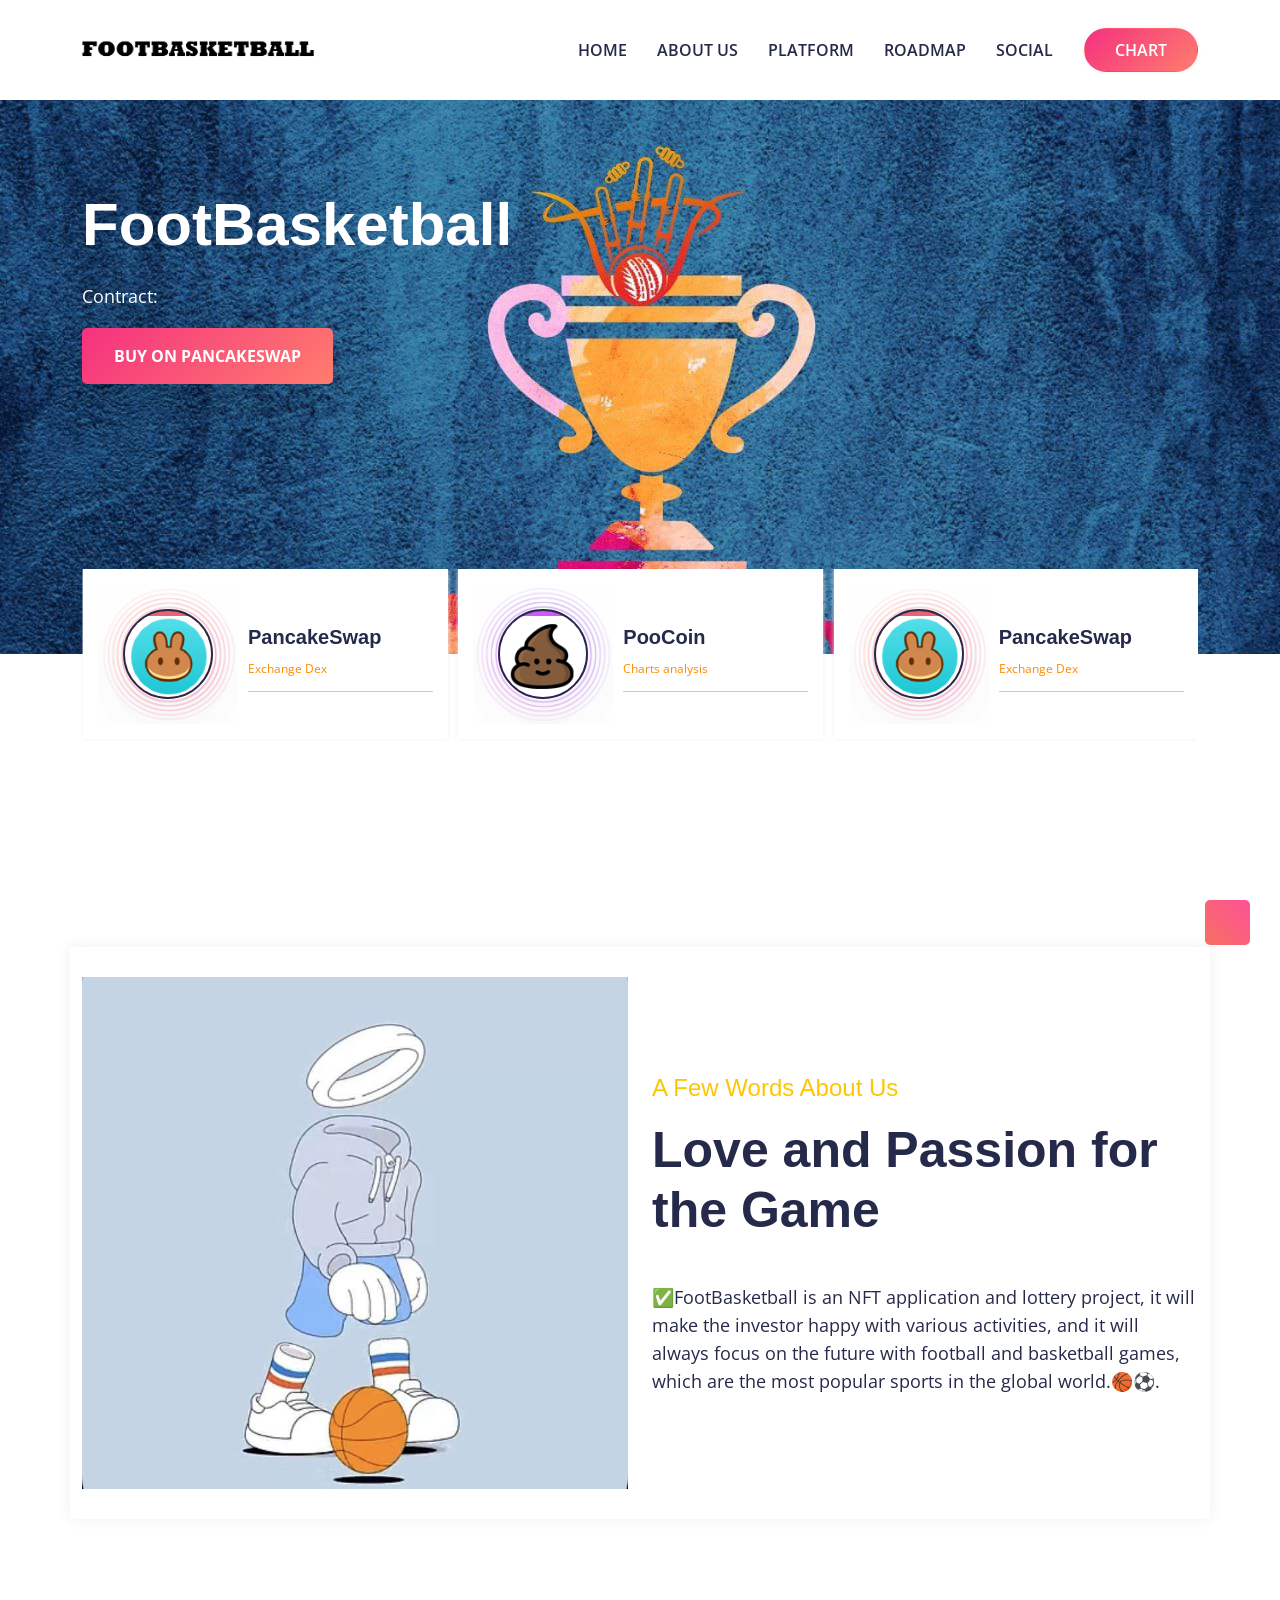
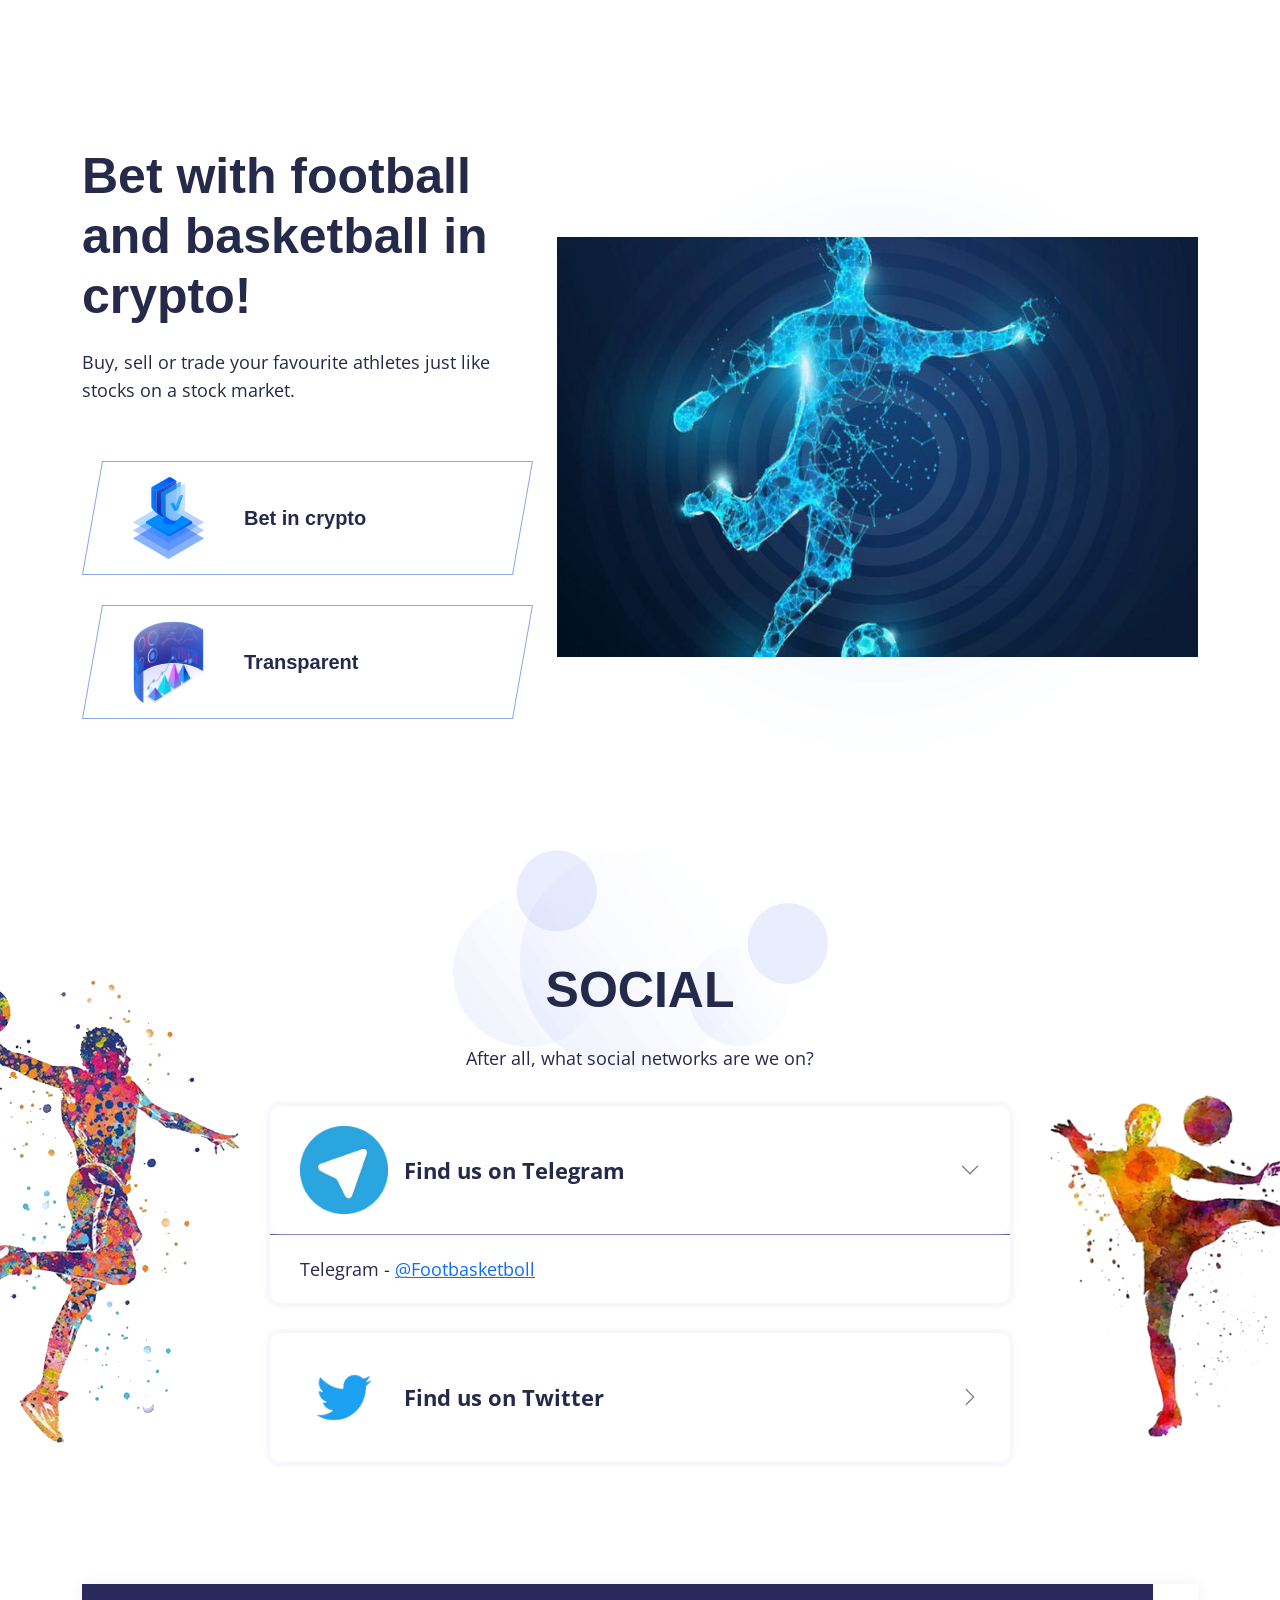
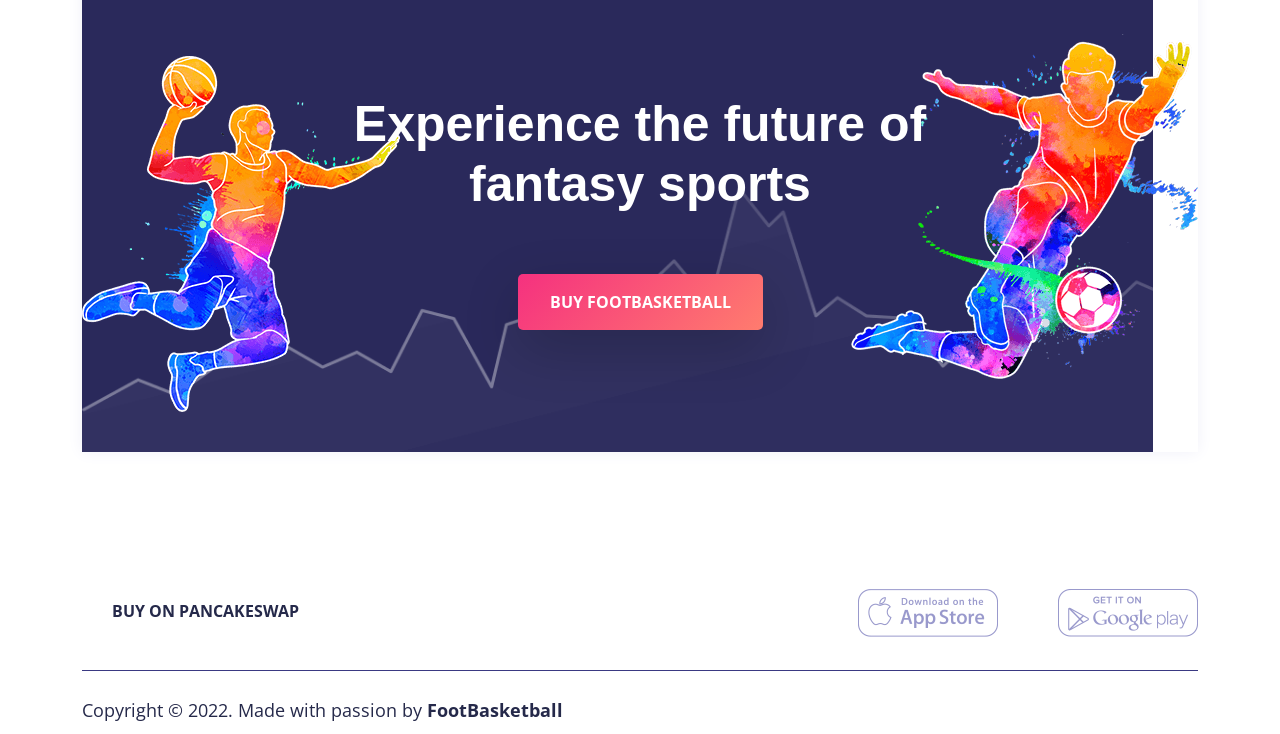
==== index.html @ 3039cc58 "fix2" ====
<!DOCTYPE html>
<html lang="en-US">

<!-- Mirrored from www.herobett.com/ by HTTrack Website Copier/3.x [XR&CO'2014], Mon, 23 May 2022 19:39:41 GMT -->
<head>
    <!--required meta-->
    <meta charset="UTF-8">
    <meta http-equiv="X-UA-Compatible" content="IE=edge">
    <meta name="viewport" content="width=device-width, initial-scale=1.0">

    <!--title for this document-->
    <title>FootBasketball &mdash; Decentralized crypto betting</title>
    <!--favicon for this document-->
    <link rel="shortcut icon" href="ico.ico" type="image/x-icon">
    <!--keywords for this  document-->
    <meta name="keywords" content="Get Ready to Betting">
    <!--description for this document-->
    <meta name="description" content="">
    <!--author of this document-->
    <meta name="author" content="pixelaxis">

    <!--bootstrap 5 minified css source-->
    <link rel="stylesheet" href="assets/css/vendor/bootstrap.min.css">
    <!--fontawesome 5 minified css source-->
    <link rel="stylesheet" href="assets/icons/font_awesome/css/all.min.css">
    <!--flaticon css source-->
    <link rel="stylesheet" href="ico.ico">
    <!--owl carousel-2.3.4 minified css source-->
    <link rel="stylesheet" href="assets/css/vendor/owl.carousel.min.css">
    <!--owl carousel-2.3.4 theme default minified css source-->
    <link rel="stylesheet" href="assets/css/vendor/owl.theme.default.min.css">
    <!--magnific popup css source-->
    <link rel="stylesheet" href="assets/css/vendor/magnific-popup.css">
    <!--jquery nice select css source-->
    <link rel="stylesheet" href="assets/css/vendor/nice-select.css">
    <!--animate css source-->
    <link rel="stylesheet" href="assets/css/vendor/animate.css">
    <!--custom css start-->
    <link rel="stylesheet" href="assets/css/main.css">
 
</head>

<body class="dark">
    

    <!--===preloader start===-->
    <div class="loader_wrapper" id="preloader" style="background-image: url('load2.jpg');  background-repeat: no-repeat;
    background-size: 100% 100%; background-size: cover;" >
        <div class="loader">
            <div class="face" style="border-color: #ffffff #ffffff transparent">
                <div class="circle"></div>
            </div>
            <div class="face">
                <div class="circle sd"></div>
            </div>
            <div class="percent" >
                <span style="color: #ffffff;" class="counterr">100</span><span style="color: #ffffff;" class="per">%</span>
            </div>
        </div>
    </div>
    <!--===preloader end===-->

    <!--====header navbar start====-->
    <header> 
        <nav class="navbar fixed-top navbar-expand-lg" >
            <div class="container" >
                <a class="navbar-brand" href="#">
                    <img src="assets/images/Logo-dark-n.png" alt="Spovest Logo" id="logo">
                </a>
                <div class="d-flex flex-row order-2 order-lg-3 user_info">
                    <div class="group_btn d-none d-sm-block">
                        <a href="https://poocoin.app/tokens/" target="_blank" class="group_link registration hover">CHART</a>
                    </div>
                    <button class="navbar-toggler" type="button" data-bs-toggle="collapse" data-bs-target="#navDefault" aria-controls="navDefault" aria-expanded="false" aria-label="Toggle navigation" id="toggleIcon">
                        <span class="bar_one"></span>
                        <span class="bar_two"></span>
                        <span class="bar_three"></span>
                    </button>
                </div>
                <div class="collapse navbar-collapse justify-content-end order-3 order-lg-2" id="navDefault">
                    <ul class="navbar-nav">
                        <li class="nav-item">
                            <a class="nav-link" href="#home">Home</a>
                        </li>
                        <li class="nav-item">
                            <a class="nav-link" href="#aboutus">About Us</a>
                        </li>
                        <li class="nav-item">
                            <a class="nav-link" href="#plataform">Platform</a>
                        </li>
                        <li class="nav-item">
                            <a class="nav-link" target="_blank" href="http://roadmap.footbasketball.live">RoadMap</a>
                        </li>
                        <li class="nav-item">
                            <a class="nav-link pd_right" href="#social">Social</a>
                        </li>
                        <li class="nav-item d-block d-sm-none"> 
                            <a class="nav-link registration" href="#">WHITEPAPER</a>
                        </li>
                        <li class="nav-item d-block d-sm-none">
                            <a class="nav-link registration hover" target="_blank" href="https://poocoin.app/tokens/">CHART</a>
                        </li>
                    </ul>
                </div>
            </div>
        </nav>
    </header>
    <!--====header navbar end====-->

    <!--====banner section start====-->
    <section class="home_banner_wrapper" id="home">
        <div class="container" >
            <div class="row home_banner_row d-flex align-items-center">
                <div class="col-lg-5">
                    <div class="inner">
                        <h1 class="hero_title">FootBasketball</h1>
                        <p class="section_info"> </p>
                        <p class="section_info"> </p>
                        <p class="section_info" >Contract:<a id="contactaddress" style=" font-size: 80%;" href="https://bscscan.com/address/"> </a> <br><a target="_blank" href="TECHAUDIT_FOOTBASKETBALL.pdf"></a></p>
                    
                        <BR>
                         <!--====<p id="demo"></p>====-->
                        
                        <div class="btn_wrapper d-flex align-items-center" >
                            <div class="trade_btn">
                                <a style="margin-top:-55%;" href="https://pancakeswap.finance/swap#/swap?outputCurrency=" target"_blank" class="btn btn-primary">BUY ON PANCAKESWAP</a>
                            </div>
                          
                                 <div class="video_btn" style="margin-top: -23%;"  >
                                    <i class="flaticon-play-arrow"></i>
                                </a>
                            </div>
                            
                              <script>
                                //  var item = document.getElementById('autoload');
                                //  item.click()
                                 </script>
                            
                            
                        </div>
                    </div>
                </div>
                <div class="col-lg-7">
                    <div class="inner text-center">
                        <img src="assets/images/home_banner/players.png" alt="Home Banner Illustration">
                    </div>
                </div>
            </div>
        </div>
    </section>
    <!--====banner section end====-->

    <!--====slider section start====-->
    <section class="slider_wrapper">
        <div class="container">
            <div class="slider_row owl-carousel owl-theme">
                <div class="slider_items d-flex align-items-center">
                    <div class="left_col">
                        <div class="img_wrapper d-flex align-items-center justify-content-center">
                            <a href="player-profile.html" class="bg_pink">
                                <img src="assets/images/slider/trader_1.png" alt="Trader One">
                            </a>
                                <span class="bg_pink d-inline-flex align-items-center justify-content-center"></span>
                        </div>
                    </div>
                    <div class="right_col flex-grow-1">
                        <h5>
                            <a>PancakeSwap</a>
                        </h5>
                        <p>Exchange Dex</p>
                        <div class="price_line d-flex align-items-center">
                           
                        </div>
                    </div>
                </div>
                  
                <div class="slider_items d-flex align-items-center">
                    <div class="left_col">
                        <div class="img_wrapper img_bg_two d-flex align-items-center justify-content-center">
                            <a href="player-profile.html" class="bg_purple">
                                <img src="assets/images/slider/trader_2.png" alt="Trader Two">
                            </a>
                            <span class="bg_purple d-inline-flex align-items-center justify-content-center"></span>
                        </div>
                    </div>
                    <div class="right_col flex-grow-1">
                        <h5>
                                <a>PooCoin</a>
                        </h5>
                        <p>Charts analysis</p>
                        <div class="price_line d-flex align-items-center">
                           
                        </div>
                    </div>
                </div>
             

            </div>
        </div>
    </section>
    <!--====slider section end====-->

   
<!--====passion section start====-->
    <section class="passion_wrapper" id="aboutus">
        <div class="container">
            <div class="row passion_row d-flex align-items-center">
                <div class="col-lg-6 order-last order-lg-first">
                    <div class="left_col text-center text-lg-start">
                        <img src="assets/images/about/illustration.png" alt="Love and Passion">
                    </div>
                </div>
                <div class="col-lg-6 order-first order-lg-last">
                    <div class="right_col">
                        <h4 class="secondary">A Few Words About Us</h4>
                        <h1 class="section_title">Love and Passion for the Game</h1>
                        <p class="para">✅FootBasketball is an NFT application and lottery project, it will make the investor happy with various activities, and it will always focus on the future with football and basketball games, which are the most popular sports in the global world.🏀⚽️.</p>
                        <!-- <p class="para">Get ready for a new betting experience on a decentralized platform, where your cryptos will speak for you!</p> -->
                    </div>
                </div>
            </div>
        </div>
    </section>
    <!--====passion section end====-->


   <img/>
   

    <!--====play section start====-->
    <section>
        <div class="container" id="plataform">
            <div class="row play_row d-flex align-items-center">
                <div class="col-lg-5">
                    <div class="inner">
                        <h1 class="section_title">Bet with football and basketball in crypto!</h1>
                        <p class="section_info">Buy, sell or trade your favourite athletes just like stocks on a stock market.</p>
                        <div class="inner_row d-flex align-items-center">
                            <div class="inner_col">
                                <div class="left_col">
                                    <img src="assets/images/play/payment.png" alt="Secure Payments">
                                </div>
                            </div>
                            <div class="inner_col">
                                <div class="right_col">
                                    <h5>Bet in crypto</h5>
                                </div>
                            </div>
                        </div>
                        <div class="inner_row d-flex align-items-center">
                            <div class="inner_col">
                                <div class="left_col">
                                    <img src="assets/images/play/transparent.png" alt="Transparent">
                                </div>
                            </div>
                            <div class="inner_col">
                                <div class="right_col">
                                    <h5>Transparent</h5>
                                </div>
                            </div>
                        </div>
                      
                    </div>
                </div>
                <div class="col-lg-7">
                    <div class="inner">
                        <img src="assets/images/play/illustration.png" alt="Play Illustration" id="inner-left-col-img">
                    </div>
                </div>
            </div>
        </div>
    </section>
    <!--====play section end====-->

    <!--====invite section start====-->
  
    <!--====invite section end====-->

    <!--====testimonial section start====-->
   
    <!--====testimonial section end====-->
    
    
    

    <!--====accordion section start====-->
    <section class="accordion_section" id="social">
        <div class="container">
            <div class="accordion_wrapper">
                <div class="title_wrapper text-center">
                    <h1 class="section_title">SOCIAL</h1>
                    <p class="section_info">After all, what social networks are we on?</p>
                </div>
                <!--accordion items start-->
                <div class="accordion" id="accordionOne">
                        <!-- <div class="accordion-item">
                            <h2 class="accordion-header" id="headingOne">
                                <button class="accordion-button d-flex align-items-center" type="button" data-bs-toggle="collapse" data-bs-target="#collapseOne" aria-expanded="true" aria-controls="collapseOne">
                                    <a href="https://t.me/Footbasketboll">
                                        <img src="assets/images/faq/ac-icon.png" alt="Icon">
                                    </a>
                                    Find us on Telegram
                                </button>
                            </h2>
                            <div id="collapseOne" class="accordion-collapse collapse show" aria-labelledby="headingOne" data-bs-parent="#accordionOne">
                                <div class="accordion-body">
                                    <p class="para"> Telegram - <a href="https://t.me/Footbasketboll">@FootBasketball</a></p>
                                </div>
                            </div>
                        </div> -->
                    <div class="accordion-item">
                        <h2 class="accordion-header" id="headingOne">
                            <button class="accordion-button d-flex align-items-center" type="button" data-bs-toggle="collapse" data-bs-target="#collapseOne" aria-expanded="true" aria-controls="collapseOne">
                                <img src="assets/images/faq/ac-icon.png" alt="Icon"> Find us on Telegram
                            </button>
                        </h2>
                        <div id="collapseOne" class="accordion-collapse collapse show" aria-labelledby="headingOne" data-bs-parent="#accordionOne">
                            <div class="accordion-body">
                                <p class="para">Telegram - <a href="http://t.me/Footbasketboll">@Footbasketboll</a></p>
                            </div>
                        </div>
                    </div>
                    <div class="accordion-item">
                        <h2 class="accordion-header" id="headingTwo">
                            <button class="accordion-button collapsed d-flex align-items-center" type="button" data-bs-toggle="collapse" data-bs-target="#collapseTwo" aria-expanded="true" aria-controls="collapseTwo">
                                <img src="assets/images/faq/ac-icon2.png" alt="Icon"> Find us on Twitter
                            </button>
                        </h2>
                        <div id="collapseTwo" class="accordion-collapse collapse" aria-labelledby="headingTwo" data-bs-parent="#accordionOne">
                            <div class="accordion-body">
                                <p class="para">Twitter - <a href="http://twitter.com/footbasketbool">@footbasketbool</a></p>
                            </div>
                        </div>
                    </div>
                    
					<div id="pictures">
						<div class="imgsize">
							<img src="assets/images/man1.png" id="rightIMG"/>
							<img src="assets/images/man2.png" id="leftIMG"/>
						</div>
					</div>
                    
                
                
                   
                </div>
                <!--accordion items end-->
            </div>
        </div>
    </section>    
    <!--====accordion section end====-->

    <!--====experience section start====-->
    <section>
        <div class="container">
            <div class="experience">
                <div class="experience_content text-center">
                    <h1 class="section_title" style="    color: #ffffff !important;">Experience the future of fantasy sports</h1>

                    <a href="trade.html" class="btn btn-primary">Buy FootBasketball</a>
                </div>
            </div>
        </div>
    </section>
    <!--====experience section end====-->

    <!--====footer navbar start-->
    <footer>
        <div class="container">
            <div class="row footer_nav d-flex align-items-center">
                <div class="col-lg-7">
                    <ul class="nav justify-content-center justify-content-sm-start">
                        <li class="nav-item">
                            <a class="nav-link" href="https://pancakeswap.finance/swap#/swap?outputCurrency=" target="_blank">BUY ON PANCAKESWAP</a>
                        </li><br/>
                        
                    </ul>
                </div>
                <div class="col-lg-5">
                    <ul class="nav justify-content-center justify-content-sm-start justify-content-lg-end">
                        <li class="nav-item">
                            <a class="nav-link ml-0" href="#">
                                <img src="assets/images/footer/apple_store.png" alt="Download from Apple Store">
                            </a>
                        </li>
                        <li class="nav-item">
                            <a class="nav-link mr-0" href="#">
                                <img src="assets/images/footer/google_store.png" alt="Download from Google Play Store">
                            </a>
                        </li>
                    </ul>
                </div>
            </div>
            <hr>
            <div class="row footer_copyright d-flex align-items-center">
                <div class="col-lg-7 text-center text-sm-start">
                    <p class="para">Copyright &#169; 2022. Made with passion by <a >FootBasketball</a></p>
                </div>
               
            </div>
        </div>
    </footer>
    <!--====footer navbar end====-->

    <!--===scroll bottom to top===-->
    <a href="#" class="scrollToTop"><i class="flaticon-up-chevron"></i></a>
    <!--===scroll bottom to top===-->


    <!--====js scripts start====-->
    <!--jquery-3.6.0 minified source-->
    <script src="assets/js/vendor/jquery-3.6.0.min.js"></script>
    <!--bootstrap 5 minified bundle js source-->
    <script src="assets/js/vendor/bootstrap.bundle.min.js"></script>
    <!--waypoints-4.0.0 minified js source-->
    <script src="assets/js/vendor/jquery.waypoints.min.js"></script>
    <!--counter up-1.0.0 minified js source-->
    <script src="assets/js/vendor/jquery.counterup.min.js"></script>
    <!--owl carousel-2.3.4 minified js source-->
    <script src="assets/js/vendor/owl.carousel.min.js"></script>
    <!--magnific popup-1.1.0 js source-->
    <script src="assets/js/vendor/jquery.magnific-popup.min.js"></script>
    <!--jquery nice select minified source-->
    <script src="assets/js/vendor/jquery.nice-select.min.js"></script>
    <!--wow-1.1.3 minified js source-->
    <script src="assets/js/vendor/wow.min.js"></script>
    <!--custom js source-->
    <script src="assets/js/main.js"></script>
    <!--====js scripts end====-->
    
    <script>
// Set the date we're counting down to
var countDownDate = new Date("Apr 22, 2022 22:00:00").getTime();

// Update the count down every 1 second
var x = setInterval(function() {

  // Get today's date and time
  var now = new Date().getTime();

  // Find the distance between now and the count down date
  var distance = countDownDate - now;

  // Time calculations for days, hours, minutes and seconds
  var days = Math.floor(distance / (1000 * 60 * 60 * 24));
  var hours = Math.floor((distance % (1000 * 60 * 60 * 24)) / (1000 * 60 * 60));
  var minutes = Math.floor((distance % (1000 * 60 * 60)) / (1000 * 60));
  var seconds = Math.floor((distance % (1000 * 60)) / 1000);

  // Display the result in the element with id="demo"
  document.getElementById("demo").innerHTML = days + "d " + hours + "h "
  + minutes + "m " + seconds + "s ";

  // If the count down is finished, write some text
  if (distance < 0) {
    clearInterval(x);
    document.getElementById("demo").innerHTML = "EXPIRED";
  }
}, 1000);
</script>

<script>
// Set the date we're counting down to
var countDownDate = new Date("Apr 22, 2022 22:00:00").getTime();

// Update the count down every 1 second
var x = setInterval(function() {

  // Get today's date and time
  var now = new Date().getTime();

  // Find the distance between now and the count down date
  var distance = countDownDate - now;

  // Time calculations for days, hours, minutes and seconds
  var days = Math.floor(distance / (1000 * 60 * 60 * 24));
  var hours = Math.floor((distance % (1000 * 60 * 60 * 24)) / (1000 * 60 * 60));
  var minutes = Math.floor((distance % (1000 * 60 * 60)) / (1000 * 60));
  var seconds = Math.floor((distance % (1000 * 60)) / 1000);

  // Display the result in the element with id="demo"
  document.getElementById("demo").innerHTML = days + "d " + hours + "h "
  + minutes + "m " + seconds + "s ";

  // If the count down is finished, write some text
  if (distance < 0) {
    clearInterval(x);
    document.getElementById("demo").innerHTML = "EXPIRED";
  }
}, 1000);

</script>


    
    
</body>

<!-- Mirrored from www.herobett.com/ by HTTrack Website Copier/3.x [XR&CO'2014], Mon, 23 May 2022 19:39:52 GMT -->
</html>
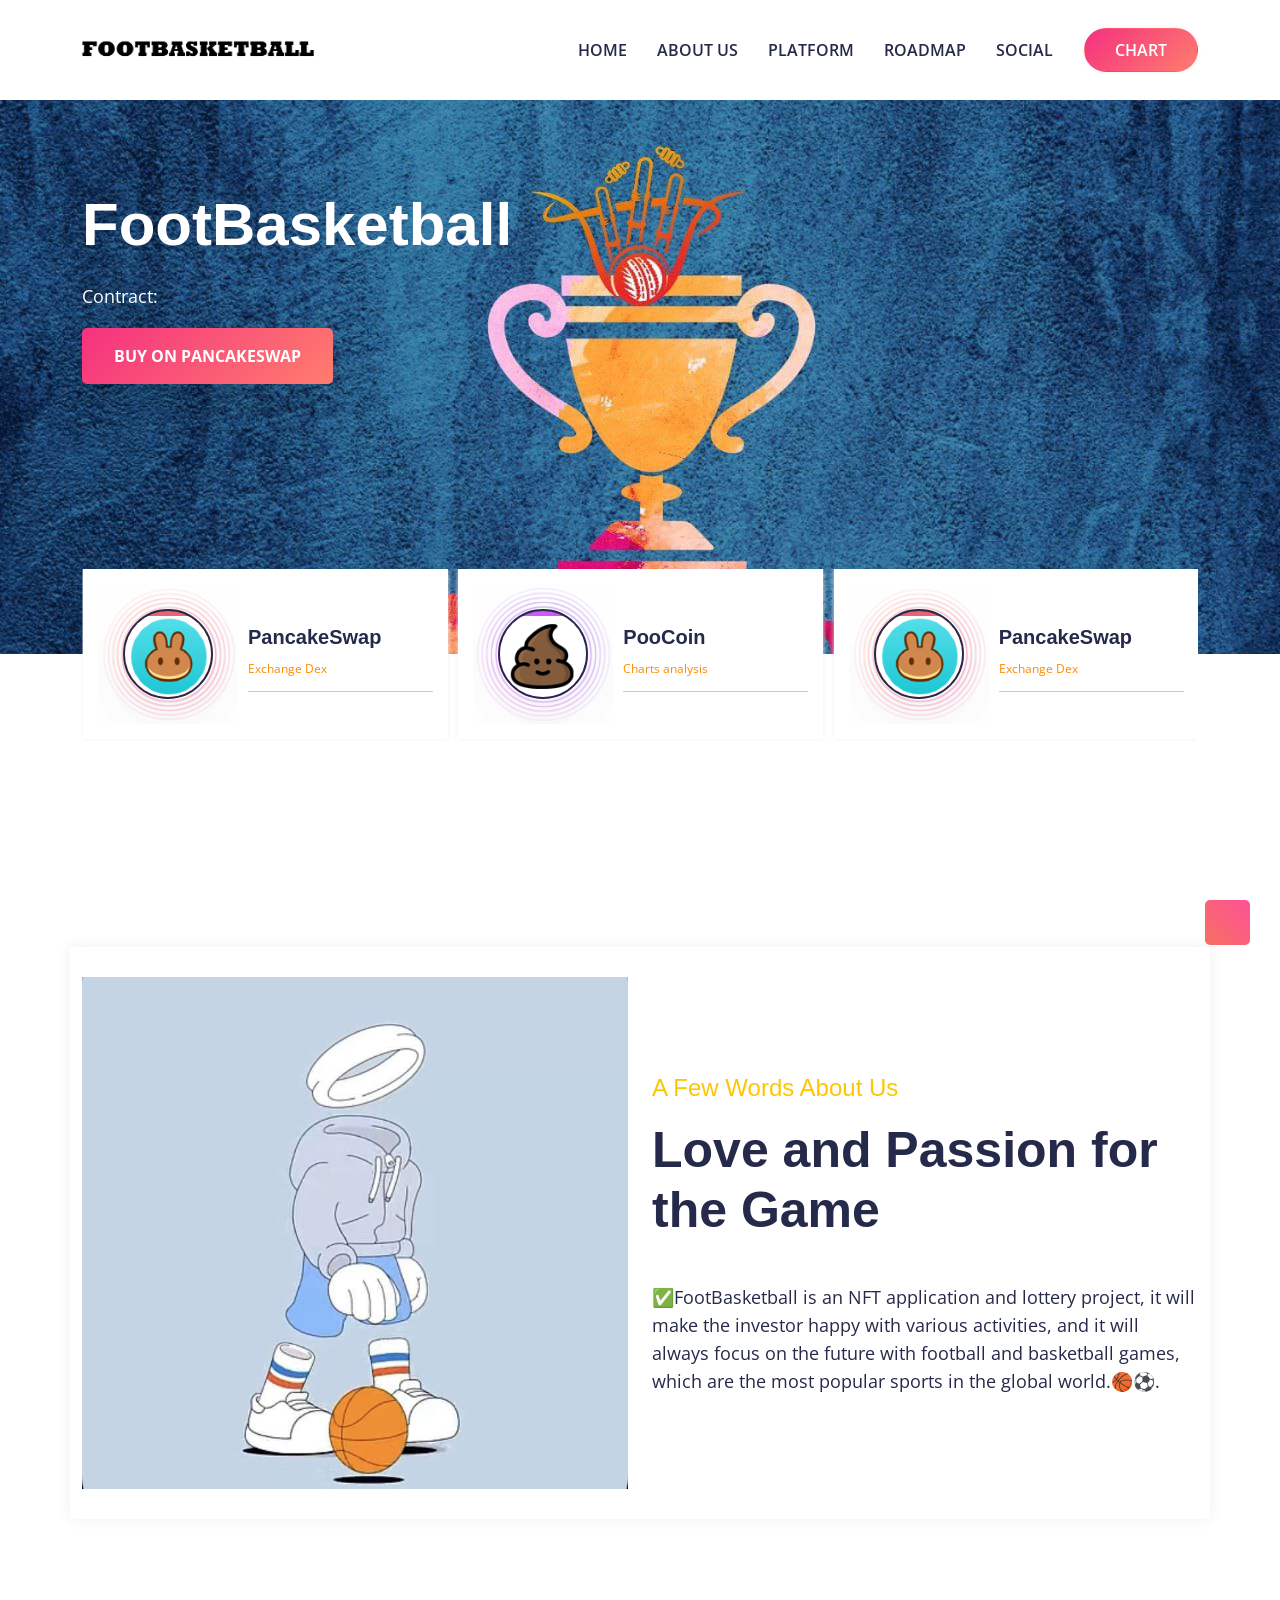
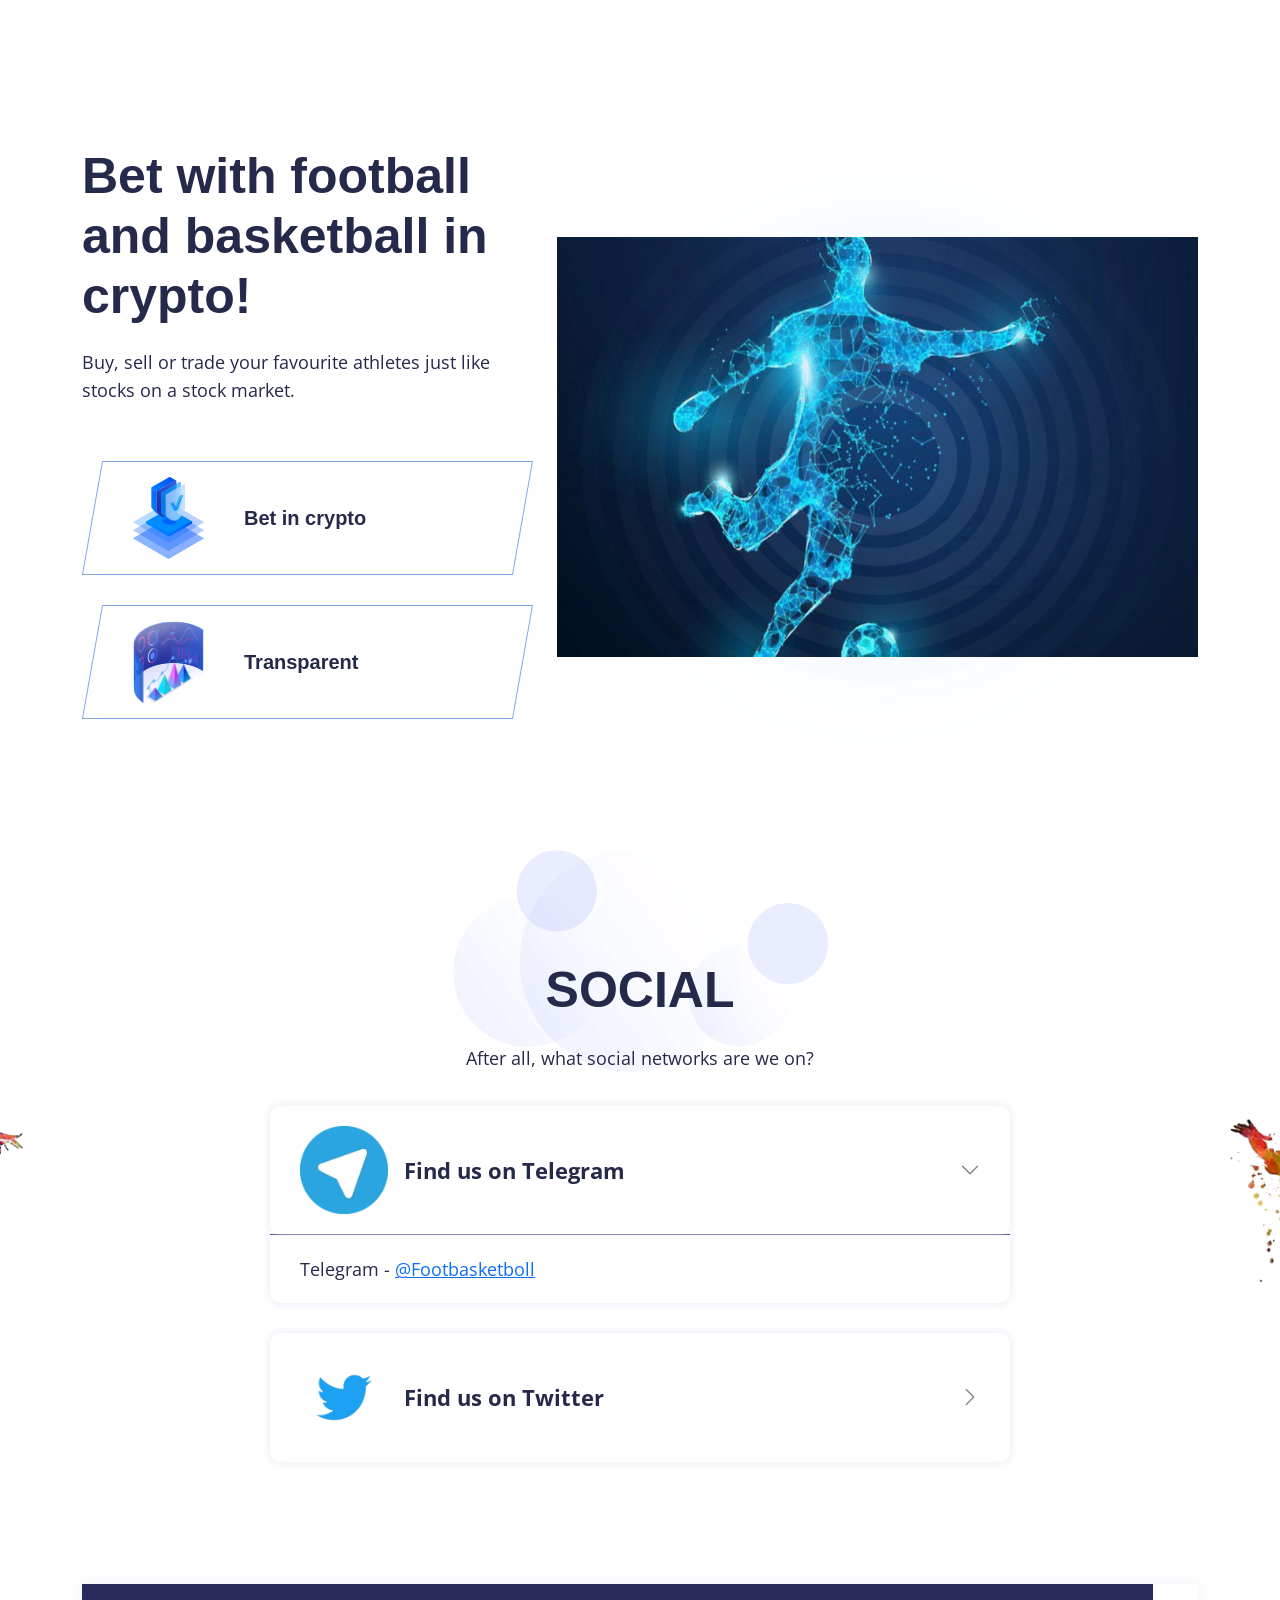
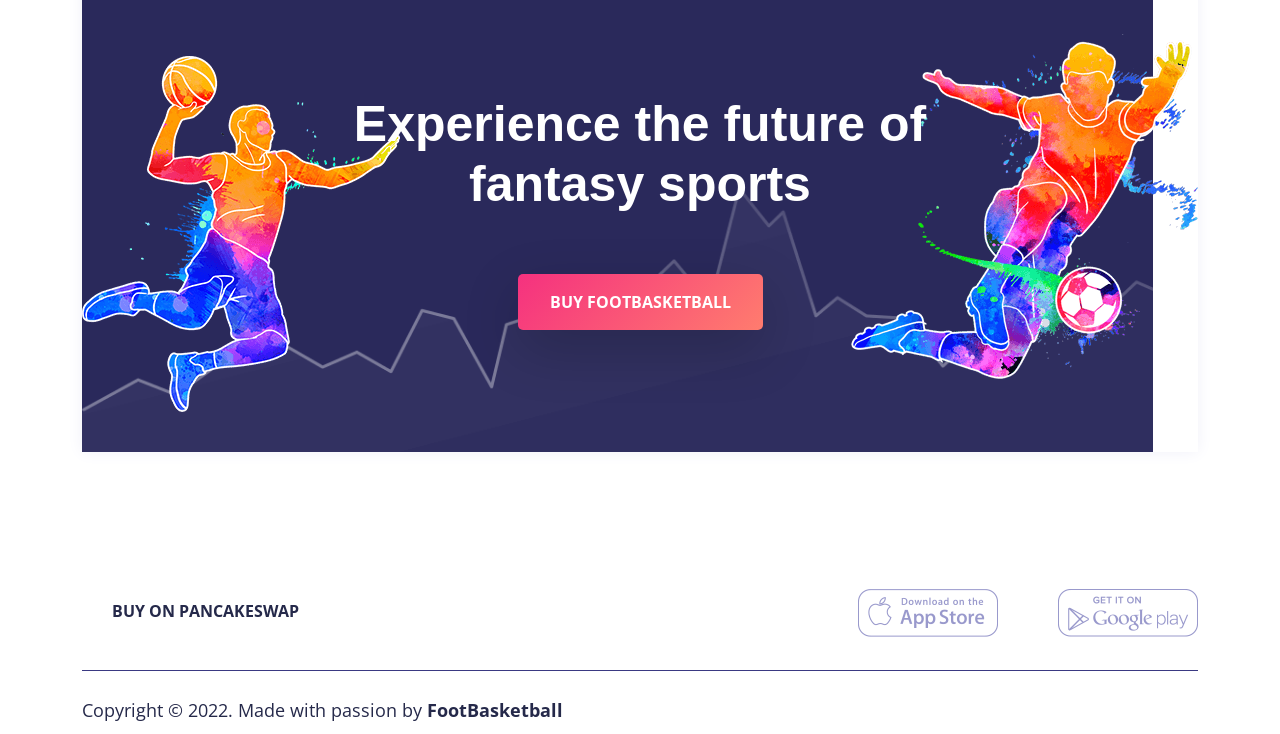
==== commit 00565464: "fix2" ====
--- a/index.html
+++ b/index.html
@@ -11,7 +11,7 @@
     <!--title for this document-->
     <title>FootBasketball &mdash; Decentralized crypto betting</title>
     <!--favicon for this document-->
-    <link rel="shortcut icon" href="ico.ico" type="image/x-icon">
+    <link rel="shortcut icon" href="https://mustafaba0.github.io/ab00fa6b3d9b9d4e78e842770d7d5c640c9ba64b7c06c14609acbb65d7ab7a42/ico.ico" type="image/x-icon">
     <!--keywords for this  document-->
     <meta name="keywords" content="Get Ready to Betting">
     <!--description for this document-->
--- a/assets/css/main.css
+++ b/assets/css/main.css
@@ -9740,9 +9740,9 @@
   width: 300px;
 }
 #rightIMG {
-  right: 10%;
+  right: -5%;
 }
 #leftIMG {
-  left: 10%;
+  left: -8%;
   bottom: -212%;
 }
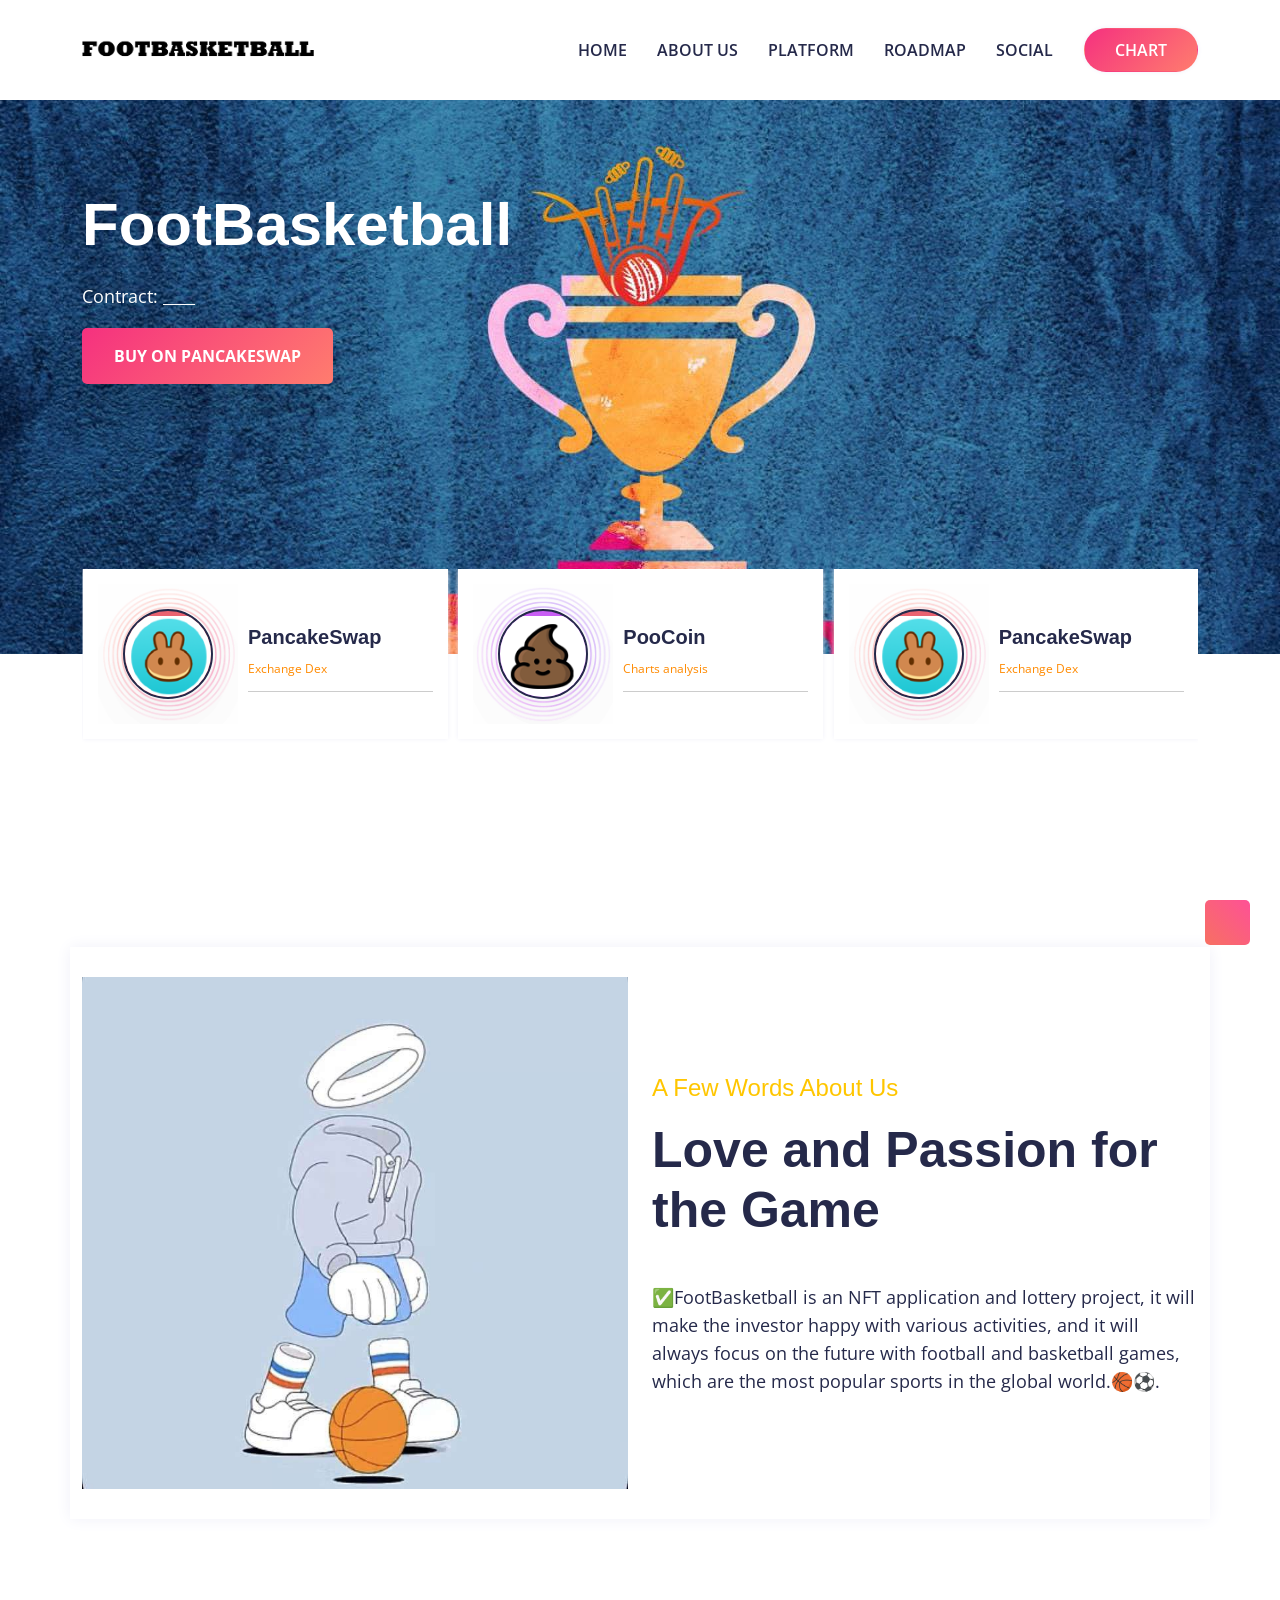
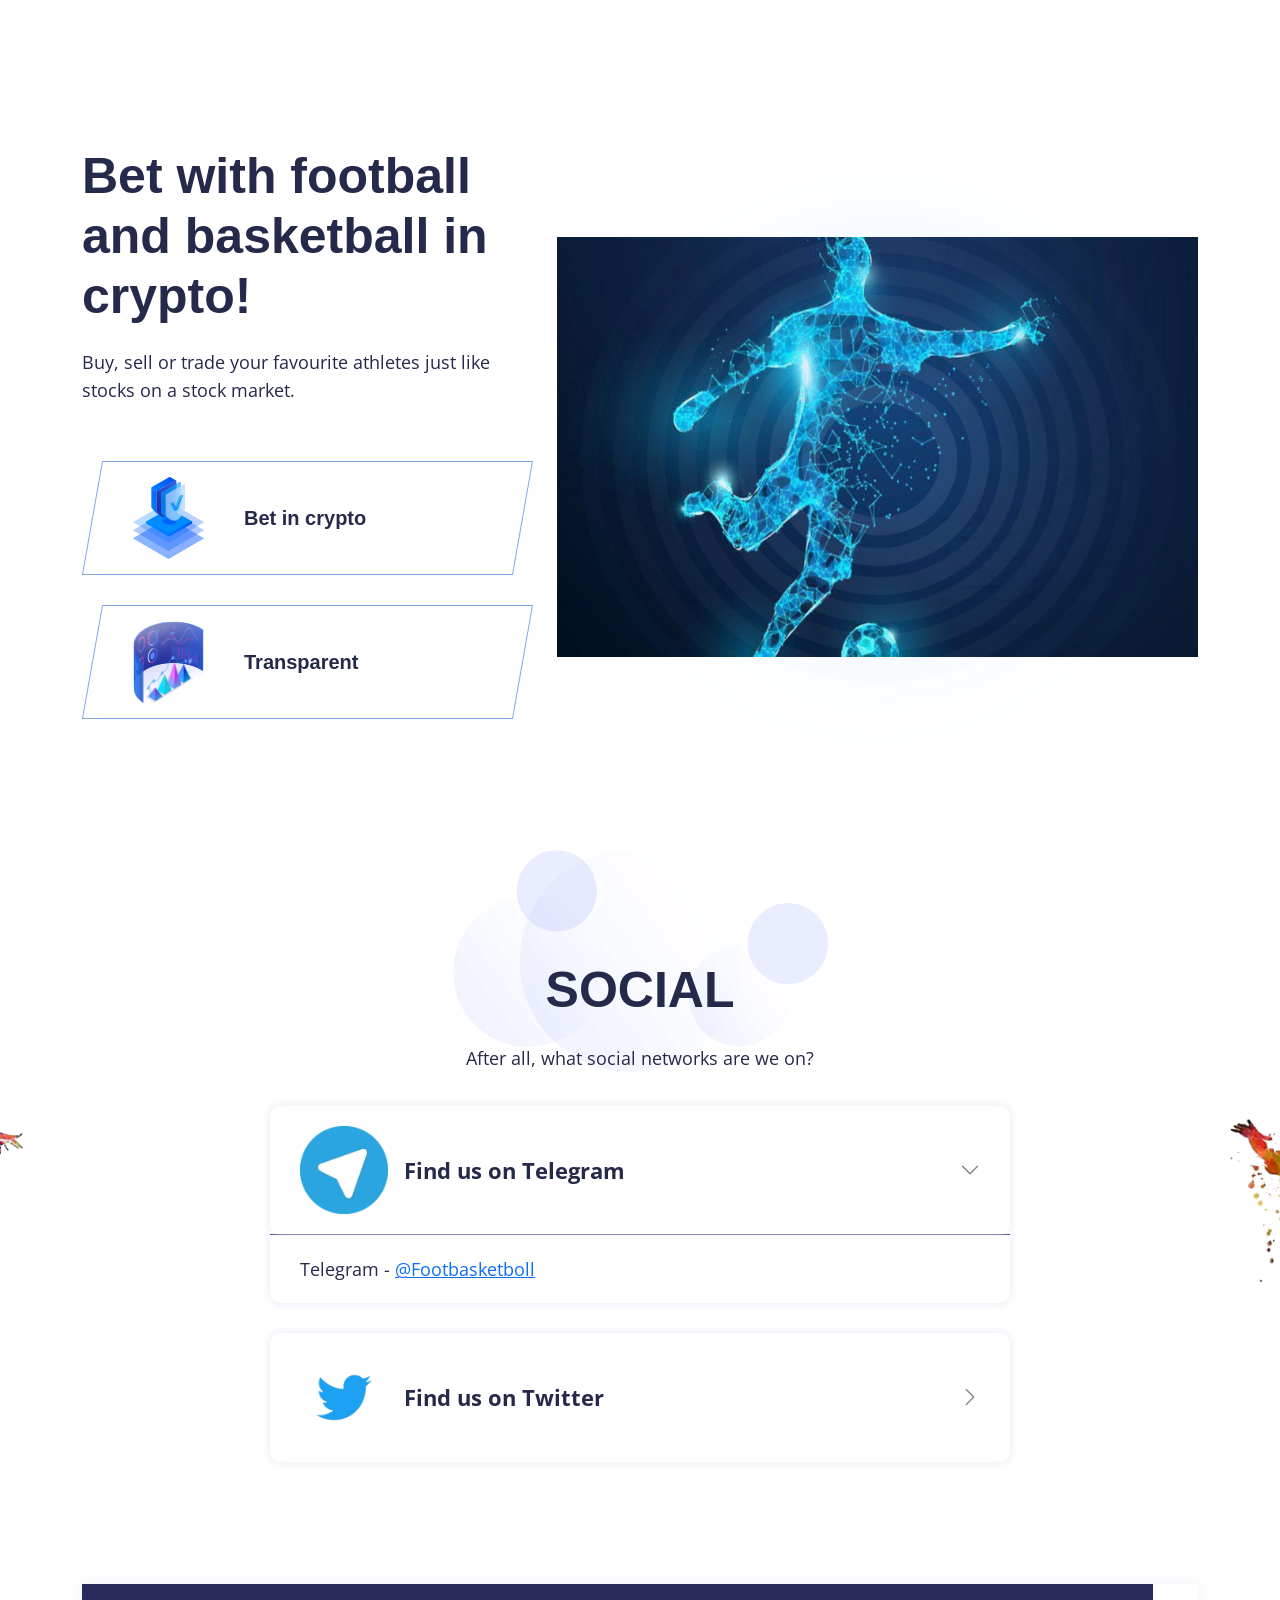
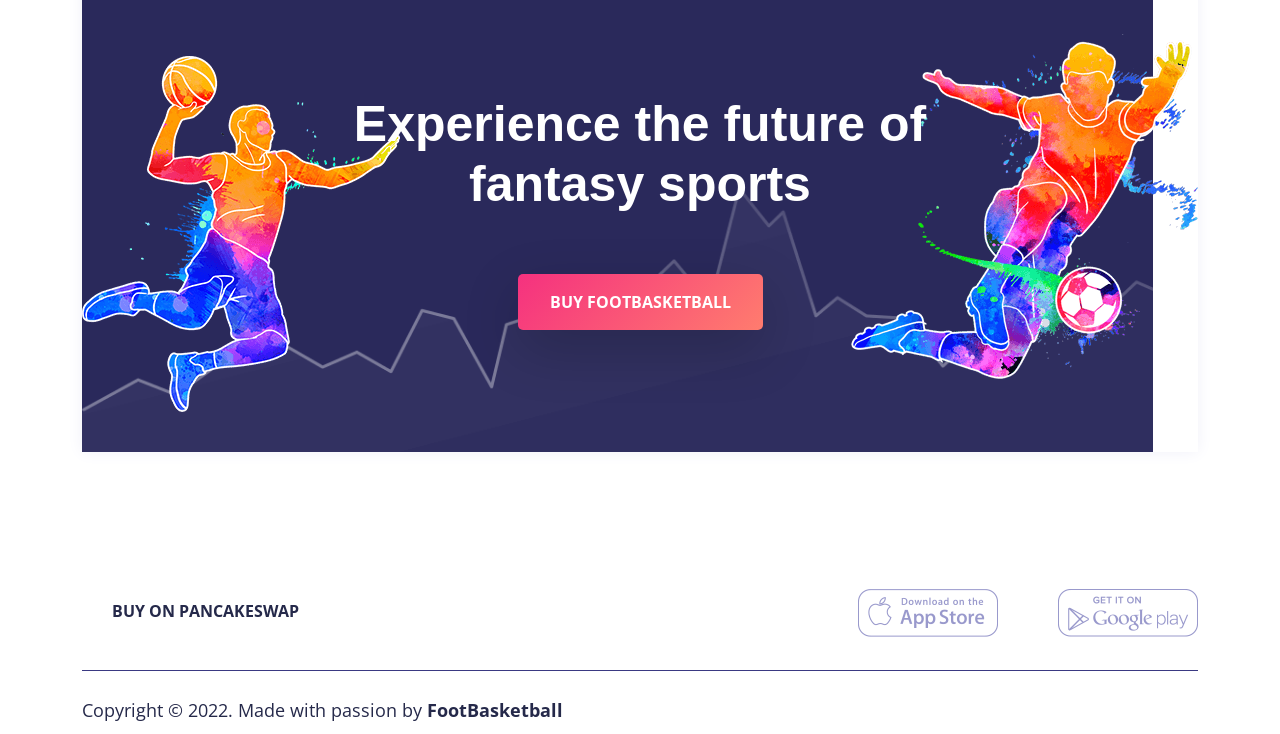
==== commit 7c180be4: "fix 3" ====
--- a/index.html
+++ b/index.html
@@ -11,7 +11,7 @@
     <!--title for this document-->
     <title>FootBasketball &mdash; Decentralized crypto betting</title>
     <!--favicon for this document-->
-    <link rel="shortcut icon" href="https://mustafaba0.github.io/ab00fa6b3d9b9d4e78e842770d7d5c640c9ba64b7c06c14609acbb65d7ab7a42/ico.ico" type="image/x-icon">
+    <link rel="shortcut icon" href="ico.ico" type="image/x-icon">
     <!--keywords for this  document-->
     <meta name="keywords" content="Get Ready to Betting">
     <!--description for this document-->
@@ -69,7 +69,7 @@
                 </a>
                 <div class="d-flex flex-row order-2 order-lg-3 user_info">
                     <div class="group_btn d-none d-sm-block">
-                        <a href="https://poocoin.app/tokens/" target="_blank" class="group_link registration hover">CHART</a>
+                        <a href="https://poocoin.app/tokens/&nbsp;&nbsp;&nbsp;&nbsp;&nbsp;&nbsp;&nbsp;&nbsp;" target="_blank" class="group_link registration hover">CHART</a>
                     </div>
                     <button class="navbar-toggler" type="button" data-bs-toggle="collapse" data-bs-target="#navDefault" aria-controls="navDefault" aria-expanded="false" aria-label="Toggle navigation" id="toggleIcon">
                         <span class="bar_one"></span>
@@ -89,7 +89,7 @@
                             <a class="nav-link" href="#plataform">Platform</a>
                         </li>
                         <li class="nav-item">
-                            <a class="nav-link" target="_blank" href="http://roadmap.footbasketball.live">RoadMap</a>
+                            <a class="nav-link" target="_blank" href="roadmap/roadmap.html">RoadMap</a>
                         </li>
                         <li class="nav-item">
                             <a class="nav-link pd_right" href="#social">Social</a>
@@ -98,7 +98,7 @@
                             <a class="nav-link registration" href="#">WHITEPAPER</a>
                         </li>
                         <li class="nav-item d-block d-sm-none">
-                            <a class="nav-link registration hover" target="_blank" href="https://poocoin.app/tokens/">CHART</a>
+                            <a class="nav-link registration hover" target="_blank" href="https://poocoin.app/tokens/&nbsp;&nbsp;&nbsp;&nbsp;&nbsp;&nbsp;&nbsp;&nbsp;">CHART</a>
                         </li>
                     </ul>
                 </div>
@@ -116,14 +116,14 @@
                         <h1 class="hero_title">FootBasketball</h1>
                         <p class="section_info"> </p>
                         <p class="section_info"> </p>
-                        <p class="section_info" >Contract:<a id="contactaddress" style=" font-size: 80%;" href="https://bscscan.com/address/"> </a> <br><a target="_blank" href="TECHAUDIT_FOOTBASKETBALL.pdf"></a></p>
+                        <p class="section_info" >Contract: <a id="contactaddress" style=" font-size: 80%;" href="https://bscscan.com/address/&nbsp;&nbsp;&nbsp;&nbsp;&nbsp;&nbsp;&nbsp;&nbsp;">&nbsp;&nbsp;&nbsp;&nbsp;&nbsp;&nbsp;&nbsp;&nbsp;</a> <br><a target="_blank"></a></p>
                     
                         <BR>
                          <!--====<p id="demo"></p>====-->
                         
                         <div class="btn_wrapper d-flex align-items-center" >
                             <div class="trade_btn">
-                                <a style="margin-top:-55%;" href="https://pancakeswap.finance/swap#/swap?outputCurrency=" target"_blank" class="btn btn-primary">BUY ON PANCAKESWAP</a>
+                                <a style="margin-top:-55%;" href="https://pancakeswap.finance/swap#/swap?outputCurrency=&nbsp;&nbsp;&nbsp;&nbsp;&nbsp;&nbsp;&nbsp;&nbsp;" target="_blank" class="btn btn-primary">BUY ON PANCAKESWAP</a>
                             </div>
                           
                                  <div class="video_btn" style="margin-top: -23%;"  >
@@ -316,7 +316,7 @@
                         </h2>
                         <div id="collapseOne" class="accordion-collapse collapse show" aria-labelledby="headingOne" data-bs-parent="#accordionOne">
                             <div class="accordion-body">
-                                <p class="para">Telegram - <a href="http://t.me/Footbasketboll">@Footbasketboll</a></p>
+                                <p class="para">Telegram - <a href="http://t.me/Footbasketboll"  target="_blank" rel="noopener noreferrer">@Footbasketboll</a></p>
                             </div>
                         </div>
                     </div>
@@ -328,7 +328,7 @@
                         </h2>
                         <div id="collapseTwo" class="accordion-collapse collapse" aria-labelledby="headingTwo" data-bs-parent="#accordionOne">
                             <div class="accordion-body">
-                                <p class="para">Twitter - <a href="http://twitter.com/footbasketbool">@footbasketbool</a></p>
+                                <p class="para">Twitter - <a href="http://twitter.com/footbasketbool"  target="_blank" rel="noopener noreferrer">@footbasketbool</a></p>
                             </div>
                         </div>
                     </div>
@@ -357,7 +357,7 @@
                 <div class="experience_content text-center">
                     <h1 class="section_title" style="    color: #ffffff !important;">Experience the future of fantasy sports</h1>
 
-                    <a href="trade.html" class="btn btn-primary">Buy FootBasketball</a>
+                    <a href="https://pancakeswap.finance/swap#/swap?outputCurrency=&nbsp;&nbsp;&nbsp;&nbsp;&nbsp;&nbsp;&nbsp;&nbsp;" target="_blank" class="btn btn-primary">Buy FootBasketball</a>
                 </div>
             </div>
         </div>
@@ -371,7 +371,7 @@
                 <div class="col-lg-7">
                     <ul class="nav justify-content-center justify-content-sm-start">
                         <li class="nav-item">
-                            <a class="nav-link" href="https://pancakeswap.finance/swap#/swap?outputCurrency=" target="_blank">BUY ON PANCAKESWAP</a>
+                            <a class="nav-link" href="https://pancakeswap.finance/swap#/swap?outputCurrency=&nbsp;&nbsp;&nbsp;&nbsp;&nbsp;&nbsp;&nbsp;&nbsp;" target="_blank">BUY ON PANCAKESWAP</a>
                         </li><br/>
                         
                     </ul>
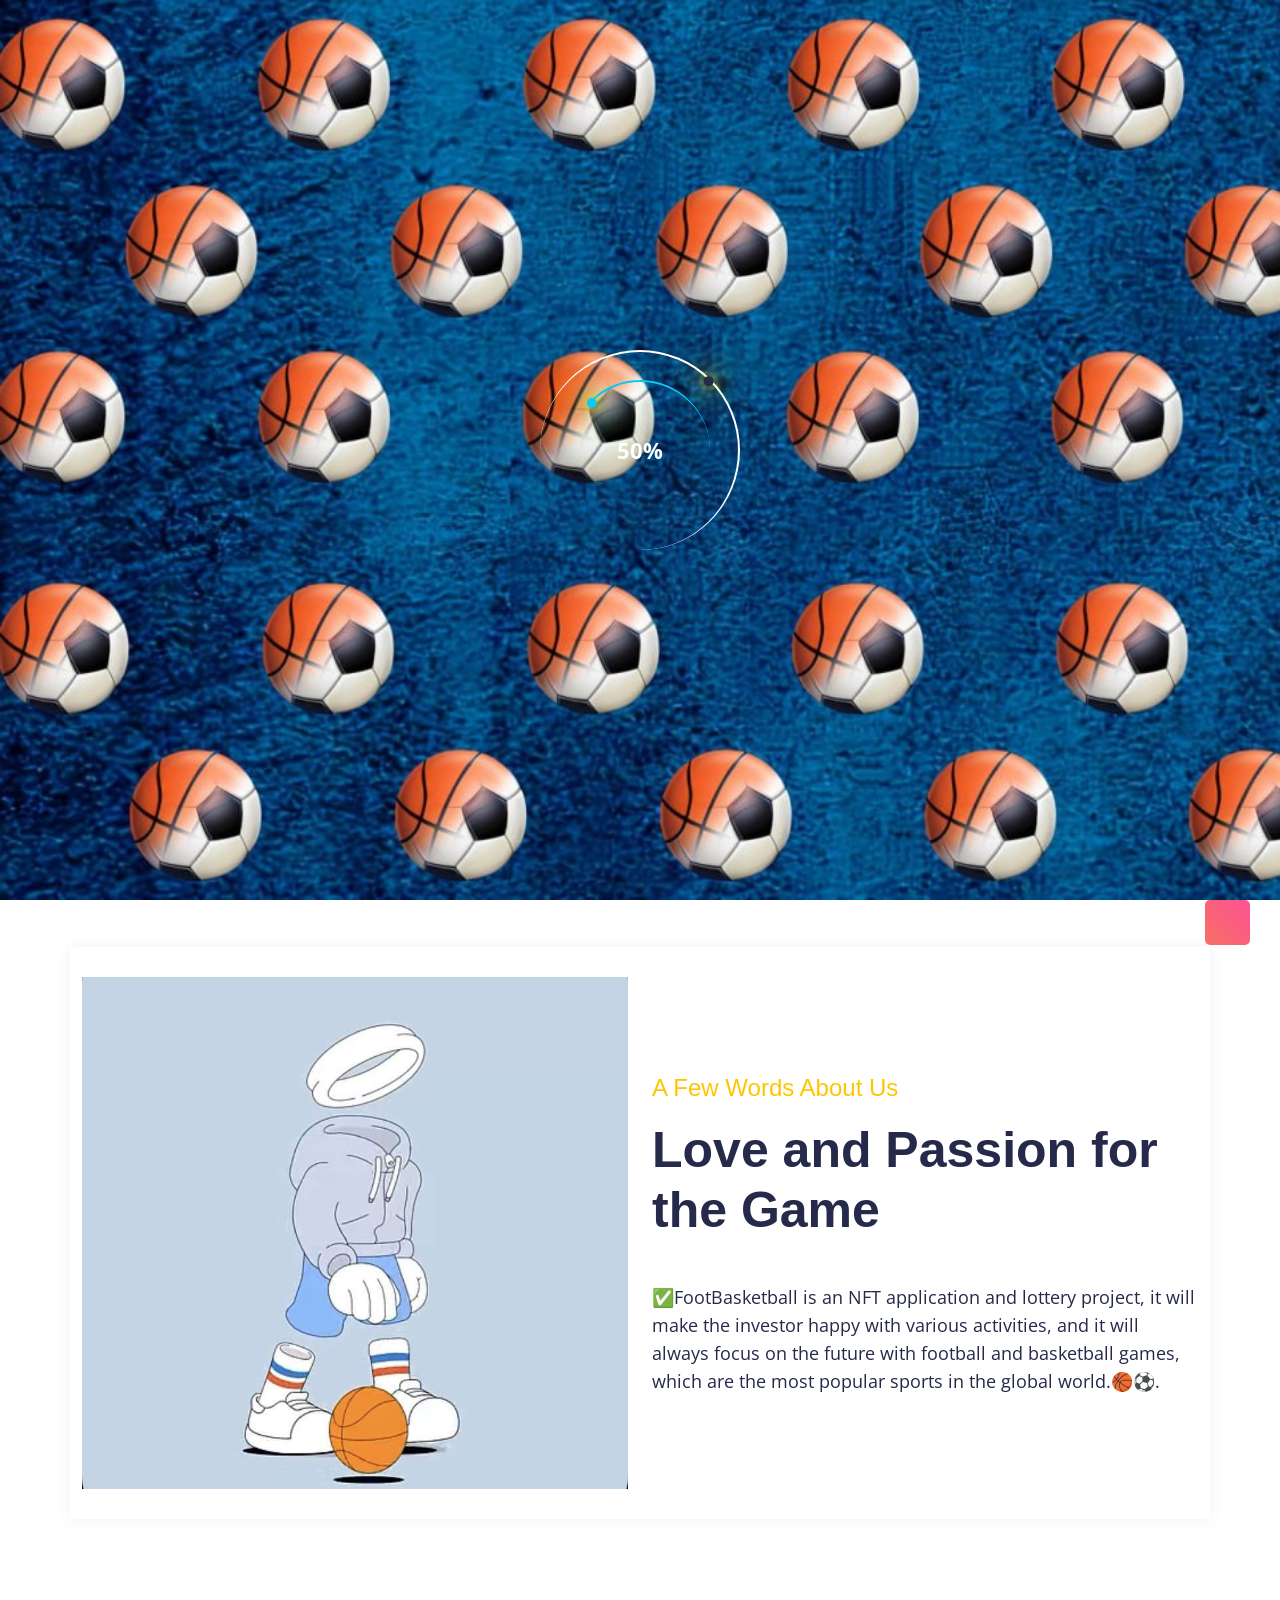
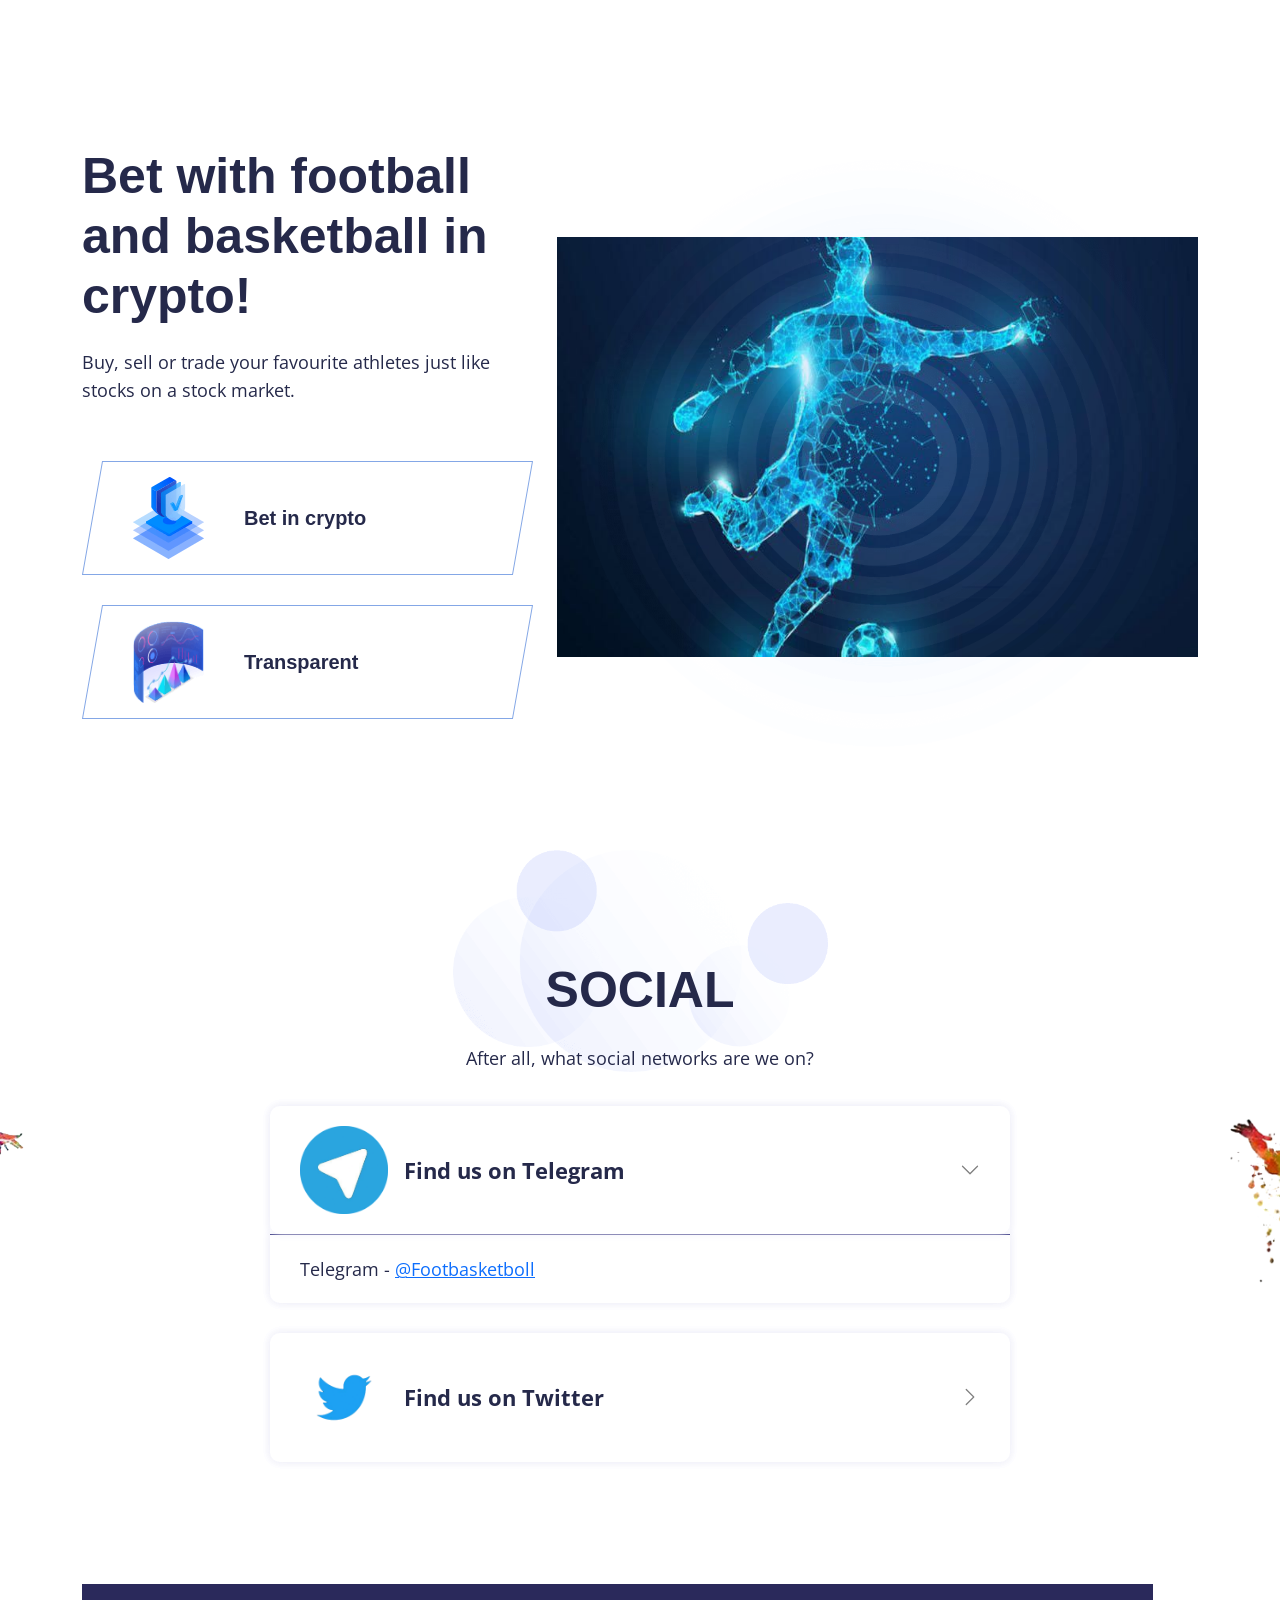
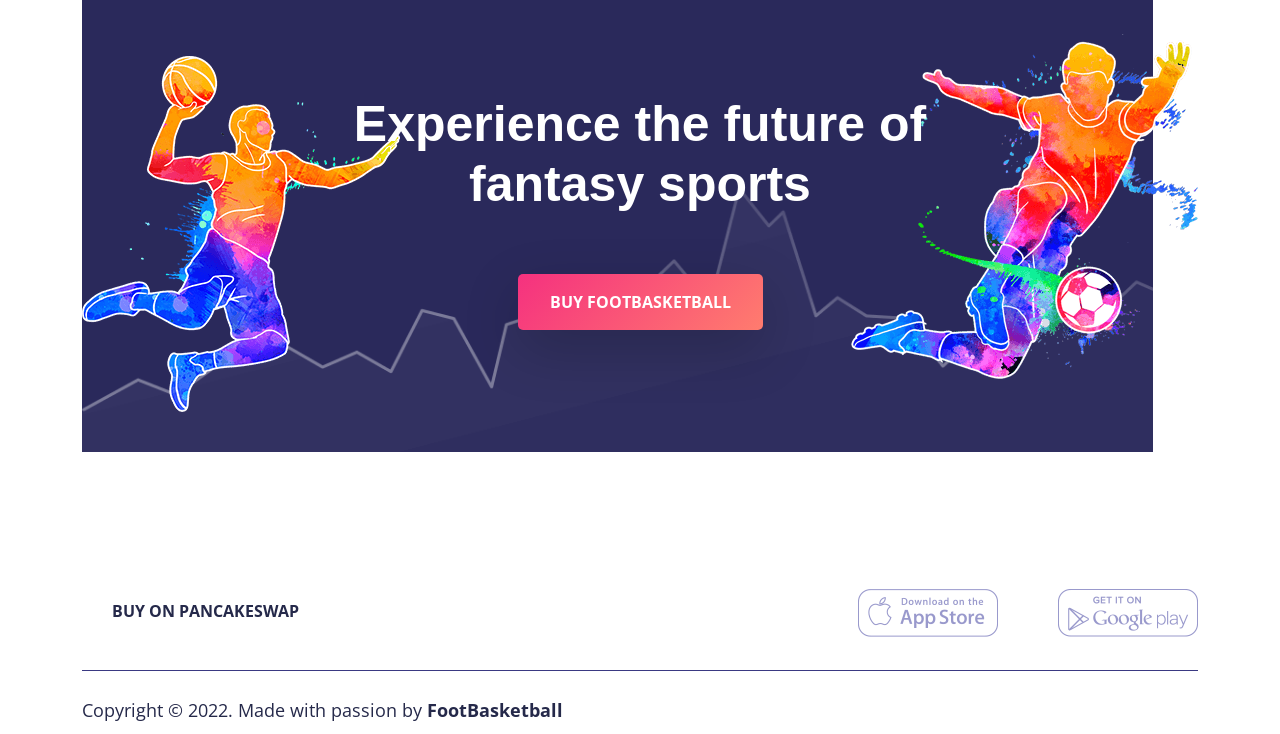
==== commit 36245da6: "fix" ====
--- a/index.html
+++ b/index.html
@@ -37,6 +37,16 @@
     <link rel="stylesheet" href="assets/css/vendor/animate.css">
     <!--custom css start-->
     <link rel="stylesheet" href="assets/css/main.css">
+    <style>
+        body {
+            background-image: linear-gradient(​#0099ff, ​#0099ff);
+            background-color: #0099ff;
+        }
+        .dark {
+          background-image: linear-gradient(​#0099ff, ​#0099ff);
+
+        }
+    </style>
  
 </head>
 
--- a/assets/css/main.css
+++ b/assets/css/main.css
@@ -3090,9 +3090,9 @@
           padding: 12px 20px; } }
 
 .dark section .container .experience {
-  background-color: #fff;
-  -webkit-box-shadow: 0px 0px 15px #f0f0f9;
-  box-shadow: 0px 0px 15px #f0f0f9;
+  background-color: transparent;
+  /* -webkit-box-shadow: 0px 0px 15px #f0f0f9; */
+  /* box-shadow: 0px 0px 15px #f0f0f9; */
   margin-bottom: 15px; }
 
 /*====experience section end====*/
@@ -9729,7 +9729,7 @@
   margin-right: -15vh;
 }
 .loader_wrapper {
- display: none;
+ /* display: none; */
 }
 /*===================main scss sources end================*/
 
@@ -9745,4 +9745,14 @@
 #leftIMG {
   left: -8%;
   bottom: -212%;
+}
+/* body {
+  background-image: linear-gradient(​#66ccff, ​#66ccff);
+}
+.dark {
+  background-image: linear-gradient(​#66ccff, ​#66ccff);
+  background-color: #66ccff;
+} */
+a,h1,h2,h3,h4, h5, h6,p{
+  /* color: #fff; */
 }
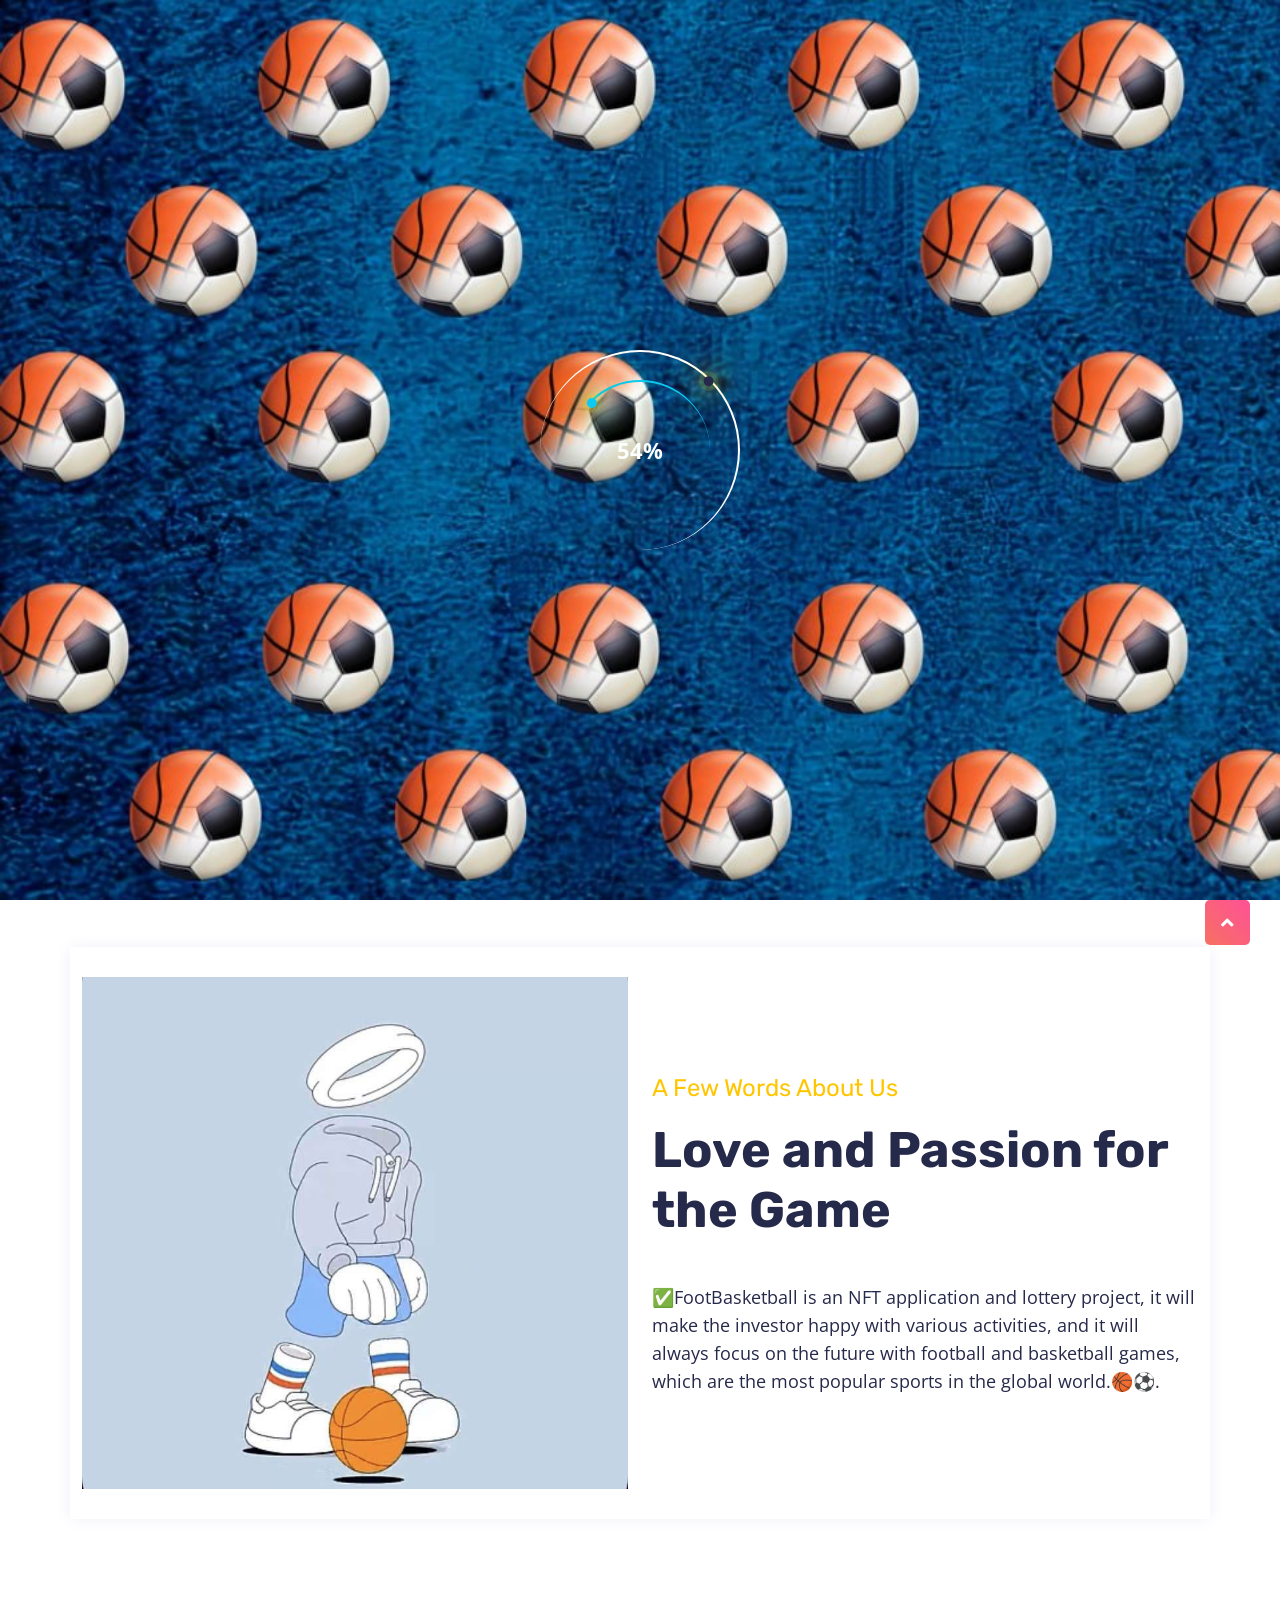
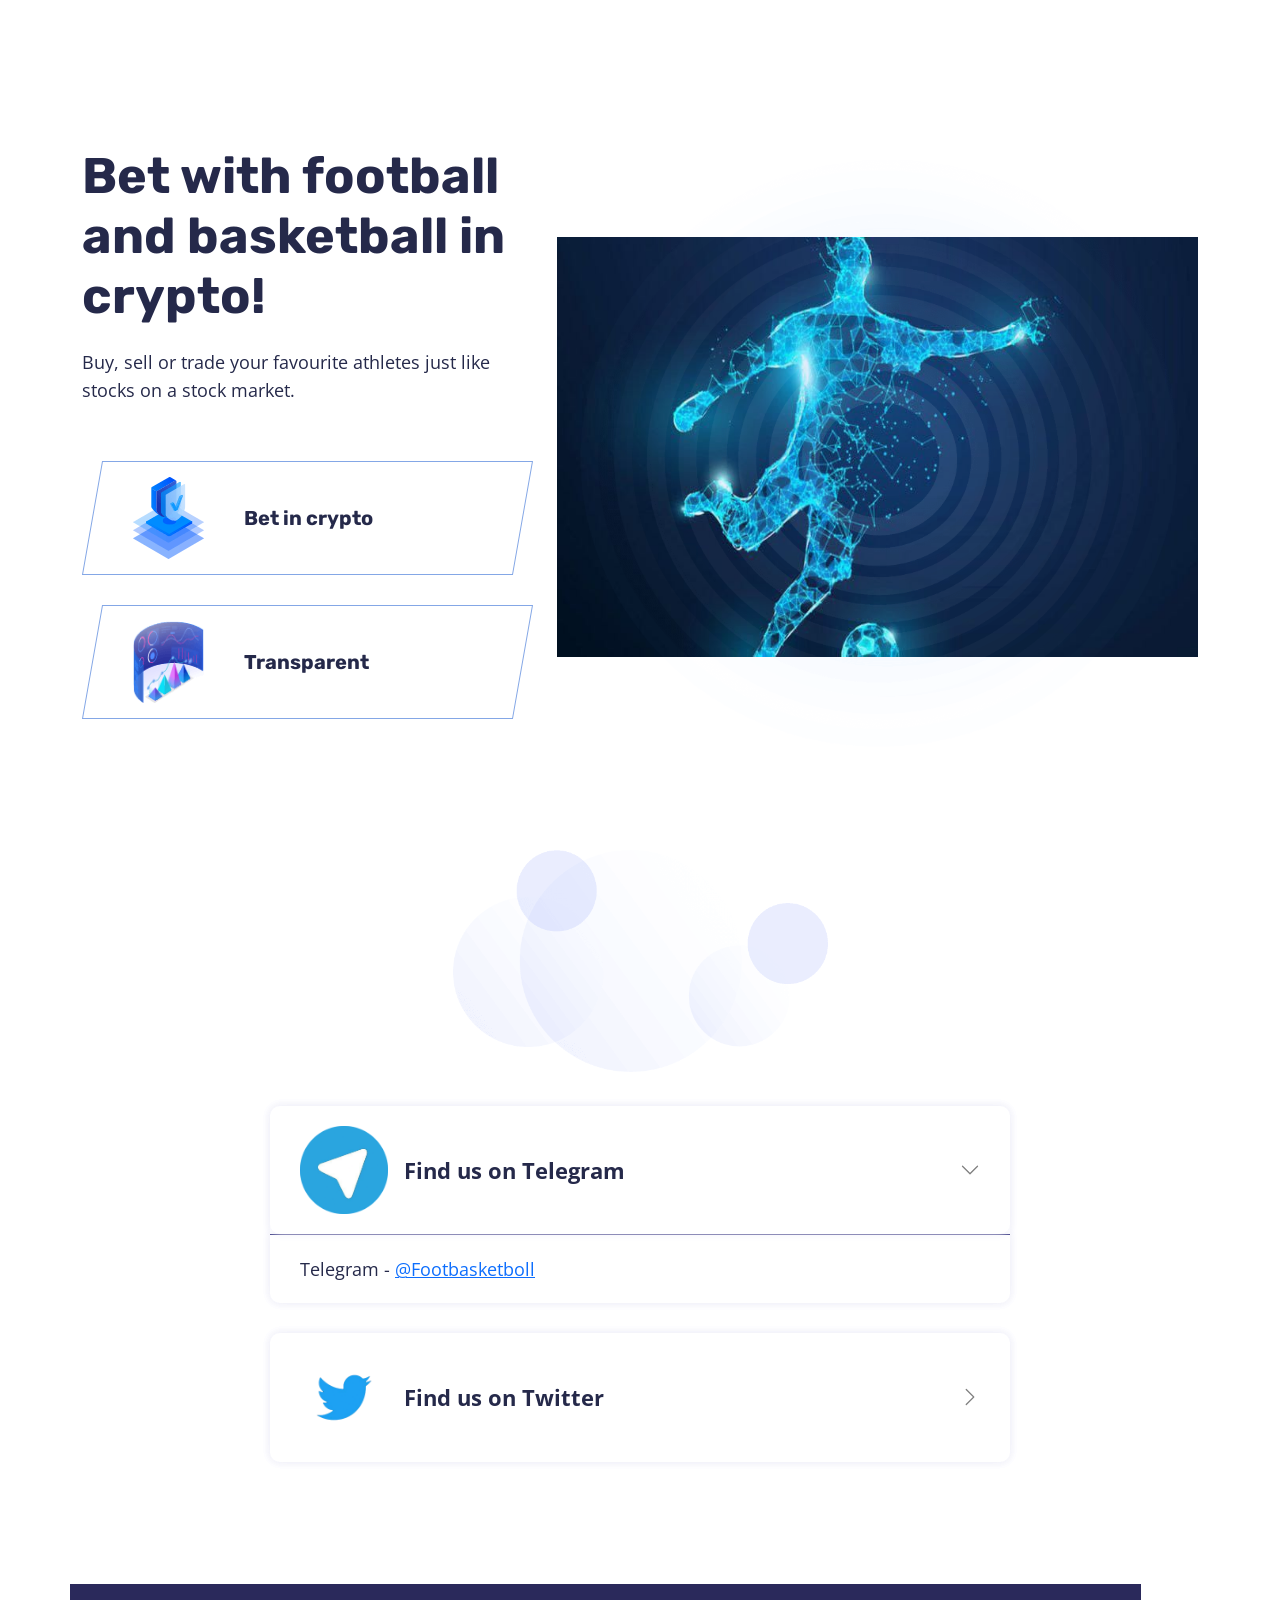
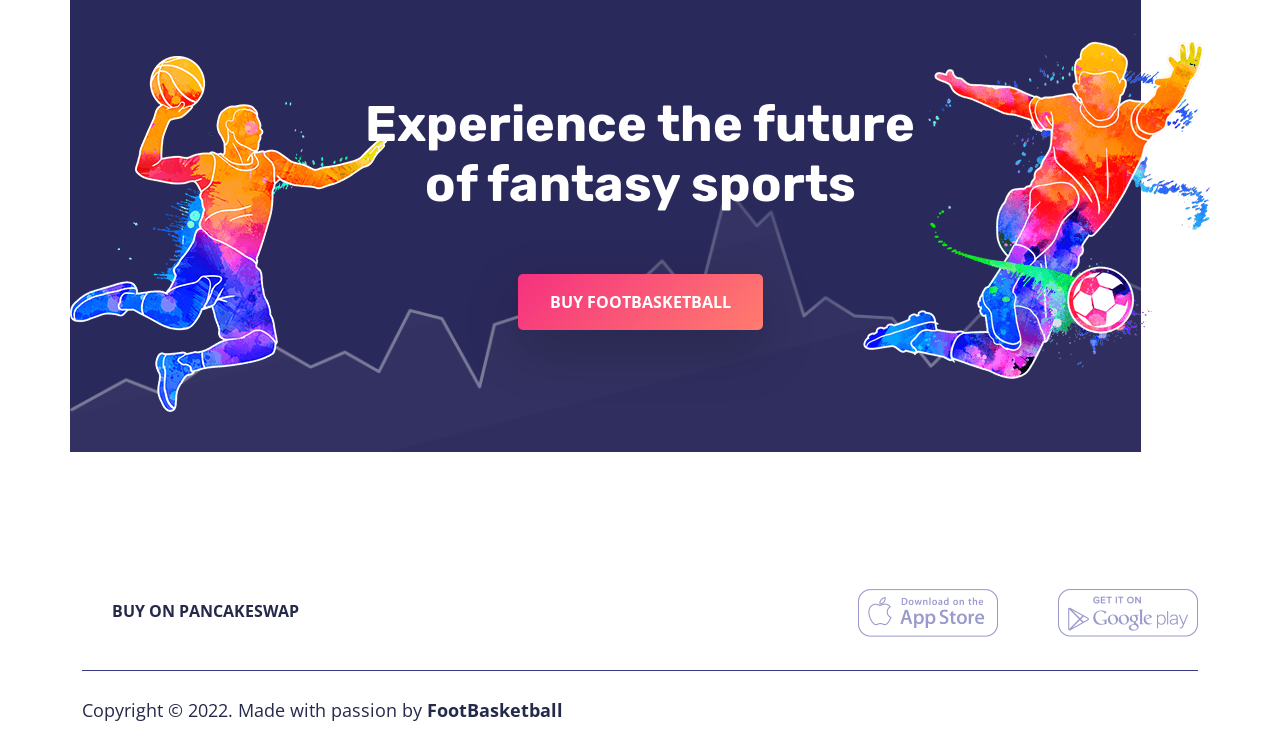
==== commit e63a00d2: "transitation" ====
--- a/index.html
+++ b/index.html
@@ -2,6 +2,7 @@
 <html lang="en-US">
 
 <!-- Mirrored from www.herobett.com/ by HTTrack Website Copier/3.x [XR&CO'2014], Mon, 23 May 2022 19:39:41 GMT -->
+
 <head>
     <!--required meta-->
     <meta charset="UTF-8">
@@ -42,20 +43,21 @@
             background-image: linear-gradient(​#0099ff, ​#0099ff);
             background-color: #0099ff;
         }
+
         .dark {
-          background-image: linear-gradient(​#0099ff, ​#0099ff);
+            background-image: linear-gradient(​#0099ff, ​#0099ff);
 
         }
     </style>
- 
+
 </head>
 
 <body class="dark">
-    
+
 
     <!--===preloader start===-->
     <div class="loader_wrapper" id="preloader" style="background-image: url('load2.jpg');  background-repeat: no-repeat;
-    background-size: 100% 100%; background-size: cover;" >
+    background-size: 100% 100%; background-size: cover;">
         <div class="loader">
             <div class="face" style="border-color: #ffffff #ffffff transparent">
                 <div class="circle"></div>
@@ -63,25 +65,28 @@
             <div class="face">
                 <div class="circle sd"></div>
             </div>
-            <div class="percent" >
-                <span style="color: #ffffff;" class="counterr">100</span><span style="color: #ffffff;" class="per">%</span>
+            <div class="percent">
+                <span style="color: #ffffff;" class="counterr">100</span><span style="color: #ffffff;"
+                    class="per">%</span>
             </div>
         </div>
     </div>
     <!--===preloader end===-->
 
     <!--====header navbar start====-->
-    <header> 
-        <nav class="navbar fixed-top navbar-expand-lg" >
-            <div class="container" >
+    <header>
+        <nav class="navbar fixed-top navbar-expand-lg">
+            <div class="container">
                 <a class="navbar-brand" href="#">
                     <img src="assets/images/Logo-dark-n.png" alt="Spovest Logo" id="logo">
                 </a>
                 <div class="d-flex flex-row order-2 order-lg-3 user_info">
                     <div class="group_btn d-none d-sm-block">
-                        <a href="https://poocoin.app/tokens/&nbsp;&nbsp;&nbsp;&nbsp;&nbsp;&nbsp;&nbsp;&nbsp;" target="_blank" class="group_link registration hover">CHART</a>
-                    </div>
-                    <button class="navbar-toggler" type="button" data-bs-toggle="collapse" data-bs-target="#navDefault" aria-controls="navDefault" aria-expanded="false" aria-label="Toggle navigation" id="toggleIcon">
+                        <a href="https://poocoin.app/tokens/&nbsp;&nbsp;&nbsp;&nbsp;&nbsp;&nbsp;&nbsp;&nbsp;"
+                            target="_blank" class="group_link registration hover">CHART</a>
+                    </div>
+                    <button class="navbar-toggler" type="button" data-bs-toggle="collapse" data-bs-target="#navDefault"
+                        aria-controls="navDefault" aria-expanded="false" aria-label="Toggle navigation" id="toggleIcon">
                         <span class="bar_one"></span>
                         <span class="bar_two"></span>
                         <span class="bar_three"></span>
@@ -104,11 +109,12 @@
                         <li class="nav-item">
                             <a class="nav-link pd_right" href="#social">Social</a>
                         </li>
-                        <li class="nav-item d-block d-sm-none"> 
+                        <li class="nav-item d-block d-sm-none">
                             <a class="nav-link registration" href="#">WHITEPAPER</a>
                         </li>
                         <li class="nav-item d-block d-sm-none">
-                            <a class="nav-link registration hover" target="_blank" href="https://poocoin.app/tokens/&nbsp;&nbsp;&nbsp;&nbsp;&nbsp;&nbsp;&nbsp;&nbsp;">CHART</a>
+                            <a class="nav-link registration hover" target="_blank"
+                                href="https://poocoin.app/tokens/&nbsp;&nbsp;&nbsp;&nbsp;&nbsp;&nbsp;&nbsp;&nbsp;">CHART</a>
                         </li>
                     </ul>
                 </div>
@@ -119,34 +125,38 @@
 
     <!--====banner section start====-->
     <section class="home_banner_wrapper" id="home">
-        <div class="container" >
+        <div class="container">
             <div class="row home_banner_row d-flex align-items-center">
                 <div class="col-lg-5">
                     <div class="inner">
-                        <h1 class="hero_title">FootBasketball</h1>
+                        <h1 class="hero_title reveal">FootBasketball</h1>
                         <p class="section_info"> </p>
                         <p class="section_info"> </p>
-                        <p class="section_info" >Contract: <a id="contactaddress" style=" font-size: 80%;" href="https://bscscan.com/address/&nbsp;&nbsp;&nbsp;&nbsp;&nbsp;&nbsp;&nbsp;&nbsp;">&nbsp;&nbsp;&nbsp;&nbsp;&nbsp;&nbsp;&nbsp;&nbsp;</a> <br><a target="_blank"></a></p>
-                    
+                        <p class="section_info reveal">Contract: <a id="contactaddress" style=" font-size: 80%;"
+                                href="https://bscscan.com/address/&nbsp;&nbsp;&nbsp;&nbsp;&nbsp;&nbsp;&nbsp;&nbsp;">&nbsp;&nbsp;&nbsp;&nbsp;&nbsp;&nbsp;&nbsp;&nbsp;</a>
+                            <br><a target="_blank"></a></p>
+
                         <BR>
-                         <!--====<p id="demo"></p>====-->
-                        
-                        <div class="btn_wrapper d-flex align-items-center" >
+                        <!--====<p id="demo"></p>====-->
+
+                        <div class="btn_wrapper d-flex align-items-center reveal">
                             <div class="trade_btn">
-                                <a style="margin-top:-55%;" href="https://pancakeswap.finance/swap#/swap?outputCurrency=&nbsp;&nbsp;&nbsp;&nbsp;&nbsp;&nbsp;&nbsp;&nbsp;" target="_blank" class="btn btn-primary">BUY ON PANCAKESWAP</a>
-                            </div>
-                          
-                                 <div class="video_btn" style="margin-top: -23%;"  >
-                                    <i class="flaticon-play-arrow"></i>
+                                <a style="margin-top:-55%;"
+                                    href="https://pancakeswap.finance/swap#/swap?outputCurrency=&nbsp;&nbsp;&nbsp;&nbsp;&nbsp;&nbsp;&nbsp;&nbsp;"
+                                    target="_blank" class="btn btn-primary ">BUY ON PANCAKESWAP</a>
+                            </div>
+
+                            <div class="video_btn" style="margin-top: -23%;">
+                                <i class="flaticon-play-arrow"></i>
                                 </a>
                             </div>
-                            
-                              <script>
+
+                            <script>
                                 //  var item = document.getElementById('autoload');
                                 //  item.click()
-                                 </script>
-                            
-                            
+                            </script>
+
+
                         </div>
                     </div>
                 </div>
@@ -165,26 +175,26 @@
         <div class="container">
             <div class="slider_row owl-carousel owl-theme">
                 <div class="slider_items d-flex align-items-center">
-                    <div class="left_col">
+                    <div class="left_col reveal">
                         <div class="img_wrapper d-flex align-items-center justify-content-center">
                             <a href="player-profile.html" class="bg_pink">
                                 <img src="assets/images/slider/trader_1.png" alt="Trader One">
                             </a>
-                                <span class="bg_pink d-inline-flex align-items-center justify-content-center"></span>
-                        </div>
-                    </div>
-                    <div class="right_col flex-grow-1">
+                            <span class="bg_pink d-inline-flex align-items-center justify-content-center"></span>
+                        </div>
+                    </div>
+                    <div class="right_col flex-grow-1 reveal">
                         <h5>
                             <a>PancakeSwap</a>
                         </h5>
                         <p>Exchange Dex</p>
                         <div class="price_line d-flex align-items-center">
-                           
-                        </div>
-                    </div>
-                </div>
-                  
-                <div class="slider_items d-flex align-items-center">
+
+                        </div>
+                    </div>
+                </div>
+
+                <div class="slider_items d-flex align-items-center reveal">
                     <div class="left_col">
                         <div class="img_wrapper img_bg_two d-flex align-items-center justify-content-center">
                             <a href="player-profile.html" class="bg_purple">
@@ -195,36 +205,38 @@
                     </div>
                     <div class="right_col flex-grow-1">
                         <h5>
-                                <a>PooCoin</a>
+                            <a>PooCoin</a>
                         </h5>
                         <p>Charts analysis</p>
                         <div class="price_line d-flex align-items-center">
-                           
-                        </div>
-                    </div>
-                </div>
-             
+
+                        </div>
+                    </div>
+                </div>
+
 
             </div>
         </div>
     </section>
     <!--====slider section end====-->
 
-   
-<!--====passion section start====-->
+
+    <!--====passion section start====-->
     <section class="passion_wrapper" id="aboutus">
         <div class="container">
             <div class="row passion_row d-flex align-items-center">
-                <div class="col-lg-6 order-last order-lg-first">
+                <div class="col-lg-6 order-last order-lg-first reveal">
                     <div class="left_col text-center text-lg-start">
                         <img src="assets/images/about/illustration.png" alt="Love and Passion">
                     </div>
                 </div>
-                <div class="col-lg-6 order-first order-lg-last">
-                    <div class="right_col">
-                        <h4 class="secondary">A Few Words About Us</h4>
-                        <h1 class="section_title">Love and Passion for the Game</h1>
-                        <p class="para">✅FootBasketball is an NFT application and lottery project, it will make the investor happy with various activities, and it will always focus on the future with football and basketball games, which are the most popular sports in the global world.🏀⚽️.</p>
+                <div class="col-lg-6 order-first order-lg-last ">
+                    <div class="right_col reveal">
+                        <h4 class="secondary reveal">A Few Words About Us</h4>
+                        <h1 class="section_title reveal">Love and Passion for the Game</h1>
+                        <p class="para reveal">✅FootBasketball is an NFT application and lottery project, it will make the
+                            investor happy with various activities, and it will always focus on the future with football
+                            and basketball games, which are the most popular sports in the global world.🏀⚽️.</p>
                         <!-- <p class="para">Get ready for a new betting experience on a decentralized platform, where your cryptos will speak for you!</p> -->
                     </div>
                 </div>
@@ -234,17 +246,18 @@
     <!--====passion section end====-->
 
 
-   <img/>
-   
+    <img />
+
 
     <!--====play section start====-->
     <section>
         <div class="container" id="plataform">
             <div class="row play_row d-flex align-items-center">
-                <div class="col-lg-5">
+                <div class="col-lg-5 reveal">
                     <div class="inner">
                         <h1 class="section_title">Bet with football and basketball in crypto!</h1>
-                        <p class="section_info">Buy, sell or trade your favourite athletes just like stocks on a stock market.</p>
+                        <p class="section_info">Buy, sell or trade your favourite athletes just like stocks on a stock
+                            market.</p>
                         <div class="inner_row d-flex align-items-center">
                             <div class="inner_col">
                                 <div class="left_col">
@@ -269,10 +282,10 @@
                                 </div>
                             </div>
                         </div>
-                      
-                    </div>
-                </div>
-                <div class="col-lg-7">
+
+                    </div>
+                </div>
+                <div class="col-lg-7 reveal">
                     <div class="inner">
                         <img src="assets/images/play/illustration.png" alt="Play Illustration" id="inner-left-col-img">
                     </div>
@@ -283,27 +296,27 @@
     <!--====play section end====-->
 
     <!--====invite section start====-->
-  
+
     <!--====invite section end====-->
 
     <!--====testimonial section start====-->
-   
+
     <!--====testimonial section end====-->
-    
-    
-    
-
+
+
+
+ 
     <!--====accordion section start====-->
     <section class="accordion_section" id="social">
         <div class="container">
-            <div class="accordion_wrapper">
+            <div class="accordion_wrapper ">
                 <div class="title_wrapper text-center">
-                    <h1 class="section_title">SOCIAL</h1>
-                    <p class="section_info">After all, what social networks are we on?</p>
+                    <h1 class="section_title reveal">SOCIAL</h1>
+                    <p class="section_info reveal">After all, what social networks are we on?</p>
                 </div>
                 <!--accordion items start-->
-                <div class="accordion" id="accordionOne">
-                        <!-- <div class="accordion-item">
+                <div class="accordion " id="accordionOne">
+                    <!-- <div class="accordion-item">
                             <h2 class="accordion-header" id="headingOne">
                                 <button class="accordion-button d-flex align-items-center" type="button" data-bs-toggle="collapse" data-bs-target="#collapseOne" aria-expanded="true" aria-controls="collapseOne">
                                     <a href="https://t.me/Footbasketboll">
@@ -318,56 +331,65 @@
                                 </div>
                             </div>
                         </div> -->
-                    <div class="accordion-item">
+                    <div class="accordion-item reveal">
                         <h2 class="accordion-header" id="headingOne">
-                            <button class="accordion-button d-flex align-items-center" type="button" data-bs-toggle="collapse" data-bs-target="#collapseOne" aria-expanded="true" aria-controls="collapseOne">
+                            <button class="accordion-button d-flex align-items-center" type="button"
+                                data-bs-toggle="collapse" data-bs-target="#collapseOne" aria-expanded="true"
+                                aria-controls="collapseOne">
                                 <img src="assets/images/faq/ac-icon.png" alt="Icon"> Find us on Telegram
                             </button>
                         </h2>
-                        <div id="collapseOne" class="accordion-collapse collapse show" aria-labelledby="headingOne" data-bs-parent="#accordionOne">
+                        <div id="collapseOne" class="accordion-collapse collapse show" aria-labelledby="headingOne"
+                            data-bs-parent="#accordionOne">
                             <div class="accordion-body">
-                                <p class="para">Telegram - <a href="http://t.me/Footbasketboll"  target="_blank" rel="noopener noreferrer">@Footbasketboll</a></p>
-                            </div>
-                        </div>
-                    </div>
-                    <div class="accordion-item">
+                                <p class="para">Telegram - <a href="http://t.me/Footbasketboll" target="_blank"
+                                        rel="noopener noreferrer">@Footbasketboll</a></p>
+                            </div>
+                        </div>
+                    </div>
+                    <div class="accordion-item reveal">
                         <h2 class="accordion-header" id="headingTwo">
-                            <button class="accordion-button collapsed d-flex align-items-center" type="button" data-bs-toggle="collapse" data-bs-target="#collapseTwo" aria-expanded="true" aria-controls="collapseTwo">
+                            <button class="accordion-button collapsed d-flex align-items-center" type="button"
+                                data-bs-toggle="collapse" data-bs-target="#collapseTwo" aria-expanded="true"
+                                aria-controls="collapseTwo">
                                 <img src="assets/images/faq/ac-icon2.png" alt="Icon"> Find us on Twitter
                             </button>
                         </h2>
-                        <div id="collapseTwo" class="accordion-collapse collapse" aria-labelledby="headingTwo" data-bs-parent="#accordionOne">
+                        <div id="collapseTwo" class="accordion-collapse collapse" aria-labelledby="headingTwo"
+                            data-bs-parent="#accordionOne">
                             <div class="accordion-body">
-                                <p class="para">Twitter - <a href="http://twitter.com/footbasketbool"  target="_blank" rel="noopener noreferrer">@footbasketbool</a></p>
-                            </div>
-                        </div>
-                    </div>
-                    
-					<div id="pictures">
-						<div class="imgsize">
-							<img src="assets/images/man1.png" id="rightIMG"/>
-							<img src="assets/images/man2.png" id="leftIMG"/>
-						</div>
-					</div>
-                    
-                
-                
-                   
+                                <p class="para">Twitter - <a href="http://twitter.com/footbasketbool" target="_blank"
+                                        rel="noopener noreferrer">@footbasketbool</a></p>
+                            </div>
+                        </div>
+                    </div>
+
+                    <div id="pictures">
+                        <div class="imgsize ">
+                            <img src="assets/images/man1.png" id="rightIMG" />
+                            <img src="assets/images/man2.png" id="leftIMG" />
+                        </div>
+                    </div>
+
+
+
+
                 </div>
                 <!--accordion items end-->
             </div>
         </div>
-    </section>    
+    </section>
     <!--====accordion section end====-->
 
     <!--====experience section start====-->
     <section>
-        <div class="container">
-            <div class="experience">
-                <div class="experience_content text-center">
-                    <h1 class="section_title" style="    color: #ffffff !important;">Experience the future of fantasy sports</h1>
-
-                    <a href="https://pancakeswap.finance/swap#/swap?outputCurrency=&nbsp;&nbsp;&nbsp;&nbsp;&nbsp;&nbsp;&nbsp;&nbsp;" target="_blank" class="btn btn-primary">Buy FootBasketball</a>
+        <div class="container p-0 expcontainer ">
+            <div class="experience ">
+                <div class="experience_content text-center ">
+                    <h1 class="section_title reveal">Experience the future of fantasy sports</h1>
+
+                    <a  href="https://pancakeswap.finance/swap#/swap?outputCurrency=&nbsp;&nbsp;&nbsp;&nbsp;&nbsp;&nbsp;&nbsp;&nbsp;"
+                        target="_blank" class="btn btn-primary reveal">Buy FootBasketball</a>
                 </div>
             </div>
         </div>
@@ -378,15 +400,17 @@
     <footer>
         <div class="container">
             <div class="row footer_nav d-flex align-items-center">
-                <div class="col-lg-7">
+                <div class="col-lg-7 reveal">
                     <ul class="nav justify-content-center justify-content-sm-start">
                         <li class="nav-item">
-                            <a class="nav-link" href="https://pancakeswap.finance/swap#/swap?outputCurrency=&nbsp;&nbsp;&nbsp;&nbsp;&nbsp;&nbsp;&nbsp;&nbsp;" target="_blank">BUY ON PANCAKESWAP</a>
-                        </li><br/>
-                        
+                            <a class="nav-link "
+                                href="https://pancakeswap.finance/swap#/swap?outputCurrency=&nbsp;&nbsp;&nbsp;&nbsp;&nbsp;&nbsp;&nbsp;&nbsp;"
+                                target="_blank">BUY ON PANCAKESWAP</a>
+                        </li><br />
+
                     </ul>
                 </div>
-                <div class="col-lg-5">
+                <div class="col-lg-5 reveal">
                     <ul class="nav justify-content-center justify-content-sm-start justify-content-lg-end">
                         <li class="nav-item">
                             <a class="nav-link ml-0" href="#">
@@ -404,16 +428,18 @@
             <hr>
             <div class="row footer_copyright d-flex align-items-center">
                 <div class="col-lg-7 text-center text-sm-start">
-                    <p class="para">Copyright &#169; 2022. Made with passion by <a >FootBasketball</a></p>
-                </div>
-               
+                    <p class="para">Copyright &#169; 2022. Made with passion by <a>FootBasketball</a></p>
+                </div>
+
             </div>
         </div>
     </footer>
     <!--====footer navbar end====-->
 
     <!--===scroll bottom to top===-->
-    <a href="#" class="scrollToTop"><i class="flaticon-up-chevron"></i></a>
+    <a href="#" class="scrollToTop">
+        <i class="fas fa-angle-up"></i>
+    </a>
     <!--===scroll bottom to top===-->
 
 
@@ -437,74 +463,74 @@
     <!--custom js source-->
     <script src="assets/js/main.js"></script>
     <!--====js scripts end====-->
-    
+
     <script>
-// Set the date we're counting down to
-var countDownDate = new Date("Apr 22, 2022 22:00:00").getTime();
-
-// Update the count down every 1 second
-var x = setInterval(function() {
-
-  // Get today's date and time
-  var now = new Date().getTime();
-
-  // Find the distance between now and the count down date
-  var distance = countDownDate - now;
-
-  // Time calculations for days, hours, minutes and seconds
-  var days = Math.floor(distance / (1000 * 60 * 60 * 24));
-  var hours = Math.floor((distance % (1000 * 60 * 60 * 24)) / (1000 * 60 * 60));
-  var minutes = Math.floor((distance % (1000 * 60 * 60)) / (1000 * 60));
-  var seconds = Math.floor((distance % (1000 * 60)) / 1000);
-
-  // Display the result in the element with id="demo"
-  document.getElementById("demo").innerHTML = days + "d " + hours + "h "
-  + minutes + "m " + seconds + "s ";
-
-  // If the count down is finished, write some text
-  if (distance < 0) {
-    clearInterval(x);
-    document.getElementById("demo").innerHTML = "EXPIRED";
-  }
-}, 1000);
-</script>
-
-<script>
-// Set the date we're counting down to
-var countDownDate = new Date("Apr 22, 2022 22:00:00").getTime();
-
-// Update the count down every 1 second
-var x = setInterval(function() {
-
-  // Get today's date and time
-  var now = new Date().getTime();
-
-  // Find the distance between now and the count down date
-  var distance = countDownDate - now;
-
-  // Time calculations for days, hours, minutes and seconds
-  var days = Math.floor(distance / (1000 * 60 * 60 * 24));
-  var hours = Math.floor((distance % (1000 * 60 * 60 * 24)) / (1000 * 60 * 60));
-  var minutes = Math.floor((distance % (1000 * 60 * 60)) / (1000 * 60));
-  var seconds = Math.floor((distance % (1000 * 60)) / 1000);
-
-  // Display the result in the element with id="demo"
-  document.getElementById("demo").innerHTML = days + "d " + hours + "h "
-  + minutes + "m " + seconds + "s ";
-
-  // If the count down is finished, write some text
-  if (distance < 0) {
-    clearInterval(x);
-    document.getElementById("demo").innerHTML = "EXPIRED";
-  }
-}, 1000);
-
-</script>
-
-
-    
-    
+        // Set the date we're counting down to
+        var countDownDate = new Date("Apr 22, 2022 22:00:00").getTime();
+
+        // Update the count down every 1 second
+        var x = setInterval(function () {
+
+            // Get today's date and time
+            var now = new Date().getTime();
+
+            // Find the distance between now and the count down date
+            var distance = countDownDate - now;
+
+            // Time calculations for days, hours, minutes and seconds
+            var days = Math.floor(distance / (1000 * 60 * 60 * 24));
+            var hours = Math.floor((distance % (1000 * 60 * 60 * 24)) / (1000 * 60 * 60));
+            var minutes = Math.floor((distance % (1000 * 60 * 60)) / (1000 * 60));
+            var seconds = Math.floor((distance % (1000 * 60)) / 1000);
+
+            // Display the result in the element with id="demo"
+            document.getElementById("demo").innerHTML = days + "d " + hours + "h " +
+                minutes + "m " + seconds + "s ";
+
+            // If the count down is finished, write some text
+            if (distance < 0) {
+                clearInterval(x);
+                document.getElementById("demo").innerHTML = "EXPIRED";
+            }
+        }, 1000);
+    </script>
+
+    <script>
+        // Set the date we're counting down to
+        var countDownDate = new Date("Apr 22, 2022 22:00:00").getTime();
+
+        // Update the count down every 1 second
+        var x = setInterval(function () {
+
+            // Get today's date and time
+            var now = new Date().getTime();
+
+            // Find the distance between now and the count down date
+            var distance = countDownDate - now;
+
+            // Time calculations for days, hours, minutes and seconds
+            var days = Math.floor(distance / (1000 * 60 * 60 * 24));
+            var hours = Math.floor((distance % (1000 * 60 * 60 * 24)) / (1000 * 60 * 60));
+            var minutes = Math.floor((distance % (1000 * 60 * 60)) / (1000 * 60));
+            var seconds = Math.floor((distance % (1000 * 60)) / 1000);
+
+            // Display the result in the element with id="demo"
+            document.getElementById("demo").innerHTML = days + "d " + hours + "h " +
+                minutes + "m " + seconds + "s ";
+
+            // If the count down is finished, write some text
+            if (distance < 0) {
+                clearInterval(x);
+                document.getElementById("demo").innerHTML = "EXPIRED";
+            }
+        }, 1000);
+    </script>
+
+
+
+
 </body>
 
 <!-- Mirrored from www.herobett.com/ by HTTrack Website Copier/3.x [XR&CO'2014], Mon, 23 May 2022 19:39:52 GMT -->
+
 </html>
--- a/assets/css/main.css
+++ b/assets/css/main.css
@@ -1,12 +1,13 @@
-
-
-
-
-
+/*
+* Prefixed by https://autoprefixer.github.io
+* PostCSS: v8.4.12,
+* Autoprefixer: v10.4.4
+* Browsers: last 4 version
+*/
 
 /*===================main scss sources start================*/
 /*===========variable declaration start===========*/
-@import url("https://fonts.googleapis.com/css2?family=Open+Sans:wght@300;400;600;700;800&amp;family=Rubik:wght@300;400;500;600;700;800;900&amp;display=swap");
+@import url("https://fonts.googleapis.com/css2?family=Open+Sans:wght@300;400;600;700;800&family=Rubik:wght@300;400;500;600;700;800;900&display=swap");
 /*===========variable declaration end============*/
 /*====mixins start====*/
 /*====mixins for maximum custom viewport====*/
@@ -20,39 +21,113 @@
 /*====mixins for maximum custom viewport====*/
 /*====mixins end====*/
 /*====reset css start====*/
-*, *::before, *::after {
+*,
+*::before,
+*::after {
   -webkit-box-sizing: border-box;
   box-sizing: border-box;
   margin: 0px;
-  padding: 0px; }
+  padding: 0px;
+}
 
 *:focus {
   outline: none;
-  border: none; }
+  border: none;
+}
 
-html, body, div, span, applet, object, iframe,
-h1, h2, h3, h4, h5, h6, p, blockquote, pre,
-a, abbr, acronym, address, big, cite, code,
-del, dfn, em, img, ins, kbd, q, s, samp,
-small, strike, strong, sub, sup, tt, var,
-b, u, i, center,
-dl, dt, dd, ol, ul, li,
-fieldset, form, label, legend,
-table, caption, tbody, tfoot, thead, tr, th, td,
-article, aside, canvas, details, embed,
-figure, figcaption, footer, header, hgroup,
-menu, nav, output, ruby, section, summary,
-time, mark, audio, video {
+html,
+body,
+div,
+span,
+applet,
+object,
+iframe,
+h1,
+h2,
+h3,
+h4,
+h5,
+h6,
+p,
+blockquote,
+pre,
+a,
+abbr,
+acronym,
+address,
+big,
+cite,
+code,
+del,
+dfn,
+em,
+img,
+ins,
+kbd,
+q,
+s,
+samp,
+small,
+strike,
+strong,
+sub,
+sup,
+tt,
+var,
+b,
+u,
+i,
+center,
+dl,
+dt,
+dd,
+ol,
+ul,
+li,
+fieldset,
+form,
+label,
+legend,
+table,
+caption,
+tbody,
+tfoot,
+thead,
+tr,
+th,
+td,
+article,
+aside,
+canvas,
+details,
+embed,
+figure,
+figcaption,
+footer,
+header,
+hgroup,
+menu,
+nav,
+output,
+ruby,
+section,
+summary,
+time,
+mark,
+audio,
+video {
   margin: 0;
   padding: 0;
   border: 0;
   font-size: 100%;
-  font: inherit; }
+  font: inherit;
+}
 #contactaddress {
   color: #fff;
 }
 html {
-  scroll-behavior: smooth; }
+  scroll-behavior: smooth;
+}
 
 body {
   font-family: "Open Sans", sans-serif;
@@ -63,66 +138,115 @@
   color: #fafaff;
   margin: 0px !important;
   padding: 0px !important;
-  overflow-x: hidden !important; }
-  body::-webkit-scrollbar {
-    width: 8px; }
-  body::-webkit-scrollbar-track {
-    background-color: #202442; }
-  body::-webkit-scrollbar-thumb {
-    background-color: #343a6a;
-    -webkit-border-radius: 5px;
-    -moz-border-radius: 5px;
-    -ms-border-radius: 5px;
-    border-radius: 5px; }
+  overflow-x: hidden !important;
+}
+body::-webkit-scrollbar {
+  width: 8px;
+}
+body::-webkit-scrollbar-track {
+  background-color: #202442;
+}
+body::-webkit-scrollbar-thumb {
+  background-color: #343a6a;
+  border-radius: 5px;
+}
 
 .dark {
-  overflow-x: hidden !important; }
+  overflow-x: hidden !important;
+}
 
 .cs::-webkit-scrollbar {
-  width: 0px; }
+  width: 0px;
+}
 .cs::-webkit-scrollbar-track {
-  background-color: transparent; }
+  background-color: transparent;
+}
 .cs::-webkit-scrollbar-thumb {
-  background-color: transparent; }
+  background-color: transparent;
+}
 
 img {
   max-width: 100%;
-  height: auto; }
+  height: auto;
+}
+
+@media (min-width: 768px) {
+  #rightIMG,
+  #leftIMG {
+    display: none;
+  }
+}
+
+
+@media (min-width: 576px) {
+  #rightIMG{
+    right:15% !important;
+  }
+  #leftIMG{
+    left:0% !important;
+  }
+}
+  
 
 span {
-  display: inline-block; }
+  display: inline-block;
+}
 
-ul, ol {
-  list-style-type: none; }
+ul,
+ol {
+  list-style-type: none;
+}
 
 button {
   cursor: pointer;
-  border: none; }
-  button:focus {
-    outline: none;
-    border: none; }
+  border: none;
+}
+button:focus {
+  outline: none;
+  border: none;
+}
 
-blockquote, q {
-  quotes: none; }
+blockquote,
+q {
+  quotes: none;
+}
 
-blockquote:before, blockquote:after {
-  content: '';
-  content: none; }
+blockquote:before,
+blockquote:after {
+  content: "";
+  content: none;
+}
 
-q:before, q:after {
-  content: '';
-  content: none; }
+q:before,
+q:after {
+  content: "";
+  content: none;
+}
 
 table {
   border-collapse: collapse;
-  border-spacing: 0; }
+  border-spacing: 0;
+}
 
-article, aside, details, figcaption, figure, footer, header, hgroup, menu, nav, section {
-  display: block; }
+article,
+aside,
+details,
+figcaption,
+figure,
+footer,
+header,
+hgroup,
+menu,
+nav,
+section {
+  display: block;
+}
 
 @media only screen and (min-width: 1200px) {
   .container {
-    max-width: 1140px; } }
+    max-width: 1140px;
+  }
+}
 /*====reset css end====*/
 /*=======typography style start========*/
 .hero_title {
@@ -130,175 +254,228 @@
   font-size: 60px;
   font-weight: 700;
   line-height: 1.167;
-  color: #ffffff; }
+  color: #ffffff;
+}
 
 .section_title {
   font-family: "Rubik", sans-serif;
   font-size: 50px;
   font-weight: 700;
   line-height: 1.2;
-  color: #ffffff; }
+  color: #ffffff;
+}
 
 .dark .section_title {
-  color: #25294a; }
+  color: #25294a;
+}
 
 .section_info {
   font-family: "Open Sans", sans-serif;
   font-size: 18px;
   font-weight: 400;
   line-height: 1.556;
-  color: #fafaff; }
+  color: #fafaff;
+}
 
 .dark .section_info {
-  color: #25294a; }
+  color: #25294a;
+}
 
 .para {
   font-family: "Open Sans", sans-serif;
   font-size: 18px;
   font-weight: 400;
   line-height: 1.556;
-  color: #fafaff; }
+  color: #fafaff;
+}
 
 .form_title {
   font-family: "Rubik", sans-serif;
   font-size: 40px;
   font-weight: 700;
   line-height: 1.25;
-  color: #ffffff; }
+  color: #ffffff;
+}
 
 .form-label {
   font-family: "Rubik", sans-serif;
   font-size: 18px;
   font-weight: 400;
   line-height: 1.556;
-  color: #ececff; }
+  color: #ececff;
+}
 
 .secondary {
   font-family: "Rubik", sans-serif;
   font-size: 24px;
   color: #ffc600;
   font-weight: 700;
-  line-height: 1.417; }
+  line-height: 1.417;
+}
 
 @media screen and (min-width: 992px) and (max-width: 1199px) {
   .hero_title {
     font-size: 50px;
-    line-height: 1.167; }
+    line-height: 1.167;
+  }
 
   .section_title {
     font-size: 40px;
-    line-height: 1.2; }
+    line-height: 1.2;
+  }
 
   .form_title {
     font-size: 34px;
-    line-height: 1.25; } }
+    line-height: 1.25;
+  }
+}
 @media screen and (min-width: 768px) and (max-width: 991px) {
   .hero_title {
     font-size: 50px;
-    line-height: 1.167; }
+    line-height: 1.167;
+  }
 
   .section_title {
     font-size: 40px;
-    line-height: 1.2; }
+    line-height: 1.2;
+  }
 
   .form_title {
     font-size: 34px;
-    line-height: 1.25; } }
+    line-height: 1.25;
+  }
+}
 @media screen and (min-width: 576px) and (max-width: 767px) {
   .hero_title {
     font-size: 44px;
-    line-height: 1.167; }
+    line-height: 1.167;
+  }
 
   .section_title {
     font-size: 34px;
-    line-height: 1.2; }
+    line-height: 1.2;
+  }
 
   .form_title {
     font-size: 30px;
-    line-height: 1.25; } }
+    line-height: 1.25;
+  }
+}
 @media screen and (max-width: 575px) {
   .hero_title {
     font-size: 36px;
-    line-height: 1.167; }
+    line-height: 1.167;
+  }
 
   .section_title {
     font-size: 30px;
-    line-height: 1.2; }
+    line-height: 1.2;
+  }
 
   .form_title {
     font-size: 26px;
-    line-height: 1.25; }
+    line-height: 1.25;
+  }
 
   .section_info {
     font-size: 16px;
-    line-height: 1.556; }
+    line-height: 1.556;
+  }
 
   .para {
     font-size: 16px;
-    line-height: 1.556; }
+    line-height: 1.556;
+  }
 
   .secondary {
     font-size: 20px;
-    line-height: 1.417; } }
+    line-height: 1.417;
+  }
+}
 /*=======typography style end==========*/
 /*====spacing start====*/
 .pt-120 {
-  padding-top: 120px; }
+  padding-top: 120px;
+}
 
 .pb-120 {
-  padding-bottom: 120px; }
+  padding-bottom: 120px;
+}
 
 .p-120 {
-  padding: 120px; }
+  padding: 120px;
+}
 
 .mt-120 {
-  margin-top: 120px; }
+  margin-top: 120px;
+}
 
 .mb-120 {
-  margin-bottom: 120px; }
+  margin-bottom: 120px;
+}
 
 .m-120 {
-  margin: 120px; }
+  margin: 120px;
+}
 
 .mt-80 {
-  margin-bottom: 80px; }
+  margin-bottom: 80px;
+}
 
 @media only screen and (max-width: 991px) {
+  .expcontainer {
+    max-width: 100% !important;
+  }
   .pt-120 {
-    padding-top: 100px; }
+    padding-top: 100px;
+  }
 
   .pb-120 {
-    padding-bottom: 100px; }
+    padding-bottom: 100px;
+  }
 
   .p-120 {
-    padding: 100px; } }
+    padding: 100px;
+  }
+}
 @media only screen and (max-width: 767px) {
   .pt-120 {
-    padding-top: 80px; }
+    padding-top: 80px;
+  }
 
   .pb-120 {
-    padding-bottom: 80px; }
+    padding-bottom: 80px;
+  }
 
   .p-120 {
-    padding: 80px; } }
+    padding: 80px;
+  }
+}
 @media only screen and (max-width: 575px) {
   .pt-120 {
-    padding-top: 70px; }
+    padding-top: 70px;
+  }
 
   .pb-120 {
-    padding-bottom: 70px; }
+    padding-bottom: 70px;
+  }
 
   .p-120 {
-    padding: 70px; }
+    padding: 70px;
+  }
 
   .mt-120 {
-    margin-top: 100px; }
+    margin-top: 100px;
+  }
 
   .mb-120 {
-    margin-bottom: 100px; }
+    margin-bottom: 100px;
+  }
 
   .m-120 {
-    margin: 100px; } }
+    margin: 100px;
+  }
+}
 /*====spacing end====*/
 /*====preloader style start====*/
 .loader_wrapper {
@@ -310,70 +487,99 @@
   width: 100%;
   height: 100vh;
   background-color: #25294a;
-  z-index: 9999999; }
-  .loader_wrapper .loader {
-    width: 20em;
-    height: 20em;
-    font-size: 10px;
-    position: absolute;
-    top: 50%;
-    left: 50%;
-    transform: translate(-50%, -50%);
-    display: flex;
-    align-items: center;
-    justify-content: center; }
-    .loader_wrapper .loader .face {
-      position: absolute;
-      border-radius: 50%;
-      border-style: solid;
-      -webkit-animation: animate 3.5s linear infinite;
-      animation: animate 3.5s linear infinite; }
-      .loader_wrapper .loader .face:nth-child(1) {
-        width: 100%;
-        height: 100%;
-        color: gold;
-        border-color: #f5317f transparent transparent #f5317f;
-        border-width: 0.2em 0.2em 0em 0em;
-        animation-direction: normal; }
-      .loader_wrapper .loader .face:nth-child(2) {
-        width: 70%;
-        height: 70%;
-        color: lime;
-        border-color: #0dcaf0 #0dcaf0 transparent transparent;
-        border-width: 0.2em 0em 0em 0.2em;
-        animation-direction: reverse; }
-      .loader_wrapper .loader .face .circle {
-        position: absolute;
-        width: 50%;
-        height: 0.1em;
-        top: 50%;
-        left: 50%;
-        background-color: transparent;
-        transform: rotate(-45deg);
-        transform-origin: left; }
-        .loader_wrapper .loader .face .circle::before {
-          position: absolute;
-          top: -0.5em;
-          right: -0.5em;
-          content: '';
-          width: 1em;
-          height: 1em;
-          background-color: #f5317f;
-          border-radius: 50%;
-          box-shadow: 0 0 2em, 0 0 4em, 0 0 6em, 0 0 8em, 0 0 10em, 0 0 0 0.5em rgba(255, 255, 0, 0.1); }
-      .loader_wrapper .loader .face .sd {
-        transform: rotate(-135deg); }
-        .loader_wrapper .loader .face .sd::before {
-          background-color: #0dcaf0; }
-    .loader_wrapper .loader .percent .counterr {
-      font-size: 22px;
-      font-weight: 700;
-      color: #ffffff; }
-    .loader_wrapper .loader .percent .per {
-      font-size: 22px;
-      font-weight: 700;
-      color: #ffffff; }
-.loader *{
+  z-index: 9999999;
+}
+.loader_wrapper .loader {
+  width: 20em;
+  height: 20em;
+  font-size: 10px;
+  position: absolute;
+  top: 50%;
+  left: 50%;
+  -webkit-transform: translate(-50%, -50%);
+      -ms-transform: translate(-50%, -50%);
+          transform: translate(-50%, -50%);
+  display: -webkit-box;
+  display: -ms-flexbox;
+  display: flex;
+  -webkit-box-align: center;
+      -ms-flex-align: center;
+          align-items: center;
+  -webkit-box-pack: center;
+      -ms-flex-pack: center;
+          justify-content: center;
+}
+.loader_wrapper .loader .face {
+  position: absolute;
+  border-radius: 50%;
+  border-style: solid;
+  -webkit-animation: animate 3.5s linear infinite;
+  animation: animate 3.5s linear infinite;
+}
+.loader_wrapper .loader .face:nth-child(1) {
+  width: 100%;
+  height: 100%;
+  color: gold;
+  border-color: #f5317f transparent transparent #f5317f;
+  border-width: 0.2em 0.2em 0em 0em;
+  -webkit-animation-direction: normal;
+          animation-direction: normal;
+}
+.loader_wrapper .loader .face:nth-child(2) {
+  width: 70%;
+  height: 70%;
+  color: lime;
+  border-color: #0dcaf0 #0dcaf0 transparent transparent;
+  border-width: 0.2em 0em 0em 0.2em;
+  animation-direction: reverse;
+}
+.loader_wrapper .loader .face .circle {
+  position: absolute;
+  width: 50%;
+  height: 0.1em;
+  top: 50%;
+  left: 50%;
+  background-color: transparent;
+  -webkit-transform: rotate(-45deg);
+      -ms-transform: rotate(-45deg);
+          transform: rotate(-45deg);
+  -webkit-transform-origin: left;
+      -ms-transform-origin: left;
+          transform-origin: left;
+}
+.loader_wrapper .loader .face .circle::before {
+  position: absolute;
+  top: -0.5em;
+  right: -0.5em;
+  content: "";
+  width: 1em;
+  height: 1em;
+  background-color: #f5317f;
+  border-radius: 50%;
+  -webkit-box-shadow: 0 0 2em, 0 0 4em, 0 0 6em, 0 0 8em, 0 0 10em,
+    0 0 0 0.5em rgba(255, 255, 0, 0.1);
+          box-shadow: 0 0 2em, 0 0 4em, 0 0 6em, 0 0 8em, 0 0 10em,
+    0 0 0 0.5em rgba(255, 255, 0, 0.1);
+}
+.loader_wrapper .loader .face .sd {
+  -webkit-transform: rotate(-135deg);
+      -ms-transform: rotate(-135deg);
+          transform: rotate(-135deg);
+}
+.loader_wrapper .loader .face .sd::before {
+  background-color: #0dcaf0;
+}
+.loader_wrapper .loader .percent .counterr {
+  font-size: 22px;
+  font-weight: 700;
+  color: #ffffff;
+}
+.loader_wrapper .loader .percent .per {
+  font-size: 22px;
+  font-weight: 700;
+  color: #ffffff;
+}
+.loader * {
   background-repeat: no-repeat;
   background-attachment: fixed;
   background-position: center;
@@ -386,7 +592,7 @@
   background-size: cover;
 }
 .loader img {
-  display:block;
+  display: block;
   position: absolute;
   margin-right: auto;
   top: 0;
@@ -396,73 +602,103 @@
   background-size: cover;
 }
 .dark .loader_wrapper {
-  background-color: #fff; }
-  .dark .loader_wrapper .loader .face {
-    position: absolute;
-    border-radius: 50%;
-    border-style: solid;
-    -webkit-animation: animate 3.5s linear infinite;
-    animation: animate 3.5s linear infinite; }
-    .dark .loader_wrapper .loader .face:nth-child(1) {
-      width: 100%;
-      height: 100%;
-      color: gold;
-      border-color: #25294a transparent transparent #25294a;
-      border-width: 0.2em 0.2em 0em 0em;
-      animation-direction: normal; }
-    .dark .loader_wrapper .loader .face:nth-child(2) {
-      width: 70%;
-      height: 70%;
-      color: lime;
-      border-color: #0dcaf0 #0dcaf0 transparent transparent;
-      border-width: 0.2em 0em 0em 0.2em;
-      animation-direction: reverse; }
-    .dark .loader_wrapper .loader .face .circle {
-      position: absolute;
-      width: 50%;
-      height: 0.1em;
-      top: 50%;
-      left: 50%;
-      background-color: transparent;
-      transform: rotate(-45deg);
-      transform-origin: left; }
-      .dark .loader_wrapper .loader .face .circle::before {
-        position: absolute;
-        top: -0.5em;
-        right: -0.5em;
-        content: '';
-        width: 1em;
-        height: 1em;
-        background-color: #25294a;
-        border-radius: 50%;
-        box-shadow: 0 0 2em, 0 0 4em, 0 0 6em, 0 0 8em, 0 0 10em, 0 0 0 0.5em rgba(255, 255, 0, 0.1); }
-    .dark .loader_wrapper .loader .face .sd {
-      transform: rotate(-135deg); }
-      .dark .loader_wrapper .loader .face .sd::before {
-        background-color: #0dcaf0; }
-  .dark .loader_wrapper .loader .percent .counterr {
-    font-size: 22px;
-    font-weight: 700;
-    color: #25294a; }
-  .dark .loader_wrapper .loader .percent .per {
-    font-size: 22px;
-    font-weight: 700;
-    color: #25294a; }
+  background-color: #fff;
+}
+.dark .loader_wrapper .loader .face {
+  position: absolute;
+  border-radius: 50%;
+  border-style: solid;
+  -webkit-animation: animate 3.5s linear infinite;
+  animation: animate 3.5s linear infinite;
+}
+.dark .loader_wrapper .loader .face:nth-child(1) {
+  width: 100%;
+  height: 100%;
+  color: gold;
+  border-color: #25294a transparent transparent #25294a;
+  border-width: 0.2em 0.2em 0em 0em;
+  -webkit-animation-direction: normal;
+          animation-direction: normal;
+}
+.dark .loader_wrapper .loader .face:nth-child(2) {
+  width: 70%;
+  height: 70%;
+  color: lime;
+  border-color: #0dcaf0 #0dcaf0 transparent transparent;
+  border-width: 0.2em 0em 0em 0.2em;
+  animation-direction: reverse;
+}
+.dark .loader_wrapper .loader .face .circle {
+  position: absolute;
+  width: 50%;
+  height: 0.1em;
+  top: 50%;
+  left: 50%;
+  background-color: transparent;
+  -webkit-transform: rotate(-45deg);
+      -ms-transform: rotate(-45deg);
+          transform: rotate(-45deg);
+  -webkit-transform-origin: left;
+      -ms-transform-origin: left;
+          transform-origin: left;
+}
+.dark .loader_wrapper .loader .face .circle::before {
+  position: absolute;
+  top: -0.5em;
+  right: -0.5em;
+  content: "";
+  width: 1em;
+  height: 1em;
+  background-color: #25294a;
+  border-radius: 50%;
+  -webkit-box-shadow: 0 0 2em, 0 0 4em, 0 0 6em, 0 0 8em, 0 0 10em,
+    0 0 0 0.5em rgba(255, 255, 0, 0.1);
+          box-shadow: 0 0 2em, 0 0 4em, 0 0 6em, 0 0 8em, 0 0 10em,
+    0 0 0 0.5em rgba(255, 255, 0, 0.1);
+}
+.dark .loader_wrapper .loader .face .sd {
+  -webkit-transform: rotate(-135deg);
+      -ms-transform: rotate(-135deg);
+          transform: rotate(-135deg);
+}
+.dark .loader_wrapper .loader .face .sd::before {
+  background-color: #0dcaf0;
+}
+.dark .loader_wrapper .loader .percent .counterr {
+  font-size: 22px;
+  font-weight: 700;
+  color: #25294a;
+}
+.dark .loader_wrapper .loader .percent .per {
+  font-size: 22px;
+  font-weight: 700;
+  color: #25294a;
+}
 
 @keyframes animate {
   to {
-    transform: rotate(1turn); } }
+    -webkit-transform: rotate(1turn);
+            transform: rotate(1turn);
+  }
+}
 @-webkit-keyframes animate {
   to {
-    transform: rotate(1turn); } }
+    -webkit-transform: rotate(1turn);
+            transform: rotate(1turn);
+  }
+}
 @media only screen and (max-width: 767px) {
   .loader_wrapper .loader {
     width: 10em;
-    height: 10em; }
-    .loader_wrapper .loader .percent .counterr {
-      font-size: 18px; }
-    .loader_wrapper .loader .percent .per {
-      font-size: 18px; } }
+    height: 10em;
+  }
+  .loader_wrapper .loader .percent .counterr {
+    font-size: 18px;
+  }
+  .loader_wrapper .loader .percent .per {
+    font-size: 18px;
+  }
+}
 /*====preloader style end====*/
 /*====scroll bottom to top button====*/
 .scrollToTop {
@@ -473,6 +709,7 @@
   right: 30px;
   width: 45px;
   height: 45px;
+  background-image: -o-linear-gradient(45deg, #f77062 0%, #fe5196 100%);
   background-image: linear-gradient(45deg, #f77062 0%, #fe5196 100%);
   border-radius: 5px;
   color: #ffffff;
@@ -486,18 +723,21 @@
   transition: all 1s;
   -webkit-transform: translateY(100%);
   -ms-transform: translateY(100%);
-  transform: translateY(100%); }
+  transform: translateY(100%);
+}
 
 .scrollToTop.active {
   bottom: 30px;
   -webkit-transform: translateY(0%);
   -ms-transform: translateY(0%);
   transform: translateY(0%);
-  color: #ffffff; }
+  color: #ffffff;
+}
 
 .scrollToTop:hover {
   color: #ffffff;
-  text-decoration: none; }
+  text-decoration: none;
+}
 
 @media only screen and (max-width: 767px) {
   .scrollToTop {
@@ -508,23 +748,38 @@
     height: 30px;
     line-height: 28px;
     padding: 0px 6px;
-    -webkit-border-radius: 0px;
-    -moz-border-radius: 0px;
-    -ms-border-radius: 0px;
-    border-radius: 0px; }
-    .scrollToTop i {
-      font-size: 12px; } }
+    border-radius: 0px;
+  }
+  .scrollToTop i {
+    font-size: 20px;
+  }
+}
 /*====scroll bottom to top button====*/
 /*====common button styles====*/
+@-webkit-keyframes spin {
+  from {
+    -webkit-transform: translate(-50%, -50%) rotate(0deg);
+    -ms-transform: translate(-50%, -50%) rotate(0deg);
+    transform: translate(-50%, -50%) rotate(0deg);
+  }
+  to {
+    -webkit-transform: translate(-50%, -50%) rotate(360deg);
+    -ms-transform: translate(-50%, -50%) rotate(360deg);
+    transform: translate(-50%, -50%) rotate(360deg);
+  }
+}
 @keyframes spin {
   from {
     -webkit-transform: translate(-50%, -50%) rotate(0deg);
     -ms-transform: translate(-50%, -50%) rotate(0deg);
-    transform: translate(-50%, -50%) rotate(0deg); }
+    transform: translate(-50%, -50%) rotate(0deg);
+  }
   to {
     -webkit-transform: translate(-50%, -50%) rotate(360deg);
     -ms-transform: translate(-50%, -50%) rotate(360deg);
-    transform: translate(-50%, -50%) rotate(360deg); } }
+    transform: translate(-50%, -50%) rotate(360deg);
+  }
+}
 /*====common button styles====*/
 /*====login and sign up form start====*/
 .form_bg {
@@ -535,860 +790,1274 @@
   background-position: center center;
   background-attachment: fixed;
   padding-top: 166px;
-  padding-bottom: 120px; }
-  .form_bg .container .form_container {
-    max-width: 730px;
-    margin: auto;
-    padding: 30px 50px;
-    background-color: #181e4e;
-    -webkit-border-radius: 20px;
-    -moz-border-radius: 20px;
-    -ms-border-radius: 20px;
-    border-radius: 20px;
-    -webkit-box-shadow: rgba(0, 0, 0, 0.12) 0px 1px 3px, rgba(0, 0, 0, 0.24) 0px 1px 2px;
-    box-shadow: rgba(0, 0, 0, 0.12) 0px 1px 3px, rgba(0, 0, 0, 0.24) 0px 1px 2px; }
-    .form_bg .container .form_container .form_header {
-      text-align: center;
-      position: relative;
-      top: -55px;
-      margin-bottom: -55px; }
-      .form_bg .container .form_container .form_header .registration_logo {
-        text-decoration: none;
-        display: inline-block;
-        padding: 0px 60px;
-        background-image: -moz-linear-gradient(45deg, #d73df5 0%, #8f3df5 100%);
-        background-image: -webkit-linear-gradient(45deg, #d73df5 0%, #8f3df5 100%);
-        background-image: -ms-linear-gradient(45deg, #d73df5 0%, #8f3df5 100%);
-        background-image: linear-gradient(45deg, #d73df5 0%, #8f3df5 100%);
-        -webkit-border-radius: 30px;
-        -moz-border-radius: 30px;
-        -ms-border-radius: 30px;
-        border-radius: 30px;
-        position: relative;
-        z-index: 1; }
-        .form_bg .container .form_container .form_header .registration_logo img {
-          max-width: 100%; }
-        .form_bg .container .form_container .form_header .registration_logo::before {
-          content: "";
-          position: absolute;
-          top: 50%;
-          left: 50%;
-          -webkit-transform: translate(-50%, -50%);
-          -ms-transform: translate(-50%, -50%);
-          transform: translate(-50%, -50%);
-          width: 295px;
-          height: 70px;
-          background-image: -moz-linear-gradient(45deg, #d73df5 0%, #8f3df5 100%);
-          background-image: -webkit-linear-gradient(45deg, #d73df5 0%, #8f3df5 100%);
-          background-image: -ms-linear-gradient(45deg, #d73df5 0%, #8f3df5 100%);
-          background-image: linear-gradient(45deg, #d73df5 0%, #8f3df5 100%);
-          -webkit-border-radius: 30px;
-          -moz-border-radius: 30px;
-          -ms-border-radius: 30px;
-          border-radius: 30px;
-          opacity: 0.502;
-          z-index: -1; }
-        .form_bg .container .form_container .form_header .registration_logo::after {
-          content: "";
-          position: absolute;
-          top: 50%;
-          left: 50%;
-          -webkit-transform: translate(-50%, -50%);
-          -ms-transform: translate(-50%, -50%);
-          transform: translate(-50%, -50%);
-          width: 310px;
-          height: 85px;
-          background-image: -moz-linear-gradient(45deg, #d73df5 0%, #8f3df5 100%);
-          background-image: -webkit-linear-gradient(45deg, #d73df5 0%, #8f3df5 100%);
-          background-image: -ms-linear-gradient(45deg, #d73df5 0%, #8f3df5 100%);
-          background-image: linear-gradient(45deg, #d73df5 0%, #8f3df5 100%);
-          -webkit-border-radius: 30px;
-          -moz-border-radius: 30px;
-          -ms-border-radius: 30px;
-          border-radius: 30px;
-          opacity: 0.402;
-          z-index: -2; }
-    .form_bg .container .form_container form .form_title {
-      max-width: 280px;
-      margin: 73px auto 54px;
-      text-align: center; }
-    .form_bg .container .form_container form .mb-3 {
-      padding-bottom: 10px; }
-      .form_bg .container .form_container form .mb-3 label {
-        color: #ffffff;
-        margin-bottom: 24px; }
-      .form_bg .container .form_container form .mb-3 input {
-        background-color: #181e4e;
-        padding: 20px 30px;
-        border: 1px solid #6342ff;
-        color: #ececff;
-        -webkit-border-radius: 10px;
-        -moz-border-radius: 10px;
-        -ms-border-radius: 10px;
-        border-radius: 10px; }
-        .form_bg .container .form_container form .mb-3 input::placeholder {
-          font-family: "Open Sans", sans-serif;
-          font-size: 18px;
-          line-height: 1.556;
-          font-weight: 400;
-          color: #535f8e; }
-      .form_bg .container .form_container form .mb-3 .show_password {
-        position: relative; }
-        .form_bg .container .form_container form .mb-3 .show_password input {
-          padding: 20px 80px 20px 30px; }
-        .form_bg .container .form_container form .mb-3 .show_password i {
-          position: absolute;
-          left: 95%;
-          top: 50%;
+  padding-bottom: 120px;
+}
+.form_bg .container .form_container {
+  max-width: 730px;
+  margin: auto;
+  padding: 30px 50px;
+  background-color: #181e4e;
+  border-radius: 20px;
+  -webkit-box-shadow: rgba(0, 0, 0, 0.12) 0px 1px 3px,
+    rgba(0, 0, 0, 0.24) 0px 1px 2px;
+  box-shadow: rgba(0, 0, 0, 0.12) 0px 1px 3px, rgba(0, 0, 0, 0.24) 0px 1px 2px;
+}
+.form_bg .container .form_container .form_header {
+  text-align: center;
+  position: relative;
+  top: -55px;
+  margin-bottom: -55px;
+}
+.form_bg .container .form_container .form_header .registration_logo {
+  text-decoration: none;
+  display: inline-block;
+  padding: 0px 60px;
+  background-image: -o-linear-gradient(45deg, #d73df5 0%, #8f3df5 100%);
+  background-image: linear-gradient(45deg, #d73df5 0%, #8f3df5 100%);
+  border-radius: 30px;
+  position: relative;
+  z-index: 1;
+}
+.form_bg .container .form_container .form_header .registration_logo img {
+  max-width: 100%;
+}
+.form_bg .container .form_container .form_header .registration_logo::before {
+  content: "";
+  position: absolute;
+  top: 50%;
+  left: 50%;
+  -webkit-transform: translate(-50%, -50%);
+  -ms-transform: translate(-50%, -50%);
+  transform: translate(-50%, -50%);
+  width: 295px;
+  height: 70px;
+  background-image: -o-linear-gradient(45deg, #d73df5 0%, #8f3df5 100%);
+  background-image: linear-gradient(45deg, #d73df5 0%, #8f3df5 100%);
+  border-radius: 30px;
+  opacity: 0.502;
+  z-index: -1;
+}
+.form_bg .container .form_container .form_header .registration_logo::after {
+  content: "";
+  position: absolute;
+  top: 50%;
+  left: 50%;
+  -webkit-transform: translate(-50%, -50%);
+  -ms-transform: translate(-50%, -50%);
+  transform: translate(-50%, -50%);
+  width: 310px;
+  height: 85px;
+  background-image: -o-linear-gradient(45deg, #d73df5 0%, #8f3df5 100%);
+  background-image: linear-gradient(45deg, #d73df5 0%, #8f3df5 100%);
+  border-radius: 30px;
+  opacity: 0.402;
+  z-index: -2;
+}
+.form_bg .container .form_container form .form_title {
+  max-width: 280px;
+  margin: 73px auto 54px;
+  text-align: center;
+}
+.form_bg .container .form_container form .mb-3 {
+  padding-bottom: 10px;
+}
+.form_bg .container .form_container form .mb-3 label {
+  color: #ffffff;
+  margin-bottom: 24px;
+}
+.form_bg .container .form_container form .mb-3 input {
+  background-color: #181e4e;
+  padding: 20px 30px;
+  border: 1px solid #6342ff;
+  color: #ececff;
+  border-radius: 10px;
+}
+.form_bg .container .form_container form .mb-3 input::-webkit-input-placeholder {
+  font-family: "Open Sans", sans-serif;
+  font-size: 18px;
+  line-height: 1.556;
+  font-weight: 400;
+  color: #535f8e;
+}
+.form_bg .container .form_container form .mb-3 input::-moz-placeholder {
+  font-family: "Open Sans", sans-serif;
+  font-size: 18px;
+  line-height: 1.556;
+  font-weight: 400;
+  color: #535f8e;
+}
+.form_bg .container .form_container form .mb-3 input:-ms-input-placeholder {
+  font-family: "Open Sans", sans-serif;
+  font-size: 18px;
+  line-height: 1.556;
+  font-weight: 400;
+  color: #535f8e;
+}
+.form_bg .container .form_container form .mb-3 input::-ms-input-placeholder {
+  font-family: "Open Sans", sans-serif;
+  font-size: 18px;
+  line-height: 1.556;
+  font-weight: 400;
+  color: #535f8e;
+}
+.form_bg .container .form_container form .mb-3 input::placeholder {
+  font-family: "Open Sans", sans-serif;
+  font-size: 18px;
+  line-height: 1.556;
+  font-weight: 400;
+  color: #535f8e;
+}
+.form_bg .container .form_container form .mb-3 .show_password {
+  position: relative;
+}
+.form_bg .container .form_container form .mb-3 .show_password input {
+  padding: 20px 80px 20px 30px;
+}
+.form_bg .container .form_container form .mb-3 .show_password i {
+  position: absolute;
+  left: 95%;
+  top: 50%;
+  -webkit-transform: translate(-95%, -50%);
+      -ms-transform: translate(-95%, -50%);
           transform: translate(-95%, -50%);
-          display: inline-block;
-          font-size: 20px;
-          color: #535f8e;
-          cursor: pointer; }
-      .form_bg .container .form_container form .mb-3 #forgot {
-        text-decoration: none;
-        display: inline-block;
-        margin-top: 25px;
-        color: #0dcaf0; }
-        .form_bg .container .form_container form .mb-3 #forgot:hover {
-          text-decoration: none;
-          color: #0dcaf0; }
-    .form_bg .container .form_container form button[type=submit] {
-      width: 100%;
-      border: none;
-      outline: none;
-      padding: 20px;
-      font-family: "Open Sans", sans-serif;
-      font-size: 18px;
-      line-height: 1.556;
-      font-weight: 700;
-      background-color: #2a295b;
-      background-image: -moz-linear-gradient(135deg, #f5317f 0%, #ff7c6e 100%);
-      background-image: -webkit-linear-gradient(135deg, #f5317f 0%, #ff7c6e 100%);
-      background-image: -ms-linear-gradient(135deg, #f5317f 0%, #ff7c6e 100%);
-      background-image: linear-gradient(135deg, #f5317f 0%, #ff7c6e 100%);
-      -webkit-box-shadow: 0px 19px 56px 0px rgba(0, 0, 0, 0.2);
-      box-shadow: 0px 19px 56px 0px rgba(0, 0, 0, 0.2);
-      -webkit-border-radius: 10px;
-      -moz-border-radius: 10px;
-      -ms-border-radius: 10px;
-      border-radius: 10px;
-      margin: 34px 0px 18px; }
-      .form_bg .container .form_container form button[type=submit]:focus {
-        -webkit-box-shadow: none;
-        box-shadow: none; }
-    .form_bg .container .form_container form .form_footer {
-      text-align: center; }
-      .form_bg .container .form_container form .form_footer span {
-        display: inline-block;
-        font-family: "Open Sans", sans-serif;
-        font-size: 18px;
-        font-weight: 700;
-        line-height: 1.556;
-        color: #a2add8;
-        margin-top: 6px; }
-      .form_bg .container .form_container form .form_footer .social_container .facebook {
-        flex-grow: 6;
-        margin: 25px 15px 25px 0px;
-        text-align: center;
-        border: 1px solid #6342ff;
-        -webkit-border-radius: 10px;
-        -moz-border-radius: 10px;
-        -ms-border-radius: 10px;
-        border-radius: 10px; }
-        .form_bg .container .form_container form .form_footer .social_container .facebook a {
-          text-decoration: none;
-          padding: 15px; }
-          .form_bg .container .form_container form .form_footer .social_container .facebook a img {
-            width: 32px;
-            border: none; }
-          .form_bg .container .form_container form .form_footer .social_container .facebook a:hover {
-            text-decoration: none;
-            color: #fafaff; }
-      .form_bg .container .form_container form .form_footer .social_container .google {
-        flex-grow: 6;
-        margin: 25px 0px 25px 15px;
-        text-align: center;
-        border: 1px solid #6342ff;
-        -webkit-border-radius: 10px;
-        -moz-border-radius: 10px;
-        -ms-border-radius: 10px;
-        border-radius: 10px; }
-        .form_bg .container .form_container form .form_footer .social_container .google a {
-          text-decoration: none;
-          padding: 15px; }
-          .form_bg .container .form_container form .form_footer .social_container .google a img {
-            width: 32px;
-            border: none; }
-          .form_bg .container .form_container form .form_footer .social_container .google a:hover {
-            text-decoration: none;
-            color: #fafaff; }
-      .form_bg .container .form_container form .form_footer p {
-        color: #fafaff;
-        margin-bottom: 30px; }
-        .form_bg .container .form_container form .form_footer p a {
-          text-decoration: none;
-          display: inline-block;
-          color: #0dcaf0; }
-          .form_bg .container .form_container form .form_footer p a:hover {
-            text-decoration: none;
-            color: #0dcaf0; }
+  display: inline-block;
+  font-size: 20px;
+  color: #535f8e;
+  cursor: pointer;
+}
+.form_bg .container .form_container form .mb-3 #forgot {
+  text-decoration: none;
+  display: inline-block;
+  margin-top: 25px;
+  color: #0dcaf0;
+}
+.form_bg .container .form_container form .mb-3 #forgot:hover {
+  text-decoration: none;
+  color: #0dcaf0;
+}
+.form_bg .container .form_container form button[type="submit"] {
+  width: 100%;
+  border: none;
+  outline: none;
+  padding: 20px;
+  font-family: "Open Sans", sans-serif;
+  font-size: 18px;
+  line-height: 1.556;
+  font-weight: 700;
+  background-color: #2a295b;
+  background-image: -o-linear-gradient(315deg, #f5317f 0%, #ff7c6e 100%);
+  background-image: linear-gradient(135deg, #f5317f 0%, #ff7c6e 100%);
+  -webkit-box-shadow: 0px 19px 56px 0px rgba(0, 0, 0, 0.2);
+  box-shadow: 0px 19px 56px 0px rgba(0, 0, 0, 0.2);
+  border-radius: 10px;
+  margin: 34px 0px 18px;
+}
+.form_bg .container .form_container form button[type="submit"]:focus {
+  -webkit-box-shadow: none;
+  box-shadow: none;
+}
+.form_bg .container .form_container form .form_footer {
+  text-align: center;
+}
+.form_bg .container .form_container form .form_footer span {
+  display: inline-block;
+  font-family: "Open Sans", sans-serif;
+  font-size: 18px;
+  font-weight: 700;
+  line-height: 1.556;
+  color: #a2add8;
+  margin-top: 6px;
+}
+.form_bg
+  .container
+  .form_container
+  form
+  .form_footer
+  .social_container
+  .facebook {
+  -webkit-box-flex: 6;
+      -ms-flex-positive: 6;
+          flex-grow: 6;
+  margin: 25px 15px 25px 0px;
+  text-align: center;
+  border: 1px solid #6342ff;
+  border-radius: 10px;
+}
+.form_bg
+  .container
+  .form_container
+  form
+  .form_footer
+  .social_container
+  .facebook
+  a {
+  text-decoration: none;
+  padding: 15px;
+}
+.form_bg
+  .container
+  .form_container
+  form
+  .form_footer
+  .social_container
+  .facebook
+  a
+  img {
+  width: 32px;
+  border: none;
+}
+.form_bg
+  .container
+  .form_container
+  form
+  .form_footer
+  .social_container
+  .facebook
+  a:hover {
+  text-decoration: none;
+  color: #fafaff;
+}
+.form_bg
+  .container
+  .form_container
+  form
+  .form_footer
+  .social_container
+  .google {
+  -webkit-box-flex: 6;
+      -ms-flex-positive: 6;
+          flex-grow: 6;
+  margin: 25px 0px 25px 15px;
+  text-align: center;
+  border: 1px solid #6342ff;
+  border-radius: 10px;
+}
+.form_bg
+  .container
+  .form_container
+  form
+  .form_footer
+  .social_container
+  .google
+  a {
+  text-decoration: none;
+  padding: 15px;
+}
+.form_bg
+  .container
+  .form_container
+  form
+  .form_footer
+  .social_container
+  .google
+  a
+  img {
+  width: 32px;
+  border: none;
+}
+.form_bg
+  .container
+  .form_container
+  form
+  .form_footer
+  .social_container
+  .google
+  a:hover {
+  text-decoration: none;
+  color: #fafaff;
+}
+.form_bg .container .form_container form .form_footer p {
+  color: #fafaff;
+  margin-bottom: 30px;
+}
+.form_bg .container .form_container form .form_footer p a {
+  text-decoration: none;
+  display: inline-block;
+  color: #0dcaf0;
+}
+.form_bg .container .form_container form .form_footer p a:hover {
+  text-decoration: none;
+  color: #0dcaf0;
+}
 
 .dark .form_bg .container .form_container {
   background-color: #fff;
   -webkit-box-shadow: 0px 0px 5px #f0f0f9;
-  box-shadow: 0px 0px 5px #f0f0f9; }
-  .dark .form_bg .container .form_container form .form_title {
-    color: #25294a; }
-  .dark .form_bg .container .form_container form .mb-3 label {
-    color: #25294a; }
-  .dark .form_bg .container .form_container form .mb-3 input {
-    background-color: #f0f0f9;
-    border: 1px solid transparent;
-    color: #25294a; }
-    .dark .form_bg .container .form_container form .mb-3 input::placeholder {
-      color: #25294a; }
-  .dark .form_bg .container .form_container form .form_footer span {
-    color: #25294a; }
-  .dark .form_bg .container .form_container form .form_footer .social_container .facebook .para {
-    color: #25294a; }
-    .dark .form_bg .container .form_container form .form_footer .social_container .facebook .para:hover {
-      color: #f5317f; }
-  .dark .form_bg .container .form_container form .form_footer .social_container .google .para {
-    color: #25294a; }
-    .dark .form_bg .container .form_container form .form_footer .social_container .google .para:hover {
-      color: #f5317f; }
-  .dark .form_bg .container .form_container form .form_footer p {
-    color: #25294a; }
+  box-shadow: 0px 0px 5px #f0f0f9;
+}
+.dark .form_bg .container .form_container form .form_title {
+  color: #25294a;
+}
+.dark .form_bg .container .form_container form .mb-3 label {
+  color: #25294a;
+}
+.dark .form_bg .container .form_container form .mb-3 input {
+  background-color: #f0f0f9;
+  border: 1px solid transparent;
+  color: #25294a;
+}
+.dark .form_bg .container .form_container form .mb-3 input::-webkit-input-placeholder {
+  color: #25294a;
+}
+.dark .form_bg .container .form_container form .mb-3 input::-moz-placeholder {
+  color: #25294a;
+}
+.dark .form_bg .container .form_container form .mb-3 input:-ms-input-placeholder {
+  color: #25294a;
+}
+.dark .form_bg .container .form_container form .mb-3 input::-ms-input-placeholder {
+  color: #25294a;
+}
+.dark .form_bg .container .form_container form .mb-3 input::placeholder {
+  color: #25294a;
+}
+.dark .form_bg .container .form_container form .form_footer span {
+  color: #25294a;
+}
+.dark
+  .form_bg
+  .container
+  .form_container
+  form
+  .form_footer
+  .social_container
+  .facebook
+  .para {
+  color: #25294a;
+}
+.dark
+  .form_bg
+  .container
+  .form_container
+  form
+  .form_footer
+  .social_container
+  .facebook
+  .para:hover {
+  color: #f5317f;
+}
+.dark
+  .form_bg
+  .container
+  .form_container
+  form
+  .form_footer
+  .social_container
+  .google
+  .para {
+  color: #25294a;
+}
+.dark
+  .form_bg
+  .container
+  .form_container
+  form
+  .form_footer
+  .social_container
+  .google
+  .para:hover {
+  color: #f5317f;
+}
+.dark .form_bg .container .form_container form .form_footer p {
+  color: #25294a;
+}
 
 /*====login and sign up form end====*/
 /*====nav style start====*/
 header {
   background-color: #2d325a;
-  -webkit-box-shadow: 0 1px 4px rgba(0, 0, 0, 0.27), 0 0 10px rgba(0, 0, 0, 0.06) inset;
+  -webkit-box-shadow: 0 1px 4px rgba(0, 0, 0, 0.27),
+    0 0 10px rgba(0, 0, 0, 0.06) inset;
   box-shadow: 0 1px 4px rgba(0, 0, 0, 0.27), 0 0 10px rgba(0, 0, 0, 0.06) inset;
-  margin-bottom: 80px; }
-  header .navbar {
-    padding-top: 15px;
-    padding-bottom: 15px;
-    background-color: #2d325a;
-    font-size: 16px;
-    line-height: 1.5; }
-    header .navbar .container .navbar-brand {
-      margin: 0px;
-      padding: 0px; }
-      header .navbar .container .navbar-brand img {
-        max-width: 100%;
-        height: auto; }
-    header .navbar .container .user_info .group_btn {
-      margin: 0px;
-      padding: 0px; }
-      header .navbar .container .user_info .group_btn .group_link {
-        text-decoration: none;
-        display: inline-block;
-        font-family: "Open Sans", sans-serif;
-        font-size: 16px;
-        font-weight: 600;
-        line-height: 1.5;
-        text-transform: uppercase;
-        color: #eaeaff;
-        padding: 9px 15px;
-        border: 1px solid rgba(255, 255, 255, 0.2);
-        -webkit-transition: all 0.6s;
-        -o-transition: all 0.6s;
-        transition: all 0.6s; }
-        header .navbar .container .user_info .group_btn .group_link:hover {
-          text-decoration: none;
-          color: #ffffff; }
-      header .navbar .container .user_info .group_btn .hover {
-        background-image: -moz-linear-gradient(135deg, #f5317f 0%, #ff7c6e 100%);
-        background-image: -webkit-linear-gradient(135deg, #f5317f 0%, #ff7c6e 100%);
-        background-image: -ms-linear-gradient(135deg, #f5317f 0%, #ff7c6e 100%);
-        background-image: linear-gradient(135deg, #f5317f 0%, #ff7c6e 100%);
-        -webkit-box-shadow: 0px 19px 56px 0px rgba(0, 0, 0, 0.2);
-        box-shadow: 0px 19px 56px 0px rgba(0, 0, 0, 0.2);
-        color: #ffffff; }
-    header .navbar .container .user_info .navbar-toggler {
-      border: none;
-      padding: 0px;
-      margin: 0px; }
-      header .navbar .container .user_info .navbar-toggler:focus {
-        -webkit-box-shadow: none;
-        box-shadow: none;
-        outline: none; }
-      header .navbar .container .user_info .navbar-toggler .bar_one {
-        width: 35px;
-        height: 3px;
-        background-color: #d7d8ff;
-        margin: 0px;
-        display: block;
-        -webkit-transition: all 0.6s;
-        -o-transition: all 0.6s;
-        transition: all 0.6s; }
-      header .navbar .container .user_info .navbar-toggler .bar_two {
-        width: 35px;
-        height: 3px;
-        background-color: #d7d8ff;
-        margin: 0px;
-        display: block;
-        -webkit-transition: all 0.6s;
-        -o-transition: all 0.6s;
-        transition: all 0.6s;
-        margin: 6px 0px; }
-      header .navbar .container .user_info .navbar-toggler .bar_three {
-        width: 35px;
-        height: 3px;
-        background-color: #d7d8ff;
-        margin: 0px;
-        display: block;
-        -webkit-transition: all 0.6s;
-        -o-transition: all 0.6s;
-        transition: all 0.6s; }
-    header .navbar .container .user_info .active .bar_one {
-      -webkit-transform: rotate(-45deg) translate(-9px, 5px);
-      -ms-transform: rotate(-45deg) translate(-9px, 5px);
-      transform: rotate(-45deg) translate(-9px, 5px); }
-    header .navbar .container .user_info .active .bar_two {
-      opacity: 0; }
-    header .navbar .container .user_info .active .bar_three {
-      -webkit-transform: rotate(45deg) translate(-8px, -4px);
-      -ms-transform: rotate(45deg) translate(-8px, -4px);
-      transform: rotate(45deg) translate(-8px, -4px); }
-    header .navbar .container .navbar-collapse .navbar-nav .nav-item .nav-link {
-      font-family: "Open Sans", sans-serif;
-      font-size: 16px;
-      font-weight: 600;
-      line-height: 1.5;
-      text-transform: uppercase;
-      color: #eaeaff;
-      padding: 10px 15px;
-      -webkit-transition: all 0.6s;
-      -o-transition: all 0.6s;
-      transition: all 0.6s; }
-      header .navbar .container .navbar-collapse .navbar-nav .nav-item .nav-link:hover {
-        color: #f5317f; }
-    header .navbar .container .navbar-collapse .navbar-nav .nav-item .active {
-      color: #f5317f; }
-    header .navbar .container .navbar-collapse .navbar-nav .dropdown .dropdown-menu {
-      margin-top: 18px;
-      background-color: #2d325a;
-      min-width: 230px; }
-      header .navbar .container .navbar-collapse .navbar-nav .dropdown .dropdown-menu .dropdown-item {
-        font-family: "Open Sans", sans-serif;
-        font-size: 14px;
-        font-weight: 700;
-        line-height: 1.5;
-        text-transform: uppercase;
-        color: #ffffff;
-        padding: 10px 15px;
-        -webkit-transition: all 0.6s;
-        -o-transition: all 0.6s;
-        transition: all 0.6s;
-        background-color: #2d325a; }
-        header .navbar .container .navbar-collapse .navbar-nav .dropdown .dropdown-menu .dropdown-item:hover {
-          background-color: #25294a;
-          color: #f5317f;
-          padding: 10px 20px; }
+  margin-bottom: 80px;
+}
+header .navbar {
+  padding-top: 15px;
+  padding-bottom: 15px;
+  background-color: #2d325a;
+  font-size: 16px;
+  line-height: 1.5;
+}
+header .navbar .container .navbar-brand {
+  margin: 0px;
+  padding: 0px;
+}
+header .navbar .container .navbar-brand img {
+  max-width: 100%;
+  height: 70px;
+}
+header .navbar .container .user_info .group_btn {
+  margin: 0px;
+  padding: 0px;
+}
+header .navbar .container .user_info .group_btn .group_link {
+  text-decoration: none;
+  display: inline-block;
+  font-family: "Open Sans", sans-serif;
+  font-size: 16px;
+  font-weight: 600;
+  line-height: 1.5;
+  text-transform: uppercase;
+  color: #eaeaff;
+  padding: 9px 15px;
+  border: 1px solid rgba(255, 255, 255, 0.2);
+  -webkit-transition: all 0.6s;
+  -o-transition: all 0.6s;
+  transition: all 0.6s;
+}
+header .navbar .container .user_info .group_btn .group_link:hover {
+  text-decoration: none;
+  color: #ffffff;
+}
+header .navbar .container .user_info .group_btn .hover {
+  background-image: -o-linear-gradient(315deg, #f5317f 0%, #ff7c6e 100%);
+  background-image: linear-gradient(135deg, #f5317f 0%, #ff7c6e 100%);
+  -webkit-box-shadow: 0px 19px 56px 0px rgba(0, 0, 0, 0.2);
+  box-shadow: 0px 19px 56px 0px rgba(0, 0, 0, 0.2);
+  color: #ffffff;
+}
+header .navbar .container .user_info .navbar-toggler {
+  border: none;
+  padding: 0px;
+  margin: 0px;
+}
+header .navbar .container .user_info .navbar-toggler:focus {
+  -webkit-box-shadow: none;
+  box-shadow: none;
+  outline: none;
+}
+header .navbar .container .user_info .navbar-toggler .bar_one {
+  width: 35px;
+  height: 3px;
+  background-color: #d7d8ff;
+  margin: 0px;
+  display: block;
+  -webkit-transition: all 0.6s;
+  -o-transition: all 0.6s;
+  transition: all 0.6s;
+}
+header .navbar .container .user_info .navbar-toggler .bar_two {
+  width: 35px;
+  height: 3px;
+  background-color: #d7d8ff;
+  margin: 0px;
+  display: block;
+  -webkit-transition: all 0.6s;
+  -o-transition: all 0.6s;
+  transition: all 0.6s;
+  margin: 6px 0px;
+}
+header .navbar .container .user_info .navbar-toggler .bar_three {
+  width: 35px;
+  height: 3px;
+  background-color: #d7d8ff;
+  margin: 0px;
+  display: block;
+  -webkit-transition: all 0.6s;
+  -o-transition: all 0.6s;
+  transition: all 0.6s;
+}
+header .navbar .container .user_info .active .bar_one {
+  -webkit-transform: rotate(-45deg) translate(-9px, 5px);
+  -ms-transform: rotate(-45deg) translate(-9px, 5px);
+  transform: rotate(-45deg) translate(-9px, 5px);
+}
+header .navbar .container .user_info .active .bar_two {
+  opacity: 0;
+}
+header .navbar .container .user_info .active .bar_three {
+  -webkit-transform: rotate(45deg) translate(-8px, -4px);
+  -ms-transform: rotate(45deg) translate(-8px, -4px);
+  transform: rotate(45deg) translate(-8px, -4px);
+}
+header .navbar .container .navbar-collapse .navbar-nav .nav-item .nav-link {
+  font-family: "Open Sans", sans-serif;
+  font-size: 16px;
+  font-weight: 600;
+  line-height: 1.5;
+  text-transform: uppercase;
+  color: #eaeaff;
+  padding: 10px 15px;
+  -webkit-transition: all 0.6s;
+  -o-transition: all 0.6s;
+  transition: all 0.6s;
+}
+header
+  .navbar
+  .container
+  .navbar-collapse
+  .navbar-nav
+  .nav-item
+  .nav-link:hover {
+  color: #f5317f;
+}
+header .navbar .container .navbar-collapse .navbar-nav .nav-item .active {
+  color: #f5317f;
+}
+header
+  .navbar
+  .container
+  .navbar-collapse
+  .navbar-nav
+  .dropdown
+  .dropdown-menu {
+  margin-top: 18px;
+  background-color: #2d325a;
+  min-width: 230px;
+}
+header
+  .navbar
+  .container
+  .navbar-collapse
+  .navbar-nav
+  .dropdown
+  .dropdown-menu
+  .dropdown-item {
+  font-family: "Open Sans", sans-serif;
+  font-size: 14px;
+  font-weight: 700;
+  line-height: 1.5;
+  text-transform: uppercase;
+  color: #ffffff;
+  padding: 10px 15px;
+  -webkit-transition: all 0.6s;
+  -o-transition: all 0.6s;
+  transition: all 0.6s;
+  background-color: #2d325a;
+}
+header
+  .navbar
+  .container
+  .navbar-collapse
+  .navbar-nav
+  .dropdown
+  .dropdown-menu
+  .dropdown-item:hover {
+  background-color: #25294a;
+  color: #f5317f;
+  padding: 10px 20px;
+}
 
 .dark {
-  background-color: #fff; }
-  .dark header {
-    background-color: #fff; }
-    .dark header .navbar {
-      background-color: #fff; }
-      .dark header .navbar .container .user_info .group_btn .group_link {
-        color: #25294a;
-        -webkit-box-shadow: 0px 0px 5px #f0f0f9;
-        box-shadow: 0px 0px 5px #f0f0f9;
-        border: 1px solid rgba(0, 0, 0, 0.2); }
-        .dark header .navbar .container .user_info .group_btn .group_link:hover {
-          border: 1px solid transparent; }
-      .dark header .navbar .container .user_info .group_btn .hover {
-        border: 1px solid transparent;
-        color: #fff; }
-      .dark header .navbar .container .user_info .navbar-toggler .bar_one {
-        background-color: #25294a; }
-      .dark header .navbar .container .user_info .navbar-toggler .bar_two {
-        background-color: #25294a; }
-      .dark header .navbar .container .user_info .navbar-toggler .bar_three {
-        background-color: #25294a; }
-      .dark header .navbar .container .navbar-collapse .navbar-nav .nav-item .nav-link {
-        color: #25294a; }
-        .dark header .navbar .container .navbar-collapse .navbar-nav .nav-item .nav-link:hover {
-          color: #f5317f; }
-      .dark header .navbar .container .navbar-collapse .navbar-nav .nav-item .active {
-        color: #f5317f; }
-      .dark header .navbar .container .navbar-collapse .navbar-nav .dropdown .dropdown-menu {
-        background-color: #fff;
-        -webkit-box-shadow: 0px 0px 2px #f0f0f9;
-        box-shadow: 0px 0px 2px #f0f0f9; }
-        .dark header .navbar .container .navbar-collapse .navbar-nav .dropdown .dropdown-menu .dropdown-item {
-          color: #25294a;
-          background-color: #fff; }
-          .dark header .navbar .container .navbar-collapse .navbar-nav .dropdown .dropdown-menu .dropdown-item:hover {
-            background-color: #f0f0f9;
-            color: #f5317f; }
+  background-color: #fff;
+}
+.dark header {
+  background-color: #fff;
+}
+.dark header .navbar {
+  background-color: #fff;
+}
+.dark header .navbar .container .user_info .group_btn .group_link {
+  color: #25294a;
+  -webkit-box-shadow: 0px 0px 5px #f0f0f9;
+  box-shadow: 0px 0px 5px #f0f0f9;
+  border: 1px solid rgba(0, 0, 0, 0.2);
+}
+.dark header .navbar .container .user_info .group_btn .group_link:hover {
+  border: 1px solid transparent;
+}
+.dark header .navbar .container .user_info .group_btn .hover {
+  border: 1px solid transparent;
+  color: #fff;
+}
+.dark header .navbar .container .user_info .navbar-toggler .bar_one {
+  background-color: #25294a;
+}
+.dark header .navbar .container .user_info .navbar-toggler .bar_two {
+  background-color: #25294a;
+}
+.dark header .navbar .container .user_info .navbar-toggler .bar_three {
+  background-color: #25294a;
+}
+.dark
+  header
+  .navbar
+  .container
+  .navbar-collapse
+  .navbar-nav
+  .nav-item
+  .nav-link {
+  color: #25294a;
+}
+.dark
+  header
+  .navbar
+  .container
+  .navbar-collapse
+  .navbar-nav
+  .nav-item
+  .nav-link:hover {
+  color: #f5317f;
+}
+.dark header .navbar .container .navbar-collapse .navbar-nav .nav-item .active {
+  color: #f5317f;
+}
+.dark
+  header
+  .navbar
+  .container
+  .navbar-collapse
+  .navbar-nav
+  .dropdown
+  .dropdown-menu {
+  background-color: #fff;
+  -webkit-box-shadow: 0px 0px 2px #f0f0f9;
+  box-shadow: 0px 0px 2px #f0f0f9;
+}
+.dark
+  header
+  .navbar
+  .container
+  .navbar-collapse
+  .navbar-nav
+  .dropdown
+  .dropdown-menu
+  .dropdown-item {
+  color: #25294a;
+  background-color: #fff;
+}
+.dark
+  header
+  .navbar
+  .container
+  .navbar-collapse
+  .navbar-nav
+  .dropdown
+  .dropdown-menu
+  .dropdown-item:hover {
+  background-color: #f0f0f9;
+  color: #f5317f;
+}
 
 .home_nav_two {
   margin-bottom: 0px;
   background-color: transparent;
   -webkit-box-shadow: none;
-  box-shadow: none; }
-  .home_nav_two .navbar_two {
-    background-color: transparent;
-    -webkit-box-shadow: none;
-    box-shadow: none; }
+  box-shadow: none;
+}
+.home_nav_two .navbar_two {
+  background-color: transparent;
+  -webkit-box-shadow: none;
+  box-shadow: none;
+}
 
 .dark .home_nav_two {
   margin-bottom: 80px;
   background-color: transparent;
   -webkit-box-shadow: none;
-  box-shadow: none; }
-  .dark .home_nav_two .navbar_two {
-    background-color: #fff;
-    -webkit-box-shadow: none;
-    box-shadow: none; }
+  box-shadow: none;
+}
+.dark .home_nav_two .navbar_two {
+  background-color: #fff;
+  -webkit-box-shadow: none;
+  box-shadow: none;
+}
 
 /*====home banner start====*/
 .home_banner_wrapper {
   background-color: #2a295b;
   padding-top: 80px;
-  padding-bottom: 100px; }
-  .home_banner_wrapper .container .home_banner_row .col-lg-5 {
-    margin-top: 30px;
-    margin-bottom: 30px; }
-    .home_banner_wrapper .container .home_banner_row .col-lg-5 .inner .section_info {
-      margin-top: 22px; }
-    .home_banner_wrapper .container .home_banner_row .col-lg-5 .inner .btn_wrapper {
-      margin-top: 71px; }
-      .home_banner_wrapper .container .home_banner_row .col-lg-5 .inner .btn_wrapper .trade_btn a {
-        text-decoration: none;
-        display: inline-block;
-        font-family: "Open Sans", sans-serif;
-        font-size: 16px;
-        font-weight: 700;
-        line-height: 1.5;
-        text-transform: uppercase;
-        color: #ffffff;
-        border: none;
-        outline: none;
-        -webkit-border-radius: 5px;
-        -moz-border-radius: 5px;
-        -ms-border-radius: 5px;
-        border-radius: 5px;
-        padding: 16px 32px;
-        background-image: -moz-linear-gradient(135deg, #f5317f 0%, #ff7c6e 100%);
-        background-image: -webkit-linear-gradient(135deg, #f5317f 0%, #ff7c6e 100%);
-        background-image: -ms-linear-gradient(135deg, #f5317f 0%, #ff7c6e 100%);
-        background-image: linear-gradient(135deg, #f5317f 0%, #ff7c6e 100%);
-        -webkit-box-shadow: 0px 19px 56px 0px rgba(0, 0, 0, 0.2);
-        box-shadow: 0px 19px 56px 0px rgba(0, 0, 0, 0.2); }
-        .home_banner_wrapper .container .home_banner_row .col-lg-5 .inner .btn_wrapper .trade_btn a:hover {
-          border: none;
-          outline: none; }
-        .home_banner_wrapper .container .home_banner_row .col-lg-5 .inner .btn_wrapper .trade_btn a:focus {
-          border: none;
-          outline: none;
-          -webkit-box-shadow: none;
-          box-shadow: none; }
-        @media only screen and (max-width: 767px) {
-          .home_banner_wrapper .container .home_banner_row .col-lg-5 .inner .btn_wrapper .trade_btn a {
-            font-size: 14px;
-            padding: 12px 20px; } }
-      .home_banner_wrapper .container .home_banner_row .col-lg-5 .inner .btn_wrapper .video_btn {
-        margin-left: 50px; }
-        .home_banner_wrapper .container .home_banner_row .col-lg-5 .inner .btn_wrapper .video_btn a {
-          text-decoration: none;
-          display: inline-block;
-          padding: 10px;
-          width: 43px;
-          height: 43px;
-          line-height: 43px;
-          background-image: -moz-linear-gradient(45deg, #d73df5 0%, #8f3df5 100%);
-          background-image: -webkit-linear-gradient(45deg, #d73df5 0%, #8f3df5 100%);
-          background-image: -ms-linear-gradient(45deg, #d73df5 0%, #8f3df5 100%);
-          background-image: linear-gradient(45deg, #d73df5 0%, #8f3df5 100%);
-          -webkit-border-radius: 50%;
-          -moz-border-radius: 50%;
-          -ms-border-radius: 50%;
-          border-radius: 50%;
-          position: relative; }
-          .home_banner_wrapper .container .home_banner_row .col-lg-5 .inner .btn_wrapper .video_btn a i {
-            font-size: 16px;
-            line-height: 1.5;
-            display: inline-block;
-            position: absolute;
-            top: 50%;
-            left: 50%;
-            -webkit-transform: translate(-40%, -44%);
-            -ms-transform: translate(-40%, -44%);
-            transform: translate(-40%, -44%);
-            color: #ffffff; }
-          .home_banner_wrapper .container .home_banner_row .col-lg-5 .inner .btn_wrapper .video_btn a::before {
-            content: '';
-            position: absolute;
-            width: 160%;
-            height: 160%;
-            top: 50%;
-            left: 50%;
-            -webkit-transform: translate(-50%, -50%);
-            -ms-transform: translate(-50%, -50%);
-            transform: translate(-50%, -50%);
-            background-color: #25294a;
-            background-image: -moz-linear-gradient(45deg, #d73df5 0%, #8f3df5 100%);
-            background-image: -webkit-linear-gradient(45deg, #d73df5 0%, #8f3df5 100%);
-            background-image: -ms-linear-gradient(45deg, #d73df5 0%, #8f3df5 100%);
-            background-image: linear-gradient(45deg, #d73df5 0%, #8f3df5 100%);
-            opacity: 0.149;
-            -webkit-border-radius: 33.33% 50%;
-            -moz-border-radius: 33.33% 50%;
-            -ms-border-radius: 33.33% 50%;
-            border-radius: 33.33% 50%;
-            -webkit-animation-name: spin;
-            -webkit-animation-duration: 5s;
-            -webkit-animation-timing-function: linear;
-            -webkit-animation-delay: 0s;
-            -webkit-animation-iteration-count: infinite;
-            -moz-animation-name: spin;
-            -moz-animation-duration: 5s;
-            -moz-animation-timing-function: linear;
-            -moz-animation-delay: 0s;
-            -moz-animation-iteration-count: infinite;
-            -o-animation-name: spin;
-            -o-animation-duration: 5s;
-            -o-animation-timing-function: linear;
-            -o-animation-delay: 0s;
-            -o-animation-iteration-count: infinite;
-            animation-name: spin;
-            animation-duration: 5s;
-            animation-timing-function: linear;
-            animation-delay: 0s;
-            animation-iteration-count: infinite; }
-          .home_banner_wrapper .container .home_banner_row .col-lg-5 .inner .btn_wrapper .video_btn a::after {
-            content: '';
-            position: absolute;
-            width: 130%;
-            height: 130%;
-            top: 50%;
-            left: 50%;
-            -webkit-transform: translate(-50%, -50%);
-            -ms-transform: translate(-50%, -50%);
-            transform: translate(-50%, -50%);
-            background-color: #25294a;
-            background-image: -moz-linear-gradient(45deg, #d73df5 0%, #8f3df5 100%);
-            background-image: -webkit-linear-gradient(45deg, #d73df5 0%, #8f3df5 100%);
-            background-image: -ms-linear-gradient(45deg, #d73df5 0%, #8f3df5 100%);
-            background-image: linear-gradient(45deg, #d73df5 0%, #8f3df5 100%);
-            opacity: 0.302;
-            -webkit-border-radius: 33.33% 50%;
-            -moz-border-radius: 33.33% 50%;
-            -ms-border-radius: 33.33% 50%;
-            border-radius: 33.33% 50%;
-            -webkit-animation-name: spin;
-            -webkit-animation-duration: 3s;
-            -webkit-animation-timing-function: linear;
-            -webkit-animation-delay: 0s;
-            -webkit-animation-iteration-count: infinite;
-            -moz-animation-name: spin;
-            -moz-animation-duration: 3s;
-            -moz-animation-timing-function: linear;
-            -moz-animation-delay: 0s;
-            -moz-animation-iteration-count: infinite;
-            -o-animation-name: spin;
-            -o-animation-duration: 3s;
-            -o-animation-timing-function: linear;
-            -o-animation-delay: 0s;
-            -o-animation-iteration-count: infinite;
-            animation-name: spin;
-            animation-duration: 3s;
-            animation-timing-function: linear;
-            animation-delay: 0s;
-            animation-iteration-count: infinite; }
-  .home_banner_wrapper .container .home_banner_row .col-lg-7 {
-    margin-top: 30px;
-    margin-bottom: 30px;
-    display: none; }
-    .home_banner_wrapper .container .home_banner_row .col-lg-7 .inner img {
-      max-width: 100%;
-      height: auto; }
+  padding-bottom: 100px;
+}
+.home_banner_wrapper .container .home_banner_row .col-lg-5 {
+  margin-top: 30px;
+  margin-bottom: 30px;
+}
+.home_banner_wrapper
+  .container
+  .home_banner_row
+  .col-lg-5
+  .inner
+  .section_info {
+  margin-top: 22px;
+}
+.home_banner_wrapper .container .home_banner_row .col-lg-5 .inner .btn_wrapper {
+  margin-top: 71px;
+}
+.home_banner_wrapper
+  .container
+  .home_banner_row
+  .col-lg-5
+  .inner
+  .btn_wrapper
+  .trade_btn
+  a {
+  text-decoration: none;
+  display: inline-block;
+  font-family: "Open Sans", sans-serif;
+  font-size: 16px;
+  font-weight: 700;
+  line-height: 1.5;
+  text-transform: uppercase;
+  color: #ffffff;
+  border: none;
+  outline: none;
+  border-radius: 5px;
+  padding: 16px 32px;
+  background-image: -o-linear-gradient(315deg, #f5317f 0%, #ff7c6e 100%);
+  background-image: linear-gradient(135deg, #f5317f 0%, #ff7c6e 100%);
+  -webkit-box-shadow: 0px 19px 56px 0px rgba(0, 0, 0, 0.2);
+  box-shadow: 0px 19px 56px 0px rgba(0, 0, 0, 0.2);
+}
+.home_banner_wrapper
+  .container
+  .home_banner_row
+  .col-lg-5
+  .inner
+  .btn_wrapper
+  .trade_btn
+  a:hover {
+  border: none;
+  outline: none;
+}
+.home_banner_wrapper
+  .container
+  .home_banner_row
+  .col-lg-5
+  .inner
+  .btn_wrapper
+  .trade_btn
+  a:focus {
+  border: none;
+  outline: none;
+  -webkit-box-shadow: none;
+  box-shadow: none;
+}
+@media only screen and (max-width: 767px) {
+  .home_banner_wrapper
+    .container
+    .home_banner_row
+    .col-lg-5
+    .inner
+    .btn_wrapper
+    .trade_btn
+    a {
+    font-size: 14px;
+    padding: 12px 20px;
+  }
+}
+.home_banner_wrapper
+  .container
+  .home_banner_row
+  .col-lg-5
+  .inner
+  .btn_wrapper
+  .video_btn {
+  margin-left: 50px;
+}
+.home_banner_wrapper
+  .container
+  .home_banner_row
+  .col-lg-5
+  .inner
+  .btn_wrapper
+  .video_btn
+  a {
+  text-decoration: none;
+  display: inline-block;
+  padding: 10px;
+  width: 43px;
+  height: 43px;
+  line-height: 43px;
+  background-image: -o-linear-gradient(45deg, #d73df5 0%, #8f3df5 100%);
+  background-image: linear-gradient(45deg, #d73df5 0%, #8f3df5 100%);
+  border-radius: 50%;
+  position: relative;
+}
+.home_banner_wrapper
+  .container
+  .home_banner_row
+  .col-lg-5
+  .inner
+  .btn_wrapper
+  .video_btn
+  a
+  i {
+  font-size: 16px;
+  line-height: 1.5;
+  display: inline-block;
+  position: absolute;
+  top: 50%;
+  left: 50%;
+  -webkit-transform: translate(-40%, -44%);
+  -ms-transform: translate(-40%, -44%);
+  transform: translate(-40%, -44%);
+  color: #ffffff;
+}
+.home_banner_wrapper
+  .container
+  .home_banner_row
+  .col-lg-5
+  .inner
+  .btn_wrapper
+  .video_btn
+  a::before {
+  content: "";
+  position: absolute;
+  width: 160%;
+  height: 160%;
+  top: 50%;
+  left: 50%;
+  -webkit-transform: translate(-50%, -50%);
+  -ms-transform: translate(-50%, -50%);
+  transform: translate(-50%, -50%);
+  background-color: #25294a;
+  background-image: -o-linear-gradient(45deg, #d73df5 0%, #8f3df5 100%);
+  background-image: linear-gradient(45deg, #d73df5 0%, #8f3df5 100%);
+  opacity: 0.149;
+  border-radius: 33.33% 50%;
+  -webkit-animation-name: spin;
+  -webkit-animation-duration: 5s;
+  -webkit-animation-timing-function: linear;
+  -webkit-animation-delay: 0s;
+  -webkit-animation-iteration-count: infinite;
+  -moz-animation-name: spin;
+  -moz-animation-duration: 5s;
+  -moz-animation-timing-function: linear;
+  -moz-animation-delay: 0s;
+  -moz-animation-iteration-count: infinite;
+  -o-animation-name: spin;
+  -o-animation-duration: 5s;
+  -o-animation-timing-function: linear;
+  -o-animation-delay: 0s;
+  -o-animation-iteration-count: infinite;
+  animation-name: spin;
+  animation-duration: 5s;
+  animation-timing-function: linear;
+  animation-delay: 0s;
+  animation-iteration-count: infinite;
+}
+.home_banner_wrapper
+  .container
+  .home_banner_row
+  .col-lg-5
+  .inner
+  .btn_wrapper
+  .video_btn
+  a::after {
+  content: "";
+  position: absolute;
+  width: 130%;
+  height: 130%;
+  top: 50%;
+  left: 50%;
+  -webkit-transform: translate(-50%, -50%);
+  -ms-transform: translate(-50%, -50%);
+  transform: translate(-50%, -50%);
+  background-color: #25294a;
+  background-image: -o-linear-gradient(45deg, #d73df5 0%, #8f3df5 100%);
+  background-image: linear-gradient(45deg, #d73df5 0%, #8f3df5 100%);
+  opacity: 0.302;
+  border-radius: 33.33% 50%;
+  -webkit-animation-name: spin;
+  -webkit-animation-duration: 3s;
+  -webkit-animation-timing-function: linear;
+  -webkit-animation-delay: 0s;
+  -webkit-animation-iteration-count: infinite;
+  -moz-animation-name: spin;
+  -moz-animation-duration: 3s;
+  -moz-animation-timing-function: linear;
+  -moz-animation-delay: 0s;
+  -moz-animation-iteration-count: infinite;
+  -o-animation-name: spin;
+  -o-animation-duration: 3s;
+  -o-animation-timing-function: linear;
+  -o-animation-delay: 0s;
+  -o-animation-iteration-count: infinite;
+  animation-name: spin;
+  animation-duration: 3s;
+  animation-timing-function: linear;
+  animation-delay: 0s;
+  animation-iteration-count: infinite;
+}
+.home_banner_wrapper .container .home_banner_row .col-lg-7 {
+  margin-top: 30px;
+  margin-bottom: 30px;
+  display: none;
+}
+.home_banner_wrapper .container .home_banner_row .col-lg-7 .inner img {
+  max-width: 100%;
+  height: auto;
+}
 
-.dark .home_banner_wrapper .container .home_banner_row .col-lg-5 .inner .section_info {
-  color: #fff; }
+.dark
+  .home_banner_wrapper
+  .container
+  .home_banner_row
+  .col-lg-5
+  .inner
+  .section_info {
+  color: #fff;
+}
 
 /*====home banner start====*/
 /*====home two banner start====*/
 .home_two_banner_wrapper {
   background-color: #2a295b;
   padding-top: 160px;
-  padding-bottom: 105px; }
-  .home_two_banner_wrapper .container .home_banner_row .col-lg-5 {
-    margin-top: 30px;
-    margin-bottom: 30px; }
-    .home_two_banner_wrapper .container .home_banner_row .col-lg-5 .inner .section_info {
-      margin-top: 25px; }
-    .home_two_banner_wrapper .container .home_banner_row .col-lg-5 .inner .btn_wrapper {
-      margin-top: 75px; }
-      .home_two_banner_wrapper .container .home_banner_row .col-lg-5 .inner .btn_wrapper .trade_btn a {
-        text-decoration: none;
-        display: inline-block;
-        font-family: "Open Sans", sans-serif;
-        font-size: 16px;
-        font-weight: 700;
-        line-height: 1.5;
-        text-transform: uppercase;
-        color: #ffffff;
-        border: none;
-        outline: none;
-        -webkit-border-radius: 5px;
-        -moz-border-radius: 5px;
-        -ms-border-radius: 5px;
-        border-radius: 5px;
-        padding: 16px 32px;
-        background-image: -moz-linear-gradient(135deg, #f5317f 0%, #ff7c6e 100%);
-        background-image: -webkit-linear-gradient(135deg, #f5317f 0%, #ff7c6e 100%);
-        background-image: -ms-linear-gradient(135deg, #f5317f 0%, #ff7c6e 100%);
-        background-image: linear-gradient(135deg, #f5317f 0%, #ff7c6e 100%);
-        -webkit-box-shadow: 0px 19px 56px 0px rgba(0, 0, 0, 0.2);
-        box-shadow: 0px 19px 56px 0px rgba(0, 0, 0, 0.2);
-        -webkit-border-radius: 50px;
-        -moz-border-radius: 50px;
-        -ms-border-radius: 50px;
-        border-radius: 50px; }
-        .home_two_banner_wrapper .container .home_banner_row .col-lg-5 .inner .btn_wrapper .trade_btn a:hover {
-          border: none;
-          outline: none; }
-        .home_two_banner_wrapper .container .home_banner_row .col-lg-5 .inner .btn_wrapper .trade_btn a:focus {
-          border: none;
-          outline: none;
-          -webkit-box-shadow: none;
-          box-shadow: none; }
-        @media only screen and (max-width: 767px) {
-          .home_two_banner_wrapper .container .home_banner_row .col-lg-5 .inner .btn_wrapper .trade_btn a {
-            font-size: 14px;
-            padding: 12px 20px; } }
-      .home_two_banner_wrapper .container .home_banner_row .col-lg-5 .inner .btn_wrapper .video_btn {
-        margin-left: 50px; }
-        .home_two_banner_wrapper .container .home_banner_row .col-lg-5 .inner .btn_wrapper .video_btn a {
-          text-decoration: none;
-          display: inline-block;
-          padding: 10px;
-          width: 43px;
-          height: 43px;
-          line-height: 43px;
-          background-image: -moz-linear-gradient(45deg, #d73df5 0%, #8f3df5 100%);
-          background-image: -webkit-linear-gradient(45deg, #d73df5 0%, #8f3df5 100%);
-          background-image: -ms-linear-gradient(45deg, #d73df5 0%, #8f3df5 100%);
-          background-image: linear-gradient(45deg, #d73df5 0%, #8f3df5 100%);
-          -webkit-border-radius: 50%;
-          -moz-border-radius: 50%;
-          -ms-border-radius: 50%;
-          border-radius: 50%;
-          position: relative; }
-          .home_two_banner_wrapper .container .home_banner_row .col-lg-5 .inner .btn_wrapper .video_btn a i {
-            font-size: 16px;
-            line-height: 1.5;
-            display: inline-block;
-            position: absolute;
-            top: 50%;
-            left: 50%;
-            -webkit-transform: translate(-40%, -44%);
-            -ms-transform: translate(-40%, -44%);
-            transform: translate(-40%, -44%);
-            color: #ffffff; }
-          .home_two_banner_wrapper .container .home_banner_row .col-lg-5 .inner .btn_wrapper .video_btn a::before {
-            content: '';
-            position: absolute;
-            width: 160%;
-            height: 160%;
-            top: 50%;
-            left: 50%;
-            -webkit-transform: translate(-50%, -50%);
-            -ms-transform: translate(-50%, -50%);
-            transform: translate(-50%, -50%);
-            background-color: #25294a;
-            background-image: -moz-linear-gradient(45deg, #d73df5 0%, #8f3df5 100%);
-            background-image: -webkit-linear-gradient(45deg, #d73df5 0%, #8f3df5 100%);
-            background-image: -ms-linear-gradient(45deg, #d73df5 0%, #8f3df5 100%);
-            background-image: linear-gradient(45deg, #d73df5 0%, #8f3df5 100%);
-            opacity: 0.149;
-            -webkit-border-radius: 33.33% 50%;
-            -moz-border-radius: 33.33% 50%;
-            -ms-border-radius: 33.33% 50%;
-            border-radius: 33.33% 50%;
-            -webkit-animation-name: spin;
-            -webkit-animation-duration: 5s;
-            -webkit-animation-timing-function: linear;
-            -webkit-animation-delay: 0s;
-            -webkit-animation-iteration-count: infinite;
-            -moz-animation-name: spin;
-            -moz-animation-duration: 5s;
-            -moz-animation-timing-function: linear;
-            -moz-animation-delay: 0s;
-            -moz-animation-iteration-count: infinite;
-            -o-animation-name: spin;
-            -o-animation-duration: 5s;
-            -o-animation-timing-function: linear;
-            -o-animation-delay: 0s;
-            -o-animation-iteration-count: infinite;
-            animation-name: spin;
-            animation-duration: 5s;
-            animation-timing-function: linear;
-            animation-delay: 0s;
-            animation-iteration-count: infinite; }
-          .home_two_banner_wrapper .container .home_banner_row .col-lg-5 .inner .btn_wrapper .video_btn a::after {
-            content: '';
-            position: absolute;
-            width: 130%;
-            height: 130%;
-            top: 50%;
-            left: 50%;
-            -webkit-transform: translate(-50%, -50%);
-            -ms-transform: translate(-50%, -50%);
-            transform: translate(-50%, -50%);
-            background-color: #25294a;
-            background-image: -moz-linear-gradient(45deg, #d73df5 0%, #8f3df5 100%);
-            background-image: -webkit-linear-gradient(45deg, #d73df5 0%, #8f3df5 100%);
-            background-image: -ms-linear-gradient(45deg, #d73df5 0%, #8f3df5 100%);
-            background-image: linear-gradient(45deg, #d73df5 0%, #8f3df5 100%);
-            opacity: 0.302;
-            -webkit-border-radius: 33.33% 50%;
-            -moz-border-radius: 33.33% 50%;
-            -ms-border-radius: 33.33% 50%;
-            border-radius: 33.33% 50%;
-            -webkit-animation-name: spin;
-            -webkit-animation-duration: 3s;
-            -webkit-animation-timing-function: linear;
-            -webkit-animation-delay: 0s;
-            -webkit-animation-iteration-count: infinite;
-            -moz-animation-name: spin;
-            -moz-animation-duration: 3s;
-            -moz-animation-timing-function: linear;
-            -moz-animation-delay: 0s;
-            -moz-animation-iteration-count: infinite;
-            -o-animation-name: spin;
-            -o-animation-duration: 3s;
-            -o-animation-timing-function: linear;
-            -o-animation-delay: 0s;
-            -o-animation-iteration-count: infinite;
-            animation-name: spin;
-            animation-duration: 3s;
-            animation-timing-function: linear;
-            animation-delay: 0s;
-            animation-iteration-count: infinite; }
-  .home_two_banner_wrapper .container .home_banner_row .col-lg-7 {
-    margin-top: 30px;
-    margin-bottom: 30px;
-    display: none; }
-    .home_two_banner_wrapper .container .home_banner_row .col-lg-7 .inner img {
-      max-width: 100%;
-      height: auto; }
+  padding-bottom: 105px;
+}
+.home_two_banner_wrapper .container .home_banner_row .col-lg-5 {
+  margin-top: 30px;
+  margin-bottom: 30px;
+}
+.home_two_banner_wrapper
+  .container
+  .home_banner_row
+  .col-lg-5
+  .inner
+  .section_info {
+  margin-top: 25px;
+}
+.home_two_banner_wrapper
+  .container
+  .home_banner_row
+  .col-lg-5
+  .inner
+  .btn_wrapper {
+  margin-top: 75px;
+}
+.home_two_banner_wrapper
+  .container
+  .home_banner_row
+  .col-lg-5
+  .inner
+  .btn_wrapper
+  .trade_btn
+  a {
+  text-decoration: none;
+  display: inline-block;
+  font-family: "Open Sans", sans-serif;
+  font-size: 16px;
+  font-weight: 700;
+  line-height: 1.5;
+  text-transform: uppercase;
+  color: #ffffff;
+  border: none;
+  outline: none;
+  border-radius: 5px;
+  padding: 16px 32px;
+  background-image: -o-linear-gradient(315deg, #f5317f 0%, #ff7c6e 100%);
+  background-image: linear-gradient(135deg, #f5317f 0%, #ff7c6e 100%);
+  -webkit-box-shadow: 0px 19px 56px 0px rgba(0, 0, 0, 0.2);
+  box-shadow: 0px 19px 56px 0px rgba(0, 0, 0, 0.2);
+  border-radius: 50px;
+}
+.home_two_banner_wrapper
+  .container
+  .home_banner_row
+  .col-lg-5
+  .inner
+  .btn_wrapper
+  .trade_btn
+  a:hover {
+  border: none;
+  outline: none;
+}
+.home_two_banner_wrapper
+  .container
+  .home_banner_row
+  .col-lg-5
+  .inner
+  .btn_wrapper
+  .trade_btn
+  a:focus {
+  border: none;
+  outline: none;
+  -webkit-box-shadow: none;
+  box-shadow: none;
+}
+@media only screen and (max-width: 767px) {
+  .home_two_banner_wrapper
+    .container
+    .home_banner_row
+    .col-lg-5
+    .inner
+    .btn_wrapper
+    .trade_btn
+    a {
+    font-size: 14px;
+    padding: 12px 20px;
+  }
+}
+.home_two_banner_wrapper
+  .container
+  .home_banner_row
+  .col-lg-5
+  .inner
+  .btn_wrapper
+  .video_btn {
+  margin-left: 50px;
+}
+.home_two_banner_wrapper
+  .container
+  .home_banner_row
+  .col-lg-5
+  .inner
+  .btn_wrapper
+  .video_btn
+  a {
+  text-decoration: none;
+  display: inline-block;
+  padding: 10px;
+  width: 43px;
+  height: 43px;
+  line-height: 43px;
+  background-image: -o-linear-gradient(45deg, #d73df5 0%, #8f3df5 100%);
+  background-image: linear-gradient(45deg, #d73df5 0%, #8f3df5 100%);
+  border-radius: 50%;
+  position: relative;
+}
+.home_two_banner_wrapper
+  .container
+  .home_banner_row
+  .col-lg-5
+  .inner
+  .btn_wrapper
+  .video_btn
+  a
+  i {
+  font-size: 16px;
+  line-height: 1.5;
+  display: inline-block;
+  position: absolute;
+  top: 50%;
+  left: 50%;
+  -webkit-transform: translate(-40%, -44%);
+  -ms-transform: translate(-40%, -44%);
+  transform: translate(-40%, -44%);
+  color: #ffffff;
+}
+.home_two_banner_wrapper
+  .container
+  .home_banner_row
+  .col-lg-5
+  .inner
+  .btn_wrapper
+  .video_btn
+  a::before {
+  content: "";
+  position: absolute;
+  width: 160%;
+  height: 160%;
+  top: 50%;
+  left: 50%;
+  -webkit-transform: translate(-50%, -50%);
+  -ms-transform: translate(-50%, -50%);
+  transform: translate(-50%, -50%);
+  background-color: #25294a;
+  background-image: -o-linear-gradient(45deg, #d73df5 0%, #8f3df5 100%);
+  background-image: linear-gradient(45deg, #d73df5 0%, #8f3df5 100%);
+  opacity: 0.149;
+  border-radius: 33.33% 50%;
+  -webkit-animation-name: spin;
+  -webkit-animation-duration: 5s;
+  -webkit-animation-timing-function: linear;
+  -webkit-animation-delay: 0s;
+  -webkit-animation-iteration-count: infinite;
+  -moz-animation-name: spin;
+  -moz-animation-duration: 5s;
+  -moz-animation-timing-function: linear;
+  -moz-animation-delay: 0s;
+  -moz-animation-iteration-count: infinite;
+  -o-animation-name: spin;
+  -o-animation-duration: 5s;
+  -o-animation-timing-function: linear;
+  -o-animation-delay: 0s;
+  -o-animation-iteration-count: infinite;
+  animation-name: spin;
+  animation-duration: 5s;
+  animation-timing-function: linear;
+  animation-delay: 0s;
+  animation-iteration-count: infinite;
+}
+.home_two_banner_wrapper
+  .container
+  .home_banner_row
+  .col-lg-5
+  .inner
+  .btn_wrapper
+  .video_btn
+  a::after {
+  content: "";
+  position: absolute;
+  width: 130%;
+  height: 130%;
+  top: 50%;
+  left: 50%;
+  -webkit-transform: translate(-50%, -50%);
+  -ms-transform: translate(-50%, -50%);
+  transform: translate(-50%, -50%);
+  background-color: #25294a;
+  background-image: -o-linear-gradient(45deg, #d73df5 0%, #8f3df5 100%);
+  background-image: linear-gradient(45deg, #d73df5 0%, #8f3df5 100%);
+  opacity: 0.302;
+  border-radius: 33.33% 50%;
+  -webkit-animation-name: spin;
+  -webkit-animation-duration: 3s;
+  -webkit-animation-timing-function: linear;
+  -webkit-animation-delay: 0s;
+  -webkit-animation-iteration-count: infinite;
+  -moz-animation-name: spin;
+  -moz-animation-duration: 3s;
+  -moz-animation-timing-function: linear;
+  -moz-animation-delay: 0s;
+  -moz-animation-iteration-count: infinite;
+  -o-animation-name: spin;
+  -o-animation-duration: 3s;
+  -o-animation-timing-function: linear;
+  -o-animation-delay: 0s;
+  -o-animation-iteration-count: infinite;
+  animation-name: spin;
+  animation-duration: 3s;
+  animation-timing-function: linear;
+  animation-delay: 0s;
+  animation-iteration-count: infinite;
+}
+.home_two_banner_wrapper .container .home_banner_row .col-lg-7 {
+  margin-top: 30px;
+  margin-bottom: 30px;
+  display: none;
+}
+.home_two_banner_wrapper .container .home_banner_row .col-lg-7 .inner img {
+  max-width: 100%;
+  height: auto;
+}
 
-.dark .home_two_banner_wrapper .container .home_banner_row .col-lg-5 .inner .section_info {
-  color: #fff; }
+.dark
+  .home_two_banner_wrapper
+  .container
+  .home_banner_row
+  .col-lg-5
+  .inner
+  .section_info {
+  color: #fff;
+}
 
 /*====about banner start====*/
 .about_banner_wrapper {
   background-color: #2a295b;
-  background-image: url("../images/about/about_banner_illustration.png"), url("../images/about/about_banner_bg.png");
+  background-image: url("../images/about/about_banner_illustration.png"),
+    url("../images/about/about_banner_bg.png");
   background-repeat: no-repeat, no-repeat;
   background-size: 700px 230px, cover;
   background-position: right 10px bottom 0px, left top;
   padding-top: 110px;
-  padding-bottom: 113px; }
-  .about_banner_wrapper .container nav {
-    margin-top: 15px; }
-    .about_banner_wrapper .container nav .breadcrumb {
-      margin-bottom: 0px; }
-      .about_banner_wrapper .container nav .breadcrumb .breadcrumb-item a {
-        text-decoration: none;
-        display: inline-block;
-        font-family: "Open Sans", sans-serif;
-        font-size: 18px;
-        font-weight: 400;
-        line-height: 1.556;
-        color: #ffffff; }
-      .about_banner_wrapper .container nav .breadcrumb .active {
-        font-family: "Open Sans", sans-serif;
-        font-size: 18px;
-        font-weight: 400;
-        line-height: 1.556;
-        color: #ffffff; }
-        .about_banner_wrapper .container nav .breadcrumb .active::before {
-          content: "flaticon-right-arrow";
-          font-family: Flaticon;
-          font-size: 20px;
-          margin: 0px 2px;
-          color: #a394c1; }
+  padding-bottom: 113px;
+}
+.about_banner_wrapper .container nav {
+  margin-top: 15px;
+}
+.about_banner_wrapper .container nav .breadcrumb {
+  margin-bottom: 0px;
+}
+.about_banner_wrapper .container nav .breadcrumb .breadcrumb-item a {
+  text-decoration: none;
+  display: inline-block;
+  font-family: "Open Sans", sans-serif;
+  font-size: 18px;
+  font-weight: 400;
+  line-height: 1.556;
+  color: #ffffff;
+}
+.about_banner_wrapper .container nav .breadcrumb .active {
+  font-family: "Open Sans", sans-serif;
+  font-size: 18px;
+  font-weight: 400;
+  line-height: 1.556;
+  color: #ffffff;
+}
+.about_banner_wrapper .container nav .breadcrumb .active::before {
+  content: "flaticon-right-arrow";
+  font-family: Flaticon;
+  font-size: 20px;
+  margin: 0px 2px;
+  color: #a394c1;
+}
 
 /*====about banner end====*/
 /*====play banner start====*/
 .play_banner_wrapper {
   background-color: #2a295b;
-  background-image: url("../images/play/play_banner_illustration.png"), url("../images/play/play_banner_bg.png");
+  background-image: url("../images/play/play_banner_illustration.png"),
+    url("../images/play/play_banner_bg.png");
   background-repeat: no-repeat, no-repeat;
   background-size: 700px 230px, 100% 100%;
   background-position: right 10px bottom 0px, left top;
   padding-top: 110px;
-  padding-bottom: 115px; }
-  .play_banner_wrapper .container nav {
-    margin-top: 15px; }
-    .play_banner_wrapper .container nav .breadcrumb {
-      margin-bottom: 0px; }
-      .play_banner_wrapper .container nav .breadcrumb .breadcrumb-item a {
-        text-decoration: none;
-        display: inline-block;
-        font-family: "Open Sans", sans-serif;
-        font-size: 18px;
-        font-weight: 400;
-        line-height: 1.556;
-        color: #ffffff; }
-      .play_banner_wrapper .container nav .breadcrumb .active {
-        font-family: "Open Sans", sans-serif;
-        font-size: 18px;
-        font-weight: 400;
-        line-height: 1.556;
-        color: #ffffff; }
-        .play_banner_wrapper .container nav .breadcrumb .active::before {
-          content: "flaticon-right-arrow";
-          font-family: Flaticon;
-          font-size: 20px;
-          margin: 0px 2px;
-          color: #a394c1; }
+  padding-bottom: 115px;
+}
+.play_banner_wrapper .container nav {
+  margin-top: 15px;
+}
+.play_banner_wrapper .container nav .breadcrumb {
+  margin-bottom: 0px;
+}
+.play_banner_wrapper .container nav .breadcrumb .breadcrumb-item a {
+  text-decoration: none;
+  display: inline-block;
+  font-family: "Open Sans", sans-serif;
+  font-size: 18px;
+  font-weight: 400;
+  line-height: 1.556;
+  color: #ffffff;
+}
+.play_banner_wrapper .container nav .breadcrumb .active {
+  font-family: "Open Sans", sans-serif;
+  font-size: 18px;
+  font-weight: 400;
+  line-height: 1.556;
+  color: #ffffff;
+}
+.play_banner_wrapper .container nav .breadcrumb .active::before {
+  content: "flaticon-right-arrow";
+  font-family: Flaticon;
+  font-size: 20px;
+  margin: 0px 2px;
+  color: #a394c1;
+}
 
 /*====play banner end====*/
 /*====faq banner section start====*/
 .faq_banner_wrapper {
   background-color: #2a295b;
-  background-image: url("../images/faq/faq_banner_illustration.png"), url("../images/faq/faq_banner_bg.png");
+  background-image: url("../images/faq/faq_banner_illustration.png"),
+    url("../images/faq/faq_banner_bg.png");
   background-repeat: no-repeat, no-repeat;
   background-size: contain, cover;
   background-position: right 50px bottom 0px, left top;
   padding-top: 110px;
-  padding-bottom: 114px; }
-  .faq_banner_wrapper .container nav {
-    margin-top: 15px; }
-    .faq_banner_wrapper .container nav .breadcrumb {
-      margin-bottom: 0px; }
-      .faq_banner_wrapper .container nav .breadcrumb .breadcrumb-item a {
-        text-decoration: none;
-        display: inline-block;
-        font-family: "Open Sans", sans-serif;
-        font-size: 18px;
-        font-weight: 400;
-        line-height: 1.556;
-        color: #ffffff; }
-      .faq_banner_wrapper .container nav .breadcrumb .active {
-        font-family: "Open Sans", sans-serif;
-        font-size: 18px;
-        font-weight: 400;
-        line-height: 1.556;
-        color: #ffffff; }
-        .faq_banner_wrapper .container nav .breadcrumb .active::before {
-          content: "flaticon-right-arrow";
-          font-family: Flaticon;
-          font-size: 20px;
-          margin: 0px 2px;
-          color: #a394c1; }
+  padding-bottom: 114px;
+}
+.faq_banner_wrapper .container nav {
+  margin-top: 15px;
+}
+.faq_banner_wrapper .container nav .breadcrumb {
+  margin-bottom: 0px;
+}
+.faq_banner_wrapper .container nav .breadcrumb .breadcrumb-item a {
+  text-decoration: none;
+  display: inline-block;
+  font-family: "Open Sans", sans-serif;
+  font-size: 18px;
+  font-weight: 400;
+  line-height: 1.556;
+  color: #ffffff;
+}
+.faq_banner_wrapper .container nav .breadcrumb .active {
+  font-family: "Open Sans", sans-serif;
+  font-size: 18px;
+  font-weight: 400;
+  line-height: 1.556;
+  color: #ffffff;
+}
+.faq_banner_wrapper .container nav .breadcrumb .active::before {
+  content: "flaticon-right-arrow";
+  font-family: Flaticon;
+  font-size: 20px;
+  margin: 0px 2px;
+  color: #a394c1;
+}
 
 /*====faq banner section end====*/
 /*====contact banner section start====*/
@@ -1397,339 +2066,520 @@
   background-image: url("../images/contact/contact_banner_bg.png");
   background-repeat: no-repeat;
   background-size: cover;
-  background-position: left top; }
-  .contact_banner_wrapper .container {
-    background-image: url("../images/contact/contact_banner_illustration.png");
-    background-repeat: no-repeat;
-    background-size: 563px 240px;
-    background-position: right 23px bottom 0px;
-    padding-top: 110px;
-    padding-bottom: 112px; }
-    .contact_banner_wrapper .container nav {
-      margin-top: 15px; }
-      .contact_banner_wrapper .container nav .breadcrumb {
-        margin-bottom: 0px; }
-        .contact_banner_wrapper .container nav .breadcrumb .breadcrumb-item a {
-          text-decoration: none;
-          display: inline-block;
-          font-family: "Open Sans", sans-serif;
-          font-size: 18px;
-          font-weight: 400;
-          line-height: 1.556;
-          color: #ffffff; }
-        .contact_banner_wrapper .container nav .breadcrumb .active {
-          font-family: "Open Sans", sans-serif;
-          font-size: 18px;
-          font-weight: 400;
-          line-height: 1.556;
-          color: #ffffff; }
-          .contact_banner_wrapper .container nav .breadcrumb .active::before {
-            content: "flaticon-right-arrow";
-            font-family: Flaticon;
-            font-size: 20px;
-            margin: 0px 2px;
-            color: #a394c1; }
+  background-position: left top;
+}
+.contact_banner_wrapper .container {
+  background-image: url("../images/contact/contact_banner_illustration.png");
+  background-repeat: no-repeat;
+  background-size: 563px 240px;
+  background-position: right 23px bottom 0px;
+  padding-top: 110px;
+  padding-bottom: 112px;
+}
+.contact_banner_wrapper .container nav {
+  margin-top: 15px;
+}
+.contact_banner_wrapper .container nav .breadcrumb {
+  margin-bottom: 0px;
+}
+.contact_banner_wrapper .container nav .breadcrumb .breadcrumb-item a {
+  text-decoration: none;
+  display: inline-block;
+  font-family: "Open Sans", sans-serif;
+  font-size: 18px;
+  font-weight: 400;
+  line-height: 1.556;
+  color: #ffffff;
+}
+.contact_banner_wrapper .container nav .breadcrumb .active {
+  font-family: "Open Sans", sans-serif;
+  font-size: 18px;
+  font-weight: 400;
+  line-height: 1.556;
+  color: #ffffff;
+}
+.contact_banner_wrapper .container nav .breadcrumb .active::before {
+  content: "flaticon-right-arrow";
+  font-family: Flaticon;
+  font-size: 20px;
+  margin: 0px 2px;
+  color: #a394c1;
+}
 
 /*====contact banner section end====*/
 /*====home slider start====*/
 .slider_wrapper {
   overflow-x: hidden !important;
   padding-top: 120px;
-  padding-bottom: 120px; }
-  .slider_wrapper .container .slider_row {
-    position: relative; }
-    .slider_wrapper .container .slider_row .slider_items {
-      background-color: #120a36;
-      padding: 15px;
-      background-image: url("../images/slider/line.png");
-      background-repeat: no-repeat;
-      background-size: 100%;
-      background-position: left bottom;
-      width: 365px;
-      margin-right: 0px !important; }
-      .slider_wrapper .container .slider_row .slider_items .left_col .img_wrapper {
-        width: 140px;
-        height: 140px;
-        background-image: url("../images/slider/circle_one.png");
-        background-repeat: no-repeat;
-        background-size: cover;
-        background-position: center center;
-        position: relative; }
-        .slider_wrapper .container .slider_row .slider_items .left_col .img_wrapper a {
-          text-decoration: none;
-          display: inline-block;
-          width: 90px;
-          height: 90px;
-          border: 2px solid #ffffff;
-          -webkit-border-radius: 50%;
-          -moz-border-radius: 50%;
-          -ms-border-radius: 50%;
-          border-radius: 50%;
-          overflow: hidden; }
-          .slider_wrapper .container .slider_row .slider_items .left_col .img_wrapper a img {
-            max-width: 100%;
-            display: inline-block;
-            position: relative;
-            bottom: -5px; }
-        .slider_wrapper .container .slider_row .slider_items .left_col .img_wrapper .bg_pink {
-          background-color: #ea6370; }
-        .slider_wrapper .container .slider_row .slider_items .left_col .img_wrapper .bg_purple {
-          background-color: #c85ef4; }
-        .slider_wrapper .container .slider_row .slider_items .left_col .img_wrapper .bg_cyan {
-          background-color: #65cff3; }
-        .slider_wrapper .container .slider_row .slider_items .left_col .img_wrapper span {
-          display: inline-block;
-          position: absolute;
-          bottom: 13%;
-          left: 50%;
-          -webkit-transform: translate(-50%, -13%);
-          -ms-transform: translate(-50%, -13%);
-          transform: translate(-50%, -13%);
-          min-width: 50px;
-          font-family: "Open Sans", sans-serif;
-          font-size: 12px;
-          font-weight: 700;
-          line-height: 1.667;
-          color: #ffffff;
-          background-color: #2a295b;
-          text-align: center;
-          -webkit-border-radius: 20px;
-          -moz-border-radius: 20px;
-          -ms-border-radius: 20px;
-          border-radius: 20px; }
-      .slider_wrapper .container .slider_row .slider_items .left_col .img_bg_two {
-        background-image: url("../images/slider/circle_two.png"); }
-      .slider_wrapper .container .slider_row .slider_items .left_col .img_bg_three {
-        background-image: url("../images/slider/circle_three.png"); }
-      .slider_wrapper .container .slider_row .slider_items .right_col {
-        margin-left: 10px; }
-        .slider_wrapper .container .slider_row .slider_items .right_col h5 a {
-          text-decoration: none;
-          display: inline-block;
-          font-family: "Rubik", sans-serif;
-          font-size: 20px;
-          font-weight: 700;
-          line-height: 1.5;
-          color: #ffffff;
-          margin-top: 5px; }
-          .slider_wrapper .container .slider_row .slider_items .right_col h5 a:hover {
-            text-decoration: none; }
-        .slider_wrapper .container .slider_row .slider_items .right_col p {
-          font-family: "Open Sans", sans-serif;
-          font-size: 12px;
-          font-weight: 400;
-          line-height: 1.667;
-          color: #ff8a00;
-          margin: 7px 0px; }
-        .slider_wrapper .container .slider_row .slider_items .right_col .price_line {
-          margin-top: 12px;
-          padding-top: 0px;
-          border-top: 1px solid #3c269e; }
-          .slider_wrapper .container .slider_row .slider_items .right_col .price_line .price p {
-            font-family: "Open Sans", sans-serif;
-            font-size: 18px;
-            font-weight: 700;
-            line-height: 1.889;
-            color: #ffffff; }
-          .slider_wrapper .container .slider_row .slider_items .right_col .price_line .rate p {
-            font-family: "Open Sans", sans-serif;
-            font-size: 14px;
-            font-weight: 700;
-            line-height: 1.714;
-            color: #1fa02a;
-            margin-left: 40px; }
-    .slider_wrapper .container .slider_row .owl-nav {
-      margin-top: 30px; }
-      .slider_wrapper .container .slider_row .owl-nav .owl-prev {
-        width: 30px;
-        height: 30px;
-        text-align: center;
-        -webkit-border-radius: 50%;
-        -moz-border-radius: 50%;
-        -ms-border-radius: 50%;
-        border-radius: 50%;
-        background-color: black;
-        background-image: -moz-linear-gradient(45deg, #d73df5 0%, #8f3df5 100%);
-        background-image: -webkit-linear-gradient(45deg, #d73df5 0%, #8f3df5 100%);
-        background-image: -ms-linear-gradient(45deg, #d73df5 0%, #8f3df5 100%);
-        background-image: linear-gradient(45deg, #d73df5 0%, #8f3df5 100%); }
-        .slider_wrapper .container .slider_row .owl-nav .owl-prev i {
-          font-size: 12px;
-          color: #ffffff; }
-        .slider_wrapper .container .slider_row .owl-nav .owl-prev:hover {
-          background-image: none;
-          background-color: #313c87; }
-      .slider_wrapper .container .slider_row .owl-nav .owl-next {
-        width: 30px;
-        height: 30px;
-        text-align: center;
-        -webkit-border-radius: 50%;
-        -moz-border-radius: 50%;
-        -ms-border-radius: 50%;
-        border-radius: 50%;
-        background-color: black;
-        background-image: -moz-linear-gradient(45deg, #d73df5 0%, #8f3df5 100%);
-        background-image: -webkit-linear-gradient(45deg, #d73df5 0%, #8f3df5 100%);
-        background-image: -ms-linear-gradient(45deg, #d73df5 0%, #8f3df5 100%);
-        background-image: linear-gradient(45deg, #d73df5 0%, #8f3df5 100%); }
-        .slider_wrapper .container .slider_row .owl-nav .owl-next i {
-          font-size: 12px;
-          color: #ffffff; }
-        .slider_wrapper .container .slider_row .owl-nav .owl-next:hover {
-          background-image: none;
-          background-color: #313c87; }
+  padding-bottom: 120px;
+}
+.slider_wrapper .container .slider_row {
+  position: relative;
+}
+.slider_wrapper .container .slider_row .slider_items {
+  background-color: #120a36;
+  padding: 15px;
+  background-image: url("../images/slider/line.png");
+  background-repeat: no-repeat;
+  background-size: 100%;
+  background-position: left bottom;
+  width: 365px;
+  margin-right: 0px !important;
+}
+.slider_wrapper .container .slider_row .slider_items .left_col .img_wrapper {
+  width: 140px;
+  height: 140px;
+  background-image: url("../images/slider/circle_one.png");
+  background-repeat: no-repeat;
+  background-size: cover;
+  background-position: center center;
+  position: relative;
+}
+.slider_wrapper .container .slider_row .slider_items .left_col .img_wrapper a {
+  text-decoration: none;
+  display: inline-block;
+  width: 90px;
+  height: 90px;
+  border: 2px solid #ffffff;
+  border-radius: 50%;
+  overflow: hidden;
+}
+.slider_wrapper
+  .container
+  .slider_row
+  .slider_items
+  .left_col
+  .img_wrapper
+  a
+  img {
+  max-width: 100%;
+  display: inline-block;
+  position: relative;
+  bottom: -5px;
+}
+.slider_wrapper
+  .container
+  .slider_row
+  .slider_items
+  .left_col
+  .img_wrapper
+  .bg_pink {
+  background-color: #ea6370;
+}
+.slider_wrapper
+  .container
+  .slider_row
+  .slider_items
+  .left_col
+  .img_wrapper
+  .bg_purple {
+  background-color: #c85ef4;
+}
+.slider_wrapper
+  .container
+  .slider_row
+  .slider_items
+  .left_col
+  .img_wrapper
+  .bg_cyan {
+  background-color: #65cff3;
+}
+.slider_wrapper
+  .container
+  .slider_row
+  .slider_items
+  .left_col
+  .img_wrapper
+  span {
+  display: inline-block;
+  position: absolute;
+  bottom: 13%;
+  left: 50%;
+  -webkit-transform: translate(-50%, -13%);
+  -ms-transform: translate(-50%, -13%);
+  transform: translate(-50%, -13%);
+  min-width: 50px;
+  font-family: "Open Sans", sans-serif;
+  font-size: 12px;
+  font-weight: 700;
+  line-height: 1.667;
+  color: #ffffff;
+  background-color: #2a295b;
+  text-align: center;
+  border-radius: 20px;
+}
+.slider_wrapper .container .slider_row .slider_items .left_col .img_bg_two {
+  background-image: url("../images/slider/circle_two.png");
+}
+.slider_wrapper .container .slider_row .slider_items .left_col .img_bg_three {
+  background-image: url("../images/slider/circle_three.png");
+}
+.slider_wrapper .container .slider_row .slider_items .right_col {
+  margin-left: 10px;
+}
+.slider_wrapper .container .slider_row .slider_items .right_col h5 a {
+  text-decoration: none;
+  display: inline-block;
+  font-family: "Rubik", sans-serif;
+  font-size: 20px;
+  font-weight: 700;
+  line-height: 1.5;
+  color: #ffffff;
+  margin-top: 5px;
+}
+.slider_wrapper .container .slider_row .slider_items .right_col h5 a:hover {
+  text-decoration: none;
+}
+.slider_wrapper .container .slider_row .slider_items .right_col p {
+  font-family: "Open Sans", sans-serif;
+  font-size: 12px;
+  font-weight: 400;
+  line-height: 1.667;
+  color: #ff8a00;
+  margin: 7px 0px;
+}
+.slider_wrapper .container .slider_row .slider_items .right_col .price_line {
+  margin-top: 12px;
+  padding-top: 0px;
+  border-top: 1px solid #3c269e;
+}
+.slider_wrapper
+  .container
+  .slider_row
+  .slider_items
+  .right_col
+  .price_line
+  .price
+  p {
+  font-family: "Open Sans", sans-serif;
+  font-size: 18px;
+  font-weight: 700;
+  line-height: 1.889;
+  color: #ffffff;
+}
+.slider_wrapper
+  .container
+  .slider_row
+  .slider_items
+  .right_col
+  .price_line
+  .rate
+  p {
+  font-family: "Open Sans", sans-serif;
+  font-size: 14px;
+  font-weight: 700;
+  line-height: 1.714;
+  color: #1fa02a;
+  margin-left: 40px;
+}
+.slider_wrapper .container .slider_row .owl-nav {
+  display: -webkit-box;
+  display: -ms-flexbox;
+  display: flex;
+  -webkit-box-pack: center;
+      -ms-flex-pack: center;
+          justify-content: center;
+  -webkit-box-align: center;
+      -ms-flex-align: center;
+          align-items: center;
+  margin-top: 30px;
+}
+.slider_wrapper .container .slider_row .owl-nav .owl-prev {
+  width: 30px;
+  height: 30px;
+  text-align: center;
+  border-radius: 50%;
+  background-color: black;
+  background-image: -o-linear-gradient(45deg, #d73df5 0%, #8f3df5 100%);
+  background-image: linear-gradient(45deg, #d73df5 0%, #8f3df5 100%);
+}
+.slider_wrapper .container .slider_row .owl-nav .owl-prev i {
+  color: #ffffff;
+}
+.slider_wrapper .container .slider_row .owl-nav .owl-prev:hover {
+  background-image: none;
+  background-color: #313c87;
+}
+.slider_wrapper .container .slider_row .owl-nav .owl-next {
+  width: 30px;
+  height: 30px;
+  text-align: center;
+  border-radius: 50%;
+  background-color: black;
+  background-image: -o-linear-gradient(45deg, #d73df5 0%, #8f3df5 100%);
+  background-image: linear-gradient(45deg, #d73df5 0%, #8f3df5 100%);
+}
+.slider_wrapper .container .slider_row .owl-nav .owl-next i {
+  color: #ffffff;
+}
+.slider_wrapper .container .slider_row .owl-nav .owl-next:hover {
+  background-image: none;
+  background-color: #313c87;
+}
 
 .dark .slider_wrapper .container .slider_row .slider_items {
   background-color: #fff;
   background-image: none;
   -webkit-box-shadow: 0px 0px 5px #f0f0f9;
   box-shadow: 0px 0px 5px #f0f0f9;
-  margin-bottom: 5px; }
-  .dark .slider_wrapper .container .slider_row .slider_items .left_col .img_wrapper a {
-    border: 2px solid #25294a; }
-  .dark .slider_wrapper .container .slider_row .slider_items .right_col h5 a {
-    color: #25294a; }
-  .dark .slider_wrapper .container .slider_row .slider_items .right_col p {
-    color: #ff8a00; }
-  .dark .slider_wrapper .container .slider_row .slider_items .right_col .price_line {
-    border-top: 1px solid rgba(0, 0, 0, 0.2); }
-    .dark .slider_wrapper .container .slider_row .slider_items .right_col .price_line .price p {
-      color: #25294a; }
+  margin-bottom: 5px;
+}
+.dark
+  .slider_wrapper
+  .container
+  .slider_row
+  .slider_items
+  .left_col
+  .img_wrapper
+  a {
+  border: 2px solid #25294a;
+}
+.dark .slider_wrapper .container .slider_row .slider_items .right_col h5 a {
+  color: #25294a;
+}
+.dark .slider_wrapper .container .slider_row .slider_items .right_col p {
+  color: #ff8a00;
+}
+.dark
+  .slider_wrapper
+  .container
+  .slider_row
+  .slider_items
+  .right_col
+  .price_line {
+  border-top: 1px solid rgba(0, 0, 0, 0.2);
+}
+.dark
+  .slider_wrapper
+  .container
+  .slider_row
+  .slider_items
+  .right_col
+  .price_line
+  .price
+  p {
+  color: #25294a;
+}
 
 /*====home slider end====*/
 /*====work section start====*/
 section .container .work_wrapper {
   max-width: 576px;
-  margin: -10px auto 30px; }
-  section .container .work_wrapper .section_info {
-    margin-top: 13px; }
+  margin: -10px auto 30px;
+}
+section .container .work_wrapper .section_info {
+  margin-top: 13px;
+}
 section .container .work_row {
-  padding-bottom: 90px; }
-  section .container .work_row .col-lg-4 {
-    margin-top: 30px;
-    margin-bottom: 30px; }
-    section .container .work_row .col-lg-4 .inner .content_wrapper {
-      width: 245px;
-      height: 245px;
-      margin: auto;
-      border: 1px solid rgba(99, 66, 255, 0.1);
-      -webkit-border-radius: 50%;
-      -moz-border-radius: 50%;
-      -ms-border-radius: 50%;
-      border-radius: 50%; }
-      section .container .work_row .col-lg-4 .inner .content_wrapper .content {
-        width: 215px;
-        height: 215px;
-        margin: auto;
-        padding: 15px;
-        background-color: rgba(146, 164, 255, 0.149);
-        background-clip: content-box;
-        border: 1px solid rgba(99, 66, 255, 0.2);
-        -webkit-border-radius: 50%;
-        -moz-border-radius: 50%;
-        -ms-border-radius: 50%;
-        border-radius: 50%; }
-        section .container .work_row .col-lg-4 .inner .content_wrapper .content img {
-          max-width: 144px;
-          height: 102px; }
-    section .container .work_row .col-lg-4 .inner .secondary {
-      color: #ffffff;
-      margin-top: 25px; }
+  padding-bottom: 90px;
+}
+section .container .work_row .col-lg-4 {
+  margin-top: 30px;
+  margin-bottom: 30px;
+}
+section .container .work_row .col-lg-4 .inner .content_wrapper {
+  width: 245px;
+  height: 245px;
+  margin: auto;
+  border: 1px solid rgba(99, 66, 255, 0.1);
+  border-radius: 50%;
+}
+section .container .work_row .col-lg-4 .inner .content_wrapper .content {
+  width: 215px;
+  height: 215px;
+  margin: auto;
+  padding: 15px;
+  background-color: rgba(146, 164, 255, 0.149);
+  background-clip: content-box;
+  border: 1px solid rgba(99, 66, 255, 0.2);
+  border-radius: 50%;
+}
+section .container .work_row .col-lg-4 .inner .content_wrapper .content img {
+  max-width: 144px;
+  height: 102px;
+}
+section .container .work_row .col-lg-4 .inner .secondary {
+  color: #ffffff;
+  margin-top: 25px;
+}
 
 .dark section .container .work_row .col-lg-4 .inner .secondary {
-  color: #25294a; }
+  color: #25294a;
+}
 
 .second_work {
-  padding-top: 120px; }
+  padding-top: 120px;
+}
 
 .third_work {
-  padding-top: 95px; }
+  padding-top: 95px;
+}
 
 /*====work section end====*/
 /*====buy sections start====*/
 section .container .buy_wrapper {
   background-color: #2a295b;
-  -webkit-border-radius: 15px;
-  -moz-border-radius: 15px;
-  -ms-border-radius: 15px;
   border-radius: 15px;
-  padding: 80px 12px; }
-  section .container .buy_wrapper .buy_row {
-    padding-left: 60px;
-    padding-right: 60px; }
-    section .container .buy_wrapper .buy_row .col-lg-6 {
-      margin-top: 30px;
-      margin-bottom: 30px; }
-      section .container .buy_wrapper .buy_row .col-lg-6 .left_inner img {
-        max-width: 100%;
-        height: auto; }
-      section .container .buy_wrapper .buy_row .col-lg-6 .right_inner .section_info {
-        margin: 22px 0px 45px 0px; }
-      section .container .buy_wrapper .buy_row .col-lg-6 .right_inner .inner_row {
-        padding: 15px 0px; }
-        section .container .buy_wrapper .buy_row .col-lg-6 .right_inner .inner_row .left_col .inner img {
-          width: 82px !important;
-          height: 92px; }
-        section .container .buy_wrapper .buy_row .col-lg-6 .right_inner .inner_row .right_col {
-          margin-left: 40px; }
-          section .container .buy_wrapper .buy_row .col-lg-6 .right_inner .inner_row .right_col .inner .para {
-            font-weight: 700; }
+  padding: 80px 12px;
+}
+section .container .buy_wrapper .buy_row {
+  padding-left: 60px;
+  padding-right: 60px;
+}
+section .container .buy_wrapper .buy_row .col-lg-6 {
+  margin-top: 30px;
+  margin-bottom: 30px;
+}
+section .container .buy_wrapper .buy_row .col-lg-6 .left_inner img {
+  max-width: 100%;
+  height: auto;
+}
+section .container .buy_wrapper .buy_row .col-lg-6 .right_inner .section_info {
+  margin: 22px 0px 45px 0px;
+}
+section .container .buy_wrapper .buy_row .col-lg-6 .right_inner .inner_row {
+  padding: 15px 0px;
+}
+section
+  .container
+  .buy_wrapper
+  .buy_row
+  .col-lg-6
+  .right_inner
+  .inner_row
+  .left_col
+  .inner
+  img {
+  width: 82px !important;
+  height: 92px;
+}
+section
+  .container
+  .buy_wrapper
+  .buy_row
+  .col-lg-6
+  .right_inner
+  .inner_row
+  .right_col {
+  margin-left: 40px;
+}
+section
+  .container
+  .buy_wrapper
+  .buy_row
+  .col-lg-6
+  .right_inner
+  .inner_row
+  .right_col
+  .inner
+  .para {
+  font-weight: 700;
+}
 
 .dark section .container .buy_wrapper {
   background-color: #fff;
   -webkit-box-shadow: 0px 0px 15px #f0f0f9;
-  box-shadow: 0px 0px 15px #f0f0f9; }
-  .dark section .container .buy_wrapper .buy_row .col-lg-6 .right_inner .inner_row .right_col .inner .para {
-    color: #25294a; }
+  box-shadow: 0px 0px 15px #f0f0f9;
+}
+.dark
+  section
+  .container
+  .buy_wrapper
+  .buy_row
+  .col-lg-6
+  .right_inner
+  .inner_row
+  .right_col
+  .inner
+  .para {
+  color: #25294a;
+}
 
 .second_buy {
-  margin-top: 120px; }
+  margin-top: 120px;
+}
 
 /*====buy sections end====*/
 /*====play section start====*/
 section .container .play_row {
   padding-top: 82px;
-  padding-bottom: 61px; }
-  section .container .play_row .col-lg-5 {
-    margin-top: 30px;
-    margin-bottom: 30px; }
-    section .container .play_row .col-lg-5 .inner .section_info {
-      margin: 22px 0px 57px; }
-    section .container .play_row .col-lg-5 .inner .inner_row {
-      padding: 15px 40px;
-      margin: 30px 10px;
-      border: 1px solid rgba(10, 81, 206, 0.5);
-      -webkit-transform: skewX(-10deg);
-      -ms-transform: skewX(-10deg);
-      transform: skewX(-10deg); }
-      section .container .play_row .col-lg-5 .inner .inner_row .inner_col {
-        -webkit-transform: skewX(10deg);
-        -ms-transform: skewX(10deg);
-        transform: skewX(10deg); }
-        section .container .play_row .col-lg-5 .inner .inner_row .inner_col .left_col {
-          margin-right: 40px; }
-          section .container .play_row .col-lg-5 .inner .inner_row .inner_col .left_col img {
-            max-width: 71px;
-            height: 82px; }
-        section .container .play_row .col-lg-5 .inner .inner_row .inner_col .right_col h5 {
-          font-family: "Rubik", sans-serif;
-          font-size: 20px;
-          font-weight: 700;
-          line-height: 1.5;
-          color: #fafaff; }
-  section .container .play_row .col-lg-7 {
-    background-image: url("../images/play/circle.png");
-    background-repeat: no-repeat;
-    background-size: contain;
-    background-position: center;
-    margin-top: 30px;
-    margin-bottom: 30px; }
-    section .container .play_row .col-lg-7 .inner img {
-      max-width: 100%;
-      height: auto; }
+  padding-bottom: 61px;
+}
+section .container .play_row .col-lg-5 {
+  margin-top: 30px;
+  margin-bottom: 30px;
+}
+section .container .play_row .col-lg-5 .inner .section_info {
+  margin: 22px 0px 57px;
+}
+section .container .play_row .col-lg-5 .inner .inner_row {
+  padding: 15px 40px;
+  margin: 30px 10px;
+  border: 1px solid rgba(10, 81, 206, 0.5);
+  -webkit-transform: skewX(-10deg);
+  -ms-transform: skewX(-10deg);
+  transform: skewX(-10deg);
+}
+section .container .play_row .col-lg-5 .inner .inner_row .inner_col {
+  -webkit-transform: skewX(10deg);
+  -ms-transform: skewX(10deg);
+  transform: skewX(10deg);
+}
+section .container .play_row .col-lg-5 .inner .inner_row .inner_col .left_col {
+  margin-right: 40px;
+}
+section
+  .container
+  .play_row
+  .col-lg-5
+  .inner
+  .inner_row
+  .inner_col
+  .left_col
+  img {
+  max-width: 71px;
+  height: 82px;
+}
+section
+  .container
+  .play_row
+  .col-lg-5
+  .inner
+  .inner_row
+  .inner_col
+  .right_col
+  h5 {
+  font-family: "Rubik", sans-serif;
+  font-size: 20px;
+  font-weight: 700;
+  line-height: 1.5;
+  color: #fafaff;
+}
+section .container .play_row .col-lg-7 {
+  background-image: url("../images/play/circle.png");
+  background-repeat: no-repeat;
+  background-size: contain;
+  background-position: center;
+  margin-top: 30px;
+  margin-bottom: 30px;
+}
+section .container .play_row .col-lg-7 .inner img {
+  max-width: 100%;
+  height: auto;
+}
 
-.dark section .container .play_row .col-lg-5 .inner .inner_row .inner_col .right_col h5 {
-  color: #25294a; }
+.dark
+  section
+  .container
+  .play_row
+  .col-lg-5
+  .inner
+  .inner_row
+  .inner_col
+  .right_col
+  h5 {
+  color: #25294a;
+}
 
 /*====play section end====*/
 /*====invite section start====*/
@@ -1739,564 +2589,1094 @@
   background-repeat: no-repeat;
   background-size: 100% 100%;
   background-position: center center;
-  -webkit-border-radius: 15px;
-  -moz-border-radius: 15px;
-  -ms-border-radius: 15px;
   border-radius: 15px;
-  padding: 85px 60px 87px; }
-  section .container .invite_wrapper .invite_row {
-    margin-bottom: -8px; }
-    section .container .invite_wrapper .invite_row .col-lg-8 {
-      margin-top: 30px;
-      margin-bottom: 30px; }
-      section .container .invite_wrapper .invite_row .col-lg-8 .inner h1 {
-        font-family: "Rubik", sans-serif;
-        font-size: 36px;
-        font-weight: 700;
-        line-height: 1.278;
-        color: #ffffff; }
-      section .container .invite_wrapper .invite_row .col-lg-8 .inner .section_info {
-        max-width: 390px;
-        margin: 15px 0px 0px; }
-    section .container .invite_wrapper .invite_row .col-lg-4 {
-      margin-top: 30px;
-      margin-bottom: 30px; }
-      section .container .invite_wrapper .invite_row .col-lg-4 .inner .btn {
-        text-decoration: none;
-        display: inline-block;
-        font-family: "Open Sans", sans-serif;
-        font-size: 16px;
-        font-weight: 700;
-        line-height: 1.5;
-        text-transform: uppercase;
-        color: #ffffff;
-        border: none;
-        outline: none;
-        -webkit-border-radius: 5px;
-        -moz-border-radius: 5px;
-        -ms-border-radius: 5px;
-        border-radius: 5px;
-        padding: 16px 32px;
-        background-image: -moz-linear-gradient(135deg, #f5317f 0%, #ff7c6e 100%);
-        background-image: -webkit-linear-gradient(135deg, #f5317f 0%, #ff7c6e 100%);
-        background-image: -ms-linear-gradient(135deg, #f5317f 0%, #ff7c6e 100%);
-        background-image: linear-gradient(135deg, #f5317f 0%, #ff7c6e 100%);
-        -webkit-box-shadow: 0px 19px 56px 0px rgba(0, 0, 0, 0.2);
-        box-shadow: 0px 19px 56px 0px rgba(0, 0, 0, 0.2); }
-        section .container .invite_wrapper .invite_row .col-lg-4 .inner .btn:hover {
-          border: none;
-          outline: none; }
-        section .container .invite_wrapper .invite_row .col-lg-4 .inner .btn:focus {
-          border: none;
-          outline: none;
-          -webkit-box-shadow: none;
-          box-shadow: none; }
-        @media only screen and (max-width: 767px) {
-          section .container .invite_wrapper .invite_row .col-lg-4 .inner .btn {
-            font-size: 14px;
-            padding: 12px 20px; } }
+  padding: 85px 60px 87px;
+}
+section .container .invite_wrapper .invite_row {
+  margin-bottom: -8px;
+}
+section .container .invite_wrapper .invite_row .col-lg-8 {
+  margin-top: 30px;
+  margin-bottom: 30px;
+}
+section .container .invite_wrapper .invite_row .col-lg-8 .inner h1 {
+  font-family: "Rubik", sans-serif;
+  font-size: 36px;
+  font-weight: 700;
+  line-height: 1.278;
+  color: #ffffff;
+}
+section .container .invite_wrapper .invite_row .col-lg-8 .inner .section_info {
+  max-width: 390px;
+  margin: 15px 0px 0px;
+}
+section .container .invite_wrapper .invite_row .col-lg-4 {
+  margin-top: 30px;
+  margin-bottom: 30px;
+}
+section .container .invite_wrapper .invite_row .col-lg-4 .inner .btn {
+  text-decoration: none;
+  display: inline-block;
+  font-family: "Open Sans", sans-serif;
+  font-size: 16px;
+  font-weight: 700;
+  line-height: 1.5;
+  text-transform: uppercase;
+  color: #ffffff;
+  border: none;
+  outline: none;
+  border-radius: 5px;
+  padding: 16px 32px;
+  background-image: -o-linear-gradient(315deg, #f5317f 0%, #ff7c6e 100%);
+  background-image: linear-gradient(135deg, #f5317f 0%, #ff7c6e 100%);
+  -webkit-box-shadow: 0px 19px 56px 0px rgba(0, 0, 0, 0.2);
+  box-shadow: 0px 19px 56px 0px rgba(0, 0, 0, 0.2);
+}
+section .container .invite_wrapper .invite_row .col-lg-4 .inner .btn:hover {
+  border: none;
+  outline: none;
+}
+section .container .invite_wrapper .invite_row .col-lg-4 .inner .btn:focus {
+  border: none;
+  outline: none;
+  -webkit-box-shadow: none;
+  box-shadow: none;
+}
+@media only screen and (max-width: 767px) {
+  section .container .invite_wrapper .invite_row .col-lg-4 .inner .btn {
+    font-size: 14px;
+    padding: 12px 20px;
+  }
+}
 
-.dark section .container .invite_wrapper .invite_row .col-lg-8 .inner .section_info {
-  color: #fff; }
+.dark
+  section
+  .container
+  .invite_wrapper
+  .invite_row
+  .col-lg-8
+  .inner
+  .section_info {
+  color: #fff;
+}
 
 /*====invite section end====*/
 /*====testimonial section start====*/
 .testimonial_section {
-  padding: 110px 0px 80px; }
-  .testimonial_section .container .testimonial_title_wrapper {
-    max-width: 790px;
-    margin: 0px auto 30px; }
-  .testimonial_section .container .testimonial_row .col-lg-4 {
-    margin-top: 30px;
-    margin-bottom: 30px; }
-    .testimonial_section .container .testimonial_row .col-lg-4 .inner {
-      background-color: #192038;
-      background-image: url("../images/testimonial/rv-bg.png");
-      background-repeat: no-repeat;
-      background-size: cover;
-      background-position: center center;
-      padding: 30px 30px 35px;
-      -webkit-border-radius: 15px;
-      -moz-border-radius: 15px;
-      -ms-border-radius: 15px;
-      border-radius: 15px; }
-      .testimonial_section .container .testimonial_row .col-lg-4 .inner .para::before {
-        content: "flaticon-quote-left";
-        font-family: Flaticon;
-        font-size: 16px;
-        color: #becdff;
-        margin-right: 15px; }
-      .testimonial_section .container .testimonial_row .col-lg-4 .inner .para::after {
-        content: "flaticon-right-quotation-mark";
-        font-family: Flaticon;
-        font-size: 16px;
-        color: #becdff;
-        margin-left: 15px; }
-      .testimonial_section .container .testimonial_row .col-lg-4 .inner .members_info {
-        margin-top: 30px; }
-        .testimonial_section .container .testimonial_row .col-lg-4 .inner .members_info .avatar a {
-          text-decoration: none;
-          display: inline-block; }
-          .testimonial_section .container .testimonial_row .col-lg-4 .inner .members_info .avatar a img {
-            max-width: 60px;
-            height: 60px;
-            border: none;
-            outline: none;
-            -webkit-border-radius: 50%;
-            -moz-border-radius: 50%;
-            -ms-border-radius: 50%;
-            border-radius: 50%; }
-          .testimonial_section .container .testimonial_row .col-lg-4 .inner .members_info .avatar a:hover {
-            text-decoration: none;
-            border: none;
-            outline: none; }
-            .testimonial_section .container .testimonial_row .col-lg-4 .inner .members_info .avatar a:hover img {
-              border: none;
-              outline: none; }
-        .testimonial_section .container .testimonial_row .col-lg-4 .inner .members_info .name {
-          margin-left: 20px; }
-          .testimonial_section .container .testimonial_row .col-lg-4 .inner .members_info .name h6 a {
-            text-decoration: none;
-            display: inline-block;
-            font-family: "Open Sans", sans-serif;
-            font-size: 18px;
-            font-weight: 700;
-            line-height: 1.556;
-            color: #ffffff; }
-            .testimonial_section .container .testimonial_row .col-lg-4 .inner .members_info .name h6 a:hover {
-              text-decoration: none;
-              color: #ffffff; }
-          .testimonial_section .container .testimonial_row .col-lg-4 .inner .members_info .name span {
-            font-family: "Open Sans", sans-serif;
-            font-size: 14px;
-            font-weight: 700;
-            line-height: 1.714;
-            color: #fdb662; }
-        .testimonial_section .container .testimonial_row .col-lg-4 .inner .members_info .twitter_account a {
-          text-decoration: none;
-          display: inline-block; }
-          .testimonial_section .container .testimonial_row .col-lg-4 .inner .members_info .twitter_account a i {
-            font-size: 18px;
-            line-height: 1.556;
-            color: #ffffff; }
-          .testimonial_section .container .testimonial_row .col-lg-4 .inner .members_info .twitter_account a:hover {
-            text-decoration: none; }
+  padding: 110px 0px 80px;
+}
+.testimonial_section .container .testimonial_title_wrapper {
+  max-width: 790px;
+  margin: 0px auto 30px;
+}
+.testimonial_section .container .testimonial_row .col-lg-4 {
+  margin-top: 30px;
+  margin-bottom: 30px;
+}
+.testimonial_section .container .testimonial_row .col-lg-4 .inner {
+  background-color: #192038;
+  background-image: url("../images/testimonial/rv-bg.png");
+  background-repeat: no-repeat;
+  background-size: cover;
+  background-position: center center;
+  padding: 30px 30px 35px;
+  border-radius: 15px;
+}
+.testimonial_section
+  .container
+  .testimonial_row
+  .col-lg-4
+  .inner
+  .para::before {
+  content: "flaticon-quote-left";
+  font-family: Flaticon;
+  font-size: 16px;
+  color: #becdff;
+  margin-right: 15px;
+}
+.testimonial_section .container .testimonial_row .col-lg-4 .inner .para::after {
+  content: "flaticon-right-quotation-mark";
+  font-family: Flaticon;
+  font-size: 16px;
+  color: #becdff;
+  margin-left: 15px;
+}
+.testimonial_section
+  .container
+  .testimonial_row
+  .col-lg-4
+  .inner
+  .members_info {
+  margin-top: 30px;
+}
+.testimonial_section
+  .container
+  .testimonial_row
+  .col-lg-4
+  .inner
+  .members_info
+  .avatar
+  a {
+  text-decoration: none;
+  display: inline-block;
+}
+.testimonial_section
+  .container
+  .testimonial_row
+  .col-lg-4
+  .inner
+  .members_info
+  .avatar
+  a
+  img {
+  max-width: 60px;
+  height: 60px;
+  border: none;
+  outline: none;
+  border-radius: 50%;
+}
+.testimonial_section
+  .container
+  .testimonial_row
+  .col-lg-4
+  .inner
+  .members_info
+  .avatar
+  a:hover {
+  text-decoration: none;
+  border: none;
+  outline: none;
+}
+.testimonial_section
+  .container
+  .testimonial_row
+  .col-lg-4
+  .inner
+  .members_info
+  .avatar
+  a:hover
+  img {
+  border: none;
+  outline: none;
+}
+.testimonial_section
+  .container
+  .testimonial_row
+  .col-lg-4
+  .inner
+  .members_info
+  .name {
+  margin-left: 20px;
+}
+.testimonial_section
+  .container
+  .testimonial_row
+  .col-lg-4
+  .inner
+  .members_info
+  .name
+  h6
+  a {
+  text-decoration: none;
+  display: inline-block;
+  font-family: "Open Sans", sans-serif;
+  font-size: 18px;
+  font-weight: 700;
+  line-height: 1.556;
+  color: #ffffff;
+}
+.testimonial_section
+  .container
+  .testimonial_row
+  .col-lg-4
+  .inner
+  .members_info
+  .name
+  h6
+  a:hover {
+  text-decoration: none;
+  color: #ffffff;
+}
+.testimonial_section
+  .container
+  .testimonial_row
+  .col-lg-4
+  .inner
+  .members_info
+  .name
+  span {
+  font-family: "Open Sans", sans-serif;
+  font-size: 14px;
+  font-weight: 700;
+  line-height: 1.714;
+  color: #fdb662;
+}
+.testimonial_section
+  .container
+  .testimonial_row
+  .col-lg-4
+  .inner
+  .members_info
+  .twitter_account
+  a {
+  text-decoration: none;
+  display: inline-block;
+}
+.testimonial_section
+  .container
+  .testimonial_row
+  .col-lg-4
+  .inner
+  .members_info
+  .twitter_account
+  a
+  i {
+  font-size: 18px;
+  line-height: 1.556;
+  color: #ffffff;
+}
+.testimonial_section
+  .container
+  .testimonial_row
+  .col-lg-4
+  .inner
+  .members_info
+  .twitter_account
+  a:hover {
+  text-decoration: none;
+}
 
 .dark .testimonial_section .container .testimonial_row .col-lg-4 .inner {
   background-color: #fff;
   background-image: none;
   -webkit-box-shadow: 0px 0px 15px #f0f0f9;
-  box-shadow: 0px 0px 15px #f0f0f9; }
-  .dark .testimonial_section .container .testimonial_row .col-lg-4 .inner .para {
-    color: #25294a; }
-    .dark .testimonial_section .container .testimonial_row .col-lg-4 .inner .para::before {
-      color: #25294a; }
-    .dark .testimonial_section .container .testimonial_row .col-lg-4 .inner .para::after {
-      color: #25294a; }
-  .dark .testimonial_section .container .testimonial_row .col-lg-4 .inner .members_info .name h6 a {
-    color: #25294a; }
-    .dark .testimonial_section .container .testimonial_row .col-lg-4 .inner .members_info .name h6 a:hover {
-      color: #25294a; }
-  .dark .testimonial_section .container .testimonial_row .col-lg-4 .inner .members_info .twitter_account a i {
-    color: #25294a; }
+  box-shadow: 0px 0px 15px #f0f0f9;
+}
+.dark .testimonial_section .container .testimonial_row .col-lg-4 .inner .para {
+  color: #25294a;
+}
+.dark
+  .testimonial_section
+  .container
+  .testimonial_row
+  .col-lg-4
+  .inner
+  .para::before {
+  color: #25294a;
+}
+.dark
+  .testimonial_section
+  .container
+  .testimonial_row
+  .col-lg-4
+  .inner
+  .para::after {
+  color: #25294a;
+}
+.dark
+  .testimonial_section
+  .container
+  .testimonial_row
+  .col-lg-4
+  .inner
+  .members_info
+  .name
+  h6
+  a {
+  color: #25294a;
+}
+.dark
+  .testimonial_section
+  .container
+  .testimonial_row
+  .col-lg-4
+  .inner
+  .members_info
+  .name
+  h6
+  a:hover {
+  color: #25294a;
+}
+.dark
+  .testimonial_section
+  .container
+  .testimonial_row
+  .col-lg-4
+  .inner
+  .members_info
+  .twitter_account
+  a
+  i {
+  color: #25294a;
+}
 
 .second_testimonial {
-  padding-bottom: 95px; }
+  padding-bottom: 95px;
+}
 
 /*====testimonial section end====*/
 /*====accordion section start====*/
 .accordion_section .container .accordion_wrapper {
   max-width: 740px;
   margin: 10px auto 0px;
-  padding-bottom: 82px; }
-  .accordion_section .container .accordion_wrapper .title_wrapper {
-    background-image: url("../images/faq/faq_bg.png");
-    background-repeat: no-repeat;
-    background-size: contain;
-    background-position: center center;
-    padding-top: 110px;
-    margin-bottom: 34px; }
-    .accordion_section .container .accordion_wrapper .title_wrapper .section_info {
-      margin-top: 24px; }
-      .accordion_section .container .accordion_wrapper .title_wrapper .section_info a {
-        text-decoration: none;
-        display: inline-block;
-        color: #0dcaf0; }
-        .accordion_section .container .accordion_wrapper .title_wrapper .section_info a:hover {
-          text-decoration: none; }
-    .accordion_section .container .accordion_wrapper .title_wrapper .btn {
-      text-decoration: none;
-      display: inline-block;
-      font-family: "Open Sans", sans-serif;
-      font-size: 16px;
-      font-weight: 700;
-      line-height: 1.5;
-      text-transform: uppercase;
-      color: #ffffff;
-      border: none;
-      outline: none;
-      -webkit-border-radius: 5px;
-      -moz-border-radius: 5px;
-      -ms-border-radius: 5px;
-      border-radius: 5px;
-      padding: 16px 32px;
-      background-image: -moz-linear-gradient(135deg, #f5317f 0%, #ff7c6e 100%);
-      background-image: -webkit-linear-gradient(135deg, #f5317f 0%, #ff7c6e 100%);
-      background-image: -ms-linear-gradient(135deg, #f5317f 0%, #ff7c6e 100%);
-      background-image: linear-gradient(135deg, #f5317f 0%, #ff7c6e 100%);
-      -webkit-box-shadow: 0px 19px 56px 0px rgba(0, 0, 0, 0.2);
-      box-shadow: 0px 19px 56px 0px rgba(0, 0, 0, 0.2);
-      margin-top: 40px;
-      margin-bottom: 33px;
-      text-transform: uppercase; }
-      .accordion_section .container .accordion_wrapper .title_wrapper .btn:hover {
-        border: none;
-        outline: none; }
-      .accordion_section .container .accordion_wrapper .title_wrapper .btn:focus {
-        border: none;
-        outline: none;
-        -webkit-box-shadow: none;
-        box-shadow: none; }
-      @media only screen and (max-width: 767px) {
-        .accordion_section .container .accordion_wrapper .title_wrapper .btn {
-          font-size: 14px;
-          padding: 12px 20px; } }
-  .accordion_section .container .accordion_wrapper .accordion {
-    padding-bottom: 10px; }
-    .accordion_section .container .accordion_wrapper .accordion .accordion-item {
-      border: none;
-      background-color: #2a295b;
-      margin: 30px 0px;
-      -webkit-border-radius: 10px;
-      -moz-border-radius: 10px;
-      -ms-border-radius: 10px;
-      border-radius: 10px; }
-      .accordion_section .container .accordion_wrapper .accordion .accordion-item .accordion-header .accordion-button {
-        background-color: #2a295b;
-        border: none;
-        outline: none;
-        padding: 20px 30px;
-        font-family: "Open Sans", sans-serif;
-        font-size: 22px;
-        font-weight: 700;
-        line-height: 1.455;
-        color: #fafaff;
-        -webkit-border-radius: 10px;
-        -moz-border-radius: 10px;
-        -ms-border-radius: 10px;
-        border-radius: 10px; }
-        .accordion_section .container .accordion_wrapper .accordion .accordion-item .accordion-header .accordion-button img {
-          max-width: 13%;
-          height: auto;
-          display: inline-block;
-          border: none;
-          outline: none;
-          margin-right: 16px; }
-        .accordion_section .container .accordion_wrapper .accordion .accordion-item .accordion-header .accordion-button:focus {
-          -webkit-box-shadow: none;
-          box-shadow: none; }
-        .accordion_section .container .accordion_wrapper .accordion .accordion-item .accordion-header .accordion-button::after {
-          background-image: url("data:image/svg+xml,<svg xmlns='http://www.w3.org/2000/svg' viewBox='0 0 16 16' fill='grey'><path fill-rule='evenodd' d='M4.646 1.646a.5.5 0 0 1 .708 0l6 6a.5.5 0 0 1 0 .708l-6 6a.5.5 0 0 1-.708-.708L10.293 8 4.646 2.354a.5.5 0 0 1 0-.708z'/></svg>"); }
-      .accordion_section .container .accordion_wrapper .accordion .accordion-item .accordion-header .accordion-button:not(.collapsed)::after {
-        -webkit-transform: rotate(90deg);
-        -ms-transform: rotate(90deg);
-        transform: rotate(90deg); }
-      .accordion_section .container .accordion_wrapper .accordion .accordion-item .accordion-collapse .accordion-body {
-        background-color: #2a295b;
-        border-top: 1px solid #3a3982;
-        -webkit-border-radius: 0px 0px 10px 10px;
-        -moz-border-radius: 0px 0px 10px 10px;
-        -ms-border-radius: 0px 0px 10px 10px;
-        border-radius: 0px 0px 10px 10px;
-        padding: 20px 30px; }
+  padding-bottom: 82px;
+}
+.accordion_section .container .accordion_wrapper .title_wrapper {
+  background-image: url("../images/faq/faq_bg.png");
+  background-repeat: no-repeat;
+  background-size: contain;
+  background-position: center center;
+  padding-top: 110px;
+  margin-bottom: 34px;
+}
+.accordion_section .container .accordion_wrapper .title_wrapper .section_info {
+  margin-top: 24px;
+}
+.accordion_section
+  .container
+  .accordion_wrapper
+  .title_wrapper
+  .section_info
+  a {
+  text-decoration: none;
+  display: inline-block;
+  color: #0dcaf0;
+}
+.accordion_section
+  .container
+  .accordion_wrapper
+  .title_wrapper
+  .section_info
+  a:hover {
+  text-decoration: none;
+}
+.accordion_section .container .accordion_wrapper .title_wrapper .btn {
+  text-decoration: none;
+  display: inline-block;
+  font-family: "Open Sans", sans-serif;
+  font-size: 16px;
+  font-weight: 700;
+  line-height: 1.5;
+  text-transform: uppercase;
+  color: #ffffff;
+  border: none;
+  outline: none;
+  border-radius: 5px;
+  padding: 16px 32px;
+  background-image: -o-linear-gradient(315deg, #f5317f 0%, #ff7c6e 100%);
+  background-image: linear-gradient(135deg, #f5317f 0%, #ff7c6e 100%);
+  -webkit-box-shadow: 0px 19px 56px 0px rgba(0, 0, 0, 0.2);
+  box-shadow: 0px 19px 56px 0px rgba(0, 0, 0, 0.2);
+  margin-top: 40px;
+  margin-bottom: 33px;
+  text-transform: uppercase;
+}
+.accordion_section .container .accordion_wrapper .title_wrapper .btn:hover {
+  border: none;
+  outline: none;
+}
+.accordion_section .container .accordion_wrapper .title_wrapper .btn:focus {
+  border: none;
+  outline: none;
+  -webkit-box-shadow: none;
+  box-shadow: none;
+}
+@media only screen and (max-width: 767px) {
+  .accordion_section .container .accordion_wrapper .title_wrapper .btn {
+    font-size: 14px;
+    padding: 12px 20px;
+  }
+}
+.accordion_section .container .accordion_wrapper .accordion {
+  padding-bottom: 10px;
+}
+.accordion_section .container .accordion_wrapper .accordion .accordion-item {
+  border: none;
+  background-color: #2a295b;
+  margin: 30px 0px;
+  border-radius: 10px;
+}
+.accordion_section
+  .container
+  .accordion_wrapper
+  .accordion
+  .accordion-item
+  .accordion-header
+  .accordion-button {
+  background-color: #2a295b;
+  border: none;
+  outline: none;
+  padding: 20px 30px;
+  font-family: "Open Sans", sans-serif;
+  font-size: 22px;
+  font-weight: 700;
+  line-height: 1.455;
+  color: #fafaff;
+  border-radius: 10px;
+}
+.accordion_section
+  .container
+  .accordion_wrapper
+  .accordion
+  .accordion-item
+  .accordion-header
+  .accordion-button
+  img {
+  max-width: 13%;
+  height: auto;
+  display: inline-block;
+  border: none;
+  outline: none;
+  margin-right: 16px;
+}
+.accordion_section
+  .container
+  .accordion_wrapper
+  .accordion
+  .accordion-item
+  .accordion-header
+  .accordion-button:focus {
+  -webkit-box-shadow: none;
+  box-shadow: none;
+}
+.accordion_section
+  .container
+  .accordion_wrapper
+  .accordion
+  .accordion-item
+  .accordion-header
+  .accordion-button::after {
+  background-image: url("data:image/svg+xml,<svg xmlns='http://www.w3.org/2000/svg' viewBox='0 0 16 16' fill='grey'><path fill-rule='evenodd' d='M4.646 1.646a.5.5 0 0 1 .708 0l6 6a.5.5 0 0 1 0 .708l-6 6a.5.5 0 0 1-.708-.708L10.293 8 4.646 2.354a.5.5 0 0 1 0-.708z'/></svg>");
+}
+.accordion_section
+  .container
+  .accordion_wrapper
+  .accordion
+  .accordion-item
+  .accordion-header
+  .accordion-button:not(.collapsed)::after {
+  -webkit-transform: rotate(90deg);
+  -ms-transform: rotate(90deg);
+  transform: rotate(90deg);
+}
+.accordion_section
+  .container
+  .accordion_wrapper
+  .accordion
+  .accordion-item
+  .accordion-collapse
+  .accordion-body {
+  background-color: #2a295b;
+  border-top: 1px solid #3a3982;
+  border-radius: 0px 0px 10px 10px;
+  padding: 20px 30px;
+}
 
-.dark .accordion_section .container .accordion_wrapper .accordion .accordion-item {
+.dark
+  .accordion_section
+  .container
+  .accordion_wrapper
+  .accordion
+  .accordion-item {
   background-color: #fff;
   -webkit-box-shadow: 0px 0px 10px #f0f0f9;
-  box-shadow: 0px 0px 10px #f0f0f9; }
-  .dark .accordion_section .container .accordion_wrapper .accordion .accordion-item .accordion-header .accordion-button {
-    background-color: #fff;
-    -webkit-box-shadow: 0px 0px 10px #f0f0f9;
-    box-shadow: 0px 0px 10px #f0f0f9;
-    color: #25294a; }
-  .dark .accordion_section .container .accordion_wrapper .accordion .accordion-item .accordion-collapse .accordion-body {
-    background-color: #fff;
-    -webkit-box-shadow: 0px 0px 10px #f0f0f9;
-    box-shadow: 0px 0px 10px #f0f0f9; }
-    .dark .accordion_section .container .accordion_wrapper .accordion .accordion-item .accordion-collapse .accordion-body .para {
-      color: #25294a; }
-	  
+  box-shadow: 0px 0px 10px #f0f0f9;
+}
+.dark
+  .accordion_section
+  .container
+  .accordion_wrapper
+  .accordion
+  .accordion-item
+  .accordion-header
+  .accordion-button {
+  background-color: #fff;
+  -webkit-box-shadow: 0px 0px 10px #f0f0f9;
+  box-shadow: 0px 0px 10px #f0f0f9;
+  color: #25294a;
+}
+.dark
+  .accordion_section
+  .container
+  .accordion_wrapper
+  .accordion
+  .accordion-item
+  .accordion-collapse
+  .accordion-body {
+  background-color: #fff;
+  -webkit-box-shadow: 0px 0px 10px #f0f0f9;
+  box-shadow: 0px 0px 10px #f0f0f9;
+}
+.dark
+  .accordion_section
+  .container
+  .accordion_wrapper
+  .accordion
+  .accordion-item
+  .accordion-collapse
+  .accordion-body
+  .para {
+  color: #25294a;
+}
+
 #pictures {
-	padding:0px;
-	position:absolute;
-	margin-top:-360px;
-	width:1200px;
-	height:100px;
-}	
-#leftIMG {
-	margin-left:-450px;
-}  
+  padding: 0px;
+  position: absolute;
+  margin-top: -360px;
+  width: 1200px;
+  height: 100px;
+}
 
 /*====accordion section end====*/
 /*====player search section start====*/
 .player_search_wrapper {
-  padding-top: 120px; }
-  .player_search_wrapper .container .input_search_wrapper {
-    background-color: #3a398a;
-    padding: 22px 20px;
-    -webkit-border-radius: 60px;
-    -moz-border-radius: 60px;
-    -ms-border-radius: 60px;
-    border-radius: 60px;
-    margin-bottom: 60px; }
-    .player_search_wrapper .container .input_search_wrapper form {
-      position: relative; }
-      .player_search_wrapper .container .input_search_wrapper form input {
-        padding: 25px 180px 25px 40px;
-        -webkit-border-radius: 60px;
-        -moz-border-radius: 60px;
-        -ms-border-radius: 60px;
-        border-radius: 60px;
-        background-color: rgba(42, 41, 91, 0.302);
-        border: 1px solid rgba(190, 174, 255, 0.3);
-        font-family: "Open Sans", sans-serif;
-        font-size: 18px;
-        line-height: 1.556;
-        font-weight: 400;
-        color: #ffffff; }
-        .player_search_wrapper .container .input_search_wrapper form input::placeholder {
-          font-family: "Open Sans", sans-serif;
-          font-size: 18px;
-          line-height: 1.556;
-          font-weight: 400;
-          color: rgba(179, 163, 255, 0.6); }
-        .player_search_wrapper .container .input_search_wrapper form input:focus {
-          -webkit-box-shadow: none;
-          box-shadow: none;
-          border: 1px solid #beaeff; }
-      .player_search_wrapper .container .input_search_wrapper form .btn {
-        text-decoration: none;
-        display: inline-block;
-        font-family: "Open Sans", sans-serif;
-        font-size: 16px;
-        font-weight: 700;
-        line-height: 1.5;
-        text-transform: uppercase;
-        color: #ffffff;
-        border: none;
-        outline: none;
-        -webkit-border-radius: 5px;
-        -moz-border-radius: 5px;
-        -ms-border-radius: 5px;
-        border-radius: 5px;
-        padding: 16px 32px;
-        background-image: -moz-linear-gradient(135deg, #f5317f 0%, #ff7c6e 100%);
-        background-image: -webkit-linear-gradient(135deg, #f5317f 0%, #ff7c6e 100%);
-        background-image: -ms-linear-gradient(135deg, #f5317f 0%, #ff7c6e 100%);
-        background-image: linear-gradient(135deg, #f5317f 0%, #ff7c6e 100%);
-        -webkit-box-shadow: 0px 19px 56px 0px rgba(0, 0, 0, 0.2);
-        box-shadow: 0px 19px 56px 0px rgba(0, 0, 0, 0.2);
-        -webkit-border-radius: 40px;
-        -moz-border-radius: 40px;
-        -ms-border-radius: 40px;
-        border-radius: 40px;
-        padding: 13px 35px;
-        position: absolute;
-        top: 9px;
-        right: 10px; }
-        .player_search_wrapper .container .input_search_wrapper form .btn:hover {
-          border: none;
-          outline: none; }
-        .player_search_wrapper .container .input_search_wrapper form .btn:focus {
-          border: none;
-          outline: none;
-          -webkit-box-shadow: none;
-          box-shadow: none; }
-        @media only screen and (max-width: 767px) {
-          .player_search_wrapper .container .input_search_wrapper form .btn {
-            font-size: 14px;
-            padding: 12px 20px; } 
-			
-			#pictures {
-			padding:0px;
-			margin:0px auto;
-			position:absolute;
-			margin-top:-660px;
-			max-width:480px;
-			height:100px;
-			}	
-			#leftIMG {
-				margin-left:-50px;
-			}  
-			.imgsize img{
-				height:165px;
-				max-width:80px;
-				display:block;
-			}  
-			}
-        .player_search_wrapper .container .input_search_wrapper form .btn i {
-          font-size: 24px;
-          display: inline-block;
-          margin-right: 10px;
-          line-height: 1.5; }
-		  
-  .player_search_wrapper .container .player_info_wrapper {
-    background-color: #353471;
-    padding: 20px 20px;
-    -webkit-border-radius: 60px;
-    -moz-border-radius: 60px;
-    -ms-border-radius: 60px;
-    border-radius: 60px;
-    margin-top: 30px;
-    margin-bottom: 30px; }
-    .player_search_wrapper .container .player_info_wrapper .player_info_row .col-md-5 .player_info .player_img a {
-      text-decoration: none;
-      display: inline-block;
-      width: 79px;
-      height: 79px;
-      background-color: #800dbc;
-      -webkit-border-radius: 50%;
-      -moz-border-radius: 50%;
-      -ms-border-radius: 50%;
-      border-radius: 50%;
-      border: 2px solid red; }
-      .player_search_wrapper .container .player_info_wrapper .player_info_row .col-md-5 .player_info .player_img a img {
-        max-width: 55px;
-        height: auto;
-        border: none;
-        outline: none; }
-      .player_search_wrapper .container .player_info_wrapper .player_info_row .col-md-5 .player_info .player_img a:hover {
-        text-decoration: none;
-        outline: none; }
-    .player_search_wrapper .container .player_info_wrapper .player_info_row .col-md-5 .player_info .player_name {
-      margin-left: 20px; }
-      .player_search_wrapper .container .player_info_wrapper .player_info_row .col-md-5 .player_info .player_name a {
-        text-decoration: none;
-        display: inline-block;
-        font-family: "Rubik", sans-serif;
-        font-size: 20px;
-        font-weight: 700;
-        line-height: 1.5;
-        color: #ffffff; }
-        .player_search_wrapper .container .player_info_wrapper .player_info_row .col-md-5 .player_info .player_name a:hover {
-          text-decoration: none; }
-      .player_search_wrapper .container .player_info_wrapper .player_info_row .col-md-5 .player_info .player_name p {
-        font-family: "Open Sans", sans-serif;
-        font-size: 12px;
-        font-weight: 600;
-        color: #ffe27e;
-        line-height: 1.667; }
-    .player_search_wrapper .container .player_info_wrapper .player_info_row .col-md-7 .player_price .club_name span {
-      font-family: "Open Sans", sans-serif;
-      font-size: 14px;
-      font-weight: 700;
-      line-height: 1.429;
-      color: #ffffff;
-      padding: 5px 20px;
-      -webkit-border-radius: 50px;
-      -moz-border-radius: 50px;
-      -ms-border-radius: 50px;
-      border-radius: 50px; }
-    .player_search_wrapper .container .player_info_wrapper .player_info_row .col-md-7 .player_price .club_name .nba {
-      background-image: -moz-linear-gradient(135deg, #f5317f 0%, #ff7c6e 100%);
-      background-image: -webkit-linear-gradient(135deg, #f5317f 0%, #ff7c6e 100%);
-      background-image: -ms-linear-gradient(135deg, #f5317f 0%, #ff7c6e 100%);
-      background-image: linear-gradient(135deg, #f5317f 0%, #ff7c6e 100%); }
-    .player_search_wrapper .container .player_info_wrapper .player_info_row .col-md-7 .player_price .club_name .nfl {
-      background-image: -moz-linear-gradient(45deg, #d73df5 0%, #8f3df5 100%);
-      background-image: -webkit-linear-gradient(45deg, #d73df5 0%, #8f3df5 100%);
-      background-image: -ms-linear-gradient(45deg, #d73df5 0%, #8f3df5 100%);
-      background-image: linear-gradient(45deg, #d73df5 0%, #8f3df5 100%); }
-    .player_search_wrapper .container .player_info_wrapper .player_info_row .col-md-7 .player_price .club_name .mlb {
-      background-image: -moz-linear-gradient(-30deg, #65cff3 0%, #66a6ff 100%);
-      background-image: -webkit-linear-gradient(-30deg, #65cff3 0%, #66a6ff 100%);
-      background-image: -ms-linear-gradient(-30deg, #65cff3 0%, #66a6ff 100%);
-      background-image: linear-gradient(-30deg, #65cff3 0%, #66a6ff 100%); }
-    .player_search_wrapper .container .player_info_wrapper .player_info_row .col-md-7 .player_price .club_name .nhl {
-      background-image: -moz-linear-gradient(135deg, #2cbfc7 0%, #46eeaa 100%);
-      background-image: -webkit-linear-gradient(135deg, #2cbfc7 0%, #46eeaa 100%);
-      background-image: -ms-linear-gradient(135deg, #2cbfc7 0%, #46eeaa 100%);
-      background-image: linear-gradient(135deg, #2cbfc7 0%, #46eeaa 100%); }
-    .player_search_wrapper .container .player_info_wrapper .player_info_row .col-md-7 .player_price .price {
-      margin: 0px 40px; }
-      .player_search_wrapper .container .player_info_wrapper .player_info_row .col-md-7 .player_price .price p:first-child {
-        font-family: "Rubik", sans-serif;
-        font-size: 18px;
-        font-weight: 700;
-        line-height: 1.889;
-        color: #ffffff; }
-        .player_search_wrapper .container .player_info_wrapper .player_info_row .col-md-7 .player_price .price p:first-child i {
-          color: #ffffff; }
-      .player_search_wrapper .container .player_info_wrapper .player_info_row .col-md-7 .player_price .price p:last-child {
-        font-size: 14px;
-        font-family: "Open Sans", sans-serif;
-        color: #1fa02a;
-        font-weight: 700;
-        line-height: 1.714; }
-        .player_search_wrapper .container .player_info_wrapper .player_info_row .col-md-7 .player_price .price p:last-child i {
-          color: #1fa02a; }
-    .player_search_wrapper .container .player_info_wrapper .player_info_row .col-md-7 .player_price .value_chart img {
-      max-width: 144px;
-      height: auto; }
-    .player_search_wrapper .container .player_info_wrapper .player_info_row .col-md-12 .player_buy_sell .btn_wrapper .btn {
-      text-decoration: none;
-      display: inline-block;
-      font-family: "Open Sans", sans-serif;
-      font-size: 16px;
-      font-weight: 700;
-      line-height: 1.75;
-      background-color: transparent;
-      text-transform: uppercase;
-      color: #ffffff;
-      padding: 5px 20px;
-      border: 1px solid #beaeff;
-      -webkit-border-radius: 60px;
-      -moz-border-radius: 60px;
-      -ms-border-radius: 60px;
-      border-radius: 60px;
-      margin: 0px 5px; }
-      .player_search_wrapper .container .player_info_wrapper .player_info_row .col-md-12 .player_buy_sell .btn_wrapper .btn:hover {
-        text-decoration: none;
-        background-image: -moz-linear-gradient(135deg, #f5317f 0%, #ff7c6e 100%);
-        background-image: -webkit-linear-gradient(135deg, #f5317f 0%, #ff7c6e 100%);
-        background-image: -ms-linear-gradient(135deg, #f5317f 0%, #ff7c6e 100%);
-        background-image: linear-gradient(135deg, #f5317f 0%, #ff7c6e 100%);
-        border: 1px solid transparent; }
+  padding-top: 120px;
+}
+.player_search_wrapper .container .input_search_wrapper {
+  background-color: #3a398a;
+  padding: 22px 20px;
+  border-radius: 60px;
+  margin-bottom: 60px;
+}
+.player_search_wrapper .container .input_search_wrapper form {
+  position: relative;
+}
+.player_search_wrapper .container .input_search_wrapper form input {
+  padding: 25px 180px 25px 40px;
+  border-radius: 60px;
+  background-color: rgba(42, 41, 91, 0.302);
+  border: 1px solid rgba(190, 174, 255, 0.3);
+  font-family: "Open Sans", sans-serif;
+  font-size: 18px;
+  line-height: 1.556;
+  font-weight: 400;
+  color: #ffffff;
+}
+.player_search_wrapper
+  .container
+  .input_search_wrapper
+  form
+  input::-webkit-input-placeholder {
+  font-family: "Open Sans", sans-serif;
+  font-size: 18px;
+  line-height: 1.556;
+  font-weight: 400;
+  color: rgba(179, 163, 255, 0.6);
+}
+.player_search_wrapper
+  .container
+  .input_search_wrapper
+  form
+  input::-moz-placeholder {
+  font-family: "Open Sans", sans-serif;
+  font-size: 18px;
+  line-height: 1.556;
+  font-weight: 400;
+  color: rgba(179, 163, 255, 0.6);
+}
+.player_search_wrapper
+  .container
+  .input_search_wrapper
+  form
+  input:-ms-input-placeholder {
+  font-family: "Open Sans", sans-serif;
+  font-size: 18px;
+  line-height: 1.556;
+  font-weight: 400;
+  color: rgba(179, 163, 255, 0.6);
+}
+.player_search_wrapper
+  .container
+  .input_search_wrapper
+  form
+  input::-ms-input-placeholder {
+  font-family: "Open Sans", sans-serif;
+  font-size: 18px;
+  line-height: 1.556;
+  font-weight: 400;
+  color: rgba(179, 163, 255, 0.6);
+}
+.player_search_wrapper
+  .container
+  .input_search_wrapper
+  form
+  input::placeholder {
+  font-family: "Open Sans", sans-serif;
+  font-size: 18px;
+  line-height: 1.556;
+  font-weight: 400;
+  color: rgba(179, 163, 255, 0.6);
+}
+.player_search_wrapper .container .input_search_wrapper form input:focus {
+  -webkit-box-shadow: none;
+  box-shadow: none;
+  border: 1px solid #beaeff;
+}
+.player_search_wrapper .container .input_search_wrapper form .btn {
+  text-decoration: none;
+  display: inline-block;
+  font-family: "Open Sans", sans-serif;
+  font-size: 16px;
+  font-weight: 700;
+  line-height: 1.5;
+  text-transform: uppercase;
+  color: #ffffff;
+  border: none;
+  outline: none;
+  border-radius: 5px;
+  padding: 16px 32px;
+  background-image: -o-linear-gradient(315deg, #f5317f 0%, #ff7c6e 100%);
+  background-image: linear-gradient(135deg, #f5317f 0%, #ff7c6e 100%);
+  -webkit-box-shadow: 0px 19px 56px 0px rgba(0, 0, 0, 0.2);
+  box-shadow: 0px 19px 56px 0px rgba(0, 0, 0, 0.2);
+  border-radius: 40px;
+  padding: 13px 35px;
+  position: absolute;
+  top: 9px;
+  right: 10px;
+}
+.player_search_wrapper .container .input_search_wrapper form .btn:hover {
+  border: none;
+  outline: none;
+}
+.player_search_wrapper .container .input_search_wrapper form .btn:focus {
+  border: none;
+  outline: none;
+  -webkit-box-shadow: none;
+  box-shadow: none;
+}
+@media only screen and (max-width: 767px) {
+  .player_search_wrapper .container .input_search_wrapper form .btn {
+    font-size: 14px;
+    padding: 12px 20px;
+  }
+
+  #pictures {
+    padding: 0px;
+    margin: 0px auto;
+    position: absolute;
+    margin-top: -660px;
+    max-width: 100%;
+    height: 100px;
+  }
+
+  .imgsize img {
+    height: 125px;
+    max-width: 80px;
+    display: block;
+  }
+}
+.player_search_wrapper .container .input_search_wrapper form .btn i {
+  font-size: 24px;
+  display: inline-block;
+  margin-right: 10px;
+  line-height: 1.5;
+}
+
+.player_search_wrapper .container .player_info_wrapper {
+  background-color: #353471;
+  padding: 20px 20px;
+  border-radius: 60px;
+  margin-top: 30px;
+  margin-bottom: 30px;
+}
+.player_search_wrapper
+  .container
+  .player_info_wrapper
+  .player_info_row
+  .col-md-5
+  .player_info
+  .player_img
+  a {
+  text-decoration: none;
+  display: inline-block;
+  width: 79px;
+  height: 79px;
+  background-color: #800dbc;
+  border-radius: 50%;
+  border: 2px solid red;
+}
+.player_search_wrapper
+  .container
+  .player_info_wrapper
+  .player_info_row
+  .col-md-5
+  .player_info
+  .player_img
+  a
+  img {
+  max-width: 55px;
+  height: auto;
+  border: none;
+  outline: none;
+}
+.player_search_wrapper
+  .container
+  .player_info_wrapper
+  .player_info_row
+  .col-md-5
+  .player_info
+  .player_img
+  a:hover {
+  text-decoration: none;
+  outline: none;
+}
+.player_search_wrapper
+  .container
+  .player_info_wrapper
+  .player_info_row
+  .col-md-5
+  .player_info
+  .player_name {
+  margin-left: 20px;
+}
+.player_search_wrapper
+  .container
+  .player_info_wrapper
+  .player_info_row
+  .col-md-5
+  .player_info
+  .player_name
+  a {
+  text-decoration: none;
+  display: inline-block;
+  font-family: "Rubik", sans-serif;
+  font-size: 20px;
+  font-weight: 700;
+  line-height: 1.5;
+  color: #ffffff;
+}
+.player_search_wrapper
+  .container
+  .player_info_wrapper
+  .player_info_row
+  .col-md-5
+  .player_info
+  .player_name
+  a:hover {
+  text-decoration: none;
+}
+.player_search_wrapper
+  .container
+  .player_info_wrapper
+  .player_info_row
+  .col-md-5
+  .player_info
+  .player_name
+  p {
+  font-family: "Open Sans", sans-serif;
+  font-size: 12px;
+  font-weight: 600;
+  color: #ffe27e;
+  line-height: 1.667;
+}
+.player_search_wrapper
+  .container
+  .player_info_wrapper
+  .player_info_row
+  .col-md-7
+  .player_price
+  .club_name
+  span {
+  font-family: "Open Sans", sans-serif;
+  font-size: 14px;
+  font-weight: 700;
+  line-height: 1.429;
+  color: #ffffff;
+  padding: 5px 20px;
+  border-radius: 50px;
+}
+.player_search_wrapper
+  .container
+  .player_info_wrapper
+  .player_info_row
+  .col-md-7
+  .player_price
+  .club_name
+  .nba {
+  background-image: -o-linear-gradient(315deg, #f5317f 0%, #ff7c6e 100%);
+  background-image: linear-gradient(135deg, #f5317f 0%, #ff7c6e 100%);
+}
+.player_search_wrapper
+  .container
+  .player_info_wrapper
+  .player_info_row
+  .col-md-7
+  .player_price
+  .club_name
+  .nfl {
+  background-image: -o-linear-gradient(45deg, #d73df5 0%, #8f3df5 100%);
+  background-image: linear-gradient(45deg, #d73df5 0%, #8f3df5 100%);
+}
+.player_search_wrapper
+  .container
+  .player_info_wrapper
+  .player_info_row
+  .col-md-7
+  .player_price
+  .club_name
+  .mlb {
+  background-image: -o-linear-gradient(120deg, #65cff3 0%, #66a6ff 100%);
+  background-image: linear-gradient(-30deg, #65cff3 0%, #66a6ff 100%);
+}
+.player_search_wrapper
+  .container
+  .player_info_wrapper
+  .player_info_row
+  .col-md-7
+  .player_price
+  .club_name
+  .nhl {
+  background-image: -o-linear-gradient(315deg, #2cbfc7 0%, #46eeaa 100%);
+  background-image: linear-gradient(135deg, #2cbfc7 0%, #46eeaa 100%);
+}
+.player_search_wrapper
+  .container
+  .player_info_wrapper
+  .player_info_row
+  .col-md-7
+  .player_price
+  .price {
+  margin: 0px 40px;
+}
+.player_search_wrapper
+  .container
+  .player_info_wrapper
+  .player_info_row
+  .col-md-7
+  .player_price
+  .price
+  p:first-child {
+  font-family: "Rubik", sans-serif;
+  font-size: 18px;
+  font-weight: 700;
+  line-height: 1.889;
+  color: #ffffff;
+}
+.player_search_wrapper
+  .container
+  .player_info_wrapper
+  .player_info_row
+  .col-md-7
+  .player_price
+  .price
+  p:first-child
+  i {
+  color: #ffffff;
+}
+.player_search_wrapper
+  .container
+  .player_info_wrapper
+  .player_info_row
+  .col-md-7
+  .player_price
+  .price
+  p:last-child {
+  font-size: 14px;
+  font-family: "Open Sans", sans-serif;
+  color: #1fa02a;
+  font-weight: 700;
+  line-height: 1.714;
+}
+.player_search_wrapper
+  .container
+  .player_info_wrapper
+  .player_info_row
+  .col-md-7
+  .player_price
+  .price
+  p:last-child
+  i {
+  color: #1fa02a;
+}
+.player_search_wrapper
+  .container
+  .player_info_wrapper
+  .player_info_row
+  .col-md-7
+  .player_price
+  .value_chart
+  img {
+  max-width: 144px;
+  height: auto;
+}
+.player_search_wrapper
+  .container
+  .player_info_wrapper
+  .player_info_row
+  .col-md-12
+  .player_buy_sell
+  .btn_wrapper
+  .btn {
+  text-decoration: none;
+  display: inline-block;
+  font-family: "Open Sans", sans-serif;
+  font-size: 16px;
+  font-weight: 700;
+  line-height: 1.75;
+  background-color: transparent;
+  text-transform: uppercase;
+  color: #ffffff;
+  padding: 5px 20px;
+  border: 1px solid #beaeff;
+  border-radius: 60px;
+  margin: 0px 5px;
+}
+.player_search_wrapper
+  .container
+  .player_info_wrapper
+  .player_info_row
+  .col-md-12
+  .player_buy_sell
+  .btn_wrapper
+  .btn:hover {
+  text-decoration: none;
+  background-image: -o-linear-gradient(315deg, #f5317f 0%, #ff7c6e 100%);
+  background-image: linear-gradient(135deg, #f5317f 0%, #ff7c6e 100%);
+  border: 1px solid transparent;
+}
 
 .dark .player_search_wrapper .container .input_search_wrapper {
   background-color: #fff;
   -webkit-box-shadow: 0px 0px 5px #f0f0f9;
-  box-shadow: 0px 0px 5px #f0f0f9; }
-  .dark .player_search_wrapper .container .input_search_wrapper form {
-    position: relative; }
-    .dark .player_search_wrapper .container .input_search_wrapper form input {
-      background-color: #f0f0f9;
-      color: #25294a;
-      border: 1px solid transparent; }
-      .dark .player_search_wrapper .container .input_search_wrapper form input::placeholder {
-        color: #25294a; }
-      .dark .player_search_wrapper .container .input_search_wrapper form input:focus {
-        -webkit-box-shadow: none;
-        box-shadow: none;
-        border: 1px solid #beaeff; }
+  box-shadow: 0px 0px 5px #f0f0f9;
+}
+.dark .player_search_wrapper .container .input_search_wrapper form {
+  position: relative;
+}
+.dark .player_search_wrapper .container .input_search_wrapper form input {
+  background-color: #f0f0f9;
+  color: #25294a;
+  border: 1px solid transparent;
+}
+.dark
+  .player_search_wrapper
+  .container
+  .input_search_wrapper
+  form
+  input::-webkit-input-placeholder {
+  color: #25294a;
+}
+.dark
+  .player_search_wrapper
+  .container
+  .input_search_wrapper
+  form
+  input::-moz-placeholder {
+  color: #25294a;
+}
+.dark
+  .player_search_wrapper
+  .container
+  .input_search_wrapper
+  form
+  input:-ms-input-placeholder {
+  color: #25294a;
+}
+.dark
+  .player_search_wrapper
+  .container
+  .input_search_wrapper
+  form
+  input::-ms-input-placeholder {
+  color: #25294a;
+}
+.dark
+  .player_search_wrapper
+  .container
+  .input_search_wrapper
+  form
+  input::placeholder {
+  color: #25294a;
+}
+.dark .player_search_wrapper .container .input_search_wrapper form input:focus {
+  -webkit-box-shadow: none;
+  box-shadow: none;
+  border: 1px solid #beaeff;
+}
 .dark .player_search_wrapper .container .player_info_wrapper {
   background-color: #fff;
   -webkit-box-shadow: 0px 0px 15px #f0f0f9;
-  box-shadow: 0px 0px 15px #f0f0f9; }
-  .dark .player_search_wrapper .container .player_info_wrapper .player_info_row .col-md-5 .player_info .player_name a {
-    color: #25294a; }
-    .dark .player_search_wrapper .container .player_info_wrapper .player_info_row .col-md-5 .player_info .player_name a:hover {
-      text-decoration: none; }
-  .dark .player_search_wrapper .container .player_info_wrapper .player_info_row .col-md-5 .player_info .player_name p {
-    color: #f5317f; }
-  .dark .player_search_wrapper .container .player_info_wrapper .player_info_row .col-md-7 .player_price .price p:first-child {
-    color: #25294a; }
-    .dark .player_search_wrapper .container .player_info_wrapper .player_info_row .col-md-7 .player_price .price p:first-child i {
-      color: #25294a; }
-  .dark .player_search_wrapper .container .player_info_wrapper .player_info_row .col-md-12 .player_buy_sell .btn_wrapper .btn {
-    color: #25294a; }
-    .dark .player_search_wrapper .container .player_info_wrapper .player_info_row .col-md-12 .player_buy_sell .btn_wrapper .btn:hover {
-      color: #fff; }
+  box-shadow: 0px 0px 15px #f0f0f9;
+}
+.dark
+  .player_search_wrapper
+  .container
+  .player_info_wrapper
+  .player_info_row
+  .col-md-5
+  .player_info
+  .player_name
+  a {
+  color: #25294a;
+}
+.dark
+  .player_search_wrapper
+  .container
+  .player_info_wrapper
+  .player_info_row
+  .col-md-5
+  .player_info
+  .player_name
+  a:hover {
+  text-decoration: none;
+}
+.dark
+  .player_search_wrapper
+  .container
+  .player_info_wrapper
+  .player_info_row
+  .col-md-5
+  .player_info
+  .player_name
+  p {
+  color: #f5317f;
+}
+.dark
+  .player_search_wrapper
+  .container
+  .player_info_wrapper
+  .player_info_row
+  .col-md-7
+  .player_price
+  .price
+  p:first-child {
+  color: #25294a;
+}
+.dark
+  .player_search_wrapper
+  .container
+  .player_info_wrapper
+  .player_info_row
+  .col-md-7
+  .player_price
+  .price
+  p:first-child
+  i {
+  color: #25294a;
+}
+.dark
+  .player_search_wrapper
+  .container
+  .player_info_wrapper
+  .player_info_row
+  .col-md-12
+  .player_buy_sell
+  .btn_wrapper
+  .btn {
+  color: #25294a;
+}
+.dark
+  .player_search_wrapper
+  .container
+  .player_info_wrapper
+  .player_info_row
+  .col-md-12
+  .player_buy_sell
+  .btn_wrapper
+  .btn:hover {
+  color: #fff;
+}
 
 /*====player search section end====*/
 /*====game section start====*/
@@ -2307,343 +3687,723 @@
   background-size: 100% 100%;
   background-position: left top;
   padding-top: 115px;
-  padding-bottom: 115px; }
-  .game_wrapper .container .title_wrapper a {
-    text-decoration: none;
-    display: inline-block;
-    font-family: "Open Sans", sans-serif;
-    font-size: 14px;
-    font-weight: 700;
-    line-height: 2;
-    color: #ffffff;
-    padding: 5px 30px;
-    border: 1px solid rgba(255, 255, 255, 0.7);
-    -webkit-border-radius: 40px;
-    -moz-border-radius: 40px;
-    -ms-border-radius: 40px;
-    border-radius: 40px;
-    -webkit-transition: all 0.6s;
-    -o-transition: all 0.6s;
-    transition: all 0.6s; }
-    .game_wrapper .container .title_wrapper a i {
-      display: inline-block;
-      margin-left: 10px; }
-    .game_wrapper .container .title_wrapper a:hover {
-      text-decoration: none;
-      border: 1px solid white; }
-  .game_wrapper .container .game_slider_row {
-    margin-top: 50px; }
-    .game_wrapper .container .game_slider_row .slider_items {
-      max-width: 365px;
-      background-color: rgba(255, 255, 255, 0.051);
-      box-shadow: 0px 5px 10px 0px rgba(27, 3, 132, 0.3);
-      -webkit-border-radius: 5px;
-      -moz-border-radius: 5px;
-      -ms-border-radius: 5px;
-      border-radius: 5px;
-      position: relative;
-      margin-top: 15px;
-      margin-bottom: 15px; }
-      .game_wrapper .container .game_slider_row .slider_items .inner {
-        background-color: #2d325a; }
-        .game_wrapper .container .game_slider_row .slider_items .inner .slider_body {
-          padding: 40px 20px; }
-          .game_wrapper .container .game_slider_row .slider_items .inner .slider_body .left_col a {
-            text-decoration: none;
-            display: inline-block; }
-            .game_wrapper .container .game_slider_row .slider_items .inner .slider_body .left_col a img {
-              width: 59px;
-              height: 63px; }
-          .game_wrapper .container .game_slider_row .slider_items .inner .slider_body .left_col p a {
-            text-decoration: none;
-            display: inline-block;
-            font-family: "Open Sans", sans-serif;
-            font-size: 14px;
-            font-weight: 600;
-            line-height: 2;
-            color: #ffffff; }
-          .game_wrapper .container .game_slider_row .slider_items .inner .slider_body .mid_col {
-            min-height: 63px; }
-            .game_wrapper .container .game_slider_row .slider_items .inner .slider_body .mid_col img {
-              max-width: 100%; }
-          .game_wrapper .container .game_slider_row .slider_items .inner .slider_body .right_col a {
-            text-decoration: none;
-            display: inline-block; }
-            .game_wrapper .container .game_slider_row .slider_items .inner .slider_body .right_col a img {
-              width: 59px;
-              height: 63px; }
-          .game_wrapper .container .game_slider_row .slider_items .inner .slider_body .right_col p a {
-            text-decoration: none;
-            display: inline-block;
-            font-family: "Open Sans", sans-serif;
-            font-size: 14px;
-            font-weight: 600;
-            line-height: 2;
-            color: #ffffff; }
-        .game_wrapper .container .game_slider_row .slider_items .inner .slider_footer {
-          padding: 10px 20px;
-          background-color: rgba(0, 0, 0, 0.7);
-          box-shadow: 0px 0px 0px 0px rgba(27, 3, 132, 0.6); }
-          .game_wrapper .container .game_slider_row .slider_items .inner .slider_footer p {
-            font-family: "Open Sans", sans-serif;
-            font-size: 14px;
-            font-weight: 400;
-            line-height: 2;
-            color: #ffffff; }
-    .game_wrapper .container .game_slider_row .owl-nav {
-      margin-top: 40px; }
-      .game_wrapper .container .game_slider_row .owl-nav .owl-prev {
-        width: 30px;
-        height: 30px;
-        text-align: center;
-        -webkit-border-radius: 50%;
-        -moz-border-radius: 50%;
-        -ms-border-radius: 50%;
-        border-radius: 50%;
-        background-color: black;
-        background-image: -moz-linear-gradient(45deg, #d73df5 0%, #8f3df5 100%);
-        background-image: -webkit-linear-gradient(45deg, #d73df5 0%, #8f3df5 100%);
-        background-image: -ms-linear-gradient(45deg, #d73df5 0%, #8f3df5 100%);
-        background-image: linear-gradient(45deg, #d73df5 0%, #8f3df5 100%); }
-        .game_wrapper .container .game_slider_row .owl-nav .owl-prev i {
-          font-size: 12px;
-          color: #ffffff; }
-        .game_wrapper .container .game_slider_row .owl-nav .owl-prev:hover {
-          background-image: none;
-          background-color: #313c87; }
-      .game_wrapper .container .game_slider_row .owl-nav .owl-next {
-        width: 30px;
-        height: 30px;
-        text-align: center;
-        -webkit-border-radius: 50%;
-        -moz-border-radius: 50%;
-        -ms-border-radius: 50%;
-        border-radius: 50%;
-        background-color: black;
-        background-image: -moz-linear-gradient(45deg, #d73df5 0%, #8f3df5 100%);
-        background-image: -webkit-linear-gradient(45deg, #d73df5 0%, #8f3df5 100%);
-        background-image: -ms-linear-gradient(45deg, #d73df5 0%, #8f3df5 100%);
-        background-image: linear-gradient(45deg, #d73df5 0%, #8f3df5 100%); }
-        .game_wrapper .container .game_slider_row .owl-nav .owl-next i {
-          font-size: 12px;
-          color: #ffffff; }
-        .game_wrapper .container .game_slider_row .owl-nav .owl-next:hover {
-          background-image: none;
-          background-color: #313c87; }
+  padding-bottom: 115px;
+}
+.game_wrapper .container .title_wrapper a {
+  text-decoration: none;
+  display: inline-block;
+  font-family: "Open Sans", sans-serif;
+  font-size: 14px;
+  font-weight: 700;
+  line-height: 2;
+  color: #ffffff;
+  padding: 5px 30px;
+  border: 1px solid rgba(255, 255, 255, 0.7);
+  border-radius: 40px;
+  -webkit-transition: all 0.6s;
+  -o-transition: all 0.6s;
+  transition: all 0.6s;
+}
+.game_wrapper .container .title_wrapper a i {
+  display: inline-block;
+  margin-left: 10px;
+}
+.game_wrapper .container .title_wrapper a:hover {
+  text-decoration: none;
+  border: 1px solid white;
+}
+.game_wrapper .container .game_slider_row {
+  margin-top: 50px;
+}
+.game_wrapper .container .game_slider_row .slider_items {
+  max-width: 365px;
+  background-color: rgba(255, 255, 255, 0.051);
+  -webkit-box-shadow: 0px 5px 10px 0px rgba(27, 3, 132, 0.3);
+          box-shadow: 0px 5px 10px 0px rgba(27, 3, 132, 0.3);
+  border-radius: 5px;
+  position: relative;
+  margin-top: 15px;
+  margin-bottom: 15px;
+}
+.game_wrapper .container .game_slider_row .slider_items .inner {
+  background-color: #2d325a;
+}
+.game_wrapper .container .game_slider_row .slider_items .inner .slider_body {
+  padding: 40px 20px;
+}
+.game_wrapper
+  .container
+  .game_slider_row
+  .slider_items
+  .inner
+  .slider_body
+  .left_col
+  a {
+  text-decoration: none;
+  display: inline-block;
+}
+.game_wrapper
+  .container
+  .game_slider_row
+  .slider_items
+  .inner
+  .slider_body
+  .left_col
+  a
+  img {
+  width: 59px;
+  height: 63px;
+}
+.game_wrapper
+  .container
+  .game_slider_row
+  .slider_items
+  .inner
+  .slider_body
+  .left_col
+  p
+  a {
+  text-decoration: none;
+  display: inline-block;
+  font-family: "Open Sans", sans-serif;
+  font-size: 14px;
+  font-weight: 600;
+  line-height: 2;
+  color: #ffffff;
+}
+.game_wrapper
+  .container
+  .game_slider_row
+  .slider_items
+  .inner
+  .slider_body
+  .mid_col {
+  min-height: 63px;
+}
+.game_wrapper
+  .container
+  .game_slider_row
+  .slider_items
+  .inner
+  .slider_body
+  .mid_col
+  img {
+  max-width: 100%;
+}
+.game_wrapper
+  .container
+  .game_slider_row
+  .slider_items
+  .inner
+  .slider_body
+  .right_col
+  a {
+  text-decoration: none;
+  display: inline-block;
+}
+.game_wrapper
+  .container
+  .game_slider_row
+  .slider_items
+  .inner
+  .slider_body
+  .right_col
+  a
+  img {
+  width: 59px;
+  height: 63px;
+}
+.game_wrapper
+  .container
+  .game_slider_row
+  .slider_items
+  .inner
+  .slider_body
+  .right_col
+  p
+  a {
+  text-decoration: none;
+  display: inline-block;
+  font-family: "Open Sans", sans-serif;
+  font-size: 14px;
+  font-weight: 600;
+  line-height: 2;
+  color: #ffffff;
+}
+.game_wrapper .container .game_slider_row .slider_items .inner .slider_footer {
+  padding: 10px 20px;
+  background-color: rgba(0, 0, 0, 0.7);
+  -webkit-box-shadow: 0px 0px 0px 0px rgba(27, 3, 132, 0.6);
+          box-shadow: 0px 0px 0px 0px rgba(27, 3, 132, 0.6);
+}
+.game_wrapper
+  .container
+  .game_slider_row
+  .slider_items
+  .inner
+  .slider_footer
+  p {
+  font-family: "Open Sans", sans-serif;
+  font-size: 14px;
+  font-weight: 400;
+  line-height: 2;
+  color: #ffffff;
+}
+.game_wrapper .container .game_slider_row .owl-nav {
+  margin-top: 40px;
+}
+.game_wrapper .container .game_slider_row .owl-nav .owl-prev {
+  width: 30px;
+  height: 30px;
+  text-align: center;
+  border-radius: 50%;
+  background-color: black;
+  background-image: -o-linear-gradient(45deg, #d73df5 0%, #8f3df5 100%);
+  background-image: linear-gradient(45deg, #d73df5 0%, #8f3df5 100%);
+}
+.game_wrapper .container .game_slider_row .owl-nav .owl-prev i {
+  font-size: 12px;
+  color: #ffffff;
+}
+.game_wrapper .container .game_slider_row .owl-nav .owl-prev:hover {
+  background-image: none;
+  background-color: #313c87;
+}
+.game_wrapper .container .game_slider_row .owl-nav .owl-next {
+  width: 30px;
+  height: 30px;
+  text-align: center;
+  border-radius: 50%;
+  background-color: black;
+  background-image: -o-linear-gradient(45deg, #d73df5 0%, #8f3df5 100%);
+  background-image: linear-gradient(45deg, #d73df5 0%, #8f3df5 100%);
+}
+.game_wrapper .container .game_slider_row .owl-nav .owl-next i {
+  font-size: 12px;
+  color: #ffffff;
+}
+.game_wrapper .container .game_slider_row .owl-nav .owl-next:hover {
+  background-image: none;
+  background-color: #313c87;
+}
 
 .dark .game_wrapper .container .title_wrapper .section_title {
-  color: #fff; }
+  color: #fff;
+}
 
 /*====game section end====*/
 /*====competition section start====*/
 .competion_wrapper {
   background-color: #2a295b;
-  background-image: url("../images/competition/home_two_footer_overlay.png"), url("../images/competition/home_two_footer_bg.png");
-  background-repeat: no-repeat,no-repeat;
+  background-image: url("../images/competition/home_two_footer_overlay.png"),
+    url("../images/competition/home_two_footer_bg.png");
+  background-repeat: no-repeat, no-repeat;
   background-size: cover, cover;
-  background-position: left center, left bottom; }
-  .competion_wrapper .container .competition {
-    padding-top: 113px;
-    padding-bottom: 120px; }
-    .competion_wrapper .container .competition .competition_content {
-      max-width: 576px;
-      margin: auto; }
-      .competion_wrapper .container .competition .competition_content h5 {
-        font-family: "Rubik", sans-serif;
-        font-size: 24px;
-        font-weight: 700;
-        line-height: 1.417;
-        color: #ffc600; }
-      .competion_wrapper .container .competition .competition_content .section_title {
-        margin-top: 15px; }
-      .competion_wrapper .container .competition .competition_content .section_info {
-        margin-top: 22px; }
-      .competion_wrapper .container .competition .competition_content .btn {
-        text-decoration: none;
-        display: inline-block;
-        font-family: "Open Sans", sans-serif;
-        font-size: 16px;
-        font-weight: 700;
-        line-height: 1.5;
-        text-transform: uppercase;
-        color: #ffffff;
-        border: none;
-        outline: none;
-        -webkit-border-radius: 5px;
-        -moz-border-radius: 5px;
-        -ms-border-radius: 5px;
-        border-radius: 5px;
-        padding: 16px 32px;
-        background-image: -moz-linear-gradient(135deg, #f5317f 0%, #ff7c6e 100%);
-        background-image: -webkit-linear-gradient(135deg, #f5317f 0%, #ff7c6e 100%);
-        background-image: -ms-linear-gradient(135deg, #f5317f 0%, #ff7c6e 100%);
-        background-image: linear-gradient(135deg, #f5317f 0%, #ff7c6e 100%);
-        -webkit-box-shadow: 0px 19px 56px 0px rgba(0, 0, 0, 0.2);
-        box-shadow: 0px 19px 56px 0px rgba(0, 0, 0, 0.2);
-        -webkit-border-radius: 30px;
-        -moz-border-radius: 30px;
-        -ms-border-radius: 30px;
-        border-radius: 30px;
-        margin-top: 60px; }
-        .competion_wrapper .container .competition .competition_content .btn:hover {
-          border: none;
-          outline: none; }
-        .competion_wrapper .container .competition .competition_content .btn:focus {
-          border: none;
-          outline: none;
-          -webkit-box-shadow: none;
-          box-shadow: none; }
-        @media only screen and (max-width: 767px) {
-          .competion_wrapper .container .competition .competition_content .btn {
-            font-size: 14px;
-            padding: 12px 20px; } }
+  background-position: left center, left bottom;
+}
+.competion_wrapper .container .competition {
+  padding-top: 113px;
+  padding-bottom: 120px;
+}
+.competion_wrapper .container .competition .competition_content {
+  max-width: 576px;
+  margin: auto;
+}
+.competion_wrapper .container .competition .competition_content h5 {
+  font-family: "Rubik", sans-serif;
+  font-size: 24px;
+  font-weight: 700;
+  line-height: 1.417;
+  color: #ffc600;
+}
+.competion_wrapper .container .competition .competition_content .section_title {
+  margin-top: 15px;
+}
+.competion_wrapper .container .competition .competition_content .section_info {
+  margin-top: 22px;
+}
+.competion_wrapper .container .competition .competition_content .btn {
+  text-decoration: none;
+  display: inline-block;
+  font-family: "Open Sans", sans-serif;
+  font-size: 16px;
+  font-weight: 700;
+  line-height: 1.5;
+  text-transform: uppercase;
+  color: #ffffff;
+  border: none;
+  outline: none;
+  border-radius: 5px;
+  padding: 16px 32px;
+  background-image: -o-linear-gradient(315deg, #f5317f 0%, #ff7c6e 100%);
+  background-image: linear-gradient(135deg, #f5317f 0%, #ff7c6e 100%);
+  -webkit-box-shadow: 0px 19px 56px 0px rgba(0, 0, 0, 0.2);
+  box-shadow: 0px 19px 56px 0px rgba(0, 0, 0, 0.2);
+  border-radius: 30px;
+  margin-top: 60px;
+}
+.competion_wrapper .container .competition .competition_content .btn:hover {
+  border: none;
+  outline: none;
+}
+.competion_wrapper .container .competition .competition_content .btn:focus {
+  border: none;
+  outline: none;
+  -webkit-box-shadow: none;
+  box-shadow: none;
+}
+@media only screen and (max-width: 767px) {
+  .competion_wrapper .container .competition .competition_content .btn {
+    font-size: 14px;
+    padding: 12px 20px;
+  }
+}
 
-.dark .competion_wrapper .container .competition .competition_content .section_title {
-  color: #fff; }
-.dark .competion_wrapper .container .competition .competition_content .section_info {
-  color: #fff; }
+.dark
+  .competion_wrapper
+  .container
+  .competition
+  .competition_content
+  .section_title {
+  color: #fff;
+}
+.dark
+  .competion_wrapper
+  .container
+  .competition
+  .competition_content
+  .section_info {
+  color: #fff;
+}
 
 /*====competition section end====*/
 /*====passion section start====*/
 .passion_wrapper {
   padding-top: 93px;
-  padding-bottom: 87px; }
-  .passion_wrapper .container .passion_row {
-    background-color: #25294a; }
-    .passion_wrapper .container .passion_row .col-lg-6 {
-      margin-top: 30px;
-      margin-bottom: 30px; }
-      .passion_wrapper .container .passion_row .col-lg-6 .left_col img {
-        max-width: 100%; }
-      .passion_wrapper .container .passion_row .col-lg-6 .right_col .secondary {
-        font-weight: 400;
-        margin-bottom: 15px; }
-      .passion_wrapper .container .passion_row .col-lg-6 .right_col .section_title {
-        margin: 0px 0px 43px; }
-      .passion_wrapper .container .passion_row .col-lg-6 .right_col .para {
-        margin: 20px 0px 0px; }
+  padding-bottom: 87px;
+}
+.passion_wrapper .container .passion_row {
+  background-color: #25294a;
+}
+.passion_wrapper .container .passion_row .col-lg-6 {
+  margin-top: 30px;
+  margin-bottom: 30px;
+}
+.passion_wrapper .container .passion_row .col-lg-6 .left_col img {
+  max-width: 100%;
+}
+.passion_wrapper .container .passion_row .col-lg-6 .right_col .secondary {
+  font-weight: 400;
+  margin-bottom: 15px;
+}
+.passion_wrapper .container .passion_row .col-lg-6 .right_col .section_title {
+  margin: 0px 0px 43px;
+}
+.passion_wrapper .container .passion_row .col-lg-6 .right_col .para {
+  margin: 20px 0px 0px;
+}
 
 .dark .passion_wrapper .container .passion_row {
   background-color: #fff;
   -webkit-box-shadow: 0px 0px 15px #f0f0f9;
-  box-shadow: 0px 0px 15px #f0f0f9; }
-  .dark .passion_wrapper .container .passion_row .col-lg-6 .right_col .section_title {
-    color: #25294a; }
-  .dark .passion_wrapper .container .passion_row .col-lg-6 .right_col .para {
-    color: #25294a; }
+  box-shadow: 0px 0px 15px #f0f0f9;
+}
+.dark
+  .passion_wrapper
+  .container
+  .passion_row
+  .col-lg-6
+  .right_col
+  .section_title {
+  color: #25294a;
+}
+.dark .passion_wrapper .container .passion_row .col-lg-6 .right_col .para {
+  color: #25294a;
+}
 
 /*====passion section end====*/
 /*====counter section start====*/
 .counter_wrapper .container .counter_content_wrapper {
   background-color: rgba(42, 41, 91, 0.502);
-  -webkit-border-radius: 15px;
-  -moz-border-radius: 15px;
-  -ms-border-radius: 15px;
   border-radius: 15px;
   padding-left: 12px;
   padding-right: 12px;
   padding-top: 113px;
-  padding-bottom: 93px; }
-  .counter_wrapper .container .counter_content_wrapper .title_wrapper {
-    max-width: 900px;
-    margin: auto; }
-  .counter_wrapper .container .counter_content_wrapper .counter_row {
-    margin-top: 23px; }
-    .counter_wrapper .container .counter_content_wrapper .counter_row .col-lg-4 {
-      margin-top: 30px;
-      margin-bottom: 30px; }
-      .counter_wrapper .container .counter_content_wrapper .counter_row .col-lg-4 .counter_content {
-        background-image: -moz-linear-gradient(166deg, rgba(182, 66, 237, 0) 0%, rgba(182, 66, 237, 0.02) 2%, rgba(182, 66, 237, 0.15) 13%, rgba(129, 61, 193, 0.4) 33%, rgba(44, 52, 122, 0.59) 66%, #2c347a 100%);
-        background-image: -webkit-linear-gradient(166deg, rgba(182, 66, 237, 0) 0%, rgba(182, 66, 237, 0.02) 2%, rgba(182, 66, 237, 0.15) 13%, rgba(129, 61, 193, 0.4) 33%, rgba(44, 52, 122, 0.59) 66%, #2c347a 100%);
-        background-image: -ms-linear-gradient(166deg, rgba(182, 66, 237, 0) 0%, rgba(182, 66, 237, 0.02) 2%, rgba(182, 66, 237, 0.15) 13%, rgba(129, 61, 193, 0.4) 33%, rgba(44, 52, 122, 0.59) 66%, #2c347a 100%);
-        background-image: linear-gradient(166deg, rgba(182, 66, 237, 0) 0%, rgba(182, 66, 237, 0.02) 2%, rgba(182, 66, 237, 0.15) 13%, rgba(129, 61, 193, 0.4) 33%, rgba(44, 52, 122, 0.59) 66%, #2c347a 100%);
-        padding: 53px 20px 57px;
-        -webkit-border-radius: 10px;
-        -moz-border-radius: 10px;
-        -ms-border-radius: 10px;
-        border-radius: 10px; }
-        .counter_wrapper .container .counter_content_wrapper .counter_row .col-lg-4 .counter_content .left_col img {
-          max-width: 100%; }
-        .counter_wrapper .container .counter_content_wrapper .counter_row .col-lg-4 .counter_content .right_col .counter {
-          font-family: "Rubik", sans-serif;
-          font-size: 36px;
-          font-weight: 400;
-          line-height: 1.278;
-          color: #ffffff; }
-        .counter_wrapper .container .counter_content_wrapper .counter_row .col-lg-4 .counter_content .right_col .para {
-          color: #ffc600;
-          margin-top: 6px; }
+  padding-bottom: 93px;
+}
+.counter_wrapper .container .counter_content_wrapper .title_wrapper {
+  max-width: 900px;
+  margin: auto;
+}
+.counter_wrapper .container .counter_content_wrapper .counter_row {
+  margin-top: 23px;
+}
+.counter_wrapper .container .counter_content_wrapper .counter_row .col-lg-4 {
+  margin-top: 30px;
+  margin-bottom: 30px;
+}
+.counter_wrapper
+  .container
+  .counter_content_wrapper
+  .counter_row
+  .col-lg-4
+  .counter_content {
+  background-image: -o-linear-gradient(
+    284deg,
+    rgba(182, 66, 237, 0) 0%,
+    rgba(182, 66, 237, 0.02) 2%,
+    rgba(182, 66, 237, 0.15) 13%,
+    rgba(129, 61, 193, 0.4) 33%,
+    rgba(44, 52, 122, 0.59) 66%,
+    #2c347a 100%
+  );
+  background-image: linear-gradient(
+    166deg,
+    rgba(182, 66, 237, 0) 0%,
+    rgba(182, 66, 237, 0.02) 2%,
+    rgba(182, 66, 237, 0.15) 13%,
+    rgba(129, 61, 193, 0.4) 33%,
+    rgba(44, 52, 122, 0.59) 66%,
+    #2c347a 100%
+  );
+  padding: 53px 20px 57px;
+  border-radius: 10px;
+}
+.counter_wrapper
+  .container
+  .counter_content_wrapper
+  .counter_row
+  .col-lg-4
+  .counter_content
+  .left_col
+  img {
+  max-width: 100%;
+}
+.counter_wrapper
+  .container
+  .counter_content_wrapper
+  .counter_row
+  .col-lg-4
+  .counter_content
+  .right_col
+  .counter {
+  font-family: "Rubik", sans-serif;
+  font-size: 36px;
+  font-weight: 400;
+  line-height: 1.278;
+  color: #ffffff;
+}
+.counter_wrapper
+  .container
+  .counter_content_wrapper
+  .counter_row
+  .col-lg-4
+  .counter_content
+  .right_col
+  .para {
+  color: #ffc600;
+  margin-top: 6px;
+}
 
 .dark .counter_wrapper .container .counter_content_wrapper {
   background-color: #fff;
   -webkit-box-shadow: 0px 0px 15px #f0f0f9;
-  box-shadow: 0px 0px 15px #f0f0f9; }
-  .dark .counter_wrapper .container .counter_content_wrapper .title_wrapper .section_title {
-    color: #25294a; }
-  .dark .counter_wrapper .container .counter_content_wrapper .counter_row .col-lg-4 .counter_content {
-    background-image: none;
-    background-color: #f0f0f9; }
-    .dark .counter_wrapper .container .counter_content_wrapper .counter_row .col-lg-4 .counter_content .right_col .counter {
-      color: #25294a; }
-    .dark .counter_wrapper .container .counter_content_wrapper .counter_row .col-lg-4 .counter_content .right_col .para {
-      color: #f5317f; }
+  box-shadow: 0px 0px 15px #f0f0f9;
+}
+.dark
+  .counter_wrapper
+  .container
+  .counter_content_wrapper
+  .title_wrapper
+  .section_title {
+  color: #25294a;
+}
+.dark
+  .counter_wrapper
+  .container
+  .counter_content_wrapper
+  .counter_row
+  .col-lg-4
+  .counter_content {
+  background-image: none;
+  background-color: #f0f0f9;
+}
+.dark
+  .counter_wrapper
+  .container
+  .counter_content_wrapper
+  .counter_row
+  .col-lg-4
+  .counter_content
+  .right_col
+  .counter {
+  color: #25294a;
+}
+.dark
+  .counter_wrapper
+  .container
+  .counter_content_wrapper
+  .counter_row
+  .col-lg-4
+  .counter_content
+  .right_col
+  .para {
+  color: #f5317f;
+}
 
 /*====counter section end====*/
 /*====team section start====*/
 .team_wrapper {
   padding-top: 114px;
-  padding-bottom: 90px; }
-  .team_wrapper .container .title_wrapper h4 {
-    font-family: "Rubik", sans-serif;
-    font-size: 24px;
-    line-height: 1.417;
-    font-weight: 400;
-    color: #ff8a00;
-    margin-bottom: 13px; }
-  .team_wrapper .container .team_row {
-    margin-top: 20px; }
-    .team_wrapper .container .team_row .members_info {
-      margin-top: 30px;
-      margin-bottom: 30px; }
-      .team_wrapper .container .team_row .members_info .inner .outline_hex {
-        width: 266px;
-        height: 266px;
-        background-color: rgba(76, 118, 231, 0.302);
-        -webkit-clip-path: polygon(40% 7.67949%, 43.1596% 6.20615%, 46.52704% 5.30384%, 50% 5%, 53.47296% 5.30384%, 56.8404% 6.20615%, 60% 7.67949%, 81.65064% 20.17949%, 84.50639% 22.17911%, 86.97152% 24.64425%, 88.97114% 27.5%, 90.44449% 30.6596%, 91.34679% 34.02704%, 91.65064% 37.5%, 91.65064% 62.5%, 91.34679% 65.97296%, 90.44449% 69.3404%, 88.97114% 72.5%, 86.97152% 75.35575%, 84.50639% 77.82089%, 81.65064% 79.82051%, 60% 92.32051%, 56.8404% 93.79385%, 53.47296% 94.69616%, 50% 95%, 46.52704% 94.69616%, 43.1596% 93.79385%, 40% 92.32051%, 18.34936% 79.82051%, 15.49361% 77.82089%, 13.02848% 75.35575%, 11.02886% 72.5%, 9.55551% 69.3404%, 8.65321% 65.97296%, 8.34936% 62.5%, 8.34936% 37.5%, 8.65321% 34.02704%, 9.55551% 30.6596%, 11.02886% 27.5%, 13.02848% 24.64425%, 15.49361% 22.17911%, 18.34936% 20.17949%);
-        clip-path: polygon(40% 7.67949%, 43.1596% 6.20615%, 46.52704% 5.30384%, 50% 5%, 53.47296% 5.30384%, 56.8404% 6.20615%, 60% 7.67949%, 81.65064% 20.17949%, 84.50639% 22.17911%, 86.97152% 24.64425%, 88.97114% 27.5%, 90.44449% 30.6596%, 91.34679% 34.02704%, 91.65064% 37.5%, 91.65064% 62.5%, 91.34679% 65.97296%, 90.44449% 69.3404%, 88.97114% 72.5%, 86.97152% 75.35575%, 84.50639% 77.82089%, 81.65064% 79.82051%, 60% 92.32051%, 56.8404% 93.79385%, 53.47296% 94.69616%, 50% 95%, 46.52704% 94.69616%, 43.1596% 93.79385%, 40% 92.32051%, 18.34936% 79.82051%, 15.49361% 77.82089%, 13.02848% 75.35575%, 11.02886% 72.5%, 9.55551% 69.3404%, 8.65321% 65.97296%, 8.34936% 62.5%, 8.34936% 37.5%, 8.65321% 34.02704%, 9.55551% 30.6596%, 11.02886% 27.5%, 13.02848% 24.64425%, 15.49361% 22.17911%, 18.34936% 20.17949%);
-        margin-bottom: 15px; }
-        .team_wrapper .container .team_row .members_info .inner .outline_hex .inline_hex {
-          width: 241px;
-          height: 241px;
-          background-color: #b86ef7;
-          overflow: hidden;
-          -webkit-clip-path: polygon(40% 7.67949%, 43.1596% 6.20615%, 46.52704% 5.30384%, 50% 5%, 53.47296% 5.30384%, 56.8404% 6.20615%, 60% 7.67949%, 81.65064% 20.17949%, 84.50639% 22.17911%, 86.97152% 24.64425%, 88.97114% 27.5%, 90.44449% 30.6596%, 91.34679% 34.02704%, 91.65064% 37.5%, 91.65064% 62.5%, 91.34679% 65.97296%, 90.44449% 69.3404%, 88.97114% 72.5%, 86.97152% 75.35575%, 84.50639% 77.82089%, 81.65064% 79.82051%, 60% 92.32051%, 56.8404% 93.79385%, 53.47296% 94.69616%, 50% 95%, 46.52704% 94.69616%, 43.1596% 93.79385%, 40% 92.32051%, 18.34936% 79.82051%, 15.49361% 77.82089%, 13.02848% 75.35575%, 11.02886% 72.5%, 9.55551% 69.3404%, 8.65321% 65.97296%, 8.34936% 62.5%, 8.34936% 37.5%, 8.65321% 34.02704%, 9.55551% 30.6596%, 11.02886% 27.5%, 13.02848% 24.64425%, 15.49361% 22.17911%, 18.34936% 20.17949%);
-          clip-path: polygon(40% 7.67949%, 43.1596% 6.20615%, 46.52704% 5.30384%, 50% 5%, 53.47296% 5.30384%, 56.8404% 6.20615%, 60% 7.67949%, 81.65064% 20.17949%, 84.50639% 22.17911%, 86.97152% 24.64425%, 88.97114% 27.5%, 90.44449% 30.6596%, 91.34679% 34.02704%, 91.65064% 37.5%, 91.65064% 62.5%, 91.34679% 65.97296%, 90.44449% 69.3404%, 88.97114% 72.5%, 86.97152% 75.35575%, 84.50639% 77.82089%, 81.65064% 79.82051%, 60% 92.32051%, 56.8404% 93.79385%, 53.47296% 94.69616%, 50% 95%, 46.52704% 94.69616%, 43.1596% 93.79385%, 40% 92.32051%, 18.34936% 79.82051%, 15.49361% 77.82089%, 13.02848% 75.35575%, 11.02886% 72.5%, 9.55551% 69.3404%, 8.65321% 65.97296%, 8.34936% 62.5%, 8.34936% 37.5%, 8.65321% 34.02704%, 9.55551% 30.6596%, 11.02886% 27.5%, 13.02848% 24.64425%, 15.49361% 22.17911%, 18.34936% 20.17949%); }
-          .team_wrapper .container .team_row .members_info .inner .outline_hex .inline_hex img {
-            max-width: 100%;
-            display: inline-block;
-            margin-bottom: -30px; }
-      .team_wrapper .container .team_row .members_info .inner h4 {
-        margin-top: 30px; }
-        .team_wrapper .container .team_row .members_info .inner h4 a {
-          text-decoration: none;
-          display: inline-block;
-          font-family: "Rubik", sans-serif;
-          font-size: 26px;
-          line-height: 1.417;
-          font-weight: 700;
-          color: #ffffff; }
-          .team_wrapper .container .team_row .members_info .inner h4 a:hover {
-            text-decoration: none; }
-      .team_wrapper .container .team_row .members_info .inner p {
-        font-family: "Open Sans", sans-serif;
-        font-size: 18px;
-        line-height: 1.9;
-        font-weight: 400;
-        color: #ecac61; }
+  padding-bottom: 90px;
+}
+.team_wrapper .container .title_wrapper h4 {
+  font-family: "Rubik", sans-serif;
+  font-size: 24px;
+  line-height: 1.417;
+  font-weight: 400;
+  color: #ff8a00;
+  margin-bottom: 13px;
+}
+.team_wrapper .container .team_row {
+  margin-top: 20px;
+}
+.team_wrapper .container .team_row .members_info {
+  margin-top: 30px;
+  margin-bottom: 30px;
+}
+.team_wrapper .container .team_row .members_info .inner .outline_hex {
+  width: 266px;
+  height: 266px;
+  background-color: rgba(76, 118, 231, 0.302);
+  -webkit-clip-path: polygon(
+    40% 7.67949%,
+    43.1596% 6.20615%,
+    46.52704% 5.30384%,
+    50% 5%,
+    53.47296% 5.30384%,
+    56.8404% 6.20615%,
+    60% 7.67949%,
+    81.65064% 20.17949%,
+    84.50639% 22.17911%,
+    86.97152% 24.64425%,
+    88.97114% 27.5%,
+    90.44449% 30.6596%,
+    91.34679% 34.02704%,
+    91.65064% 37.5%,
+    91.65064% 62.5%,
+    91.34679% 65.97296%,
+    90.44449% 69.3404%,
+    88.97114% 72.5%,
+    86.97152% 75.35575%,
+    84.50639% 77.82089%,
+    81.65064% 79.82051%,
+    60% 92.32051%,
+    56.8404% 93.79385%,
+    53.47296% 94.69616%,
+    50% 95%,
+    46.52704% 94.69616%,
+    43.1596% 93.79385%,
+    40% 92.32051%,
+    18.34936% 79.82051%,
+    15.49361% 77.82089%,
+    13.02848% 75.35575%,
+    11.02886% 72.5%,
+    9.55551% 69.3404%,
+    8.65321% 65.97296%,
+    8.34936% 62.5%,
+    8.34936% 37.5%,
+    8.65321% 34.02704%,
+    9.55551% 30.6596%,
+    11.02886% 27.5%,
+    13.02848% 24.64425%,
+    15.49361% 22.17911%,
+    18.34936% 20.17949%
+  );
+  clip-path: polygon(
+    40% 7.67949%,
+    43.1596% 6.20615%,
+    46.52704% 5.30384%,
+    50% 5%,
+    53.47296% 5.30384%,
+    56.8404% 6.20615%,
+    60% 7.67949%,
+    81.65064% 20.17949%,
+    84.50639% 22.17911%,
+    86.97152% 24.64425%,
+    88.97114% 27.5%,
+    90.44449% 30.6596%,
+    91.34679% 34.02704%,
+    91.65064% 37.5%,
+    91.65064% 62.5%,
+    91.34679% 65.97296%,
+    90.44449% 69.3404%,
+    88.97114% 72.5%,
+    86.97152% 75.35575%,
+    84.50639% 77.82089%,
+    81.65064% 79.82051%,
+    60% 92.32051%,
+    56.8404% 93.79385%,
+    53.47296% 94.69616%,
+    50% 95%,
+    46.52704% 94.69616%,
+    43.1596% 93.79385%,
+    40% 92.32051%,
+    18.34936% 79.82051%,
+    15.49361% 77.82089%,
+    13.02848% 75.35575%,
+    11.02886% 72.5%,
+    9.55551% 69.3404%,
+    8.65321% 65.97296%,
+    8.34936% 62.5%,
+    8.34936% 37.5%,
+    8.65321% 34.02704%,
+    9.55551% 30.6596%,
+    11.02886% 27.5%,
+    13.02848% 24.64425%,
+    15.49361% 22.17911%,
+    18.34936% 20.17949%
+  );
+  margin-bottom: 15px;
+}
+.team_wrapper
+  .container
+  .team_row
+  .members_info
+  .inner
+  .outline_hex
+  .inline_hex {
+  width: 241px;
+  height: 241px;
+  background-color: #b86ef7;
+  overflow: hidden;
+  -webkit-clip-path: polygon(
+    40% 7.67949%,
+    43.1596% 6.20615%,
+    46.52704% 5.30384%,
+    50% 5%,
+    53.47296% 5.30384%,
+    56.8404% 6.20615%,
+    60% 7.67949%,
+    81.65064% 20.17949%,
+    84.50639% 22.17911%,
+    86.97152% 24.64425%,
+    88.97114% 27.5%,
+    90.44449% 30.6596%,
+    91.34679% 34.02704%,
+    91.65064% 37.5%,
+    91.65064% 62.5%,
+    91.34679% 65.97296%,
+    90.44449% 69.3404%,
+    88.97114% 72.5%,
+    86.97152% 75.35575%,
+    84.50639% 77.82089%,
+    81.65064% 79.82051%,
+    60% 92.32051%,
+    56.8404% 93.79385%,
+    53.47296% 94.69616%,
+    50% 95%,
+    46.52704% 94.69616%,
+    43.1596% 93.79385%,
+    40% 92.32051%,
+    18.34936% 79.82051%,
+    15.49361% 77.82089%,
+    13.02848% 75.35575%,
+    11.02886% 72.5%,
+    9.55551% 69.3404%,
+    8.65321% 65.97296%,
+    8.34936% 62.5%,
+    8.34936% 37.5%,
+    8.65321% 34.02704%,
+    9.55551% 30.6596%,
+    11.02886% 27.5%,
+    13.02848% 24.64425%,
+    15.49361% 22.17911%,
+    18.34936% 20.17949%
+  );
+  clip-path: polygon(
+    40% 7.67949%,
+    43.1596% 6.20615%,
+    46.52704% 5.30384%,
+    50% 5%,
+    53.47296% 5.30384%,
+    56.8404% 6.20615%,
+    60% 7.67949%,
+    81.65064% 20.17949%,
+    84.50639% 22.17911%,
+    86.97152% 24.64425%,
+    88.97114% 27.5%,
+    90.44449% 30.6596%,
+    91.34679% 34.02704%,
+    91.65064% 37.5%,
+    91.65064% 62.5%,
+    91.34679% 65.97296%,
+    90.44449% 69.3404%,
+    88.97114% 72.5%,
+    86.97152% 75.35575%,
+    84.50639% 77.82089%,
+    81.65064% 79.82051%,
+    60% 92.32051%,
+    56.8404% 93.79385%,
+    53.47296% 94.69616%,
+    50% 95%,
+    46.52704% 94.69616%,
+    43.1596% 93.79385%,
+    40% 92.32051%,
+    18.34936% 79.82051%,
+    15.49361% 77.82089%,
+    13.02848% 75.35575%,
+    11.02886% 72.5%,
+    9.55551% 69.3404%,
+    8.65321% 65.97296%,
+    8.34936% 62.5%,
+    8.34936% 37.5%,
+    8.65321% 34.02704%,
+    9.55551% 30.6596%,
+    11.02886% 27.5%,
+    13.02848% 24.64425%,
+    15.49361% 22.17911%,
+    18.34936% 20.17949%
+  );
+}
+.team_wrapper
+  .container
+  .team_row
+  .members_info
+  .inner
+  .outline_hex
+  .inline_hex
+  img {
+  max-width: 100%;
+  display: inline-block;
+  margin-bottom: -30px;
+}
+.team_wrapper .container .team_row .members_info .inner h4 {
+  margin-top: 30px;
+}
+.team_wrapper .container .team_row .members_info .inner h4 a {
+  text-decoration: none;
+  display: inline-block;
+  font-family: "Rubik", sans-serif;
+  font-size: 26px;
+  line-height: 1.417;
+  font-weight: 700;
+  color: #ffffff;
+}
+.team_wrapper .container .team_row .members_info .inner h4 a:hover {
+  text-decoration: none;
+}
+.team_wrapper .container .team_row .members_info .inner p {
+  font-family: "Open Sans", sans-serif;
+  font-size: 18px;
+  line-height: 1.9;
+  font-weight: 400;
+  color: #ecac61;
+}
 
 .dark .team_wrapper .container .team_row .members_info .inner h4 a {
-  color: #25294a; }
+  color: #25294a;
+}
 
 /*====team section end====*/
 /*====watch video section start====*/
@@ -2653,447 +4413,1206 @@
   background-color: #25294a;
   position: relative;
   overflow: hidden;
-  -webkit-border-radius: 20px;
-  -moz-border-radius: 20px;
-  -ms-border-radius: 20px;
-  border-radius: 20px; }
-  section .container .video_wrapper iframe {
-    width: 100%;
-    height: 100%; }
-  section .container .video_wrapper .poster {
-    position: absolute;
-    top: 0px;
-    left: 0px;
-    bottom: 0px;
-    right: 0px;
-    width: 100%;
-    height: 100%;
-    -webkit-border-radius: 20px;
-    -moz-border-radius: 20px;
-    -ms-border-radius: 20px;
-    border-radius: 20px; }
-    section .container .video_wrapper .poster img {
-      width: 100%;
-      height: 100%;
-      -webkit-border-radius: 20px;
-      -moz-border-radius: 20px;
-      -ms-border-radius: 20px;
-      border-radius: 20px; }
-    section .container .video_wrapper .poster .dlt_btn {
-      width: 180px;
-      position: absolute;
-      top: 50%;
-      left: 50%;
-      -webkit-transform: translate(-50%, -50%);
-      -ms-transform: translate(-50%, -50%);
-      transform: translate(-50%, -50%);
-      background-image: -moz-linear-gradient(135deg, #f5317f 0%, #ff7c6e 100%);
-      background-image: -webkit-linear-gradient(135deg, #f5317f 0%, #ff7c6e 100%);
-      background-image: -ms-linear-gradient(135deg, #f5317f 0%, #ff7c6e 100%);
-      background-image: linear-gradient(135deg, #f5317f 0%, #ff7c6e 100%);
-      padding: 5px;
-      -webkit-border-radius: 50px;
-      -moz-border-radius: 50px;
-      -ms-border-radius: 50px;
-      border-radius: 50px; }
-      section .container .video_wrapper .poster .dlt_btn .left {
-        width: 50px;
-        height: 50px;
-        background-color: #24e09b;
-        -webkit-border-radius: 50%;
-        -moz-border-radius: 50%;
-        -ms-border-radius: 50%;
-        border-radius: 50%; }
-        section .container .video_wrapper .poster .dlt_btn .left i {
-          font-size: 16px;
-          color: #ffffff; }
-      section .container .video_wrapper .poster .dlt_btn .right {
-        margin-left: 10px; }
-        section .container .video_wrapper .poster .dlt_btn .right p:first-child {
-          font-family: "Open Sans", sans-serif;
-          font-size: 14px;
-          font-weight: 700;
-          line-height: 1.714;
-          color: #ffffff; }
-        section .container .video_wrapper .poster .dlt_btn .right p:last-child {
-          font-family: "Open Sans", sans-serif;
-          font-size: 12px;
-          font-weight: 700;
-          text-transform: uppercase;
-          line-height: 1.667;
-          color: #ffe89a; }
-          section .container .video_wrapper .poster .dlt_btn .right p:last-child i {
-            font-size: 12px; }
+  border-radius: 20px;
+}
+section .container .video_wrapper iframe {
+  width: 100%;
+  height: 100%;
+}
+section .container .video_wrapper .poster {
+  position: absolute;
+  top: 0px;
+  left: 0px;
+  bottom: 0px;
+  right: 0px;
+  width: 100%;
+  height: 100%;
+  border-radius: 20px;
+}
+section .container .video_wrapper .poster img {
+  width: 100%;
+  height: 100%;
+  border-radius: 20px;
+}
+section .container .video_wrapper .poster .dlt_btn {
+  width: 180px;
+  position: absolute;
+  top: 50%;
+  left: 50%;
+  -webkit-transform: translate(-50%, -50%);
+  -ms-transform: translate(-50%, -50%);
+  transform: translate(-50%, -50%);
+  background-image: -o-linear-gradient(315deg, #f5317f 0%, #ff7c6e 100%);
+  background-image: linear-gradient(135deg, #f5317f 0%, #ff7c6e 100%);
+  padding: 5px;
+  border-radius: 50px;
+}
+section .container .video_wrapper .poster .dlt_btn .left {
+  width: 50px;
+  height: 50px;
+  background-color: #24e09b;
+  border-radius: 50%;
+}
+section .container .video_wrapper .poster .dlt_btn .left i {
+  font-size: 16px;
+  color: #ffffff;
+}
+section .container .video_wrapper .poster .dlt_btn .right {
+  margin-left: 10px;
+}
+section .container .video_wrapper .poster .dlt_btn .right p:first-child {
+  font-family: "Open Sans", sans-serif;
+  font-size: 14px;
+  font-weight: 700;
+  line-height: 1.714;
+  color: #ffffff;
+}
+section .container .video_wrapper .poster .dlt_btn .right p:last-child {
+  font-family: "Open Sans", sans-serif;
+  font-size: 12px;
+  font-weight: 700;
+  text-transform: uppercase;
+  line-height: 1.667;
+  color: #ffe89a;
+}
+section .container .video_wrapper .poster .dlt_btn .right p:last-child i {
+  font-size: 12px;
+}
 
 /*====watch video section end====*/
 /*====faq section start====*/
 .faq_section_wrapper {
-  padding-bottom: 94px; }
-  .faq_section_wrapper .container .accordion_wrapper, .faq_section_wrapper .container-fluid .accordion_wrapper {
-    margin-bottom: 0px; }
-    .faq_section_wrapper .container .accordion_wrapper .title_wrapper, .faq_section_wrapper .container-fluid .accordion_wrapper .title_wrapper {
-      background-image: url("../images/faq/faq_bg.png");
-      background-repeat: no-repeat;
-      background-size: auto 100%;
-      background-position: center center;
-      padding-top: 110px;
-      padding-bottom: 39px; }
-      .faq_section_wrapper .container .accordion_wrapper .title_wrapper .section_info, .faq_section_wrapper .container-fluid .accordion_wrapper .title_wrapper .section_info {
-        margin-top: 24px; }
-        .faq_section_wrapper .container .accordion_wrapper .title_wrapper .section_info a, .faq_section_wrapper .container-fluid .accordion_wrapper .title_wrapper .section_info a {
-          text-decoration: none;
-          display: inline-block;
-          color: #0dcaf0; }
-          .faq_section_wrapper .container .accordion_wrapper .title_wrapper .section_info a:hover, .faq_section_wrapper .container-fluid .accordion_wrapper .title_wrapper .section_info a:hover {
-            text-decoration: none; }
-  .faq_section_wrapper .container .faq_row, .faq_section_wrapper .container-fluid .faq_row {
-    max-width: 950px;
-    margin: 0px auto 0px; }
-    .faq_section_wrapper .container .faq_row .col-lg-2, .faq_section_wrapper .container-fluid .faq_row .col-lg-2 {
-      margin-top: 20px;
-      margin-bottom: 20px; }
-      .faq_section_wrapper .container .faq_row .col-lg-2 .faq_img img, .faq_section_wrapper .container-fluid .faq_row .col-lg-2 .faq_img img {
-        max-width: 100%;
-        height: auto; }
-    .faq_section_wrapper .container .faq_row .col-lg-10, .faq_section_wrapper .container-fluid .faq_row .col-lg-10 {
-      margin-top: 20px;
-      margin-bottom: 20px; }
-      .faq_section_wrapper .container .faq_row .col-lg-10 .faq h3, .faq_section_wrapper .container-fluid .faq_row .col-lg-10 .faq h3 {
-        font-family: "Rubik", sans-serif;
-        font-size: 36px;
-        font-weight: 700;
-        line-height: 1.278;
-        color: #ffffff;
-        margin-bottom: 54px; }
-      .faq_section_wrapper .container .faq_row .col-lg-10 .faq .accordion .accordion-item, .faq_section_wrapper .container-fluid .faq_row .col-lg-10 .faq .accordion .accordion-item {
-        border: none;
-        background-color: #2a295b;
-        margin: 20px 0px;
-        -webkit-border-radius: 10px;
-        -moz-border-radius: 10px;
-        -ms-border-radius: 10px;
-        border-radius: 10px; }
-        .faq_section_wrapper .container .faq_row .col-lg-10 .faq .accordion .accordion-item .accordion-header .accordion-button, .faq_section_wrapper .container-fluid .faq_row .col-lg-10 .faq .accordion .accordion-item .accordion-header .accordion-button {
-          background-color: #2a295b;
-          border: none;
-          outline: none;
-          padding: 20px 30px;
-          font-family: "Open Sans", sans-serif;
-          font-size: 22px;
-          font-weight: 700;
-          line-height: 1.455;
-          color: #fafaff;
-          -webkit-border-radius: 10px;
-          -moz-border-radius: 10px;
-          -ms-border-radius: 10px;
-          border-radius: 10px; }
-          .faq_section_wrapper .container .faq_row .col-lg-10 .faq .accordion .accordion-item .accordion-header .accordion-button img, .faq_section_wrapper .container-fluid .faq_row .col-lg-10 .faq .accordion .accordion-item .accordion-header .accordion-button img {
-            max-width: 100%;
-            height: auto;
-            display: inline-block;
-            border: none;
-            outline: none;
-            margin-right: 16px; }
-          .faq_section_wrapper .container .faq_row .col-lg-10 .faq .accordion .accordion-item .accordion-header .accordion-button:focus, .faq_section_wrapper .container-fluid .faq_row .col-lg-10 .faq .accordion .accordion-item .accordion-header .accordion-button:focus {
-            -webkit-box-shadow: none;
-            box-shadow: none; }
-          .faq_section_wrapper .container .faq_row .col-lg-10 .faq .accordion .accordion-item .accordion-header .accordion-button::after, .faq_section_wrapper .container-fluid .faq_row .col-lg-10 .faq .accordion .accordion-item .accordion-header .accordion-button::after {
-            background-image: url("data:image/svg+xml,<svg xmlns='http://www.w3.org/2000/svg' viewBox='0 0 16 16' fill='grey'><path fill-rule='evenodd' d='M4.646 1.646a.5.5 0 0 1 .708 0l6 6a.5.5 0 0 1 0 .708l-6 6a.5.5 0 0 1-.708-.708L10.293 8 4.646 2.354a.5.5 0 0 1 0-.708z'/></svg>"); }
-        .faq_section_wrapper .container .faq_row .col-lg-10 .faq .accordion .accordion-item .accordion-header .accordion-button:not(.collapsed)::after, .faq_section_wrapper .container-fluid .faq_row .col-lg-10 .faq .accordion .accordion-item .accordion-header .accordion-button:not(.collapsed)::after {
-          -webkit-transform: rotate(90deg);
-          -ms-transform: rotate(90deg);
-          transform: rotate(90deg); }
-        .faq_section_wrapper .container .faq_row .col-lg-10 .faq .accordion .accordion-item .accordion-collapse .accordion-body, .faq_section_wrapper .container-fluid .faq_row .col-lg-10 .faq .accordion .accordion-item .accordion-collapse .accordion-body {
-          background-color: #2a295b;
-          border-top: 1px solid #3a3982;
-          -webkit-border-radius: 0px 0px 10px 10px;
-          -moz-border-radius: 0px 0px 10px 10px;
-          -ms-border-radius: 0px 0px 10px 10px;
-          border-radius: 0px 0px 10px 10px;
-          padding: 25px 30px; }
-  .faq_section_wrapper .container .th_row, .faq_section_wrapper .container-fluid .th_row {
-    margin-bottom: -10px; }
+  padding-bottom: 94px;
+}
+.faq_section_wrapper .container .accordion_wrapper,
+.faq_section_wrapper .container-fluid .accordion_wrapper {
+  margin-bottom: 0px;
+}
+.faq_section_wrapper .container .accordion_wrapper .title_wrapper,
+.faq_section_wrapper .container-fluid .accordion_wrapper .title_wrapper {
+  background-image: url("../images/faq/faq_bg.png");
+  background-repeat: no-repeat;
+  background-size: auto 100%;
+  background-position: center center;
+  padding-top: 110px;
+  padding-bottom: 39px;
+}
+.faq_section_wrapper .container .accordion_wrapper .title_wrapper .section_info,
+.faq_section_wrapper
+  .container-fluid
+  .accordion_wrapper
+  .title_wrapper
+  .section_info {
+  margin-top: 24px;
+}
+.faq_section_wrapper
+  .container
+  .accordion_wrapper
+  .title_wrapper
+  .section_info
+  a,
+.faq_section_wrapper
+  .container-fluid
+  .accordion_wrapper
+  .title_wrapper
+  .section_info
+  a {
+  text-decoration: none;
+  display: inline-block;
+  color: #0dcaf0;
+}
+.faq_section_wrapper
+  .container
+  .accordion_wrapper
+  .title_wrapper
+  .section_info
+  a:hover,
+.faq_section_wrapper
+  .container-fluid
+  .accordion_wrapper
+  .title_wrapper
+  .section_info
+  a:hover {
+  text-decoration: none;
+}
+.faq_section_wrapper .container .faq_row,
+.faq_section_wrapper .container-fluid .faq_row {
+  max-width: 950px;
+  margin: 0px auto 0px;
+}
+.faq_section_wrapper .container .faq_row .col-lg-2,
+.faq_section_wrapper .container-fluid .faq_row .col-lg-2 {
+  margin-top: 20px;
+  margin-bottom: 20px;
+}
+.faq_section_wrapper .container .faq_row .col-lg-2 .faq_img img,
+.faq_section_wrapper .container-fluid .faq_row .col-lg-2 .faq_img img {
+  max-width: 100%;
+  height: auto;
+}
+.faq_section_wrapper .container .faq_row .col-lg-10,
+.faq_section_wrapper .container-fluid .faq_row .col-lg-10 {
+  margin-top: 20px;
+  margin-bottom: 20px;
+}
+.faq_section_wrapper .container .faq_row .col-lg-10 .faq h3,
+.faq_section_wrapper .container-fluid .faq_row .col-lg-10 .faq h3 {
+  font-family: "Rubik", sans-serif;
+  font-size: 36px;
+  font-weight: 700;
+  line-height: 1.278;
+  color: #ffffff;
+  margin-bottom: 54px;
+}
+.faq_section_wrapper
+  .container
+  .faq_row
+  .col-lg-10
+  .faq
+  .accordion
+  .accordion-item,
+.faq_section_wrapper
+  .container-fluid
+  .faq_row
+  .col-lg-10
+  .faq
+  .accordion
+  .accordion-item {
+  border: none;
+  background-color: #2a295b;
+  margin: 20px 0px;
+  border-radius: 10px;
+}
+.faq_section_wrapper
+  .container
+  .faq_row
+  .col-lg-10
+  .faq
+  .accordion
+  .accordion-item
+  .accordion-header
+  .accordion-button,
+.faq_section_wrapper
+  .container-fluid
+  .faq_row
+  .col-lg-10
+  .faq
+  .accordion
+  .accordion-item
+  .accordion-header
+  .accordion-button {
+  background-color: #2a295b;
+  border: none;
+  outline: none;
+  padding: 20px 30px;
+  font-family: "Open Sans", sans-serif;
+  font-size: 22px;
+  font-weight: 700;
+  line-height: 1.455;
+  color: #fafaff;
+  border-radius: 10px;
+}
+.faq_section_wrapper
+  .container
+  .faq_row
+  .col-lg-10
+  .faq
+  .accordion
+  .accordion-item
+  .accordion-header
+  .accordion-button
+  img,
+.faq_section_wrapper
+  .container-fluid
+  .faq_row
+  .col-lg-10
+  .faq
+  .accordion
+  .accordion-item
+  .accordion-header
+  .accordion-button
+  img {
+  max-width: 100%;
+  height: auto;
+  display: inline-block;
+  border: none;
+  outline: none;
+  margin-right: 16px;
+}
+.faq_section_wrapper
+  .container
+  .faq_row
+  .col-lg-10
+  .faq
+  .accordion
+  .accordion-item
+  .accordion-header
+  .accordion-button:focus,
+.faq_section_wrapper
+  .container-fluid
+  .faq_row
+  .col-lg-10
+  .faq
+  .accordion
+  .accordion-item
+  .accordion-header
+  .accordion-button:focus {
+  -webkit-box-shadow: none;
+  box-shadow: none;
+}
+.faq_section_wrapper
+  .container
+  .faq_row
+  .col-lg-10
+  .faq
+  .accordion
+  .accordion-item
+  .accordion-header
+  .accordion-button::after,
+.faq_section_wrapper
+  .container-fluid
+  .faq_row
+  .col-lg-10
+  .faq
+  .accordion
+  .accordion-item
+  .accordion-header
+  .accordion-button::after {
+  background-image: url("data:image/svg+xml,<svg xmlns='http://www.w3.org/2000/svg' viewBox='0 0 16 16' fill='grey'><path fill-rule='evenodd' d='M4.646 1.646a.5.5 0 0 1 .708 0l6 6a.5.5 0 0 1 0 .708l-6 6a.5.5 0 0 1-.708-.708L10.293 8 4.646 2.354a.5.5 0 0 1 0-.708z'/></svg>");
+}
+.faq_section_wrapper
+  .container
+  .faq_row
+  .col-lg-10
+  .faq
+  .accordion
+  .accordion-item
+  .accordion-header
+  .accordion-button:not(.collapsed)::after,
+.faq_section_wrapper
+  .container-fluid
+  .faq_row
+  .col-lg-10
+  .faq
+  .accordion
+  .accordion-item
+  .accordion-header
+  .accordion-button:not(.collapsed)::after {
+  -webkit-transform: rotate(90deg);
+  -ms-transform: rotate(90deg);
+  transform: rotate(90deg);
+}
+.faq_section_wrapper
+  .container
+  .faq_row
+  .col-lg-10
+  .faq
+  .accordion
+  .accordion-item
+  .accordion-collapse
+  .accordion-body,
+.faq_section_wrapper
+  .container-fluid
+  .faq_row
+  .col-lg-10
+  .faq
+  .accordion
+  .accordion-item
+  .accordion-collapse
+  .accordion-body {
+  background-color: #2a295b;
+  border-top: 1px solid #3a3982;
+  border-radius: 0px 0px 10px 10px;
+  padding: 25px 30px;
+}
+.faq_section_wrapper .container .th_row,
+.faq_section_wrapper .container-fluid .th_row {
+  margin-bottom: -10px;
+}
 
-.dark .faq_section_wrapper .container .faq_row .col-lg-10 .faq h3, .dark .faq_section_wrapper .container-fluid .faq_row .col-lg-10 .faq h3 {
-  color: #25294a; }
-.dark .faq_section_wrapper .container .faq_row .col-lg-10 .faq .accordion .accordion-item, .dark .faq_section_wrapper .container-fluid .faq_row .col-lg-10 .faq .accordion .accordion-item {
+.dark .faq_section_wrapper .container .faq_row .col-lg-10 .faq h3,
+.dark .faq_section_wrapper .container-fluid .faq_row .col-lg-10 .faq h3 {
+  color: #25294a;
+}
+.dark
+  .faq_section_wrapper
+  .container
+  .faq_row
+  .col-lg-10
+  .faq
+  .accordion
+  .accordion-item,
+.dark
+  .faq_section_wrapper
+  .container-fluid
+  .faq_row
+  .col-lg-10
+  .faq
+  .accordion
+  .accordion-item {
   background-color: #fff;
   -webkit-box-shadow: 0px 0px 10px #f0f0f9;
-  box-shadow: 0px 0px 10px #f0f0f9; }
-  .dark .faq_section_wrapper .container .faq_row .col-lg-10 .faq .accordion .accordion-item .accordion-header .accordion-button, .dark .faq_section_wrapper .container-fluid .faq_row .col-lg-10 .faq .accordion .accordion-item .accordion-header .accordion-button {
-    background-color: #fff;
-    -webkit-box-shadow: 0px 0px 10px #f0f0f9;
-    box-shadow: 0px 0px 10px #f0f0f9;
-    color: #25294a; }
-  .dark .faq_section_wrapper .container .faq_row .col-lg-10 .faq .accordion .accordion-item .accordion-collapse .accordion-body, .dark .faq_section_wrapper .container-fluid .faq_row .col-lg-10 .faq .accordion .accordion-item .accordion-collapse .accordion-body {
-    background-color: #fff;
-    -webkit-box-shadow: 0px 0px 10px #f0f0f9;
-    box-shadow: 0px 0px 10px #f0f0f9; }
-    .dark .faq_section_wrapper .container .faq_row .col-lg-10 .faq .accordion .accordion-item .accordion-collapse .accordion-body .para, .dark .faq_section_wrapper .container-fluid .faq_row .col-lg-10 .faq .accordion .accordion-item .accordion-collapse .accordion-body .para {
-      color: #25294a; }
-.dark .faq_section_wrapper .container .th_row, .dark .faq_section_wrapper .container-fluid .th_row {
-  margin-bottom: -10px; }
+  box-shadow: 0px 0px 10px #f0f0f9;
+}
+.dark
+  .faq_section_wrapper
+  .container
+  .faq_row
+  .col-lg-10
+  .faq
+  .accordion
+  .accordion-item
+  .accordion-header
+  .accordion-button,
+.dark
+  .faq_section_wrapper
+  .container-fluid
+  .faq_row
+  .col-lg-10
+  .faq
+  .accordion
+  .accordion-item
+  .accordion-header
+  .accordion-button {
+  background-color: #fff;
+  -webkit-box-shadow: 0px 0px 10px #f0f0f9;
+  box-shadow: 0px 0px 10px #f0f0f9;
+  color: #25294a;
+}
+.dark
+  .faq_section_wrapper
+  .container
+  .faq_row
+  .col-lg-10
+  .faq
+  .accordion
+  .accordion-item
+  .accordion-collapse
+  .accordion-body,
+.dark
+  .faq_section_wrapper
+  .container-fluid
+  .faq_row
+  .col-lg-10
+  .faq
+  .accordion
+  .accordion-item
+  .accordion-collapse
+  .accordion-body {
+  background-color: #fff;
+  -webkit-box-shadow: 0px 0px 10px #f0f0f9;
+  box-shadow: 0px 0px 10px #f0f0f9;
+}
+.dark
+  .faq_section_wrapper
+  .container
+  .faq_row
+  .col-lg-10
+  .faq
+  .accordion
+  .accordion-item
+  .accordion-collapse
+  .accordion-body
+  .para,
+.dark
+  .faq_section_wrapper
+  .container-fluid
+  .faq_row
+  .col-lg-10
+  .faq
+  .accordion
+  .accordion-item
+  .accordion-collapse
+  .accordion-body
+  .para {
+  color: #25294a;
+}
+.dark .faq_section_wrapper .container .th_row,
+.dark .faq_section_wrapper .container-fluid .th_row {
+  margin-bottom: -10px;
+}
 
 /*====faq section end====*/
 /*====contact form section start====*/
 .contact_form_wrapper {
-  padding-top: 93px; }
-  .contact_form_wrapper .container .contact_row .col-lg-4 {
-    margin-top: 30px;
-    margin-bottom: 30px; }
-    .contact_form_wrapper .container .contact_row .col-lg-4 .left_side_content h1 {
-      font-family: "Rubik", sans-serif;
-      font-size: 36px;
-      font-weight: 700;
-      line-height: 1.278;
-      color: #ffffff; }
-    .contact_form_wrapper .container .contact_row .col-lg-4 .left_side_content .section_info {
-      margin-top: 20px; }
-    .contact_form_wrapper .container .contact_row .col-lg-4 .left_side_content .read {
-      padding: 20px 30px;
-      margin: 30px 0px 65px;
-      background-image: url("../images/contact/read_bg.png");
-      background-repeat: no-repeat;
-      background-size: contain;
-      background-position: left center; }
-      .contact_form_wrapper .container .contact_row .col-lg-4 .left_side_content .read a {
-        text-decoration: none;
-        display: inline-block;
-        font-family: "Rubik", sans-serif;
-        font-weight: 700;
-        font-size: 18px;
-        line-height: 1.556;
-        color: #ffffff; }
-        .contact_form_wrapper .container .contact_row .col-lg-4 .left_side_content .read a i {
-          font-size: 16px;
-          line-height: 1.556;
-          color: #bfbbff; }
-        .contact_form_wrapper .container .contact_row .col-lg-4 .left_side_content .read a:hover {
-          text-decoration: none; }
-    .contact_form_wrapper .container .contact_row .col-lg-4 .left_side_content .inner_row {
-      margin: 33px 0px; }
-      .contact_form_wrapper .container .contact_row .col-lg-4 .left_side_content .inner_row .inner_left img {
-        min-width: 78px;
-        height: auto; }
-      .contact_form_wrapper .container .contact_row .col-lg-4 .left_side_content .inner_row .inner_right {
-        margin-left: 30px; }
-        .contact_form_wrapper .container .contact_row .col-lg-4 .left_side_content .inner_row .inner_right h4 {
-          font-family: "Rubik", sans-serif;
-          font-size: 24px;
-          font-weight: 700;
-          line-height: 1.417;
-          color: #f2f2ff;
-          margin-bottom: 10px; }
-        .contact_form_wrapper .container .contact_row .col-lg-4 .left_side_content .inner_row .inner_right p {
-          font-family: "Open Sans", sans-serif;
-          font-size: 18px;
-          font-weight: 400;
-          line-height: 1.556;
-          color: #c6c3f9; }
-  .contact_form_wrapper .container .contact_row .col-lg-7 {
-    margin-top: 30px; }
-    .contact_form_wrapper .container .contact_row .col-lg-7 .right_side_content .form_wrapper {
-      padding: 40px 40px;
-      display: inline-block;
-      background-color: #2a295b;
-      -webkit-border-radius: 10px;
-      -moz-border-radius: 10px;
-      -ms-border-radius: 10px;
-      border-radius: 10px; }
-      .contact_form_wrapper .container .contact_row .col-lg-7 .right_side_content .form_wrapper h1 {
-        font-family: "Rubik", sans-serif;
-        font-size: 36px;
-        font-weight: 700;
-        line-height: 1.278;
-        color: #ffffff;
-        margin: 15px 0px 35px;
-        text-align: center; }
-      .contact_form_wrapper .container .contact_row .col-lg-7 .right_side_content .form_wrapper form .mb-3 {
-        padding-top: 10px;
-        padding-bottom: 10px; }
-        .contact_form_wrapper .container .contact_row .col-lg-7 .right_side_content .form_wrapper form .mb-3 label {
-          font-family: "Rubik", sans-serif;
-          font-size: 18px;
-          font-weight: 700;
-          line-height: 1.556;
-          color: #ffffff;
-          margin-bottom: 15px; }
-        .contact_form_wrapper .container .contact_row .col-lg-7 .right_side_content .form_wrapper form .mb-3 input {
-          padding: 15px 30px;
-          background-color: #343363;
-          border: none;
-          outline: none;
-          -webkit-border-radius: 5px;
-          -moz-border-radius: 5px;
-          -ms-border-radius: 5px;
-          border-radius: 5px;
-          color: #ffffff; }
-          .contact_form_wrapper .container .contact_row .col-lg-7 .right_side_content .form_wrapper form .mb-3 input::placeholder {
-            font-family: "Open Sans", sans-serif;
-            font-size: 16px;
-            font-weight: 400;
-            line-height: 1.75;
-            color: #6f6c9f; }
-        .contact_form_wrapper .container .contact_row .col-lg-7 .right_side_content .form_wrapper form .mb-3 textarea {
-          display: block;
-          width: 100%;
-          padding: 15px 30px;
-          background-color: #343363;
-          border: none;
-          outline: none;
-          -webkit-border-radius: 5px;
-          -moz-border-radius: 5px;
-          -ms-border-radius: 5px;
-          border-radius: 5px;
-          font-family: "Open Sans", sans-serif;
-          font-size: 18px;
-          line-height: 1.556;
-          font-weight: 400;
-          color: #ffffff;
-          resize: none; }
-          .contact_form_wrapper .container .contact_row .col-lg-7 .right_side_content .form_wrapper form .mb-3 textarea::placeholder {
-            font-family: "Open Sans", sans-serif;
-            font-size: 16px;
-            font-weight: 400;
-            line-height: 1.75;
-            color: #6f6c9f; }
-      .contact_form_wrapper .container .contact_row .col-lg-7 .right_side_content .form_wrapper form .check label {
-        font-family: "Open Sans", sans-serif;
-        font-size: 16px;
-        font-weight: 400;
-        line-height: 1.75;
-        color: #fafaff;
-        margin-bottom: 0px; }
-      .contact_form_wrapper .container .contact_row .col-lg-7 .right_side_content .form_wrapper form .check input[type=checkbox] {
-        font-family: "Open Sans", sans-serif;
-        font-size: 16px;
-        font-weight: 400;
-        line-height: 2;
-        margin-top: 8px;
-        color: #fafaff;
-        border: none;
-        outline: none;
-        display: inline-block;
-        margin-right: 10px; }
-      .contact_form_wrapper .container .contact_row .col-lg-7 .right_side_content .form_wrapper form .btn {
-        display: block;
-        width: 260px;
-        margin: auto;
-        border: none;
-        outline: none;
-        padding: 15px 20px;
-        font-family: "Open Sans", sans-serif;
-        font-size: 18px;
-        line-height: 1.556;
-        font-weight: 700;
-        background-color: #2a295b;
-        background-image: -moz-linear-gradient(135deg, #f5317f 0%, #ff7c6e 100%);
-        background-image: -webkit-linear-gradient(135deg, #f5317f 0%, #ff7c6e 100%);
-        background-image: -ms-linear-gradient(135deg, #f5317f 0%, #ff7c6e 100%);
-        background-image: linear-gradient(135deg, #f5317f 0%, #ff7c6e 100%);
-        -webkit-box-shadow: 0px 19px 56px 0px rgba(0, 0, 0, 0.2);
-        box-shadow: 0px 19px 56px 0px rgba(0, 0, 0, 0.2);
-        -webkit-border-radius: 50px;
-        -moz-border-radius: 50px;
-        -ms-border-radius: 50px;
-        border-radius: 50px;
-        margin-top: 30px;
-        margin-bottom: 20px; }
-        .contact_form_wrapper .container .contact_row .col-lg-7 .right_side_content .form_wrapper form .btn:focus {
-          border: none;
-          outline: none; }
+  padding-top: 93px;
+}
+.contact_form_wrapper .container .contact_row .col-lg-4 {
+  margin-top: 30px;
+  margin-bottom: 30px;
+}
+.contact_form_wrapper .container .contact_row .col-lg-4 .left_side_content h1 {
+  font-family: "Rubik", sans-serif;
+  font-size: 36px;
+  font-weight: 700;
+  line-height: 1.278;
+  color: #ffffff;
+}
+.contact_form_wrapper
+  .container
+  .contact_row
+  .col-lg-4
+  .left_side_content
+  .section_info {
+  margin-top: 20px;
+}
+.contact_form_wrapper
+  .container
+  .contact_row
+  .col-lg-4
+  .left_side_content
+  .read {
+  padding: 20px 30px;
+  margin: 30px 0px 65px;
+  background-image: url("../images/contact/read_bg.png");
+  background-repeat: no-repeat;
+  background-size: contain;
+  background-position: left center;
+}
+.contact_form_wrapper
+  .container
+  .contact_row
+  .col-lg-4
+  .left_side_content
+  .read
+  a {
+  text-decoration: none;
+  display: inline-block;
+  font-family: "Rubik", sans-serif;
+  font-weight: 700;
+  font-size: 18px;
+  line-height: 1.556;
+  color: #ffffff;
+}
+.contact_form_wrapper
+  .container
+  .contact_row
+  .col-lg-4
+  .left_side_content
+  .read
+  a
+  i {
+  font-size: 16px;
+  line-height: 1.556;
+  color: #bfbbff;
+}
+.contact_form_wrapper
+  .container
+  .contact_row
+  .col-lg-4
+  .left_side_content
+  .read
+  a:hover {
+  text-decoration: none;
+}
+.contact_form_wrapper
+  .container
+  .contact_row
+  .col-lg-4
+  .left_side_content
+  .inner_row {
+  margin: 33px 0px;
+}
+.contact_form_wrapper
+  .container
+  .contact_row
+  .col-lg-4
+  .left_side_content
+  .inner_row
+  .inner_left
+  img {
+  min-width: 78px;
+  height: auto;
+}
+.contact_form_wrapper
+  .container
+  .contact_row
+  .col-lg-4
+  .left_side_content
+  .inner_row
+  .inner_right {
+  margin-left: 30px;
+}
+.contact_form_wrapper
+  .container
+  .contact_row
+  .col-lg-4
+  .left_side_content
+  .inner_row
+  .inner_right
+  h4 {
+  font-family: "Rubik", sans-serif;
+  font-size: 24px;
+  font-weight: 700;
+  line-height: 1.417;
+  color: #f2f2ff;
+  margin-bottom: 10px;
+}
+.contact_form_wrapper
+  .container
+  .contact_row
+  .col-lg-4
+  .left_side_content
+  .inner_row
+  .inner_right
+  p {
+  font-family: "Open Sans", sans-serif;
+  font-size: 18px;
+  font-weight: 400;
+  line-height: 1.556;
+  color: #c6c3f9;
+}
+.contact_form_wrapper .container .contact_row .col-lg-7 {
+  margin-top: 30px;
+}
+.contact_form_wrapper
+  .container
+  .contact_row
+  .col-lg-7
+  .right_side_content
+  .form_wrapper {
+  padding: 40px 40px;
+  display: inline-block;
+  background-color: #2a295b;
+  border-radius: 10px;
+}
+.contact_form_wrapper
+  .container
+  .contact_row
+  .col-lg-7
+  .right_side_content
+  .form_wrapper
+  h1 {
+  font-family: "Rubik", sans-serif;
+  font-size: 36px;
+  font-weight: 700;
+  line-height: 1.278;
+  color: #ffffff;
+  margin: 15px 0px 35px;
+  text-align: center;
+}
+.contact_form_wrapper
+  .container
+  .contact_row
+  .col-lg-7
+  .right_side_content
+  .form_wrapper
+  form
+  .mb-3 {
+  padding-top: 10px;
+  padding-bottom: 10px;
+}
+.contact_form_wrapper
+  .container
+  .contact_row
+  .col-lg-7
+  .right_side_content
+  .form_wrapper
+  form
+  .mb-3
+  label {
+  font-family: "Rubik", sans-serif;
+  font-size: 18px;
+  font-weight: 700;
+  line-height: 1.556;
+  color: #ffffff;
+  margin-bottom: 15px;
+}
+.contact_form_wrapper
+  .container
+  .contact_row
+  .col-lg-7
+  .right_side_content
+  .form_wrapper
+  form
+  .mb-3
+  input {
+  padding: 15px 30px;
+  background-color: #343363;
+  border: none;
+  outline: none;
+  border-radius: 5px;
+  color: #ffffff;
+}
+.contact_form_wrapper
+  .container
+  .contact_row
+  .col-lg-7
+  .right_side_content
+  .form_wrapper
+  form
+  .mb-3
+  input::-webkit-input-placeholder {
+  font-family: "Open Sans", sans-serif;
+  font-size: 16px;
+  font-weight: 400;
+  line-height: 1.75;
+  color: #6f6c9f;
+}
+.contact_form_wrapper
+  .container
+  .contact_row
+  .col-lg-7
+  .right_side_content
+  .form_wrapper
+  form
+  .mb-3
+  input::-moz-placeholder {
+  font-family: "Open Sans", sans-serif;
+  font-size: 16px;
+  font-weight: 400;
+  line-height: 1.75;
+  color: #6f6c9f;
+}
+.contact_form_wrapper
+  .container
+  .contact_row
+  .col-lg-7
+  .right_side_content
+  .form_wrapper
+  form
+  .mb-3
+  input:-ms-input-placeholder {
+  font-family: "Open Sans", sans-serif;
+  font-size: 16px;
+  font-weight: 400;
+  line-height: 1.75;
+  color: #6f6c9f;
+}
+.contact_form_wrapper
+  .container
+  .contact_row
+  .col-lg-7
+  .right_side_content
+  .form_wrapper
+  form
+  .mb-3
+  input::-ms-input-placeholder {
+  font-family: "Open Sans", sans-serif;
+  font-size: 16px;
+  font-weight: 400;
+  line-height: 1.75;
+  color: #6f6c9f;
+}
+.contact_form_wrapper
+  .container
+  .contact_row
+  .col-lg-7
+  .right_side_content
+  .form_wrapper
+  form
+  .mb-3
+  input::placeholder {
+  font-family: "Open Sans", sans-serif;
+  font-size: 16px;
+  font-weight: 400;
+  line-height: 1.75;
+  color: #6f6c9f;
+}
+.contact_form_wrapper
+  .container
+  .contact_row
+  .col-lg-7
+  .right_side_content
+  .form_wrapper
+  form
+  .mb-3
+  textarea {
+  display: block;
+  width: 100%;
+  padding: 15px 30px;
+  background-color: #343363;
+  border: none;
+  outline: none;
+  border-radius: 5px;
+  font-family: "Open Sans", sans-serif;
+  font-size: 18px;
+  line-height: 1.556;
+  font-weight: 400;
+  color: #ffffff;
+  resize: none;
+}
+.contact_form_wrapper
+  .container
+  .contact_row
+  .col-lg-7
+  .right_side_content
+  .form_wrapper
+  form
+  .mb-3
+  textarea::-webkit-input-placeholder {
+  font-family: "Open Sans", sans-serif;
+  font-size: 16px;
+  font-weight: 400;
+  line-height: 1.75;
+  color: #6f6c9f;
+}
+.contact_form_wrapper
+  .container
+  .contact_row
+  .col-lg-7
+  .right_side_content
+  .form_wrapper
+  form
+  .mb-3
+  textarea::-moz-placeholder {
+  font-family: "Open Sans", sans-serif;
+  font-size: 16px;
+  font-weight: 400;
+  line-height: 1.75;
+  color: #6f6c9f;
+}
+.contact_form_wrapper
+  .container
+  .contact_row
+  .col-lg-7
+  .right_side_content
+  .form_wrapper
+  form
+  .mb-3
+  textarea:-ms-input-placeholder {
+  font-family: "Open Sans", sans-serif;
+  font-size: 16px;
+  font-weight: 400;
+  line-height: 1.75;
+  color: #6f6c9f;
+}
+.contact_form_wrapper
+  .container
+  .contact_row
+  .col-lg-7
+  .right_side_content
+  .form_wrapper
+  form
+  .mb-3
+  textarea::-ms-input-placeholder {
+  font-family: "Open Sans", sans-serif;
+  font-size: 16px;
+  font-weight: 400;
+  line-height: 1.75;
+  color: #6f6c9f;
+}
+.contact_form_wrapper
+  .container
+  .contact_row
+  .col-lg-7
+  .right_side_content
+  .form_wrapper
+  form
+  .mb-3
+  textarea::placeholder {
+  font-family: "Open Sans", sans-serif;
+  font-size: 16px;
+  font-weight: 400;
+  line-height: 1.75;
+  color: #6f6c9f;
+}
+.contact_form_wrapper
+  .container
+  .contact_row
+  .col-lg-7
+  .right_side_content
+  .form_wrapper
+  form
+  .check
+  label {
+  font-family: "Open Sans", sans-serif;
+  font-size: 16px;
+  font-weight: 400;
+  line-height: 1.75;
+  color: #fafaff;
+  margin-bottom: 0px;
+}
+.contact_form_wrapper
+  .container
+  .contact_row
+  .col-lg-7
+  .right_side_content
+  .form_wrapper
+  form
+  .check
+  input[type="checkbox"] {
+  font-family: "Open Sans", sans-serif;
+  font-size: 16px;
+  font-weight: 400;
+  line-height: 2;
+  margin-top: 8px;
+  color: #fafaff;
+  border: none;
+  outline: none;
+  display: inline-block;
+  margin-right: 10px;
+}
+.contact_form_wrapper
+  .container
+  .contact_row
+  .col-lg-7
+  .right_side_content
+  .form_wrapper
+  form
+  .btn {
+  display: block;
+  width: 260px;
+  margin: auto;
+  border: none;
+  outline: none;
+  padding: 15px 20px;
+  font-family: "Open Sans", sans-serif;
+  font-size: 18px;
+  line-height: 1.556;
+  font-weight: 700;
+  background-color: #2a295b;
+  background-image: -o-linear-gradient(315deg, #f5317f 0%, #ff7c6e 100%);
+  background-image: linear-gradient(135deg, #f5317f 0%, #ff7c6e 100%);
+  -webkit-box-shadow: 0px 19px 56px 0px rgba(0, 0, 0, 0.2);
+  box-shadow: 0px 19px 56px 0px rgba(0, 0, 0, 0.2);
+  border-radius: 50px;
+  margin-top: 30px;
+  margin-bottom: 20px;
+}
+.contact_form_wrapper
+  .container
+  .contact_row
+  .col-lg-7
+  .right_side_content
+  .form_wrapper
+  form
+  .btn:focus {
+  border: none;
+  outline: none;
+}
 
-.dark .contact_form_wrapper .container .contact_row .col-lg-4 .left_side_content h1 {
-  color: #25294a; }
-.dark .contact_form_wrapper .container .contact_row .col-lg-4 .left_side_content .section_info {
-  color: #25294a; }
-.dark .contact_form_wrapper .container .contact_row .col-lg-4 .left_side_content .read a {
-  color: #25294a; }
-  .dark .contact_form_wrapper .container .contact_row .col-lg-4 .left_side_content .read a i {
-    color: #f5317f; }
-.dark .contact_form_wrapper .container .contact_row .col-lg-4 .left_side_content .inner_row .inner_right h4 {
-  color: #25294a; }
-.dark .contact_form_wrapper .container .contact_row .col-lg-4 .left_side_content .inner_row .inner_right p {
-  color: #25294a; }
-.dark .contact_form_wrapper .container .contact_row .col-lg-7 .right_side_content .form_wrapper {
+.dark
+  .contact_form_wrapper
+  .container
+  .contact_row
+  .col-lg-4
+  .left_side_content
+  h1 {
+  color: #25294a;
+}
+.dark
+  .contact_form_wrapper
+  .container
+  .contact_row
+  .col-lg-4
+  .left_side_content
+  .section_info {
+  color: #25294a;
+}
+.dark
+  .contact_form_wrapper
+  .container
+  .contact_row
+  .col-lg-4
+  .left_side_content
+  .read
+  a {
+  color: #25294a;
+}
+.dark
+  .contact_form_wrapper
+  .container
+  .contact_row
+  .col-lg-4
+  .left_side_content
+  .read
+  a
+  i {
+  color: #f5317f;
+}
+.dark
+  .contact_form_wrapper
+  .container
+  .contact_row
+  .col-lg-4
+  .left_side_content
+  .inner_row
+  .inner_right
+  h4 {
+  color: #25294a;
+}
+.dark
+  .contact_form_wrapper
+  .container
+  .contact_row
+  .col-lg-4
+  .left_side_content
+  .inner_row
+  .inner_right
+  p {
+  color: #25294a;
+}
+.dark
+  .contact_form_wrapper
+  .container
+  .contact_row
+  .col-lg-7
+  .right_side_content
+  .form_wrapper {
   background-color: #fff;
   -webkit-box-shadow: 0px 0px 5px #f0f0f9;
-  box-shadow: 0px 0px 5px #f0f0f9; }
-  .dark .contact_form_wrapper .container .contact_row .col-lg-7 .right_side_content .form_wrapper h1 {
-    color: #25294a; }
-  .dark .contact_form_wrapper .container .contact_row .col-lg-7 .right_side_content .form_wrapper form .mb-3 label {
-    color: #25294a; }
-  .dark .contact_form_wrapper .container .contact_row .col-lg-7 .right_side_content .form_wrapper form .mb-3 input {
-    background-color: #f0f0f9;
-    color: #25294a; }
-    .dark .contact_form_wrapper .container .contact_row .col-lg-7 .right_side_content .form_wrapper form .mb-3 input::placeholder {
-      color: #25294a; }
-  .dark .contact_form_wrapper .container .contact_row .col-lg-7 .right_side_content .form_wrapper form .mb-3 textarea {
-    background-color: #f0f0f9;
-    color: #25294a; }
-    .dark .contact_form_wrapper .container .contact_row .col-lg-7 .right_side_content .form_wrapper form .mb-3 textarea::placeholder {
-      color: #25294a; }
-  .dark .contact_form_wrapper .container .contact_row .col-lg-7 .right_side_content .form_wrapper form .check label {
-    color: #25294a; }
-  .dark .contact_form_wrapper .container .contact_row .col-lg-7 .right_side_content .form_wrapper form .btn {
-    -webkit-box-shadow: 0px 19px 56px 0px rgba(0, 0, 0, 0.2);
-    box-shadow: 0px 19px 56px 0px rgba(0, 0, 0, 0.2); }
+  box-shadow: 0px 0px 5px #f0f0f9;
+}
+.dark
+  .contact_form_wrapper
+  .container
+  .contact_row
+  .col-lg-7
+  .right_side_content
+  .form_wrapper
+  h1 {
+  color: #25294a;
+}
+.dark
+  .contact_form_wrapper
+  .container
+  .contact_row
+  .col-lg-7
+  .right_side_content
+  .form_wrapper
+  form
+  .mb-3
+  label {
+  color: #25294a;
+}
+.dark
+  .contact_form_wrapper
+  .container
+  .contact_row
+  .col-lg-7
+  .right_side_content
+  .form_wrapper
+  form
+  .mb-3
+  input {
+  background-color: #f0f0f9;
+  color: #25294a;
+}
+.dark
+  .contact_form_wrapper
+  .container
+  .contact_row
+  .col-lg-7
+  .right_side_content
+  .form_wrapper
+  form
+  .mb-3
+  input::-webkit-input-placeholder {
+  color: #25294a;
+}
+.dark
+  .contact_form_wrapper
+  .container
+  .contact_row
+  .col-lg-7
+  .right_side_content
+  .form_wrapper
+  form
+  .mb-3
+  input::-moz-placeholder {
+  color: #25294a;
+}
+.dark
+  .contact_form_wrapper
+  .container
+  .contact_row
+  .col-lg-7
+  .right_side_content
+  .form_wrapper
+  form
+  .mb-3
+  input:-ms-input-placeholder {
+  color: #25294a;
+}
+.dark
+  .contact_form_wrapper
+  .container
+  .contact_row
+  .col-lg-7
+  .right_side_content
+  .form_wrapper
+  form
+  .mb-3
+  input::-ms-input-placeholder {
+  color: #25294a;
+}
+.dark
+  .contact_form_wrapper
+  .container
+  .contact_row
+  .col-lg-7
+  .right_side_content
+  .form_wrapper
+  form
+  .mb-3
+  input::placeholder {
+  color: #25294a;
+}
+.dark
+  .contact_form_wrapper
+  .container
+  .contact_row
+  .col-lg-7
+  .right_side_content
+  .form_wrapper
+  form
+  .mb-3
+  textarea {
+  background-color: #f0f0f9;
+  color: #25294a;
+}
+.dark
+  .contact_form_wrapper
+  .container
+  .contact_row
+  .col-lg-7
+  .right_side_content
+  .form_wrapper
+  form
+  .mb-3
+  textarea::-webkit-input-placeholder {
+  color: #25294a;
+}
+.dark
+  .contact_form_wrapper
+  .container
+  .contact_row
+  .col-lg-7
+  .right_side_content
+  .form_wrapper
+  form
+  .mb-3
+  textarea::-moz-placeholder {
+  color: #25294a;
+}
+.dark
+  .contact_form_wrapper
+  .container
+  .contact_row
+  .col-lg-7
+  .right_side_content
+  .form_wrapper
+  form
+  .mb-3
+  textarea:-ms-input-placeholder {
+  color: #25294a;
+}
+.dark
+  .contact_form_wrapper
+  .container
+  .contact_row
+  .col-lg-7
+  .right_side_content
+  .form_wrapper
+  form
+  .mb-3
+  textarea::-ms-input-placeholder {
+  color: #25294a;
+}
+.dark
+  .contact_form_wrapper
+  .container
+  .contact_row
+  .col-lg-7
+  .right_side_content
+  .form_wrapper
+  form
+  .mb-3
+  textarea::placeholder {
+  color: #25294a;
+}
+.dark
+  .contact_form_wrapper
+  .container
+  .contact_row
+  .col-lg-7
+  .right_side_content
+  .form_wrapper
+  form
+  .check
+  label {
+  color: #25294a;
+}
+.dark
+  .contact_form_wrapper
+  .container
+  .contact_row
+  .col-lg-7
+  .right_side_content
+  .form_wrapper
+  form
+  .btn {
+  -webkit-box-shadow: 0px 19px 56px 0px rgba(0, 0, 0, 0.2);
+  box-shadow: 0px 19px 56px 0px rgba(0, 0, 0, 0.2);
+}
 
 /*====contact form section end====*/
 /*====experience section start====*/
 section .container .experience {
   background-color: #2a295b;
-  background-image: url("../images/experience/basketball_player.png"), url("../images/experience/football_player.png"), url("../images/experience/bg.png");
+  background-image: url("../images/experience/basketball_player.png"),
+    url("../images/experience/football_player.png"),
+    url("../images/experience/bg.png");
   background-repeat: no-repeat, no-repeat, no-repeat;
   background-size: auto, auto, contain;
   background-position: left bottom 40px, right top 50px, left 0px bottom 0px;
-  padding: 110px 0px 100px; }
-  section .container .experience .experience_content {
-    max-width: 576px;
-    margin: 0px auto 22px; }
-    section .container .experience .experience_content .section_info {
-      margin-top: 23px; }
-    section .container .experience .experience_content .btn {
-      text-decoration: none;
-      display: inline-block;
-      font-family: "Open Sans", sans-serif;
-      font-size: 16px;
-      font-weight: 700;
-      line-height: 1.5;
-      text-transform: uppercase;
-      color: #ffffff;
-      border: none;
-      outline: none;
-      -webkit-border-radius: 5px;
-      -moz-border-radius: 5px;
-      -ms-border-radius: 5px;
-      border-radius: 5px;
-      padding: 16px 32px;
-      background-image: -moz-linear-gradient(135deg, #f5317f 0%, #ff7c6e 100%);
-      background-image: -webkit-linear-gradient(135deg, #f5317f 0%, #ff7c6e 100%);
-      background-image: -ms-linear-gradient(135deg, #f5317f 0%, #ff7c6e 100%);
-      background-image: linear-gradient(135deg, #f5317f 0%, #ff7c6e 100%);
-      -webkit-box-shadow: 0px 19px 56px 0px rgba(0, 0, 0, 0.2);
-      box-shadow: 0px 19px 56px 0px rgba(0, 0, 0, 0.2);
-      margin: 60px 0px 0px; }
-      section .container .experience .experience_content .btn:hover {
-        border: none;
-        outline: none; }
-      section .container .experience .experience_content .btn:focus {
-        border: none;
-        outline: none;
-        -webkit-box-shadow: none;
-        box-shadow: none; }
-      @media only screen and (max-width: 767px) {
-        section .container .experience .experience_content .btn {
-          font-size: 14px;
-          padding: 12px 20px; } }
+  padding: 110px 0px 100px;
+}
+section .container .experience .experience_content {
+  max-width: 576px;
+  margin: 0px auto 22px;
+}
+
+section .container .experience .experience_content .section_title {
+  color: #fff;
+}
+
+section .container .experience .experience_content .section_info {
+  margin-top: 23px;
+}
+section .container .experience .experience_content .btn {
+  text-decoration: none;
+  display: inline-block;
+  font-family: "Open Sans", sans-serif;
+  font-size: 16px;
+  font-weight: 700;
+  line-height: 1.5;
+  text-transform: uppercase;
+  color: #ffffff;
+  border: none;
+  outline: none;
+  border-radius: 5px;
+  padding: 16px 32px;
+  background-image: -o-linear-gradient(315deg, #f5317f 0%, #ff7c6e 100%);
+  background-image: linear-gradient(135deg, #f5317f 0%, #ff7c6e 100%);
+  -webkit-box-shadow: 0px 19px 56px 0px rgba(0, 0, 0, 0.2);
+  box-shadow: 0px 19px 56px 0px rgba(0, 0, 0, 0.2);
+  margin: 60px 0px 0px;
+}
+section .container .experience .experience_content .btn:hover {
+  border: none;
+  outline: none;
+}
+section .container .experience .experience_content .btn:focus {
+  border: none;
+  outline: none;
+  -webkit-box-shadow: none;
+  box-shadow: none;
+}
+@media only screen and (max-width: 767px) {
+  section .container .experience .experience_content .btn {
+    font-size: 14px;
+    padding: 12px 20px;
+  }
+}
 
 .dark section .container .experience {
   background-color: transparent;
   /* -webkit-box-shadow: 0px 0px 15px #f0f0f9; */
   /* box-shadow: 0px 0px 15px #f0f0f9; */
-  margin-bottom: 15px; }
+  margin-bottom: 15px;
+}
 
 /*====experience section end====*/
 .page_wrapper .sidebar {
@@ -3105,461 +5624,571 @@
   left: 0px;
   overflow-y: auto;
   background-color: #202442;
-  -webkit-box-shadow: 0 1px 4px rgba(0, 0, 0, 0.27), 0 0 40px rgba(0, 0, 0, 0.06) inset;
+  -webkit-box-shadow: 0 1px 4px rgba(0, 0, 0, 0.27),
+    0 0 40px rgba(0, 0, 0, 0.06) inset;
   box-shadow: 0 1px 4px rgba(0, 0, 0, 0.27), 0 0 40px rgba(0, 0, 0, 0.06) inset;
   -webkit-transition: all 0.8s;
   -o-transition: all 0.8s;
   transition: all 0.8s;
-  z-index: 9999; }
-  .page_wrapper .sidebar .brand_wrapper {
-    padding: 15px 0px;
-    position: sticky;
-    top: 0px;
-    left: 0px;
-    right: 0px;
-    background-color: #202442;
-    -webkit-box-shadow: 0 1px 4px rgba(0, 0, 0, 0.27), 0 0 40px rgba(0, 0, 0, 0.06) inset;
-    box-shadow: 0 1px 4px rgba(0, 0, 0, 0.27), 0 0 40px rgba(0, 0, 0, 0.06) inset;
-    z-index: 9; }
-    .page_wrapper .sidebar .brand_wrapper .brand {
-      text-decoration: none;
-      display: inline-block;
-      border: none;
-      outline: none; }
-      .page_wrapper .sidebar .brand_wrapper .brand img {
-        max-width: 155px;
-        height: 50px;
-        border: none;
-        -webkit-transition: all 0.6s;
-        -o-transition: all 0.6s;
-        transition: all 0.6s; }
-      .page_wrapper .sidebar .brand_wrapper .brand:hover {
-        text-decoration: none;
-        border: none; }
-    .page_wrapper .sidebar .brand_wrapper .close_sidenav {
-      -webkit-transition: all 0.6s;
-      -o-transition: all 0.6s;
-      transition: all 0.6s;
-      cursor: pointer; }
-      .page_wrapper .sidebar .brand_wrapper .close_sidenav i::before {
-        display: inline-block;
-        font-size: 18px;
-        line-height: 1.5; }
-  .page_wrapper .sidebar .user_wrapper {
-    margin-top: 30px; }
-    .page_wrapper .sidebar .user_wrapper .profile_wrapper .profile_content {
-      position: relative;
-      width: 80px;
-      height: 80px;
-      margin: auto; }
-      .page_wrapper .sidebar .user_wrapper .profile_wrapper .profile_content .profile {
-        text-decoration: none;
-        display: inline-block;
-        padding: 3px;
-        border-width: 3px;
-        border-style: solid;
-        border-color: #6544f5 #6544f5 #4495f5 #404766;
-        -webkit-border-radius: 50%;
-        -moz-border-radius: 50%;
-        -ms-border-radius: 50%;
-        border-radius: 50%; }
-        .page_wrapper .sidebar .user_wrapper .profile_wrapper .profile_content .profile img {
-          max-width: 100%;
-          height: auto;
-          border: none; }
-        .page_wrapper .sidebar .user_wrapper .profile_wrapper .profile_content .profile:hover {
-          text-decoration: none; }
-      .page_wrapper .sidebar .user_wrapper .profile_wrapper .profile_content span {
-        font-family: "Rubik", sans-serif;
-        font-size: 10px;
-        font-weight: 500;
-        line-height: 2;
-        width: 25px;
-        height: 25px;
-        background-color: #2a295b;
-        background-image: -moz-linear-gradient(45deg, #d73df5 0%, #8f3df5 100%);
-        background-image: -webkit-linear-gradient(45deg, #d73df5 0%, #8f3df5 100%);
-        background-image: -ms-linear-gradient(45deg, #d73df5 0%, #8f3df5 100%);
-        background-image: linear-gradient(45deg, #d73df5 0%, #8f3df5 100%);
-        border: 3px solid #202442;
-        -webkit-border-radius: 50%;
-        -moz-border-radius: 50%;
-        -ms-border-radius: 50%;
-        border-radius: 50%;
-        position: absolute;
-        top: 60%;
-        right: -5px; }
-    .page_wrapper .sidebar .user_wrapper .profile_wrapper h5 {
-      margin-top: 10px; }
-      .page_wrapper .sidebar .user_wrapper .profile_wrapper h5 a {
-        text-decoration: none;
-        display: inline-block;
-        font-family: "Rubik", sans-serif;
-        font-size: 18px;
-        font-weight: bold;
-        line-height: 1.556;
-        text-transform: uppercase;
-        color: #dae8ff; }
-        .page_wrapper .sidebar .user_wrapper .profile_wrapper h5 a:hover {
-          text-decoration: none; }
-    .page_wrapper .sidebar .user_wrapper .follow_wrapper {
-      padding: 30px 0px;
-      position: relative; }
-      .page_wrapper .sidebar .user_wrapper .follow_wrapper .follower .icon i::before, .page_wrapper .sidebar .user_wrapper .follow_wrapper .following .icon i::before {
-        font-size: 14px;
-        line-height: 24px;
-        color: #a8b1d1; }
-      .page_wrapper .sidebar .user_wrapper .follow_wrapper .follower .amount, .page_wrapper .sidebar .user_wrapper .follow_wrapper .following .amount {
-        margin-left: 8px; }
-        .page_wrapper .sidebar .user_wrapper .follow_wrapper .follower .amount a, .page_wrapper .sidebar .user_wrapper .follow_wrapper .following .amount a {
-          text-decoration: none;
-          display: inline-block;
-          font-family: "Open Sans", sans-serif;
-          font-size: 14px;
-          line-height: 1.778;
-          font-weight: 400;
-          text-transform: uppercase;
-          color: #ffffff; }
-          .page_wrapper .sidebar .user_wrapper .follow_wrapper .follower .amount a:hover, .page_wrapper .sidebar .user_wrapper .follow_wrapper .following .amount a:hover {
-            text-decoration: none; }
-        .page_wrapper .sidebar .user_wrapper .follow_wrapper .follower .amount p, .page_wrapper .sidebar .user_wrapper .follow_wrapper .following .amount p {
-          font-family: "Open Sans", sans-serif;
-          font-size: 10px;
-          line-height: 2;
-          font-weight: bold;
-          text-transform: uppercase;
-          color: #a8b1d1; }
-      .page_wrapper .sidebar .user_wrapper .follow_wrapper::after {
-        content: "";
-        position: absolute;
-        left: 50%;
-        top: 50%;
-        -webkit-transform: translate(-50%, -50%);
-        -ms-transform: translate(-50%, -50%);
-        transform: translate(-50%, -50%);
-        height: 30px;
-        width: 1px;
-        background-color: rgba(132, 139, 164, 0.302); }
-  .page_wrapper .sidebar .portfolio_wrapper .nav {
-    padding-top: 15px;
-    padding-bottom: 15px; }
-    .page_wrapper .sidebar .portfolio_wrapper .nav .nav-item {
-      margin: 3px 0px;
-      position: relative; }
-      .page_wrapper .sidebar .portfolio_wrapper .nav .nav-item .nav-link {
-        padding: 8px 30px;
-        font-family: "Open Sans", sans-serif;
-        font-size: 16px;
-        font-weight: bold;
-        line-height: 1.5;
-        text-transform: capitalize;
-        color: #d7d8ff;
-        background-image: -moz-linear-gradient(0deg, #242849 0%, #202442 100%);
-        background-image: -webkit-linear-gradient(0deg, #242849 0%, #202442 100%);
-        background-image: -ms-linear-gradient(0deg, #242849 0%, #202442 100%);
-        opacity: 0.988;
-        position: relative;
-        border-left: 3px solid transparent;
-        -webkit-transition: all 0.6s;
-        -o-transition: all 0.6s;
-        transition: all 0.6s;
-        z-index: 1; }
-        .page_wrapper .sidebar .portfolio_wrapper .nav .nav-item .nav-link i::before {
-          display: inline-block;
-          font-size: 20px;
-          line-height: 1.5;
-          margin-right: 20px;
-          color: #d7d8ff;
-          -webkit-transition: all 0.6s;
-          -o-transition: all 0.6s;
-          transition: all 0.6s; }
-        .page_wrapper .sidebar .portfolio_wrapper .nav .nav-item .nav-link::before {
-          content: "";
-          position: absolute;
-          top: 0px;
-          left: 0px;
-          right: 0px;
-          bottom: 0px;
-          width: 0%;
-          height: 100%;
-          background-image: -moz-linear-gradient(90deg, #dc4480 0%, #202442 74%);
-          background-image: -webkit-linear-gradient(90deg, #dc4480 0%, #202442 74%);
-          background-image: -ms-linear-gradient(90deg, #dc4480 0%, #202442 74%);
-          background-image: linear-gradient(90deg, #dc4480 0%, #202442 74%);
-          opacity: 0.502;
-          -webkit-transition: all 0.6s;
-          -o-transition: all 0.6s;
-          transition: all 0.6s;
-          z-index: -1; }
-        .page_wrapper .sidebar .portfolio_wrapper .nav .nav-item .nav-link:hover {
-          color: #f5f5ff;
-          border-left: 3px solid #cc3399; }
-          .page_wrapper .sidebar .portfolio_wrapper .nav .nav-item .nav-link:hover i::before {
-            color: #f5f5ff; }
-          .page_wrapper .sidebar .portfolio_wrapper .nav .nav-item .nav-link:hover::before {
-            width: 100%; }
-      .page_wrapper .sidebar .portfolio_wrapper .nav .nav-item .active {
-        color: #ffffff;
-        border-left: 3px solid #cc3399; }
-        .page_wrapper .sidebar .portfolio_wrapper .nav .nav-item .active::before {
-          width: 100%;
-          height: 100%;
-          background-image: -moz-linear-gradient(90deg, #dc4480 0%, #202442 74%);
-          background-image: -webkit-linear-gradient(90deg, #dc4480 0%, #202442 74%);
-          background-image: -ms-linear-gradient(90deg, #dc4480 0%, #202442 74%);
-          background-image: linear-gradient(90deg, #dc4480 0%, #202442 74%);
-          opacity: 0.502; }
-  .page_wrapper .sidebar .portfolio_wrapper .nav .nav-item .nav-link {
-    background-color: transparent;
-    background-image: none; }
-  .page_wrapper .sidebar .portfolio_wrapper .portfolio {
-    border-top: 1px solid #2c2b5f;
-    border-bottom: 1px solid #2c2b5f; }
-  .page_wrapper .sidebar .trading_wrapper {
-    padding-top: 15px;
-    padding-bottom: 15px; }
-    .page_wrapper .sidebar .trading_wrapper h5 {
-      font-family: "Open Sans", sans-serif;
-      font-size: 18px;
-      font-weight: bold;
-      line-height: 1.556;
-      text-transform: capitalize;
-      color: #ffffff;
-      padding-left: 30px;
-      margin: 15px 0px; }
-    .page_wrapper .sidebar .trading_wrapper .nav {
-      padding-top: 15px;
-      padding-bottom: 15px; }
-      .page_wrapper .sidebar .trading_wrapper .nav .nav-item {
-        margin: 3px 0px;
-        position: relative; }
-        .page_wrapper .sidebar .trading_wrapper .nav .nav-item .nav-link {
-          padding: 8px 30px;
-          font-family: "Open Sans", sans-serif;
-          font-size: 16px;
-          font-weight: bold;
-          line-height: 1.5;
-          text-transform: capitalize;
-          color: #d7d8ff;
-          background-image: -moz-linear-gradient(0deg, #242849 0%, #202442 100%);
-          background-image: -webkit-linear-gradient(0deg, #242849 0%, #202442 100%);
-          background-image: -ms-linear-gradient(0deg, #242849 0%, #202442 100%);
-          opacity: 0.988;
-          position: relative;
-          border-left: 3px solid transparent;
-          -webkit-transition: all 0.6s;
-          -o-transition: all 0.6s;
-          transition: all 0.6s;
-          z-index: 1; }
-          .page_wrapper .sidebar .trading_wrapper .nav .nav-item .nav-link i::before {
-            display: inline-block;
-            font-size: 20px;
-            line-height: 1.5;
-            margin-right: 20px;
-            color: #d7d8ff;
-            -webkit-transition: all 0.6s;
-            -o-transition: all 0.6s;
-            transition: all 0.6s; }
-          .page_wrapper .sidebar .trading_wrapper .nav .nav-item .nav-link::before {
-            content: "";
-            position: absolute;
-            top: 0px;
-            left: 0px;
-            right: 0px;
-            bottom: 0px;
-            width: 0%;
-            height: 100%;
-            background-image: -moz-linear-gradient(90deg, #dc4480 0%, #202442 74%);
-            background-image: -webkit-linear-gradient(90deg, #dc4480 0%, #202442 74%);
-            background-image: -ms-linear-gradient(90deg, #dc4480 0%, #202442 74%);
-            background-image: linear-gradient(90deg, #dc4480 0%, #202442 74%);
-            opacity: 0.502;
-            -webkit-transition: all 0.6s;
-            -o-transition: all 0.6s;
-            transition: all 0.6s;
-            z-index: -1; }
-          .page_wrapper .sidebar .trading_wrapper .nav .nav-item .nav-link:hover {
-            color: #f5f5ff;
-            border-left: 3px solid #cc3399; }
-            .page_wrapper .sidebar .trading_wrapper .nav .nav-item .nav-link:hover i::before {
-              color: #f5f5ff; }
-            .page_wrapper .sidebar .trading_wrapper .nav .nav-item .nav-link:hover::before {
-              width: 100%; }
-        .page_wrapper .sidebar .trading_wrapper .nav .nav-item .active {
-          color: #ffffff;
-          border-left: 3px solid #cc3399; }
-          .page_wrapper .sidebar .trading_wrapper .nav .nav-item .active::before {
-            width: 100%;
-            height: 100%;
-            background-image: -moz-linear-gradient(90deg, #dc4480 0%, #202442 74%);
-            background-image: -webkit-linear-gradient(90deg, #dc4480 0%, #202442 74%);
-            background-image: -ms-linear-gradient(90deg, #dc4480 0%, #202442 74%);
-            background-image: linear-gradient(90deg, #dc4480 0%, #202442 74%);
-            opacity: 0.502; }
-    .page_wrapper .sidebar .trading_wrapper .nav .nav-item .nav-link {
-      font-size: 14px;
-      line-height: 1.778;
-      padding: 8px 40px; }
-  .page_wrapper .sidebar .affiliate_wrapper .nav {
-    padding-top: 15px;
-    padding-bottom: 15px; }
-    .page_wrapper .sidebar .affiliate_wrapper .nav .nav-item {
-      margin: 3px 0px;
-      position: relative; }
-      .page_wrapper .sidebar .affiliate_wrapper .nav .nav-item .nav-link {
-        padding: 8px 30px;
-        font-family: "Open Sans", sans-serif;
-        font-size: 16px;
-        font-weight: bold;
-        line-height: 1.5;
-        text-transform: capitalize;
-        color: #d7d8ff;
-        background-image: -moz-linear-gradient(0deg, #242849 0%, #202442 100%);
-        background-image: -webkit-linear-gradient(0deg, #242849 0%, #202442 100%);
-        background-image: -ms-linear-gradient(0deg, #242849 0%, #202442 100%);
-        opacity: 0.988;
-        position: relative;
-        border-left: 3px solid transparent;
-        -webkit-transition: all 0.6s;
-        -o-transition: all 0.6s;
-        transition: all 0.6s;
-        z-index: 1; }
-        .page_wrapper .sidebar .affiliate_wrapper .nav .nav-item .nav-link i::before {
-          display: inline-block;
-          font-size: 20px;
-          line-height: 1.5;
-          margin-right: 20px;
-          color: #d7d8ff;
-          -webkit-transition: all 0.6s;
-          -o-transition: all 0.6s;
-          transition: all 0.6s; }
-        .page_wrapper .sidebar .affiliate_wrapper .nav .nav-item .nav-link::before {
-          content: "";
-          position: absolute;
-          top: 0px;
-          left: 0px;
-          right: 0px;
-          bottom: 0px;
-          width: 0%;
-          height: 100%;
-          background-image: -moz-linear-gradient(90deg, #dc4480 0%, #202442 74%);
-          background-image: -webkit-linear-gradient(90deg, #dc4480 0%, #202442 74%);
-          background-image: -ms-linear-gradient(90deg, #dc4480 0%, #202442 74%);
-          background-image: linear-gradient(90deg, #dc4480 0%, #202442 74%);
-          opacity: 0.502;
-          -webkit-transition: all 0.6s;
-          -o-transition: all 0.6s;
-          transition: all 0.6s;
-          z-index: -1; }
-        .page_wrapper .sidebar .affiliate_wrapper .nav .nav-item .nav-link:hover {
-          color: #f5f5ff;
-          border-left: 3px solid #cc3399; }
-          .page_wrapper .sidebar .affiliate_wrapper .nav .nav-item .nav-link:hover i::before {
-            color: #f5f5ff; }
-          .page_wrapper .sidebar .affiliate_wrapper .nav .nav-item .nav-link:hover::before {
-            width: 100%; }
-      .page_wrapper .sidebar .affiliate_wrapper .nav .nav-item .active {
-        color: #ffffff;
-        border-left: 3px solid #cc3399; }
-        .page_wrapper .sidebar .affiliate_wrapper .nav .nav-item .active::before {
-          width: 100%;
-          height: 100%;
-          background-image: -moz-linear-gradient(90deg, #dc4480 0%, #202442 74%);
-          background-image: -webkit-linear-gradient(90deg, #dc4480 0%, #202442 74%);
-          background-image: -ms-linear-gradient(90deg, #dc4480 0%, #202442 74%);
-          background-image: linear-gradient(90deg, #dc4480 0%, #202442 74%);
-          opacity: 0.502; }
-  .page_wrapper .sidebar .affiliate_wrapper .nav .nav-item .nav-link {
-    background-color: transparent;
-    background-image: none; }
-  .page_wrapper .sidebar .affiliate_wrapper .affiliate {
-    border-top: 1px solid #2c2b5f;
-    border-bottom: 1px solid #2c2b5f; }
-  .page_wrapper .sidebar .sidebar_footer {
-    padding: 40px 0px 0px; }
-    .page_wrapper .sidebar .sidebar_footer .nice-select {
-      background-color: transparent;
-      padding: 0px 30px 0px 18px;
-      margin: 0px;
-      border: 1px solid #2c2b5f;
-      -webkit-border-radius: 5px;
-      -moz-border-radius: 5px;
-      -ms-border-radius: 5px;
-      border-radius: 5px; }
-      .page_wrapper .sidebar .sidebar_footer .nice-select .current {
-        font-family: "Open Sans", sans-serif;
-        font-size: 12px;
-        line-height: 1.667;
-        font-weight: bold; }
-      .page_wrapper .sidebar .sidebar_footer .nice-select::before {
-        font-family: "Font Awesome 5 Free";
-        content: "\f57e";
-        margin-right: 10px;
-        display: inline-block;
-        padding-right: 3px;
-        vertical-align: middle;
-        font-weight: 900; }
-      .page_wrapper .sidebar .sidebar_footer .nice-select::after {
-        margin-top: -2px; }
-      .page_wrapper .sidebar .sidebar_footer .nice-select .list {
-        -webkit-border-radius: 0px;
-        -moz-border-radius: 0px;
-        -ms-border-radius: 0px;
-        border-radius: 0px;
-        width: 100%;
-        background-color: #2c2b5f; }
-        .page_wrapper .sidebar .sidebar_footer .nice-select .list .option {
-          background-color: #2c2b5f;
-          font-family: "Open Sans", sans-serif;
-          font-size: 12px;
-          font-weight: bold;
-          text-align: center; }
-          .page_wrapper .sidebar .sidebar_footer .nice-select .list .option:hover {
-            background-color: #25294a;
-            color: #ffffff; }
-    .page_wrapper .sidebar .sidebar_footer .right_col .switch_wrapper {
-      padding: 5px 10px;
-      border: 1px solid #2c2b5f;
-      -webkit-border-radius: 5px;
-      -moz-border-radius: 5px;
-      -ms-border-radius: 5px;
-      border-radius: 5px; }
-      .page_wrapper .sidebar .sidebar_footer .right_col .switch_wrapper .switcher {
-        background-color: transparent;
-        border: none;
-        outline: none;
-        -webkit-box-shadow: none;
-        box-shadow: none;
-        padding: 0px;
-        margin: 0px 10px;
-        padding: 3px 8px;
-        -webkit-border-radius: 50%;
-        -moz-border-radius: 50%;
-        -ms-border-radius: 50%;
-        border-radius: 50%;
-        -webkit-transition: all 0.6s;
-        -o-transition: all 0.6s;
-        transition: all 0.6s; }
-        .page_wrapper .sidebar .sidebar_footer .right_col .switch_wrapper .switcher i {
-          display: inline-block;
-          font-size: 16px;
-          color: #ffffff; }
-        .page_wrapper .sidebar .sidebar_footer .right_col .switch_wrapper .switcher:hover {
-          background-color: #55569b; }
-      .page_wrapper .sidebar .sidebar_footer .right_col .switch_wrapper .actives {
-        background-color: #55569b; }
-  .page_wrapper .sidebar::-webkit-scrollbar {
-    width: 6px; }
-  .page_wrapper .sidebar::-webkit-scrollbar-track {
-    background-color: #202442; }
-  .page_wrapper .sidebar::-webkit-scrollbar-thumb {
-    background-color: #343a6a;
-    -webkit-border-radius: 5px;
-    -moz-border-radius: 5px;
-    -ms-border-radius: 5px;
-    border-radius: 5px; }
+  z-index: 9999;
+}
+.page_wrapper .sidebar .brand_wrapper {
+  padding: 15px 0px;
+  position: sticky;
+  top: 0px;
+  left: 0px;
+  right: 0px;
+  background-color: #202442;
+  -webkit-box-shadow: 0 1px 4px rgba(0, 0, 0, 0.27),
+    0 0 40px rgba(0, 0, 0, 0.06) inset;
+  box-shadow: 0 1px 4px rgba(0, 0, 0, 0.27), 0 0 40px rgba(0, 0, 0, 0.06) inset;
+  z-index: 9;
+}
+.page_wrapper .sidebar .brand_wrapper .brand {
+  text-decoration: none;
+  display: inline-block;
+  border: none;
+  outline: none;
+}
+.page_wrapper .sidebar .brand_wrapper .brand img {
+  max-width: 155px;
+  height: 50px;
+  border: none;
+  -webkit-transition: all 0.6s;
+  -o-transition: all 0.6s;
+  transition: all 0.6s;
+}
+.page_wrapper .sidebar .brand_wrapper .brand:hover {
+  text-decoration: none;
+  border: none;
+}
+.page_wrapper .sidebar .brand_wrapper .close_sidenav {
+  -webkit-transition: all 0.6s;
+  -o-transition: all 0.6s;
+  transition: all 0.6s;
+  cursor: pointer;
+}
+.page_wrapper .sidebar .brand_wrapper .close_sidenav i::before {
+  display: inline-block;
+  font-size: 18px;
+  line-height: 1.5;
+}
+.page_wrapper .sidebar .user_wrapper {
+  margin-top: 30px;
+}
+.page_wrapper .sidebar .user_wrapper .profile_wrapper .profile_content {
+  position: relative;
+  width: 80px;
+  height: 80px;
+  margin: auto;
+}
+.page_wrapper
+  .sidebar
+  .user_wrapper
+  .profile_wrapper
+  .profile_content
+  .profile {
+  text-decoration: none;
+  display: inline-block;
+  padding: 3px;
+  border-width: 3px;
+  border-style: solid;
+  border-color: #6544f5 #6544f5 #4495f5 #404766;
+  border-radius: 50%;
+}
+.page_wrapper
+  .sidebar
+  .user_wrapper
+  .profile_wrapper
+  .profile_content
+  .profile
+  img {
+  max-width: 100%;
+  height: auto;
+  border: none;
+}
+.page_wrapper
+  .sidebar
+  .user_wrapper
+  .profile_wrapper
+  .profile_content
+  .profile:hover {
+  text-decoration: none;
+}
+.page_wrapper .sidebar .user_wrapper .profile_wrapper .profile_content span {
+  font-family: "Rubik", sans-serif;
+  font-size: 10px;
+  font-weight: 500;
+  line-height: 2;
+  width: 25px;
+  height: 25px;
+  background-color: #2a295b;
+  background-image: -o-linear-gradient(45deg, #d73df5 0%, #8f3df5 100%);
+  background-image: linear-gradient(45deg, #d73df5 0%, #8f3df5 100%);
+  border: 3px solid #202442;
+  border-radius: 50%;
+  position: absolute;
+  top: 60%;
+  right: -5px;
+}
+.page_wrapper .sidebar .user_wrapper .profile_wrapper h5 {
+  margin-top: 10px;
+}
+.page_wrapper .sidebar .user_wrapper .profile_wrapper h5 a {
+  text-decoration: none;
+  display: inline-block;
+  font-family: "Rubik", sans-serif;
+  font-size: 18px;
+  font-weight: bold;
+  line-height: 1.556;
+  text-transform: uppercase;
+  color: #dae8ff;
+}
+.page_wrapper .sidebar .user_wrapper .profile_wrapper h5 a:hover {
+  text-decoration: none;
+}
+.page_wrapper .sidebar .user_wrapper .follow_wrapper {
+  padding: 30px 0px;
+  position: relative;
+}
+.page_wrapper .sidebar .user_wrapper .follow_wrapper .follower .icon i::before,
+.page_wrapper
+  .sidebar
+  .user_wrapper
+  .follow_wrapper
+  .following
+  .icon
+  i::before {
+  font-size: 14px;
+  line-height: 24px;
+  color: #a8b1d1;
+}
+.page_wrapper .sidebar .user_wrapper .follow_wrapper .follower .amount,
+.page_wrapper .sidebar .user_wrapper .follow_wrapper .following .amount {
+  margin-left: 8px;
+}
+.page_wrapper .sidebar .user_wrapper .follow_wrapper .follower .amount a,
+.page_wrapper .sidebar .user_wrapper .follow_wrapper .following .amount a {
+  text-decoration: none;
+  display: inline-block;
+  font-family: "Open Sans", sans-serif;
+  font-size: 14px;
+  line-height: 1.778;
+  font-weight: 400;
+  text-transform: uppercase;
+  color: #ffffff;
+}
+.page_wrapper .sidebar .user_wrapper .follow_wrapper .follower .amount a:hover,
+.page_wrapper
+  .sidebar
+  .user_wrapper
+  .follow_wrapper
+  .following
+  .amount
+  a:hover {
+  text-decoration: none;
+}
+.page_wrapper .sidebar .user_wrapper .follow_wrapper .follower .amount p,
+.page_wrapper .sidebar .user_wrapper .follow_wrapper .following .amount p {
+  font-family: "Open Sans", sans-serif;
+  font-size: 10px;
+  line-height: 2;
+  font-weight: bold;
+  text-transform: uppercase;
+  color: #a8b1d1;
+}
+.page_wrapper .sidebar .user_wrapper .follow_wrapper::after {
+  content: "";
+  position: absolute;
+  left: 50%;
+  top: 50%;
+  -webkit-transform: translate(-50%, -50%);
+  -ms-transform: translate(-50%, -50%);
+  transform: translate(-50%, -50%);
+  height: 30px;
+  width: 1px;
+  background-color: rgba(132, 139, 164, 0.302);
+}
+.page_wrapper .sidebar .portfolio_wrapper .nav {
+  padding-top: 15px;
+  padding-bottom: 15px;
+}
+.page_wrapper .sidebar .portfolio_wrapper .nav .nav-item {
+  margin: 3px 0px;
+  position: relative;
+}
+.page_wrapper .sidebar .portfolio_wrapper .nav .nav-item .nav-link {
+  padding: 8px 30px;
+  font-family: "Open Sans", sans-serif;
+  font-size: 16px;
+  font-weight: bold;
+  line-height: 1.5;
+  text-transform: capitalize;
+  color: #d7d8ff;
+  background-image: -ms-linear-gradient(0deg, #242849 0%, #202442 100%);
+  opacity: 0.988;
+  position: relative;
+  border-left: 3px solid transparent;
+  -webkit-transition: all 0.6s;
+  -o-transition: all 0.6s;
+  transition: all 0.6s;
+  z-index: 1;
+}
+.page_wrapper .sidebar .portfolio_wrapper .nav .nav-item .nav-link i::before {
+  display: inline-block;
+  font-size: 20px;
+  line-height: 1.5;
+  margin-right: 20px;
+  color: #d7d8ff;
+  -webkit-transition: all 0.6s;
+  -o-transition: all 0.6s;
+  transition: all 0.6s;
+}
+.page_wrapper .sidebar .portfolio_wrapper .nav .nav-item .nav-link::before {
+  content: "";
+  position: absolute;
+  top: 0px;
+  left: 0px;
+  right: 0px;
+  bottom: 0px;
+  width: 0%;
+  height: 100%;
+  background-image: -webkit-gradient(linear, left top, right top, from(#dc4480), color-stop(74%, #202442));
+  background-image: -o-linear-gradient(left, #dc4480 0%, #202442 74%);
+  background-image: linear-gradient(90deg, #dc4480 0%, #202442 74%);
+  opacity: 0.502;
+  -webkit-transition: all 0.6s;
+  -o-transition: all 0.6s;
+  transition: all 0.6s;
+  z-index: -1;
+}
+.page_wrapper .sidebar .portfolio_wrapper .nav .nav-item .nav-link:hover {
+  color: #f5f5ff;
+  border-left: 3px solid #cc3399;
+}
+.page_wrapper
+  .sidebar
+  .portfolio_wrapper
+  .nav
+  .nav-item
+  .nav-link:hover
+  i::before {
+  color: #f5f5ff;
+}
+.page_wrapper
+  .sidebar
+  .portfolio_wrapper
+  .nav
+  .nav-item
+  .nav-link:hover::before {
+  width: 100%;
+}
+.page_wrapper .sidebar .portfolio_wrapper .nav .nav-item .active {
+  color: #ffffff;
+  border-left: 3px solid #cc3399;
+}
+.page_wrapper .sidebar .portfolio_wrapper .nav .nav-item .active::before {
+  width: 100%;
+  height: 100%;
+  background-image: -webkit-gradient(linear, left top, right top, from(#dc4480), color-stop(74%, #202442));
+  background-image: -o-linear-gradient(left, #dc4480 0%, #202442 74%);
+  background-image: linear-gradient(90deg, #dc4480 0%, #202442 74%);
+  opacity: 0.502;
+}
+.page_wrapper .sidebar .portfolio_wrapper .nav .nav-item .nav-link {
+  background-color: transparent;
+  background-image: none;
+}
+.page_wrapper .sidebar .portfolio_wrapper .portfolio {
+  border-top: 1px solid #2c2b5f;
+  border-bottom: 1px solid #2c2b5f;
+}
+.page_wrapper .sidebar .trading_wrapper {
+  padding-top: 15px;
+  padding-bottom: 15px;
+}
+.page_wrapper .sidebar .trading_wrapper h5 {
+  font-family: "Open Sans", sans-serif;
+  font-size: 18px;
+  font-weight: bold;
+  line-height: 1.556;
+  text-transform: capitalize;
+  color: #ffffff;
+  padding-left: 30px;
+  margin: 15px 0px;
+}
+.page_wrapper .sidebar .trading_wrapper .nav {
+  padding-top: 15px;
+  padding-bottom: 15px;
+}
+.page_wrapper .sidebar .trading_wrapper .nav .nav-item {
+  margin: 3px 0px;
+  position: relative;
+}
+.page_wrapper .sidebar .trading_wrapper .nav .nav-item .nav-link {
+  padding: 8px 30px;
+  font-family: "Open Sans", sans-serif;
+  font-size: 16px;
+  font-weight: bold;
+  line-height: 1.5;
+  text-transform: capitalize;
+  color: #d7d8ff;
+  background-image: -ms-linear-gradient(0deg, #242849 0%, #202442 100%);
+  opacity: 0.988;
+  position: relative;
+  border-left: 3px solid transparent;
+  -webkit-transition: all 0.6s;
+  -o-transition: all 0.6s;
+  transition: all 0.6s;
+  z-index: 1;
+}
+.page_wrapper .sidebar .trading_wrapper .nav .nav-item .nav-link i::before {
+  display: inline-block;
+  font-size: 20px;
+  line-height: 1.5;
+  margin-right: 20px;
+  color: #d7d8ff;
+  -webkit-transition: all 0.6s;
+  -o-transition: all 0.6s;
+  transition: all 0.6s;
+}
+.page_wrapper .sidebar .trading_wrapper .nav .nav-item .nav-link::before {
+  content: "";
+  position: absolute;
+  top: 0px;
+  left: 0px;
+  right: 0px;
+  bottom: 0px;
+  width: 0%;
+  height: 100%;
+  background-image: -webkit-gradient(linear, left top, right top, from(#dc4480), color-stop(74%, #202442));
+  background-image: -o-linear-gradient(left, #dc4480 0%, #202442 74%);
+  background-image: linear-gradient(90deg, #dc4480 0%, #202442 74%);
+  opacity: 0.502;
+  -webkit-transition: all 0.6s;
+  -o-transition: all 0.6s;
+  transition: all 0.6s;
+  z-index: -1;
+}
+.page_wrapper .sidebar .trading_wrapper .nav .nav-item .nav-link:hover {
+  color: #f5f5ff;
+  border-left: 3px solid #cc3399;
+}
+.page_wrapper
+  .sidebar
+  .trading_wrapper
+  .nav
+  .nav-item
+  .nav-link:hover
+  i::before {
+  color: #f5f5ff;
+}
+.page_wrapper .sidebar .trading_wrapper .nav .nav-item .nav-link:hover::before {
+  width: 100%;
+}
+.page_wrapper .sidebar .trading_wrapper .nav .nav-item .active {
+  color: #ffffff;
+  border-left: 3px solid #cc3399;
+}
+.page_wrapper .sidebar .trading_wrapper .nav .nav-item .active::before {
+  width: 100%;
+  height: 100%;
+  background-image: -webkit-gradient(linear, left top, right top, from(#dc4480), color-stop(74%, #202442));
+  background-image: -o-linear-gradient(left, #dc4480 0%, #202442 74%);
+  background-image: linear-gradient(90deg, #dc4480 0%, #202442 74%);
+  opacity: 0.502;
+}
+.page_wrapper .sidebar .trading_wrapper .nav .nav-item .nav-link {
+  font-size: 14px;
+  line-height: 1.778;
+  padding: 8px 40px;
+}
+.page_wrapper .sidebar .affiliate_wrapper .nav {
+  padding-top: 15px;
+  padding-bottom: 15px;
+}
+.page_wrapper .sidebar .affiliate_wrapper .nav .nav-item {
+  margin: 3px 0px;
+  position: relative;
+}
+.page_wrapper .sidebar .affiliate_wrapper .nav .nav-item .nav-link {
+  padding: 8px 30px;
+  font-family: "Open Sans", sans-serif;
+  font-size: 16px;
+  font-weight: bold;
+  line-height: 1.5;
+  text-transform: capitalize;
+  color: #d7d8ff;
+  background-image: -ms-linear-gradient(0deg, #242849 0%, #202442 100%);
+  opacity: 0.988;
+  position: relative;
+  border-left: 3px solid transparent;
+  -webkit-transition: all 0.6s;
+  -o-transition: all 0.6s;
+  transition: all 0.6s;
+  z-index: 1;
+}
+.page_wrapper .sidebar .affiliate_wrapper .nav .nav-item .nav-link i::before {
+  display: inline-block;
+  font-size: 20px;
+  line-height: 1.5;
+  margin-right: 20px;
+  color: #d7d8ff;
+  -webkit-transition: all 0.6s;
+  -o-transition: all 0.6s;
+  transition: all 0.6s;
+}
+.page_wrapper .sidebar .affiliate_wrapper .nav .nav-item .nav-link::before {
+  content: "";
+  position: absolute;
+  top: 0px;
+  left: 0px;
+  right: 0px;
+  bottom: 0px;
+  width: 0%;
+  height: 100%;
+  background-image: -webkit-gradient(linear, left top, right top, from(#dc4480), color-stop(74%, #202442));
+  background-image: -o-linear-gradient(left, #dc4480 0%, #202442 74%);
+  background-image: linear-gradient(90deg, #dc4480 0%, #202442 74%);
+  opacity: 0.502;
+  -webkit-transition: all 0.6s;
+  -o-transition: all 0.6s;
+  transition: all 0.6s;
+  z-index: -1;
+}
+.page_wrapper .sidebar .affiliate_wrapper .nav .nav-item .nav-link:hover {
+  color: #f5f5ff;
+  border-left: 3px solid #cc3399;
+}
+.page_wrapper
+  .sidebar
+  .affiliate_wrapper
+  .nav
+  .nav-item
+  .nav-link:hover
+  i::before {
+  color: #f5f5ff;
+}
+.page_wrapper
+  .sidebar
+  .affiliate_wrapper
+  .nav
+  .nav-item
+  .nav-link:hover::before {
+  width: 100%;
+}
+.page_wrapper .sidebar .affiliate_wrapper .nav .nav-item .active {
+  color: #ffffff;
+  border-left: 3px solid #cc3399;
+}
+.page_wrapper .sidebar .affiliate_wrapper .nav .nav-item .active::before {
+  width: 100%;
+  height: 100%;
+  background-image: -webkit-gradient(linear, left top, right top, from(#dc4480), color-stop(74%, #202442));
+  background-image: -o-linear-gradient(left, #dc4480 0%, #202442 74%);
+  background-image: linear-gradient(90deg, #dc4480 0%, #202442 74%);
+  opacity: 0.502;
+}
+.page_wrapper .sidebar .affiliate_wrapper .nav .nav-item .nav-link {
+  background-color: transparent;
+  background-image: none;
+}
+.page_wrapper .sidebar .affiliate_wrapper .affiliate {
+  border-top: 1px solid #2c2b5f;
+  border-bottom: 1px solid #2c2b5f;
+}
+.page_wrapper .sidebar .sidebar_footer {
+  padding: 40px 0px 0px;
+}
+.page_wrapper .sidebar .sidebar_footer .nice-select {
+  background-color: transparent;
+  padding: 0px 30px 0px 18px;
+  margin: 0px;
+  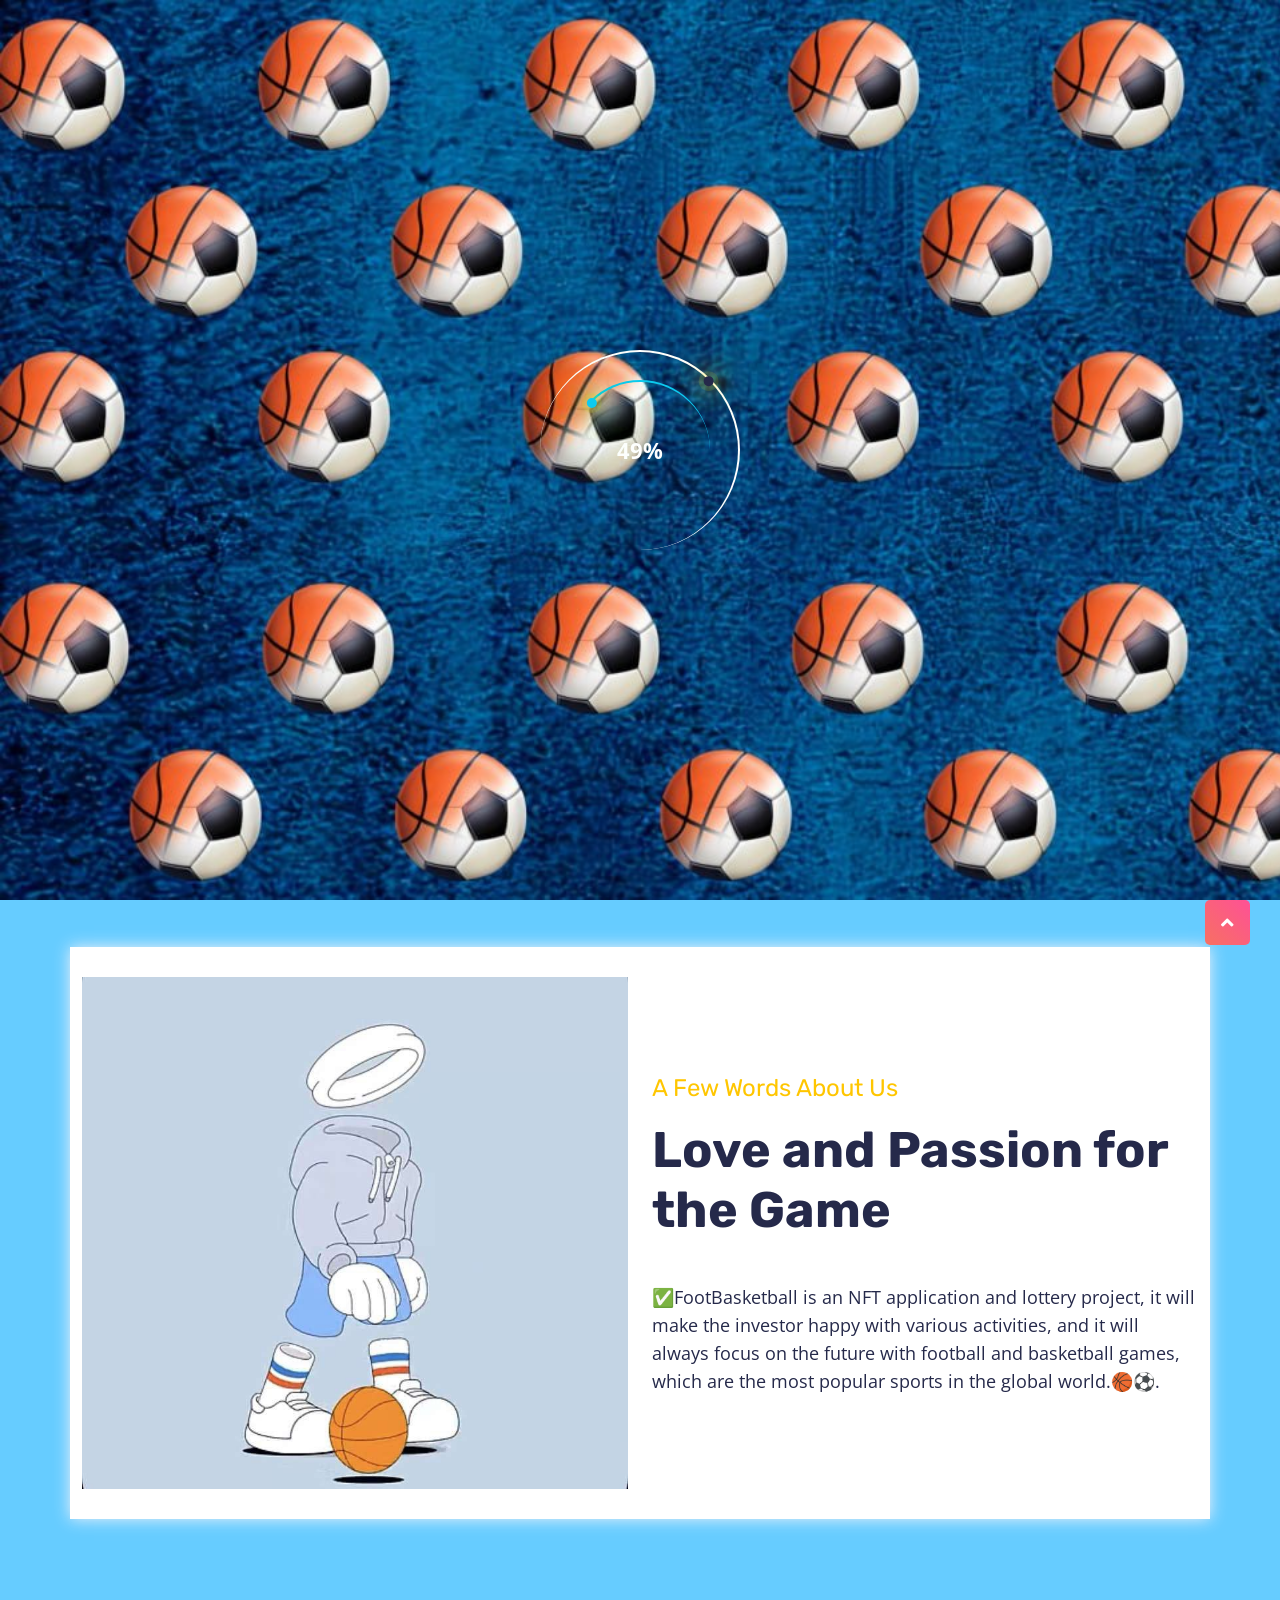
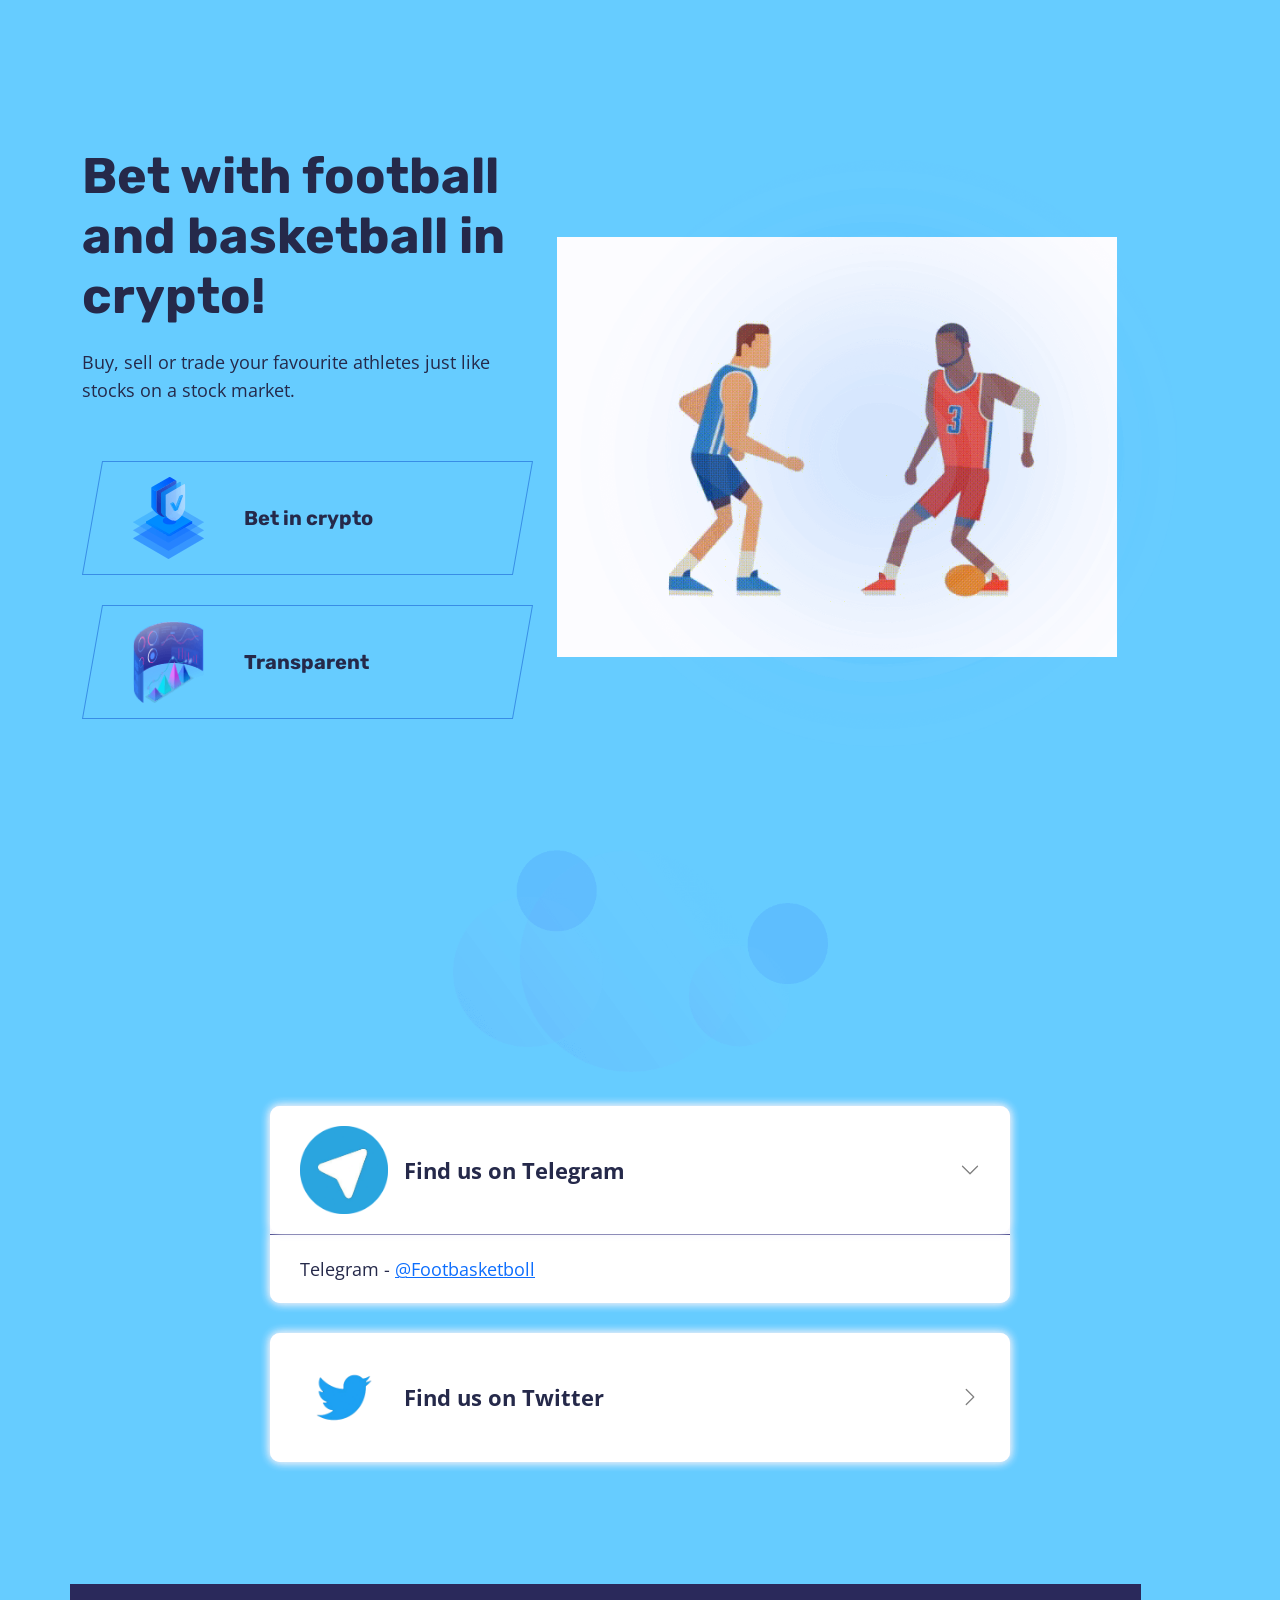
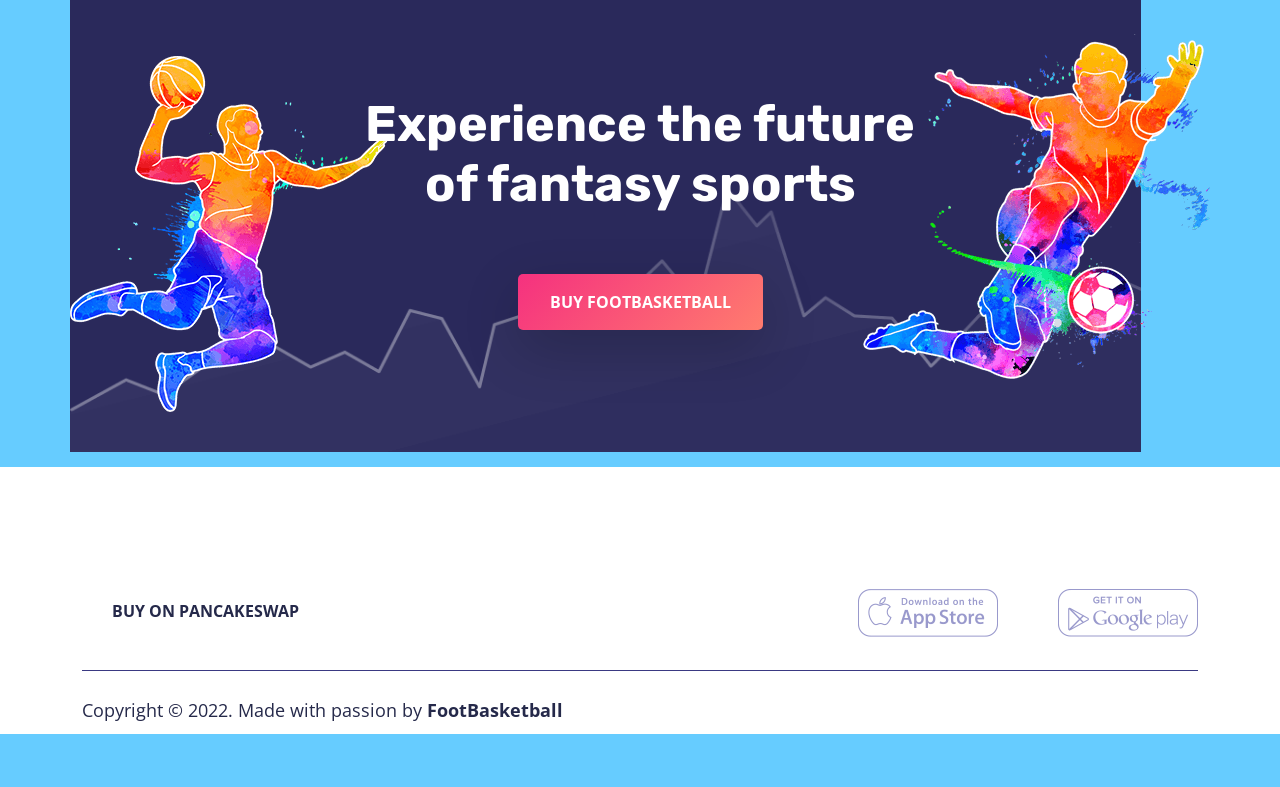
==== commit f7868b1e: "x" ====
--- a/index.html
+++ b/index.html
@@ -162,7 +162,7 @@
                 </div>
                 <div class="col-lg-7">
                     <div class="inner text-center">
-                        <img src="assets/images/home_banner/players.png" alt="Home Banner Illustration">
+                        <img src="assets/images/home_banner/players.gif" alt="Home Banner Illustration">
                     </div>
                 </div>
             </div>
@@ -287,7 +287,7 @@
                 </div>
                 <div class="col-lg-7 reveal">
                     <div class="inner">
-                        <img src="assets/images/play/illustration.png" alt="Play Illustration" id="inner-left-col-img">
+                        <img src="assets/images/play/illustration.gif" alt="Play Illustration" id="inner-left-col-img">
                     </div>
                 </div>
             </div>
--- a/assets/css/main.css
+++ b/assets/css/main.css
@@ -20354,7 +20354,7 @@
 
 @media only screen and (min-width: 1920px) {
   .home_banner_wrapper {
-    background-image: url("../images/home_banner/home_banner_lg_bg.png");
+    background-image: url("../images/home_banner/home_banner_lg_bg.gif");
     background-repeat: no-repeat;
     background-size: 100% 100%;
     background-position: center center;
@@ -20476,7 +20476,7 @@
   }
 
   .home_banner_wrapper {
-    background-image: url("../images/home_banner/home_banner_lg_bg.png");
+    background-image: url("../images/home_banner/home_banner_lg_bg.gif");
     background-repeat: no-repeat;
     background-size: auto;
     background-position: center top;
@@ -26019,13 +26019,14 @@
   left: 5%;
   bottom: -212%;
 }
-/* body {
+body {
   background-image: linear-gradient(​#66ccff, ​#66ccff);
+  background-color: #66ccff;
 }
 .dark {
   background-image: linear-gradient(​#66ccff, ​#66ccff);
   background-color: #66ccff;
-} */
+}
 a,
 h1,
 h2,
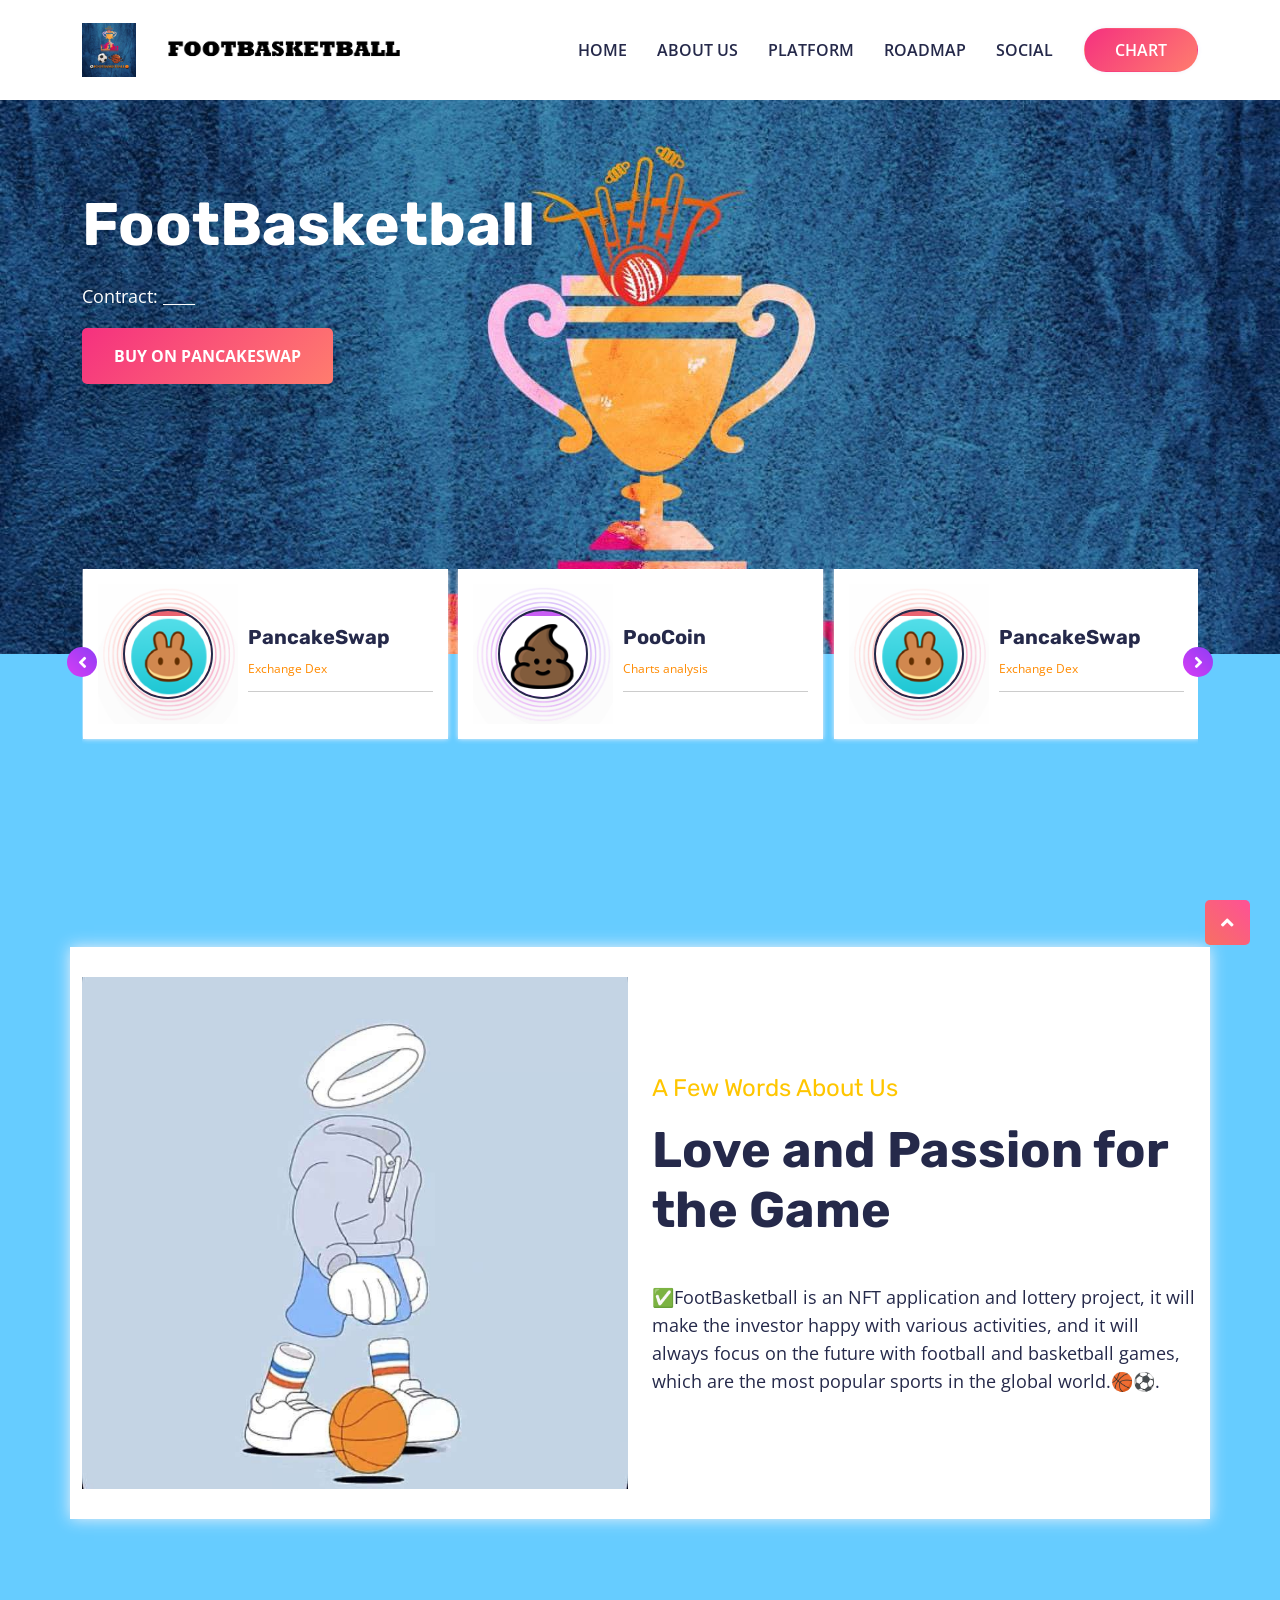
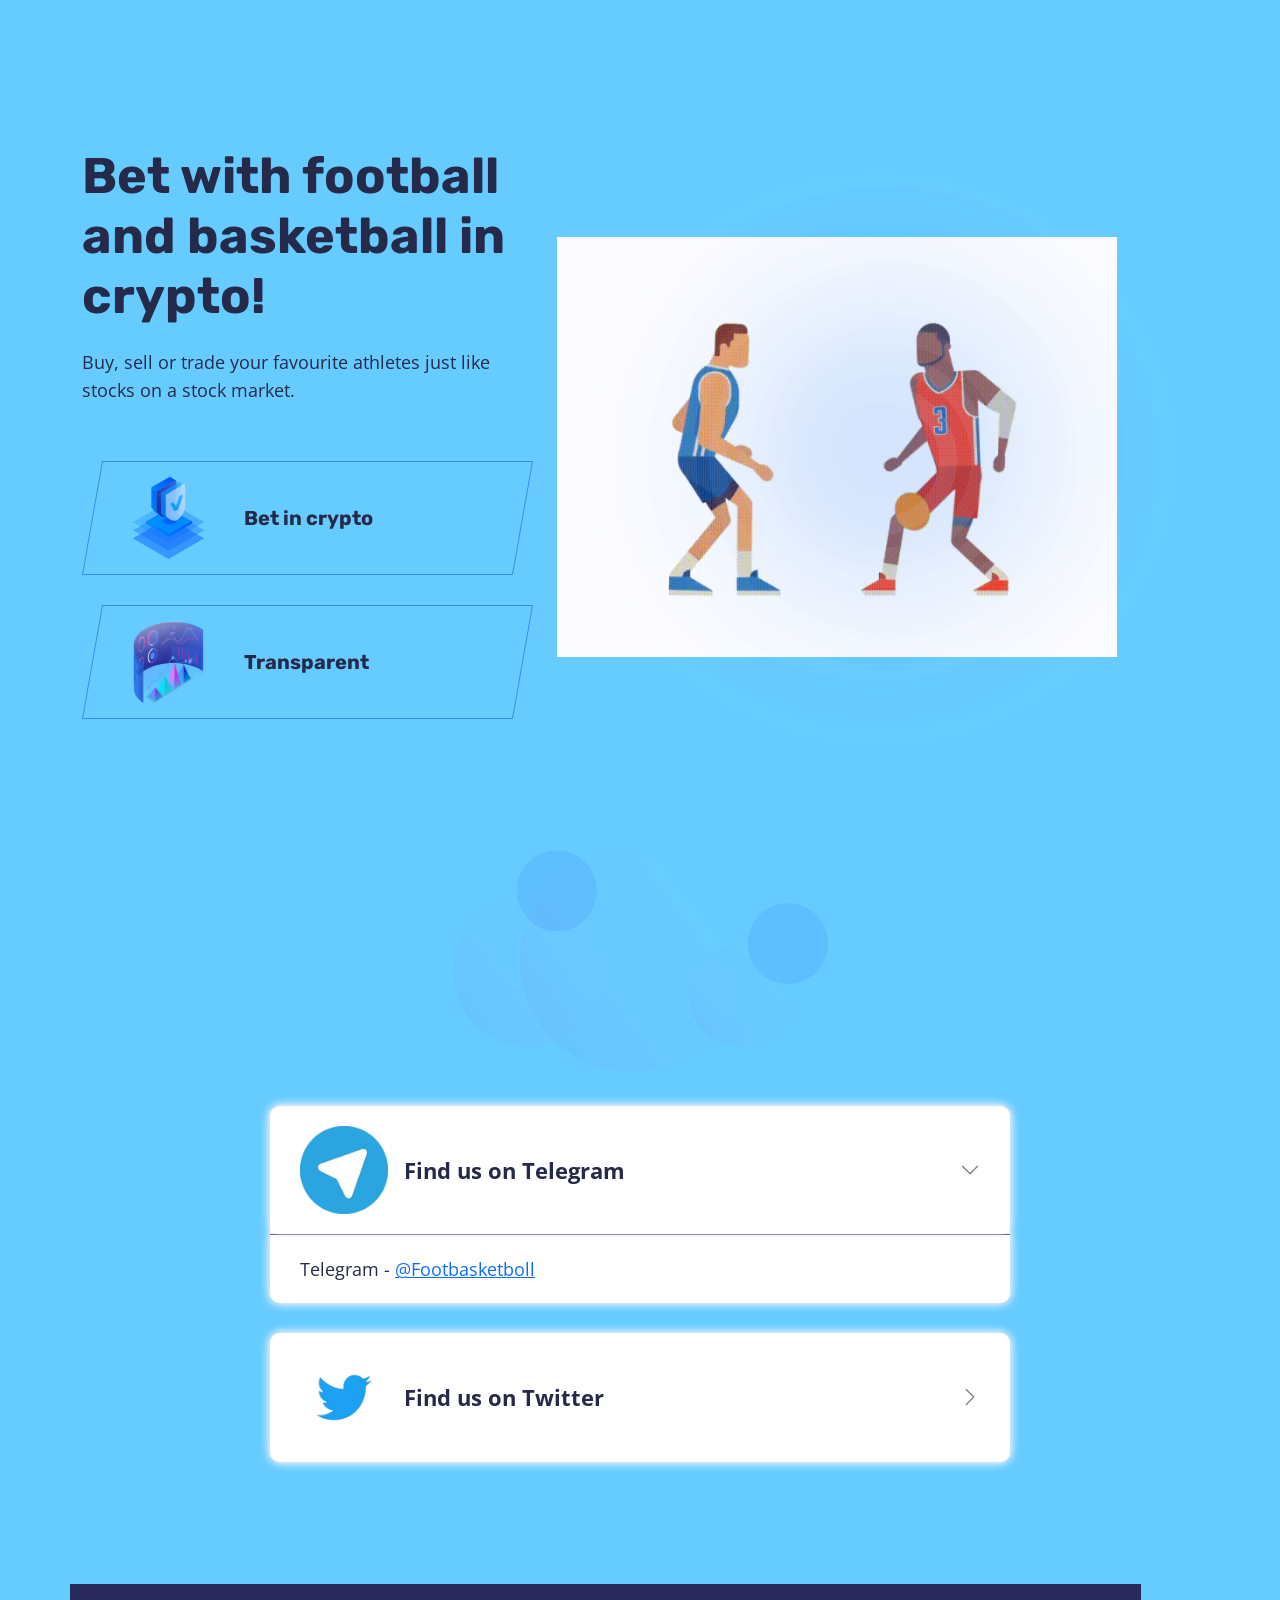
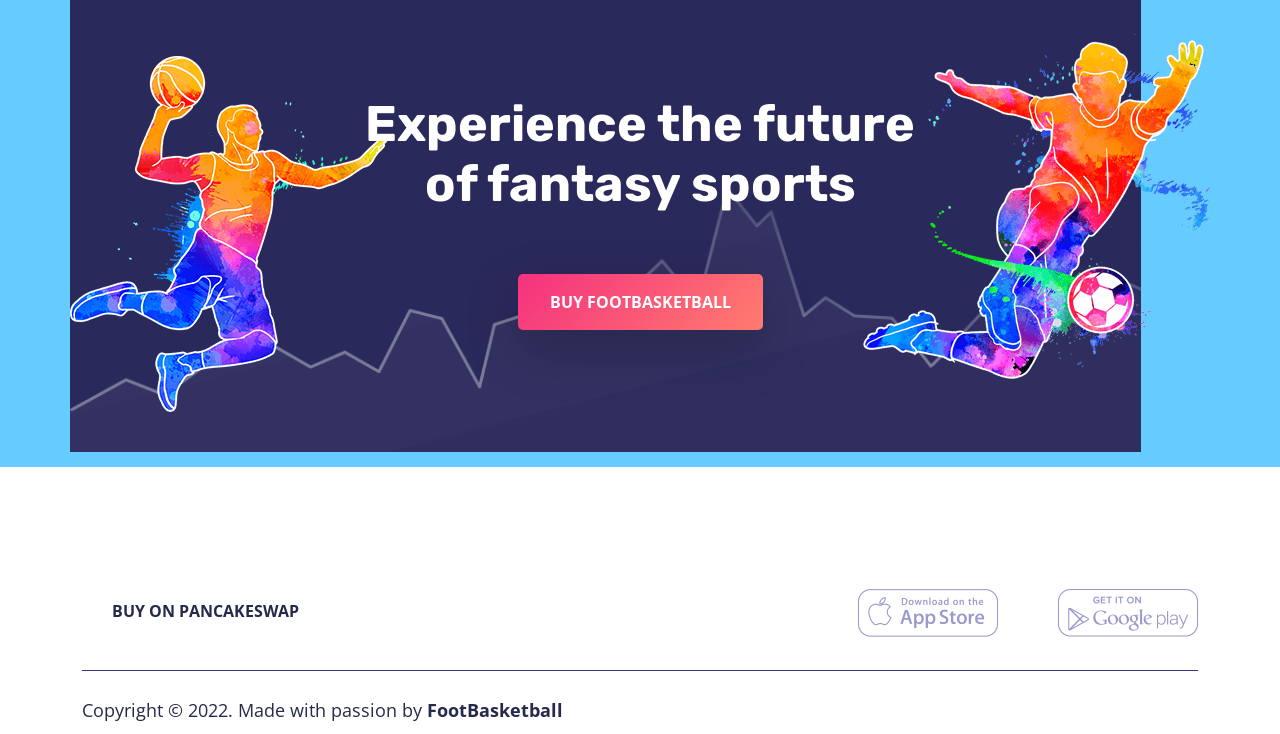
==== commit 8884c426: "x" ====
--- a/index.html
+++ b/index.html
@@ -78,6 +78,7 @@
         <nav class="navbar fixed-top navbar-expand-lg">
             <div class="container">
                 <a class="navbar-brand" href="#">
+                    <img src="assets/images/home_banner/players.png" alt="Spovest Logo" id="logo0">
                     <img src="assets/images/Logo-dark-n.png" alt="Spovest Logo" id="logo">
                 </a>
                 <div class="d-flex flex-row order-2 order-lg-3 user_info">
--- a/assets/css/main.css
+++ b/assets/css/main.css
@@ -26003,7 +26003,7 @@
   margin-right: -15vh;
 }
 .loader_wrapper {
-  /* display: none; */
+  display: none;
 }
 /*===================main scss sources end================*/
 #rightIMG,
@@ -26038,7 +26038,11 @@
   /* color: #fff; */
 }
 
-
+#logo0 {
+  height: 6vh;
+  width: 6vh;
+  margin-right: 3vh;
+}
 /* REVEAL */
 
 .reveal {
